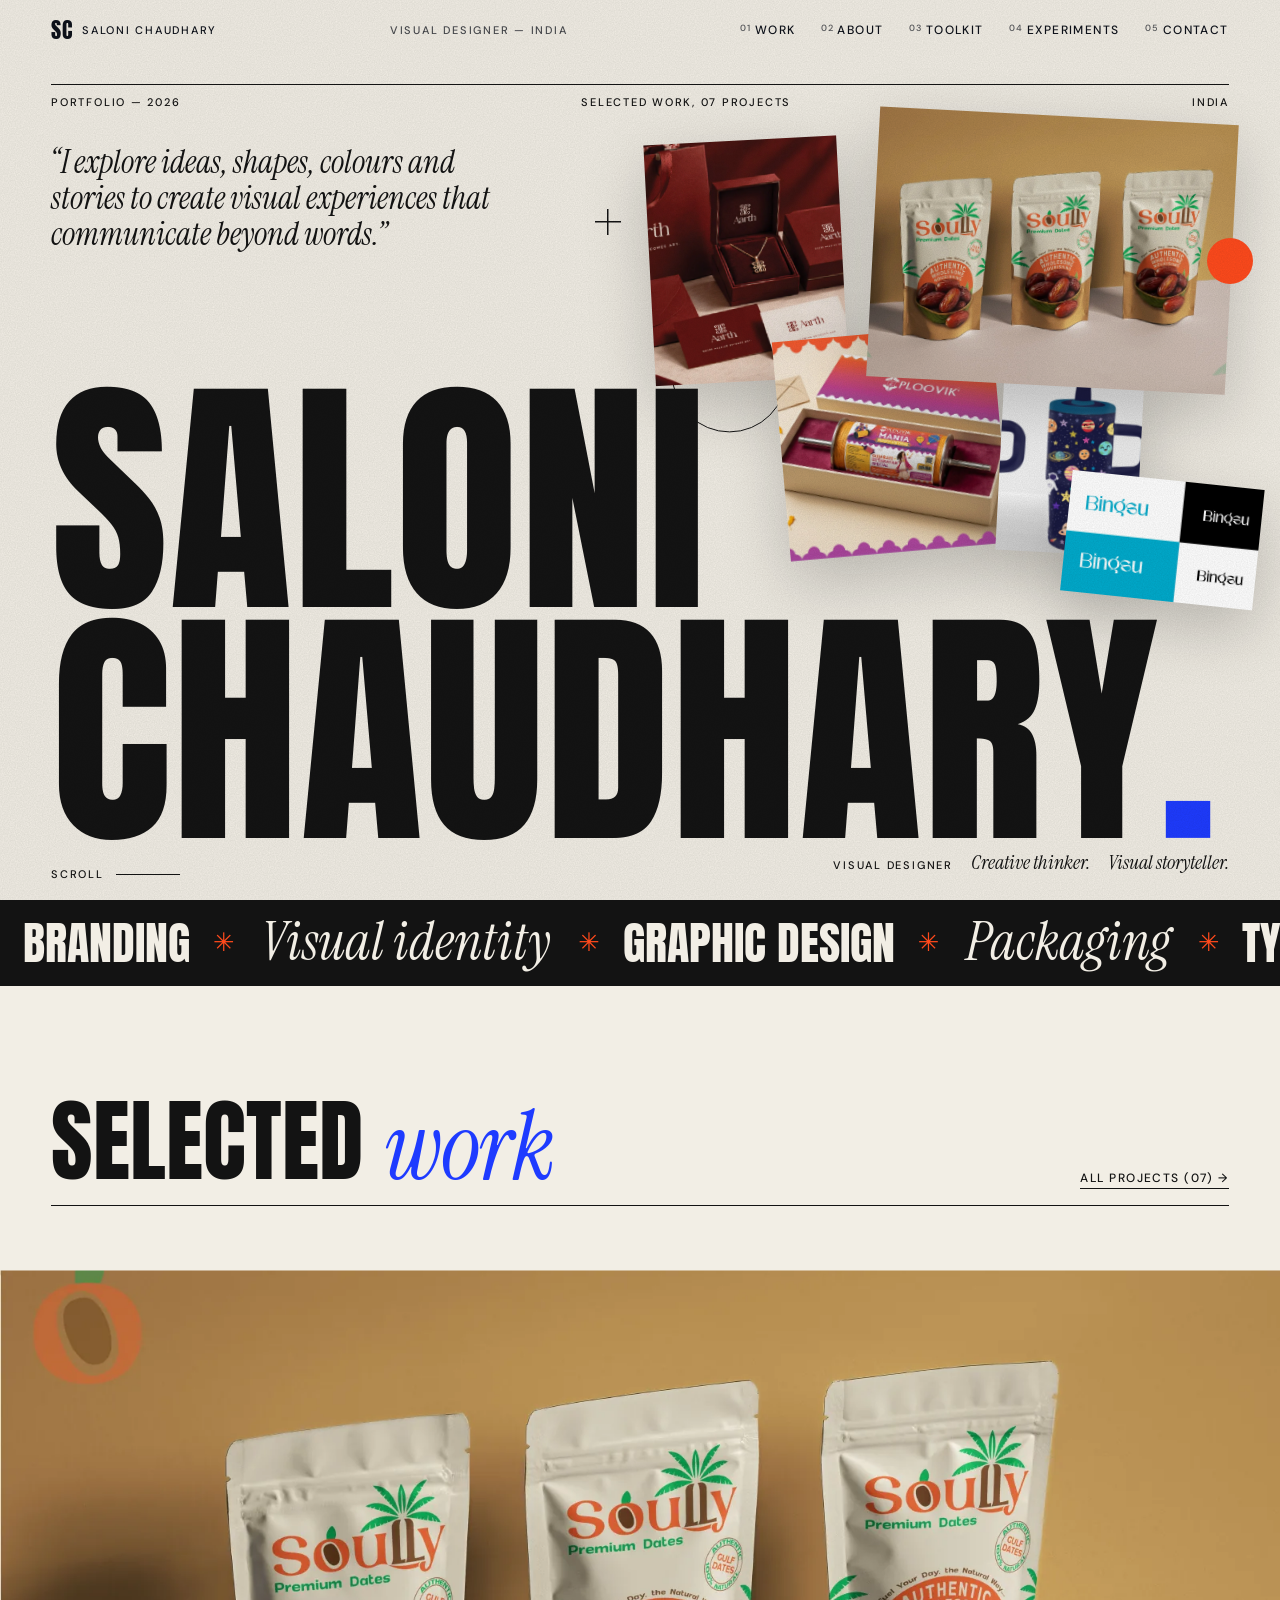
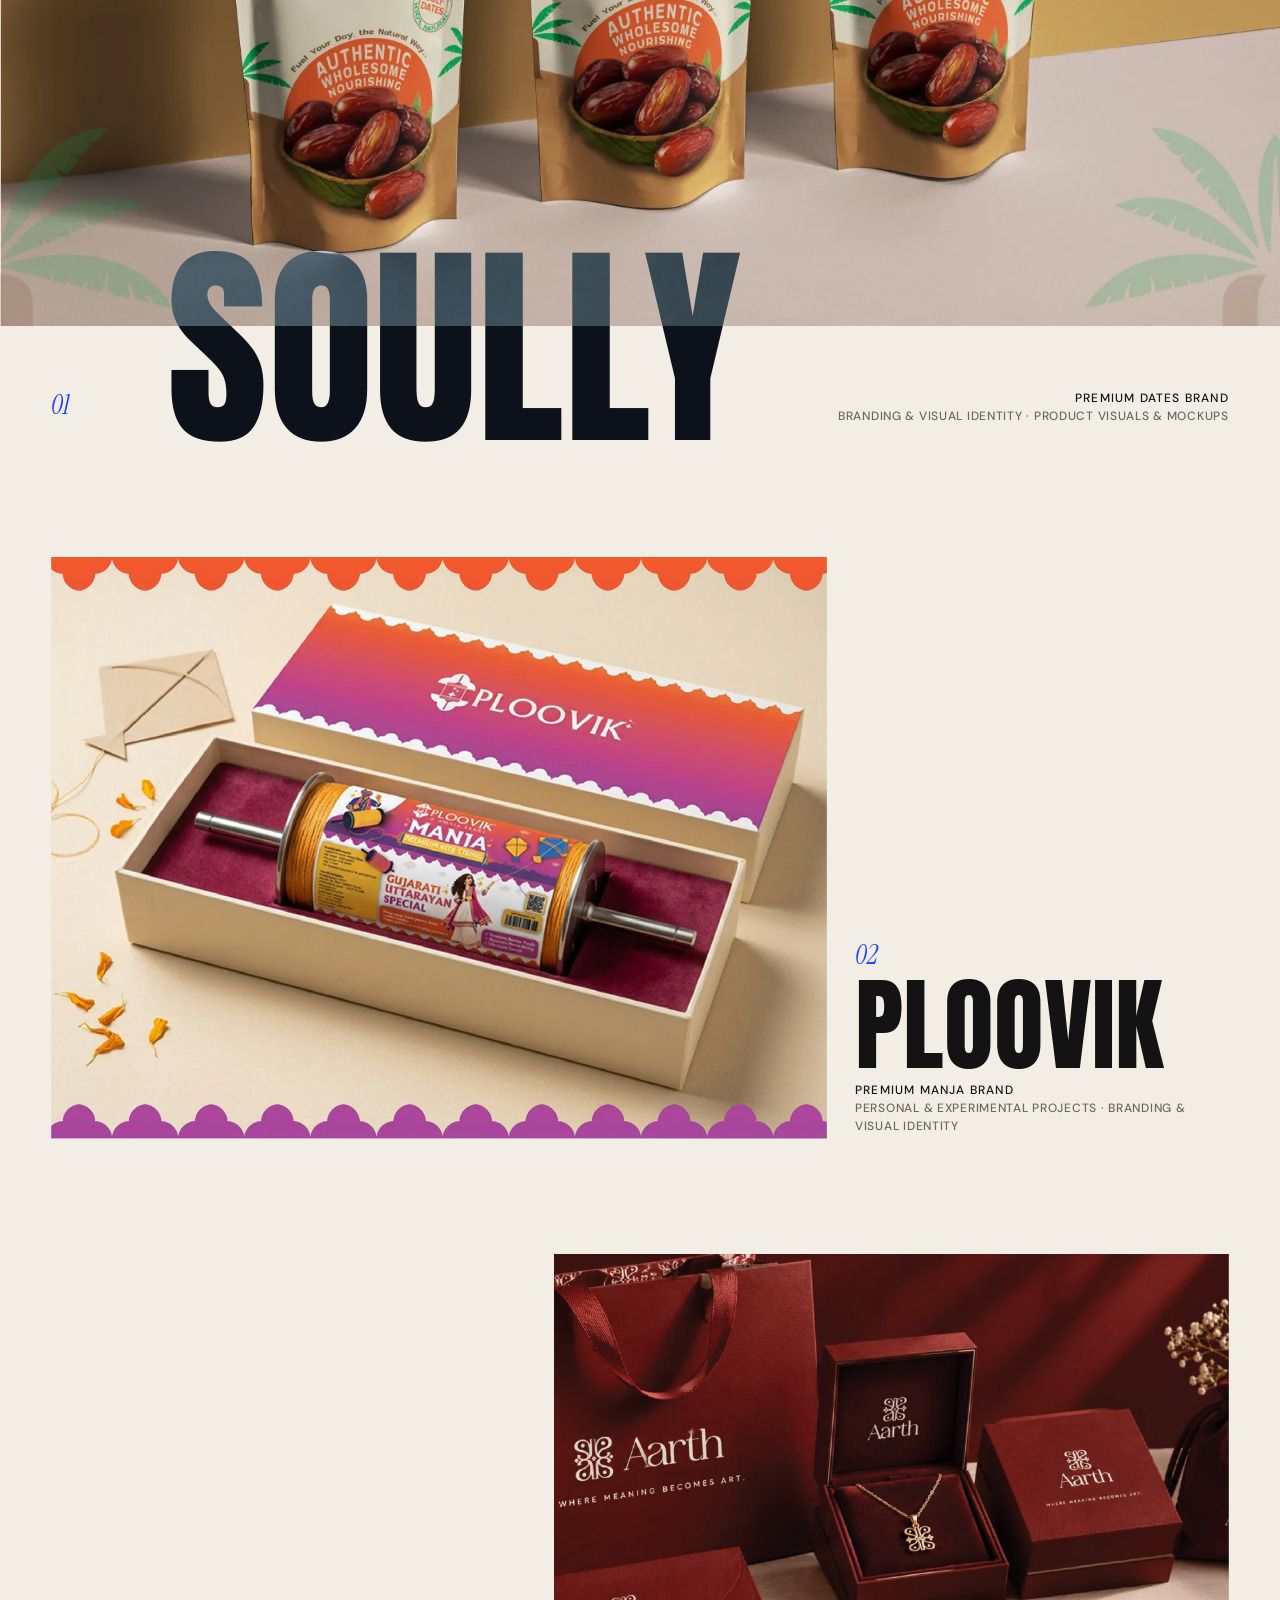
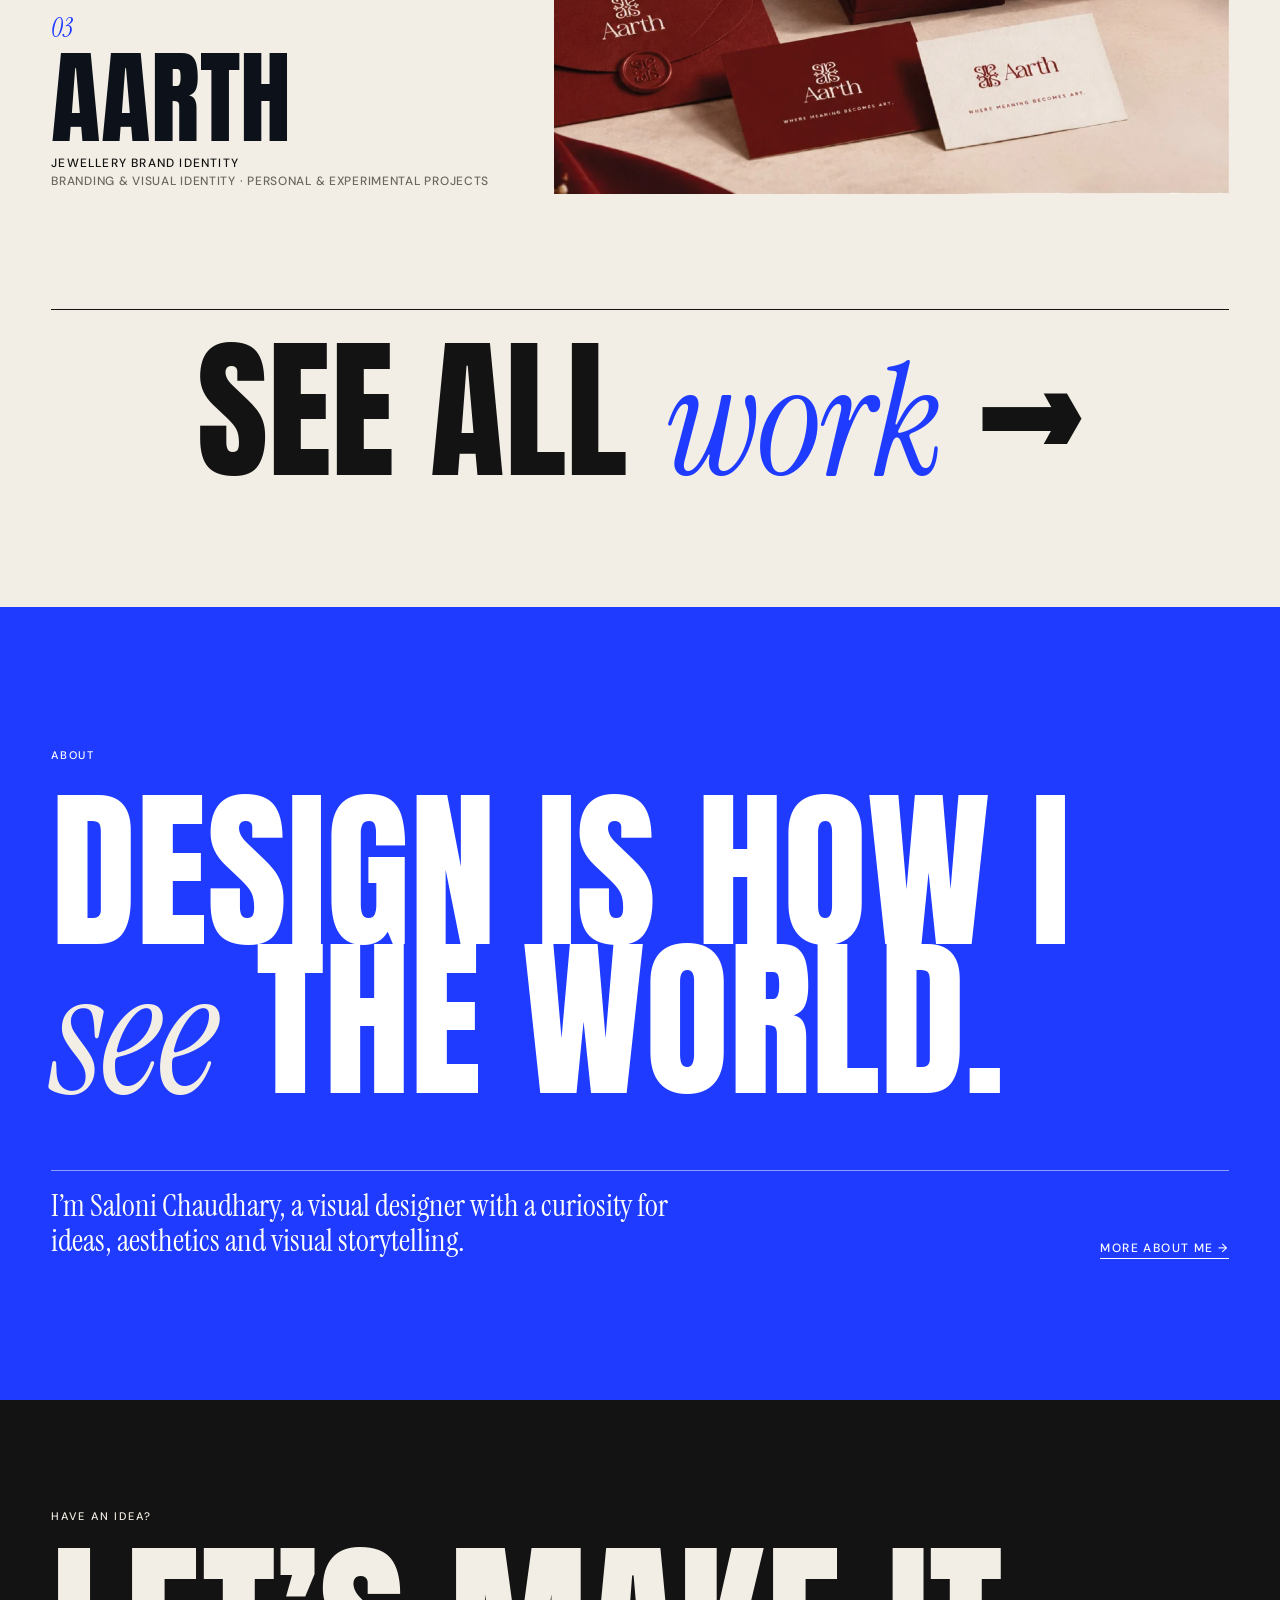
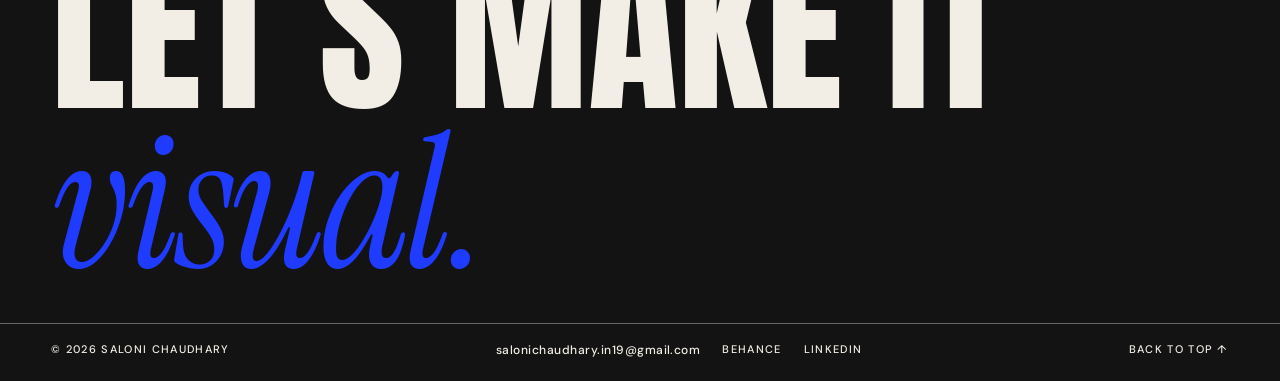
==== index.html @ 908a3602 "Publish Saloni Chaudhary portfolio site Co-Authored-By: Claude Fable 5.2 <noreply@anthropic.com>" ====
<!doctype html>
<html lang="en">
<head>
<meta charset="utf-8">
<meta name="viewport" content="width=device-width, initial-scale=1">
<title>Saloni Chaudhary — Visual Designer</title>
<meta name="description" content="Portfolio of Saloni Chaudhary, a visual designer in India working across branding, graphic design, packaging, typography and digital design.">
<meta property="og:title" content="Saloni Chaudhary — Visual Designer">
<meta property="og:description" content="Portfolio of Saloni Chaudhary, a visual designer in India working across branding, graphic design, packaging, typography and digital design.">
<meta property="og:type" content="website">
<meta property="og:image" content="https://nirav0044.github.io/saloni-portfolio/img/soully-pouches.webp">
<link rel="canonical" href="https://nirav0044.github.io/saloni-portfolio/">
<meta property="og:url" content="https://nirav0044.github.io/saloni-portfolio/">
<meta name="theme-color" content="#F2EEE5">
<link rel="icon" href="favicon.svg" type="image/svg+xml">
<link rel="preconnect" href="https://fonts.googleapis.com">
<link rel="preconnect" href="https://fonts.gstatic.com" crossorigin>
<link rel="stylesheet" href="https://fonts.googleapis.com/css2?family=Anton&family=DM+Sans:opsz,wght@9..40,400;9..40,500;9..40,700&family=Instrument+Serif:ital@0;1&display=swap" media="print" onload="this.media='all'">
<noscript><link rel="stylesheet" href="https://fonts.googleapis.com/css2?family=Anton&family=DM+Sans:opsz,wght@9..40,400;9..40,500;9..40,700&family=Instrument+Serif:ital@0;1&display=swap"></noscript>
<link rel="stylesheet" href="site.css">
<script>document.documentElement.className="js";setTimeout(function(){document.documentElement.classList.add("ready")},3500)</script>
<script type="application/ld+json">{"@context": "https://schema.org", "@type": "Person", "name": "Saloni Chaudhary", "jobTitle": "Visual Designer", "address": {"@type": "PostalAddress", "addressCountry": "IN"}, "sameAs": ["https://www.behance.net/salonichaudhary5", "https://www.linkedin.com/in/saloni-chaudhary-16333b251/"]}</script>
</head>
<body class="p-home">
<a class="skip" href="#main">Skip to content</a>
<header class="head">
  <a class="brand" href="index.html" aria-label="Saloni Chaudhary, home"><b>SC</b><span>Saloni Chaudhary</span></a>
  <span class="head-mid">Visual Designer — India</span>
  <nav class="nav" aria-label="Primary"><a href="work/index.html"><sup>01</sup>Work</a><a href="about/index.html"><sup>02</sup>About</a><a href="toolkit/index.html"><sup>03</sup>Toolkit</a><a href="experiments/index.html"><sup>04</sup>Experiments</a><a href="contact/index.html"><sup>05</sup>Contact</a></nav>
  <button class="menu-btn" type="button" aria-expanded="false" aria-controls="menu"><span>Menu</span><i></i></button>
</header>
<div class="menu" id="menu" hidden>
  <nav aria-label="Menu"><a href="work/index.html"><sup>01</sup>Work</a><a href="about/index.html"><sup>02</sup>About</a><a href="toolkit/index.html"><sup>03</sup>Toolkit</a><a href="experiments/index.html"><sup>04</sup>Experiments</a><a href="contact/index.html"><sup>05</sup>Contact</a></nav>
  <p class="menu-foot">salonichaudhary.in19@gmail.com<br><a href="https://www.behance.net/salonichaudhary5" target="_blank" rel="noopener">Behance</a><a href="https://www.linkedin.com/in/saloni-chaudhary-16333b251/" target="_blank" rel="noopener">LinkedIn</a></p>
</div>
<main id="main">

<section class="hero">
  <div class="hero-meta" data-reveal><span>Portfolio — 2026</span><span>Selected work, 07 projects</span><span>India</span></div>
  <p class="hero-quote" data-reveal>“I explore ideas, shapes, colours and stories to create visual experiences that communicate beyond words.”</p>
  <div class="collage" aria-label="Selected projects"><a class="cg c1" href="work/soully/index.html" data-speed="0.10" data-cursor="View" aria-label="Soully project"><img src="img/soully-pouches.webp" width="1600" height="900" alt="Three Soully stand-up pouches of premium dates" fetchpriority="high" decoding="async"></a><a class="cg c2" href="work/ploovik/index.html" data-speed="-0.06" data-cursor="View" aria-label="Ploovik project"><img src="img/ploovik-box.webp" width="1800" height="990" alt="Ploovik manja spool in a gift box" loading="lazy" decoding="async"></a><a class="cg c3" href="work/aarth/index.html" data-speed="0.16" data-cursor="View" aria-label="Aarth project"><img src="img/aarth-packaging.webp" width="1440" height="810" alt="Aarth packaging: bag, boxes, pouch and cards in maroon" loading="lazy" decoding="async"></a><a class="cg c4" href="work/bingsu/index.html" data-speed="-0.12" data-cursor="View" aria-label="Bingsu project"><img src="img/bingsu-logos.webp" width="1600" height="900" alt="Bingsu logo on white, black and blue" loading="lazy" decoding="async"></a><a class="cg c5" href="work/universe/index.html" data-speed="0.07" data-cursor="View" aria-label="Universe project"><img src="img/universe-tumblers.webp" width="1600" height="900" alt="Two Universe kids&#x27; tumblers with the space pattern" loading="lazy" decoding="async"></a>
    <span class="shape s-ring" data-speed="0.2"></span><span class="shape s-dot" data-speed="-0.25"></span><span class="shape s-plus" data-speed="0.12"></span>
  </div>
  <div class="hero-name">
    <h1 class="hero-title" data-fit="1"><span class="ln"><span>Saloni</span></span><span class="ln"><span>Chaudhary<i>.</i></span></span></h1>
    <p class="hero-roles"><b>Visual Designer</b><span>Creative thinker.</span><span>Visual storyteller.</span></p>
  </div>
  <a class="scroll-ind" href="#work"><span>Scroll</span><i></i></a>
</section>
<div class="marquee" aria-hidden="true"><div><span>Branding</span><i>✳</i><span>Visual identity</span><i>✳</i><span>Graphic design</span><i>✳</i><span>Packaging</span><i>✳</i><span>Typography</span><i>✳</i><span>Digital design</span><i>✳</i><span>Print</span><i>✳</i><span>Product visuals</span><i>✳</i><span>Photography</span><i>✳</i><span>Branding</span><i>✳</i><span>Visual identity</span><i>✳</i><span>Graphic design</span><i>✳</i><span>Packaging</span><i>✳</i><span>Typography</span><i>✳</i><span>Digital design</span><i>✳</i><span>Print</span><i>✳</i><span>Product visuals</span><i>✳</i><span>Photography</span><i>✳</i></div></div>
<section class="sec" id="work">
  <header class="sec-head" data-reveal><h2>Selected <em>work</em></h2><a class="more" href="work/index.html">All projects (07) →</a></header>
  <div class="pj-list"><a class="pj pj-full" href="work/soully/index.html" data-cats="branding product" data-reveal data-cursor="View"><span class="pj-img"><span class="pj-clip"><img src="img/soully-pouches.webp" width="1600" height="900" alt="Three Soully stand-up pouches of premium dates" loading="lazy" decoding="async"></span></span><span class="pj-txt"><span class="pj-n">01</span><span class="pj-t">Soully</span><span class="pj-k">Premium dates brand<br><i>Branding &amp; Visual Identity · Product Visuals &amp; Mockups</i></span></span></a><a class="pj pj-split-right" href="work/ploovik/index.html" data-cats="personal branding" data-reveal data-cursor="View"><span class="pj-img"><span class="pj-clip"><img src="img/ploovik-box.webp" width="1800" height="990" alt="Ploovik manja spool in a gift box" loading="lazy" decoding="async"></span></span><span class="pj-txt"><span class="pj-n">02</span><span class="pj-t">Ploovik</span><span class="pj-k">Premium manja brand<br><i>Personal &amp; Experimental Projects · Branding &amp; Visual Identity</i></span></span></a><a class="pj pj-split-left" href="work/aarth/index.html" data-cats="branding personal" data-reveal data-cursor="View"><span class="pj-img"><span class="pj-clip"><img src="img/aarth-packaging.webp" width="1440" height="810" alt="Aarth packaging: bag, boxes, pouch and cards in maroon" loading="lazy" decoding="async"></span></span><span class="pj-txt"><span class="pj-n">03</span><span class="pj-t">Aarth</span><span class="pj-k">Jewellery brand identity<br><i>Branding &amp; Visual Identity · Personal &amp; Experimental Projects</i></span></span></a></div>
  <a class="bigl" href="work/index.html" data-reveal data-cursor="Open"><span>See all</span> <em>work</em> <span>→</span></a>
</section>
<section class="state">
  <p class="k" data-reveal>About</p>
  <h2 data-reveal>Design is how I <em>see</em> the world.</h2>
  <div class="state-row" data-reveal>
    <p>I’m Saloni Chaudhary, a visual designer with a curiosity for ideas, aesthetics and visual storytelling.</p>
    <a class="more" href="about/index.html">More about me →</a>
  </div>
</section>

</main>
<footer class="foot">
  <a class="foot-cta" href="contact/index.html" data-cursor="Say hello"><span class="k">Have an idea?</span><span class="big">Let’s make it <em>visual.</em></span></a>
  <div class="foot-row">
    <span>© 2026 Saloni Chaudhary</span>
    <span class="foot-links"><a href="mailto:salonichaudhary.in19@gmail.com">salonichaudhary.in19@gmail.com</a><a href="https://www.behance.net/salonichaudhary5" target="_blank" rel="noopener">Behance</a><a href="https://www.linkedin.com/in/saloni-chaudhary-16333b251/" target="_blank" rel="noopener">LinkedIn</a></span>
    <a class="foot-top" href="#main">Back to top ↑</a>
  </div>
</footer>
<button class="totop" type="button" aria-label="Back to top"><svg viewBox="0 0 48 48" aria-hidden="true"><circle cx="24" cy="24" r="22"/><circle class="p" cx="24" cy="24" r="22" pathLength="100"/><path d="M24 31V17m-6 6 6-6 6 6"/></svg></button>
<div class="cursor" aria-hidden="true"><span></span></div>
<div class="pt" aria-hidden="true"></div>
<script src="site.js" defer></script>
</body>
</html>
---- site.css ----
/* Saloni Chaudhary — portfolio. Cream, ink, electric blue; one orange spark. */
:root{
  --cream:#F2EEE5; --ink:#131313; --blue:#1E3BFF; --orange:#FF4A1C; --grey:#6B6860; --line:rgba(19,19,19,.18);
  --m:clamp(18px,4vw,60px); --gap:clamp(14px,2.2vw,34px);
  --display:"Anton",Impact,Haettenschweiler,"Arial Narrow Bold",sans-serif;
  --serif:"Instrument Serif","Times New Roman",Times,serif;
  --sans:"DM Sans",system-ui,-apple-system,"Segoe UI",Arial,sans-serif;
  --ease:cubic-bezier(.2,.7,.1,1);
}
*,*::before,*::after{box-sizing:border-box}
html{scroll-behavior:smooth;-webkit-text-size-adjust:100%}
body{margin:0;background:var(--cream);color:var(--ink);font:400 16px/1.55 var(--sans);-webkit-font-smoothing:antialiased;overflow-x:hidden}
body::before{content:"";position:fixed;inset:0;z-index:90;pointer-events:none;opacity:.16;mix-blend-mode:multiply;
  background-image:url("data:image/svg+xml;utf8,<svg xmlns='http://www.w3.org/2000/svg' width='220' height='220'><filter id='n'><feTurbulence type='fractalNoise' baseFrequency='.85' numOctaves='2' stitchTiles='stitch'/><feColorMatrix values='0 0 0 0 0 0 0 0 0 0 0 0 0 0 0 0 0 0 .6 0'/></filter><rect width='100%' height='100%' filter='url(%23n)'/></svg>")}
img{display:block;max-width:100%;height:auto}
a{color:inherit;text-decoration:none}
figure,h1,h2,h3,p,ul,ol,dl,dd,blockquote{margin:0}
ul,ol{padding:0;list-style:none}
button,input,textarea{font:inherit;color:inherit}
em{font-family:var(--serif);font-style:italic;font-weight:400;text-transform:none;letter-spacing:-.015em}
sup{font:500 11px/1 var(--sans);letter-spacing:.08em;vertical-align:top}
:focus-visible{outline:2px solid var(--blue);outline-offset:4px}
::selection{background:var(--blue);color:#fff}
.k{font:500 11px/1.3 var(--sans);letter-spacing:.16em;text-transform:uppercase}
.k a{border-bottom:1px solid currentColor}
.skip{position:absolute;left:-999px;top:8px;z-index:200;background:var(--ink);color:var(--cream);padding:10px 14px}
.skip:focus{left:8px}
.more{font:500 12px/1 var(--sans);letter-spacing:.12em;text-transform:uppercase;white-space:nowrap;background:linear-gradient(currentColor,currentColor) 0 100%/100% 1px no-repeat;padding-bottom:5px;transition:background-size .5s var(--ease)}
a.more:hover{background-size:0 1px;background-position:100% 100%}

/* ---------- motion primitives ---------- */
.ln{display:block;overflow:hidden;padding:.07em .03em .13em;margin:-.07em -.03em -.13em}
.ln>span{display:block}
.js .ln>span{transform:translateY(112%);transition:transform 1.1s var(--ease)}
.js.ready .ln>span{transform:none}
.js.ready .ln:nth-child(2)>span{transition-delay:.09s}
.js.ready .ln:nth-child(3)>span{transition-delay:.18s}
.js [data-reveal]{opacity:0;transform:translateY(26px);transition:opacity .9s var(--ease),transform .9s var(--ease)}
.js [data-reveal].in{opacity:1;transform:none}
.clip,.pj-clip{display:block;overflow:hidden}
.js [data-reveal] .clip,.js [data-reveal] .pj-clip,.js [data-reveal].clip{clip-path:inset(0 0 100% 0);transition:clip-path 1.2s var(--ease)}
.js [data-reveal].in .clip,.js [data-reveal].in .pj-clip,.js [data-reveal].in.clip{clip-path:inset(0)}
.js [data-reveal] .clip img,.js [data-reveal] .pj-clip img{transform:scale(1.14);transition:transform 1.6s var(--ease)}
.js [data-reveal].in .clip img,.js [data-reveal].in .pj-clip img{transform:none}
.pt{position:fixed;inset:0;z-index:120;background:var(--ink);pointer-events:none;transform:translateY(-101%)}
.js .pt{transform:none;transition:transform .75s var(--ease)}
.js.ready .pt{transform:translateY(-101%)}
.js.leaving .pt{transform:none}

/* ---------- header ---------- */
.head{position:fixed;inset:0 0 auto 0;z-index:80;display:flex;align-items:center;justify-content:space-between;gap:20px;padding:18px var(--m);color:#fff;mix-blend-mode:difference}
.brand{display:flex;align-items:center;gap:10px;font:500 11px/1 var(--sans);letter-spacing:.16em;text-transform:uppercase}
.brand b{font:400 22px/1 var(--display);letter-spacing:.02em}
.head-mid{font:500 11px/1 var(--sans);letter-spacing:.16em;text-transform:uppercase;opacity:.75}
.nav{display:flex;gap:clamp(14px,2vw,30px)}
.nav a{font:500 12px/1 var(--sans);letter-spacing:.12em;text-transform:uppercase;padding:6px 0;background:linear-gradient(currentColor,currentColor) 0 100%/0 1px no-repeat;transition:background-size .45s var(--ease)}
.nav a:hover,.nav a[aria-current]{background-size:100% 1px}
.nav sup{font-size:9px;margin-right:4px;opacity:.7}
.menu-btn{display:none;align-items:center;gap:10px;background:none;border:0;padding:8px 0;cursor:pointer;font:500 12px/1 var(--sans);letter-spacing:.14em;text-transform:uppercase}
.menu-btn i{width:22px;height:9px;border-top:1.5px solid;border-bottom:1.5px solid;transition:height .3s var(--ease)}
.menu-btn[aria-expanded=true] i{height:1.5px;border-bottom:0}
.menu{position:fixed;inset:0;z-index:70;background:var(--ink);color:var(--cream);padding:104px var(--m) 32px;display:flex;flex-direction:column;justify-content:space-between;clip-path:inset(0 0 100% 0);transition:clip-path .6s var(--ease)}
.menu[hidden]{display:none}
.menu.open{clip-path:inset(0)}
.menu nav{display:flex;flex-direction:column}
.menu nav a{font:400 clamp(46px,15vw,104px)/1 var(--display);text-transform:uppercase;border-bottom:1px solid rgba(242,238,229,.18);padding:.08em 0;display:flex;gap:14px;align-items:flex-start}
.menu nav a[aria-current]{color:var(--blue)}
.menu-foot{font-size:14px;line-height:1.9;color:#B9B5AB}
.menu-foot a{margin-right:16px;border-bottom:1px solid}

/* ---------- home hero ---------- */
.hero{position:relative;min-height:100svh;padding:84px var(--m) 62px;display:flex;flex-direction:column}
.hero-meta{display:flex;justify-content:space-between;gap:16px;border-top:1px solid var(--ink);padding-top:10px;font:500 11px/1.3 var(--sans);letter-spacing:.16em;text-transform:uppercase}
.hero-quote{position:relative;z-index:5;font:italic 400 clamp(23px,2.5vw,40px)/1.12 var(--serif);max-width:14.5em;margin:clamp(22px,4vh,56px) 0 auto}
.collage{position:absolute;top:9%;right:0;width:52%;height:56%}
.cg{position:absolute;display:block;overflow:hidden;box-shadow:0 22px 60px rgba(0,0,0,.2);will-change:transform}
.cg img{width:100%;height:100%;object-fit:cover;transition:transform 1.2s var(--ease)}
.cg:hover img{transform:scale(1.06)}
.c1{width:54%;aspect-ratio:4/3;top:3%;right:7%;rotate:3deg;z-index:4}
.c2{width:33%;aspect-ratio:1;top:50%;right:42%;rotate:-5deg;z-index:2}
.c3{width:29%;aspect-ratio:4/5;top:6%;right:66%;rotate:-3deg;z-index:1}
.c4{width:29%;aspect-ratio:16/10;top:77%;right:3%;rotate:6deg;z-index:5}
.c5{width:21%;aspect-ratio:3/4;top:57%;right:21%;rotate:3deg;z-index:3}
.shape{position:absolute;pointer-events:none}
.s-ring{width:clamp(70px,9vw,150px);aspect-ratio:1;border:1.5px solid var(--ink);border-radius:50%;top:44%;right:74%}
.s-dot{width:clamp(30px,3.6vw,60px);aspect-ratio:1;background:var(--orange);border-radius:50%;top:40%;right:4%;z-index:6}
.s-plus{width:26px;height:26px;top:20%;right:99%;background:linear-gradient(var(--ink),var(--ink)) 50% 0/1.5px 100% no-repeat,linear-gradient(var(--ink),var(--ink)) 0 50%/100% 1.5px no-repeat}
.hero-name{position:relative;z-index:3}
.hero-title{font:400 19vw/.84 var(--display);text-transform:uppercase;letter-spacing:.004em;white-space:nowrap}
.hero-title i{font-style:normal;color:var(--blue)}
.hero-roles{position:absolute;right:0;top:calc(100% + 14px);display:flex;align-items:baseline;gap:18px;font:italic 400 clamp(18px,1.6vw,24px)/1 var(--serif);white-space:nowrap}
.hero-roles b{font:500 11px/1 var(--sans);letter-spacing:.16em;text-transform:uppercase}
.scroll-ind{position:absolute;left:var(--m);bottom:20px;display:flex;align-items:center;gap:12px;font:500 11px/1 var(--sans);letter-spacing:.16em;text-transform:uppercase}
.scroll-ind i{width:64px;height:1px;background:var(--line);position:relative;overflow:hidden}
.scroll-ind i::after{content:"";position:absolute;inset:0;background:var(--ink);animation:slide 2.2s var(--ease) infinite}
@keyframes slide{0%{transform:translateX(-100%)}60%,100%{transform:translateX(100%)}}

.marquee{background:var(--ink);color:var(--cream);overflow:hidden;white-space:nowrap;padding:16px 0}
.marquee>div{display:inline-flex;align-items:center;animation:mq 38s linear infinite}
.marquee span{font:400 clamp(26px,3.6vw,54px)/1 var(--display);text-transform:uppercase;padding:0 .5em}
.marquee span:nth-child(4n+3){font-family:var(--serif);font-style:italic;text-transform:none;font-size:clamp(30px,4.2vw,62px)}
.marquee i{font-style:normal;color:var(--orange);font-size:clamp(16px,2vw,28px)}
@keyframes mq{to{transform:translateX(-50%)}}

/* ---------- sections ---------- */
.sec{padding:clamp(64px,9vw,140px) var(--m)}
.sec-head{display:flex;align-items:flex-end;justify-content:space-between;gap:20px;border-bottom:1px solid var(--ink);padding-bottom:16px;margin-bottom:clamp(30px,5vw,76px)}
.sec-head h2{font:400 clamp(40px,7vw,116px)/.9 var(--display);text-transform:uppercase}
.sec-head h2 em{color:var(--blue);font-size:1.06em}
.dark{background:var(--ink);color:var(--cream)}
.dark .sec-head{border-color:rgba(242,238,229,.3)}
.ph{padding:clamp(120px,15vw,210px) var(--m) clamp(20px,3vw,44px)}
.ph-t{font:400 17vw/.86 var(--display);text-transform:uppercase;margin-top:.14em;white-space:nowrap}
.ph-t em{color:var(--blue);font-size:1.05em;line-height:.8}

/* ---------- project tiles ---------- */
.pj-list{display:flex;flex-direction:column;gap:clamp(56px,9vw,150px)}
.pj{display:grid;grid-template-columns:repeat(12,1fr);column-gap:var(--gap);align-items:end;position:relative}
.pj.is-hidden{display:none}
.pj-img{display:block}
.pj-img img{width:100%;height:100%;object-fit:cover}
.pj-clip{height:100%}
.pj-img,.pj-clip img{transition:transform 1.2s var(--ease)}
.pj:hover .pj-clip img{transform:scale(1.045)}
.pj-txt{display:flex;flex-direction:column;gap:12px}
.pj-n{font:italic 400 clamp(20px,2vw,30px)/1 var(--serif);color:var(--blue)}
.pj-t{font:400 clamp(52px,8vw,132px)/.86 var(--display);text-transform:uppercase}
.pj-k{font:500 12px/1.5 var(--sans);letter-spacing:.1em;text-transform:uppercase}
.pj-k i{font-style:normal;color:var(--grey);letter-spacing:.06em}
.pj-full .pj-img{grid-column:1/-1;aspect-ratio:16/8.2;margin:0 calc(var(--m)*-1)}
.pj-full .pj-txt{grid-column:1/-1;flex-direction:row;align-items:flex-end;justify-content:space-between;gap:var(--gap);margin-top:-.33em;font-size:clamp(80px,17vw,300px)}
.pj-full .pj-t{font-size:1em;color:#fff;mix-blend-mode:difference;position:relative;z-index:2}
.pj-full .pj-n{order:-1;align-self:flex-end;padding-bottom:.9em;font-size:clamp(20px,2vw,30px)}
.pj-full .pj-k{text-align:right;padding-bottom:1.4em;font-size:12px}
.pj-split-right .pj-img{grid-column:1/9;aspect-ratio:4/3}
.pj-split-right .pj-txt{grid-column:9/-1;padding-bottom:4px}
.pj-split-left .pj-img{grid-column:6/-1;grid-row:1;aspect-ratio:5/4}
.pj-split-left .pj-txt{grid-column:1/6;grid-row:1;padding-bottom:4px}
.pj-split-left .pj-t,.pj-split-right .pj-t{margin-right:-.5em;position:relative;z-index:2}
.pj-split-left .pj-t{margin-right:-1.1em;color:#fff;mix-blend-mode:difference}
.pj-type{grid-template-columns:auto 1fr auto;align-items:center;border-top:1px solid var(--ink);border-bottom:1px solid var(--ink);padding:clamp(14px,2vw,30px) 0;transition:padding .6s var(--ease)}
.pj-type .pj-t{font-size:clamp(88px,21vw,360px);transition:color .4s,transform .7s var(--ease)}
.pj-type:hover .pj-t{color:var(--blue);transform:translateX(.06em)}
.pj-type .pj-k{text-align:right}
.pj-type .pj-thumb{display:none}
.preview{position:fixed;left:0;top:0;z-index:60;width:min(30vw,460px);aspect-ratio:16/10;pointer-events:none;overflow:hidden;opacity:0;scale:.8;rotate:-4deg;transition:opacity .35s,scale .5s var(--ease);box-shadow:0 30px 70px rgba(0,0,0,.3)}
.preview.on{opacity:1;scale:1}
.preview img{width:100%;height:100%;object-fit:cover}
.bigl{display:flex;align-items:baseline;justify-content:center;gap:.25em;margin-top:clamp(56px,9vw,140px);font:400 clamp(52px,12vw,210px)/.9 var(--display);text-transform:uppercase;border-top:1px solid var(--ink);padding-top:.2em}
.bigl em{color:var(--blue)}
.bigl span:last-child{transition:transform .6s var(--ease)}
.bigl:hover span:last-child{transform:translateX(.2em)}
.state{background:var(--blue);color:#fff;padding:clamp(72px,11vw,170px) var(--m)}
.state h2{font:400 clamp(58px,13.5vw,250px)/.86 var(--display);text-transform:uppercase;margin:.2em 0 .35em}
.state h2 em{color:var(--cream)}
.state-row{display:flex;justify-content:space-between;align-items:flex-end;gap:24px;flex-wrap:wrap;border-top:1px solid rgba(255,255,255,.5);padding-top:18px}
.state-row p{font:400 clamp(22px,2.4vw,36px)/1.15 var(--serif);max-width:22em}

/* ---------- work index ---------- */
.chips{display:flex;flex-wrap:wrap;gap:8px;margin-top:clamp(24px,3vw,44px)}
.chip{font:500 11.5px/1 var(--sans);letter-spacing:.09em;text-transform:uppercase;border:1px solid var(--ink);border-radius:999px;padding:10px 15px;background:none;cursor:pointer;transition:background .3s,color .3s}
.chip sup{font-size:9px;margin-left:4px}
button.chip:hover,.chip.on{background:var(--ink);color:var(--cream)}
.chip.off{border-style:dashed;border-color:var(--grey);color:var(--grey);cursor:default}
.none{font:italic 400 28px var(--serif);color:var(--grey)}

/* ---------- case study ---------- */
.cs-head{background:var(--pbg);color:var(--pfg);padding:clamp(120px,14vw,200px) var(--m) clamp(30px,4.5vw,64px)}
.cs-t{font:400 24vw/.86 var(--display);text-transform:uppercase;margin:.12em 0 .22em;white-space:nowrap}
.cs-intro{display:grid;grid-template-columns:7fr 5fr;gap:clamp(24px,5vw,90px);align-items:end;border-top:1px solid currentColor;padding-top:20px}
.lead{font:400 clamp(24px,2.9vw,46px)/1.12 var(--serif);letter-spacing:-.01em}
.cs-intro dl div{display:grid;grid-template-columns:90px 1fr;gap:12px;padding:9px 0;border-bottom:1px solid color-mix(in srgb,currentColor 35%,transparent);font-size:14px}
.cs-intro dt{font:500 11px/1.6 var(--sans);letter-spacing:.14em;text-transform:uppercase;opacity:.8}
.b{margin:clamp(44px,7vw,116px) 0}
.b>.k{margin:0 var(--m) 14px;padding-top:12px;border-top:1px solid var(--ink)}
.b img{width:100%}
.b-wide{padding:0 var(--m)}
.b-wide>.k,.b-duo>.k,.b-grid>.k,.b-pal>.k,.b-fonts>.k,.b-points>.k,.b-text>.k{margin-left:0;margin-right:0}
.b-logo{background:#fff;padding:clamp(48px,8vw,120px) var(--m);display:grid;place-items:center;margin-top:0}
.b-logo img{width:auto;max-height:min(62vh,640px)}
.b-duo{display:grid;grid-template-columns:1fr 1fr;gap:var(--gap);padding:0 var(--m);align-items:start}
.b-duo>.k{grid-column:1/-1}
.b-duo.off figure:nth-of-type(2){margin-top:clamp(40px,9vw,140px)}
.b-grid{padding:0 var(--m)}
.b-grid .note{font:400 clamp(20px,2.2vw,32px)/1.15 var(--serif);max-width:24em;margin-bottom:24px}
.b-grid .cells{display:grid;gap:var(--gap);grid-template-columns:repeat(3,1fr)}
.b-grid.g2 .cells{grid-template-columns:repeat(2,1fr)}
.b-grid figure{background:#fff;border:1px solid var(--line);position:relative}
.b-grid figcaption{position:absolute;left:10px;top:8px;font:italic 400 15px var(--serif);color:var(--grey)}
.b-text{padding:0 var(--m);display:grid;grid-template-columns:repeat(12,1fr);column-gap:var(--gap)}
.b-text>.k{grid-column:1/-1}
.b-text h2{grid-column:1/-1;font:400 clamp(44px,8vw,136px)/.9 var(--display);text-transform:uppercase;margin-bottom:.35em}
.b-text .cols{grid-column:5/-1;columns:2;column-gap:var(--gap);font-size:clamp(16px,1.25vw,19px)}
.b-text .cols p{break-inside:avoid;margin-bottom:1em}
.b-points{padding:0 var(--m)}
.b-points h2{font:400 clamp(44px,8vw,136px)/.9 var(--display);text-transform:uppercase;margin-bottom:.4em}
.b-points ol{display:grid;grid-template-columns:repeat(3,1fr);gap:var(--gap)}
.b-points ol>li{border-top:1px solid var(--ink);padding-top:14px}
.b-points .n{font:italic 400 clamp(54px,6vw,96px)/.9 var(--serif);color:var(--pac);display:block}
.b-points h3{font:500 12px/1.3 var(--sans);letter-spacing:.16em;text-transform:uppercase;margin:14px 0 10px}
.b-points li>p{font:400 clamp(20px,1.8vw,27px)/1.18 var(--serif);margin-bottom:14px}
.b-points ul li{font-size:14.5px;padding:6px 0 6px 16px;border-top:1px solid var(--line);position:relative}
.b-points ul li::before{content:"";position:absolute;left:0;top:14px;width:6px;height:6px;border-radius:50%;background:var(--pac)}
.b-pal{padding:0 var(--m)}
.b-pal ul{display:flex}
.b-pal li{flex:1;height:clamp(150px,24vw,360px);background:var(--c);display:flex;flex-direction:column;justify-content:flex-end;padding:14px;outline:1px solid var(--line);outline-offset:-1px;transition:flex .6s var(--ease)}
.b-pal li:hover{flex:1.6}
.b-pal b,.b-pal span{font:500 12px/1.5 var(--sans);letter-spacing:.1em;text-transform:uppercase}
.b-fonts{padding:0 var(--m)}
.b-fonts ul li{display:flex;justify-content:space-between;align-items:baseline;gap:20px;border-bottom:1px solid var(--line);padding:.12em 0}
.b-fonts b{font:400 clamp(40px,8vw,128px)/1.05 var(--serif);letter-spacing:-.02em}
.b-fonts li span{font-size:14px;color:var(--grey);text-align:right}
.b-fonts figure{margin-top:var(--gap)}
.b-quote{padding:0 var(--m);text-align:center;font:italic 400 clamp(40px,7.5vw,128px)/1 var(--serif);letter-spacing:-.02em;color:var(--pac)}
.next{display:block;position:relative;overflow:hidden;background:var(--ink);color:var(--cream);padding:clamp(64px,9vw,130px) var(--m);margin-top:clamp(60px,9vw,140px)}
.next-t{display:block;font:400 clamp(84px,21vw,360px)/.86 var(--display);text-transform:uppercase;margin:.1em 0;position:relative;z-index:2;transition:transform .8s var(--ease)}
.next:hover .next-t{transform:translateX(.05em)}
.next-k{font:italic 400 clamp(20px,2.2vw,32px) var(--serif);position:relative;z-index:2}
.next-img{position:absolute;right:8%;top:50%;width:min(34vw,520px);aspect-ratio:4/3;translate:0 -50%;rotate:5deg;overflow:hidden;opacity:.55;transition:opacity .5s,rotate .8s var(--ease),scale .8s var(--ease)}
.next-img img{width:100%;height:100%;object-fit:cover}
.next:hover .next-img{opacity:1;rotate:-2deg;scale:1.05}

/* ---------- about ---------- */
.ab{display:grid;grid-template-columns:repeat(12,1fr);column-gap:var(--gap);padding:clamp(24px,4vw,60px) var(--m) 0;align-items:start}
.portrait{grid-column:1/6}
.ph-frame{aspect-ratio:4/5;background:var(--ink);color:var(--cream);display:flex;flex-direction:column;align-items:center;justify-content:center;gap:6px;position:relative;overflow:hidden}
.ph-frame::before{content:"";position:absolute;inset:14px;border:1px dashed rgba(242,238,229,.45)}
.ph-frame::after{content:"";position:absolute;width:46%;aspect-ratio:1;border-radius:50%;background:var(--blue);right:-12%;bottom:-8%}
.ph-frame span{font:400 clamp(40px,6vw,92px)/1 var(--display);text-transform:uppercase;position:relative;z-index:1}
.ph-frame i{font:italic 400 18px var(--serif);position:relative;z-index:1}
.portrait figcaption{font:500 11px/1.4 var(--sans);letter-spacing:.14em;text-transform:uppercase;margin-top:12px}
.ab-text{grid-column:7/-1;display:flex;flex-direction:column;gap:1.1em;font-size:clamp(16px,1.3vw,19px);padding-top:clamp(0px,6vw,90px)}
.ab-text .pull{font:italic 400 clamp(28px,3.6vw,58px)/1.05 var(--serif);color:var(--blue);margin-top:.4em;letter-spacing:-.015em}
.timeline{display:grid;grid-template-columns:repeat(3,1fr);gap:var(--gap)}
.timeline li{border-top:1px solid var(--ink);padding-top:16px;position:relative;display:flex;flex-direction:column;gap:8px}
.timeline li::before{content:"";position:absolute;left:0;top:-6px;width:11px;height:11px;border-radius:50%;background:var(--blue)}
.timeline li:last-child::before{background:var(--orange)}
.timeline .when{font:500 11px/1.3 var(--sans);letter-spacing:.16em;text-transform:uppercase}
.timeline b{font:400 clamp(30px,3.6vw,58px)/.95 var(--display);text-transform:uppercase}
.timeline li>span:last-child{font:italic 400 clamp(18px,1.7vw,26px)/1.2 var(--serif);color:var(--grey)}
.ex-row{display:grid;grid-template-columns:repeat(12,1fr);column-gap:var(--gap);align-items:start}
.ex-row a:nth-child(1){grid-column:1/6}
.ex-row a:nth-child(2){grid-column:6/10;margin-top:clamp(40px,9vw,150px)}
.ex-row a:nth-child(3){grid-column:10/-1;margin-top:clamp(12px,3vw,50px)}
.ex-row img{width:100%;aspect-ratio:4/5;object-fit:cover}
.ex-row a:nth-child(2) img{aspect-ratio:1}
.tags{display:flex;flex-wrap:wrap;gap:10px}
.tags li{border:1px solid currentColor;border-radius:999px;padding:.32em .9em;font:italic 400 clamp(20px,2.6vw,40px)/1.1 var(--serif);transition:background .3s,color .3s}
.tags li:hover{background:var(--ink);color:var(--cream)}

/* ---------- toolkit ---------- */
.skills{display:flex;flex-wrap:wrap;align-items:baseline;gap:.06em .42em;font:400 clamp(44px,8.6vw,156px)/.98 var(--display);text-transform:uppercase}
.skills li{transition:color .3s;cursor:default}
.skills li:nth-child(3n+2){font-family:var(--serif);font-style:italic;text-transform:none;letter-spacing:-.02em;color:var(--blue)}
.skills li:nth-child(4n){color:transparent;-webkit-text-stroke:1.5px var(--ink)}
.skills li:hover{color:var(--orange);-webkit-text-stroke:0}
.skills sup{color:var(--ink);-webkit-text-stroke:0;margin-right:6px;font-style:normal}
.soft{display:grid;grid-template-columns:repeat(5,1fr);border-left:1px solid rgba(242,238,229,.3)}
.soft li{border-right:1px solid rgba(242,238,229,.3);padding:18px 18px 22px;min-height:clamp(240px,30vw,440px);display:flex;flex-direction:column;justify-content:space-between;position:relative;transition:background .4s,color .4s}
.soft li:hover{background:var(--blue)}
.soft .mono{font:400 clamp(64px,9vw,160px)/.9 var(--display)}
.soft b{font:400 clamp(22px,2.2vw,34px)/1.05 var(--serif)}
.soft i{position:absolute;right:16px;top:16px;font:italic 400 18px var(--serif);opacity:.7}

/* ---------- experiments ---------- */
.pl{display:grid;grid-template-columns:repeat(12,1fr);column-gap:var(--gap);align-items:start;padding-top:clamp(24px,4vw,60px)}
.pl-txt{grid-column:1/5;position:sticky;top:96px;display:flex;flex-direction:column;gap:20px;align-items:flex-start}
.pl-txt h2{font:400 clamp(52px,7vw,120px)/.86 var(--display);text-transform:uppercase}
.pl-txt .lead{font-size:clamp(20px,1.9vw,30px)}
.pl-txt .tags li{font-size:clamp(15px,1.3vw,20px)}
.mosaic{grid-column:5/-1;display:grid;grid-template-columns:repeat(6,1fr);gap:var(--gap)}
.mosaic img{width:100%;height:100%;object-fit:cover}
.mosaic>span,.mosaic .clip{display:block;height:100%}
.m1{grid-column:1/-1;aspect-ratio:16/9}
.m2{grid-column:1/4;aspect-ratio:1}
.m3{grid-column:4/-1;aspect-ratio:1;margin-top:clamp(20px,5vw,80px)}
.m4{grid-column:1/5;aspect-ratio:16/10}
.m5{grid-column:5/-1;aspect-ratio:4/5;margin-top:calc(clamp(20px,5vw,80px)*-1)}
.plates{display:grid;grid-template-columns:repeat(3,1fr);gap:var(--gap)}
.plates li{aspect-ratio:4/3;border:1px dashed var(--ink);padding:16px;display:flex;flex-direction:column;justify-content:space-between;background:repeating-linear-gradient(135deg,transparent 0 14px,rgba(19,19,19,.045) 14px 15px);transition:background-color .4s,color .4s}
.plates li:hover{background-color:var(--ink);color:var(--cream)}
.plates b{font:400 clamp(26px,3vw,48px)/.95 var(--display);text-transform:uppercase}
.plates i{font:italic 400 18px var(--serif);opacity:.75}

/* ---------- contact ---------- */
.ct{display:grid;grid-template-columns:repeat(12,1fr);column-gap:var(--gap);padding:clamp(24px,4vw,60px) var(--m) clamp(64px,9vw,130px);align-items:start}
.ct-list{grid-column:1/7}
.ct-list div{border-top:1px solid var(--ink);padding:14px 0 18px;display:grid;grid-template-columns:110px 1fr;align-items:baseline;gap:12px}
.ct-list dt{font:500 11px/1 var(--sans);letter-spacing:.16em;text-transform:uppercase}
.ct-list dd{font:400 clamp(22px,2.9vw,46px)/1.05 var(--serif);letter-spacing:-.01em;overflow-wrap:anywhere}
.ct-list a{background:linear-gradient(var(--blue),var(--blue)) 0 100%/0 2px no-repeat;transition:background-size .5s var(--ease),color .3s}
.ct-list a:hover{background-size:100% 2px;color:var(--blue)}
.ct-form{grid-column:8/-1;background:var(--ink);color:var(--cream);padding:clamp(20px,2.6vw,38px);display:flex;flex-direction:column;gap:20px}
.ct-form label{display:flex;flex-direction:column;gap:6px}
.ct-form label span{font:500 11px/1 var(--sans);letter-spacing:.16em;text-transform:uppercase;color:#B9B5AB}
.ct-form input,.ct-form textarea{background:none;border:0;border-bottom:1px solid rgba(242,238,229,.4);padding:8px 0;font:400 22px/1.3 var(--serif);border-radius:0;resize:vertical}
.ct-form input:focus,.ct-form textarea:focus{outline:0;border-color:var(--cream);box-shadow:0 1px 0 var(--cream)}
.ct-form button{align-self:flex-start;background:var(--blue);color:#fff;border:0;border-radius:999px;padding:14px 22px;font:500 12px/1 var(--sans);letter-spacing:.14em;text-transform:uppercase;cursor:pointer;transition:background .3s,transform .4s var(--ease)}
.ct-form button:hover{background:var(--orange);transform:translateX(4px)}
.form-note{font-size:13px;color:#B9B5AB;min-height:1.4em}
.thanks{padding:0 var(--m) clamp(64px,9vw,130px);font:400 clamp(40px,8.6vw,160px)/.9 var(--display);text-transform:uppercase}
.thanks em{color:var(--blue)}

/* ---------- footer ---------- */
.foot{background:var(--blue);color:#fff}
.p-home .foot{background:var(--ink);color:var(--cream)}
.foot-cta{display:block;padding:clamp(56px,8vw,120px) var(--m) clamp(24px,3vw,40px)}
.foot-cta .big{display:block;font:400 clamp(60px,14.5vw,270px)/.86 var(--display);text-transform:uppercase;margin-top:.12em;transition:transform .8s var(--ease)}
.foot-cta .big em{color:var(--cream)}
.p-home .foot-cta .big em{color:var(--blue)}
.foot-cta:hover .big{transform:translateX(.04em)}
.foot-row{display:flex;justify-content:space-between;gap:16px 28px;flex-wrap:wrap;padding:18px var(--m) 22px;border-top:1px solid rgba(255,255,255,.35);font:500 11px/1.4 var(--sans);letter-spacing:.12em;text-transform:uppercase}
.foot-links{display:flex;gap:22px;flex-wrap:wrap}
.foot-links a:first-child{text-transform:none;letter-spacing:.04em;font-size:12px}
.foot-row a:hover{text-decoration:underline;text-underline-offset:4px}
.totop{position:fixed;right:max(14px,calc(var(--m) - 12px));bottom:18px;z-index:60;width:50px;height:50px;border-radius:50%;border:0;background:var(--cream);color:var(--ink);cursor:pointer;opacity:0;transform:translateY(14px);pointer-events:none;transition:opacity .4s,transform .5s var(--ease);box-shadow:0 6px 24px rgba(0,0,0,.14)}
.totop.show{opacity:1;transform:none;pointer-events:auto}
.totop svg{width:100%;height:100%;fill:none;stroke:currentColor;stroke-width:1.2}
.totop circle{stroke:var(--line)}
.totop .p{stroke:var(--blue);stroke-width:2;stroke-dasharray:100;stroke-dashoffset:calc(100 - var(--p,0));transform:rotate(-90deg);transform-origin:50% 50%}
.totop:hover{background:var(--blue);color:#fff}

/* ---------- cursor ---------- */
.cursor{position:fixed;left:0;top:0;z-index:110;pointer-events:none;display:none}
.cursor span{display:grid;place-items:center;width:14px;height:14px;margin:-7px 0 0 -7px;border-radius:50%;background:#fff;mix-blend-mode:difference;font:500 11px/1 var(--sans);letter-spacing:.1em;text-transform:uppercase;color:transparent;transition:width .35s var(--ease),height .35s var(--ease),margin .35s var(--ease),background .25s}
@media (hover:hover) and (pointer:fine){
  .js .cursor{display:block;mix-blend-mode:difference}
  .cursor.link span{width:46px;height:46px;margin:-23px 0 0 -23px}
  .cursor.label{mix-blend-mode:normal}
  .cursor.label span{width:92px;height:92px;margin:-46px 0 0 -46px;background:var(--blue);color:#fff;mix-blend-mode:normal}
}

@media (max-width:1250px){.hero-meta span:nth-child(2){display:none}}
/* ---------- small screens ---------- */
@media (max-width:860px){
  .nav,.head-mid{display:none}
  .menu-btn{display:flex}
  .hero{padding-top:76px;padding-bottom:58px}
  .hero-meta span:nth-child(2){display:none}
  .hero-quote{margin-bottom:0;max-width:none}
  .collage{position:relative;top:auto;right:auto;width:100%;height:auto;aspect-ratio:1/.86;margin:26px 0 30px}
  .c1{width:58%;top:4%;right:2%}.c2{width:44%;top:46%;right:52%}.c3{width:38%;top:2%;right:58%}.c4{width:38%;top:66%;right:4%}.c5{width:30%;top:50%;right:20%}
  .s-ring{right:70%;top:34%}.s-dot{top:40%;right:1%}.s-plus{top:92%;right:92%}
  .scroll-ind{display:none}
  .hero-name{margin-top:auto}
  .hero-roles{position:static;flex-wrap:wrap;gap:4px 14px;margin-top:12px;white-space:normal}
  .hero-roles b{width:100%;margin:0 0 2px}
  .pj-full .pj-img{aspect-ratio:4/3.3}
  .pj-full .pj-txt{flex-wrap:wrap;margin-top:-.3em;font-size:clamp(72px,24vw,200px)}
  .pj-full .pj-n{display:none}
  .pj-full .pj-k{width:100%;text-align:left;padding:10px 0 0}
  .pj-split-right .pj-img,.pj-split-left .pj-img{grid-column:1/-1;grid-row:auto}
  .pj-split-right .pj-txt,.pj-split-left .pj-txt{grid-column:1/-1;grid-row:auto;margin-top:14px}
  .pj-split-left .pj-t,.pj-split-right .pj-t{margin-right:0;color:inherit;mix-blend-mode:normal}
  .pj-split-left .pj-img{margin-left:14%}
  .pj-split-right .pj-img{margin-right:14%}
  .pj-type{grid-template-columns:1fr;row-gap:10px}
  .pj-type .pj-k{text-align:left}
  .pj-type .pj-thumb{display:block;aspect-ratio:16/9;overflow:hidden}
  .pj-type .pj-thumb img{width:100%;height:100%;object-fit:cover}
  .cs-intro{grid-template-columns:1fr}
  .b-duo{grid-template-columns:1fr}
  .b-duo.off figure:nth-of-type(2){margin-top:0;margin-left:14%}
  .b-grid .cells,.b-grid.g2 .cells{grid-template-columns:repeat(2,1fr)}
  .b-text .cols{grid-column:1/-1;columns:1}
  .b-points ol{grid-template-columns:1fr}
  .b-pal ul{flex-wrap:wrap}
  .b-pal li{flex:1 1 50%;height:34vw}
  .b-fonts ul li{flex-direction:column;gap:2px;padding:.3em 0}
  .b-fonts li span{text-align:left}
  .next-img{width:54vw;right:-6%;top:22%;opacity:.4}
  .portrait{grid-column:1/-1;margin-right:18%}
  .ab-text{grid-column:1/-1;padding-top:32px}
  .timeline{grid-template-columns:1fr;gap:34px}
  .ex-row a:nth-child(1){grid-column:1/9}.ex-row a:nth-child(2){grid-column:5/-1;margin-top:-18%}.ex-row a:nth-child(3){grid-column:1/7;margin-top:var(--gap)}
  .soft{grid-template-columns:repeat(2,1fr);border-top:1px solid rgba(242,238,229,.3)}
  .soft li{border-bottom:1px solid rgba(242,238,229,.3);min-height:44vw}
  .pl-txt{grid-column:1/-1;position:static;margin-bottom:32px}
  .mosaic{grid-column:1/-1}
  .plates{grid-template-columns:repeat(2,1fr)}
  .ct-list,.ct-form{grid-column:1/-1}
  .ct-form{margin-top:36px}
  .ct-list div{grid-template-columns:1fr;gap:8px}
  .state-row{align-items:flex-start;flex-direction:column}
  .sec-head{align-items:flex-start;flex-direction:column}
}
@media (prefers-reduced-motion:reduce){
  html{scroll-behavior:auto}
  *,*::before,*::after{animation:none!important;transition:none!important}
  .js .ln>span,.js [data-reveal]{transform:none;opacity:1}
  .js [data-reveal] .clip,.js [data-reveal] .pj-clip{clip-path:none}
  .js [data-reveal] .clip img,.js [data-reveal] .pj-clip img{transform:none}
  .js .pt{display:none}
}
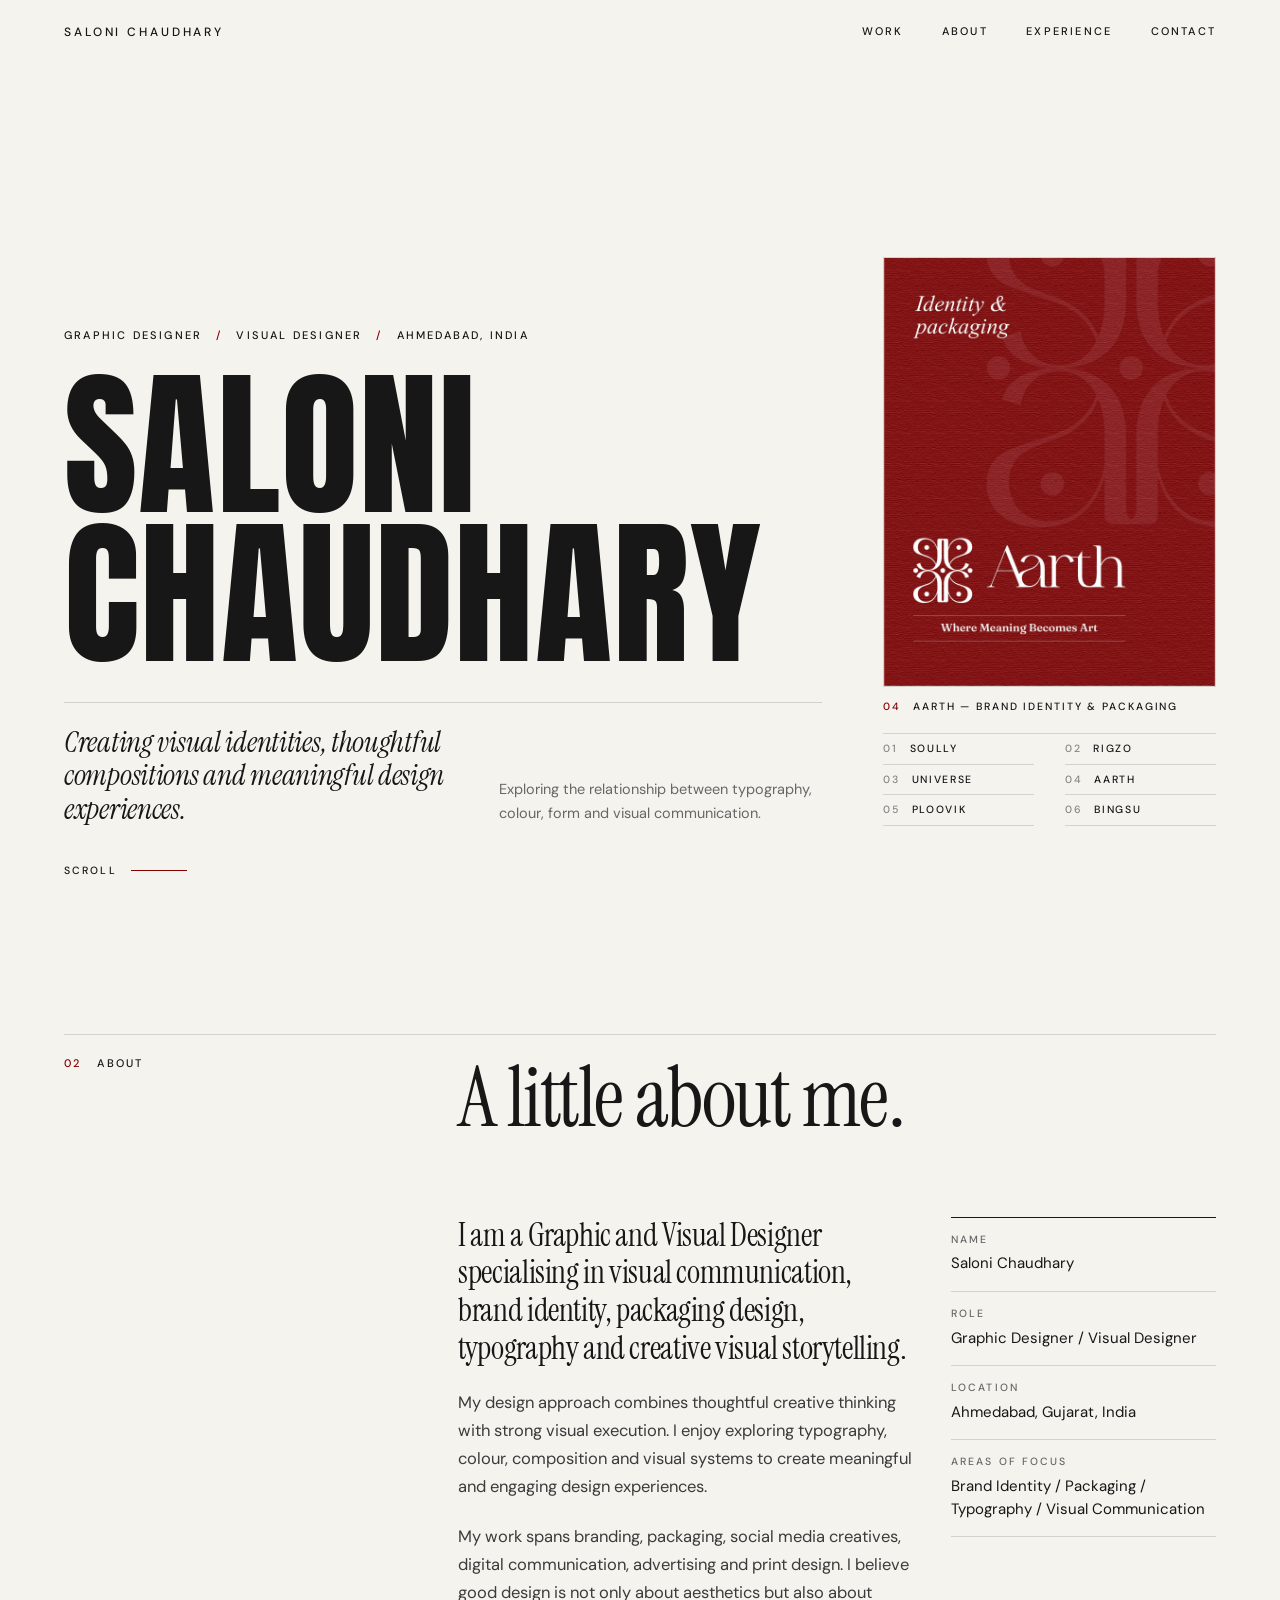
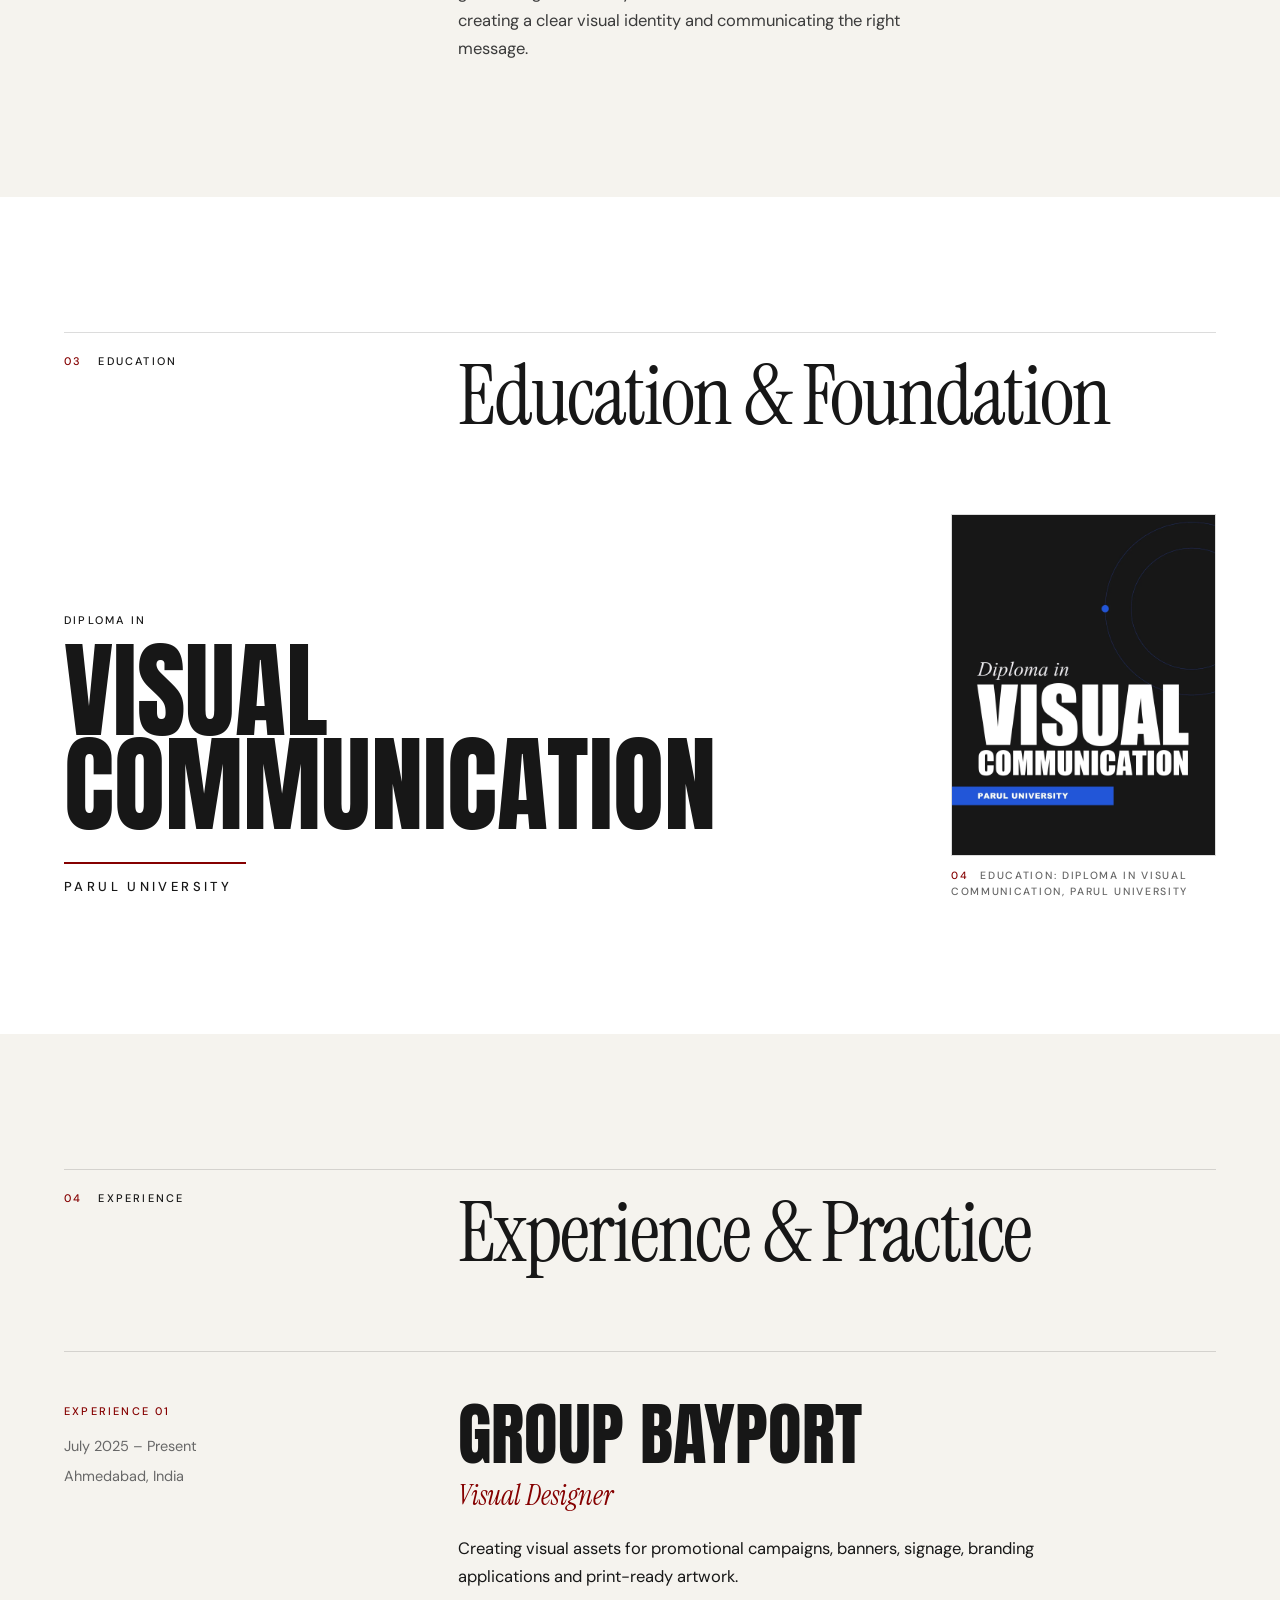
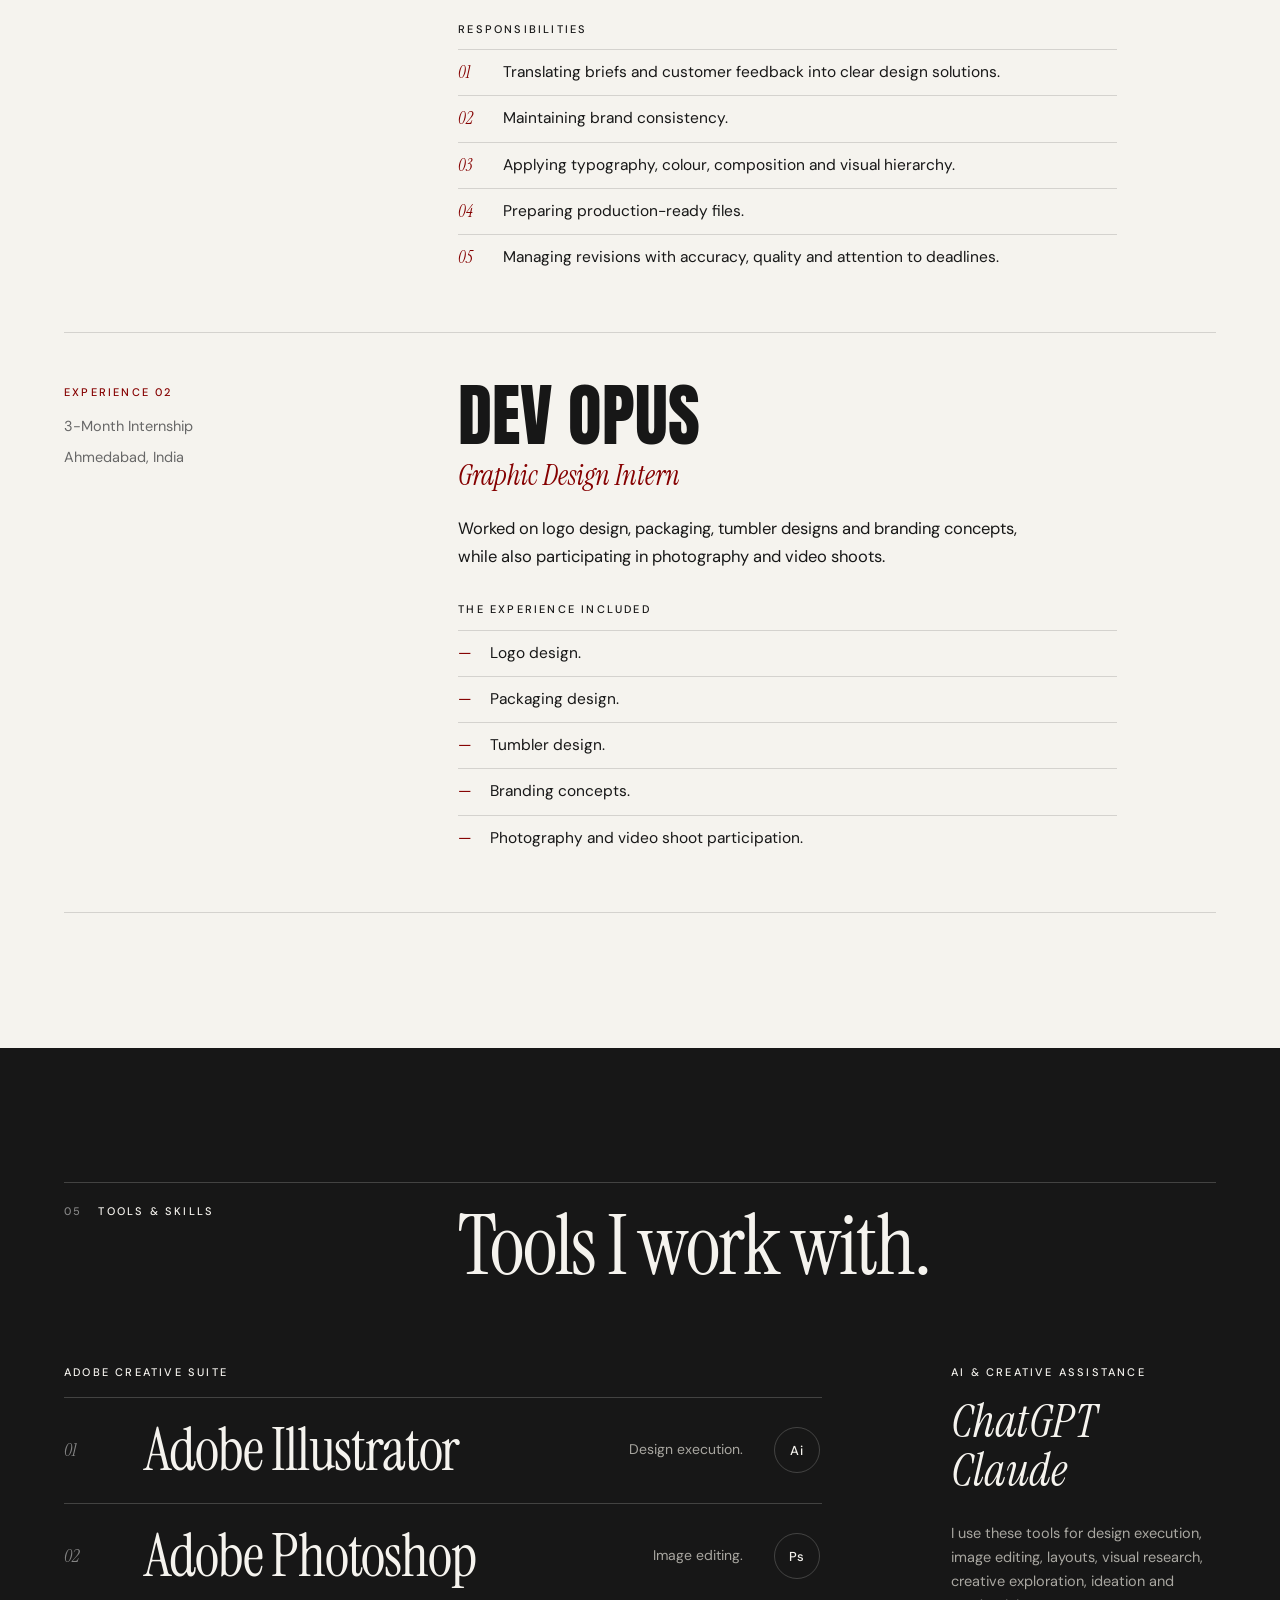
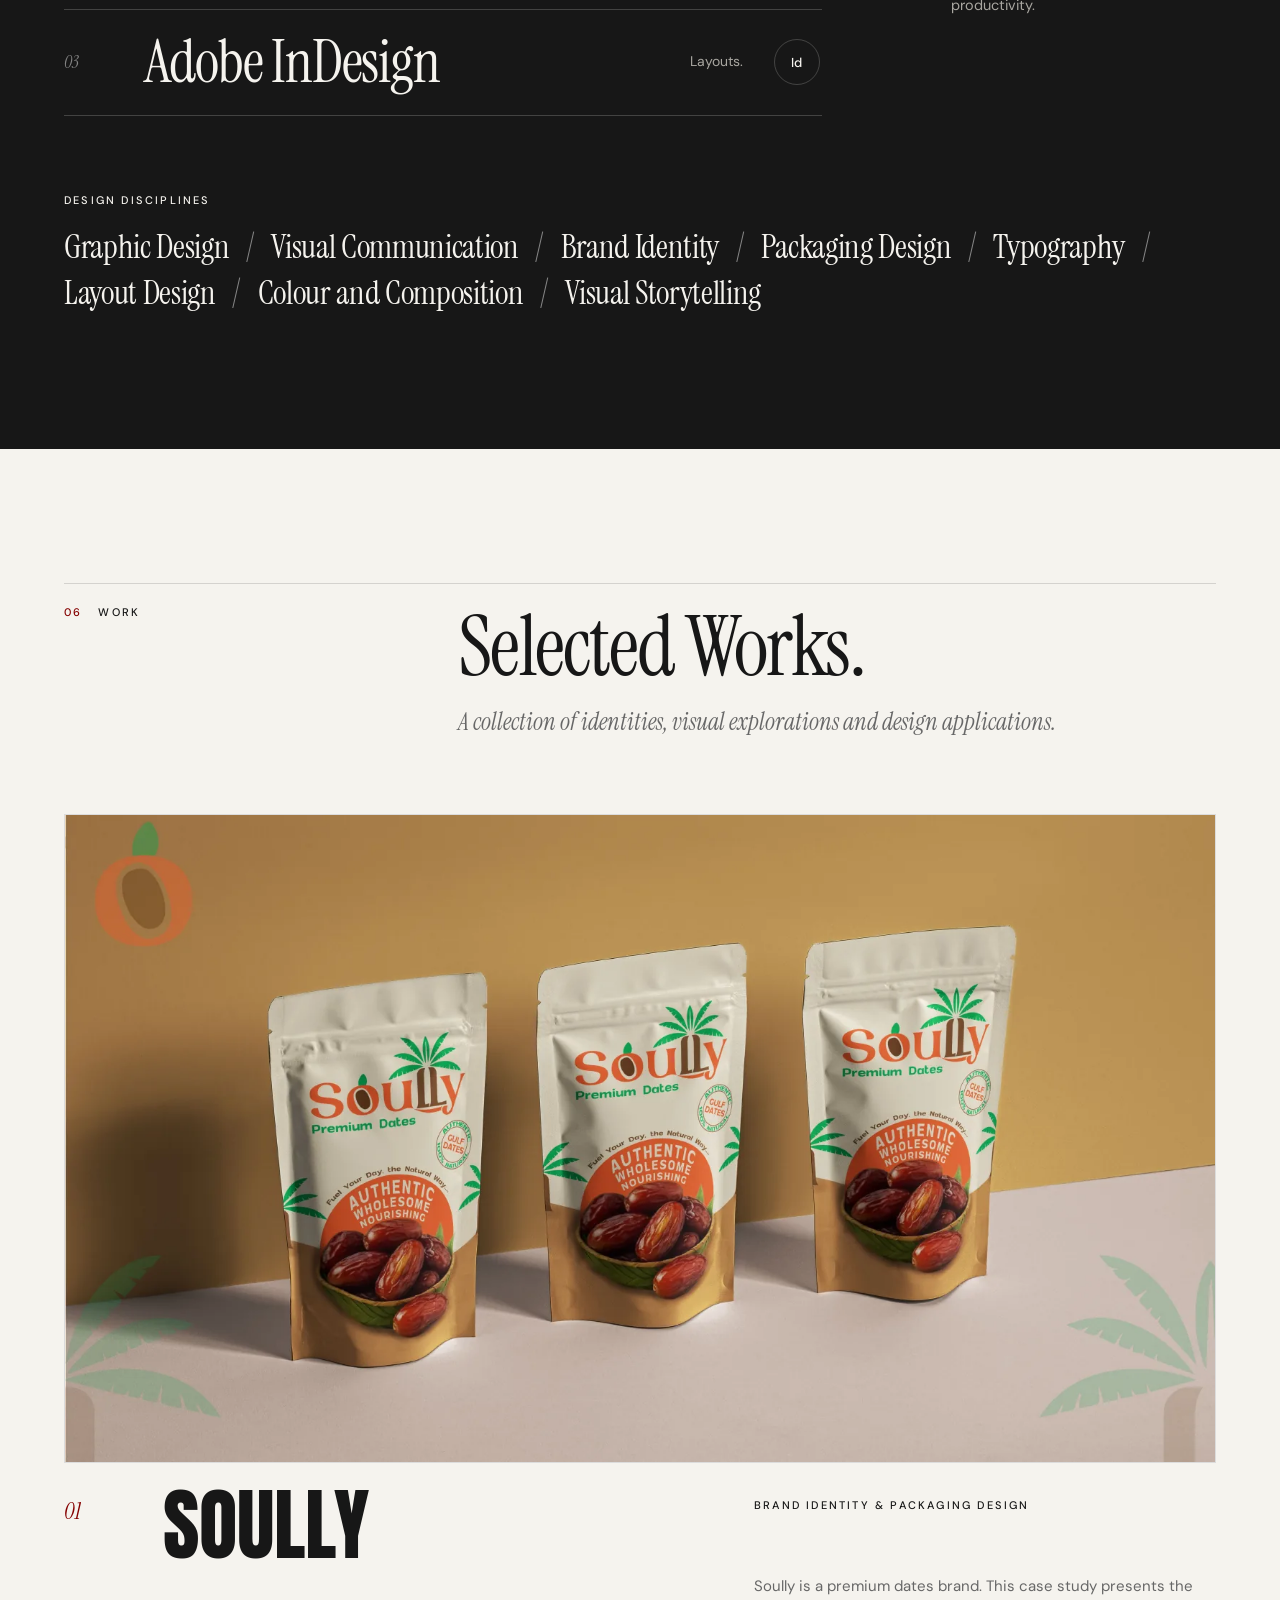
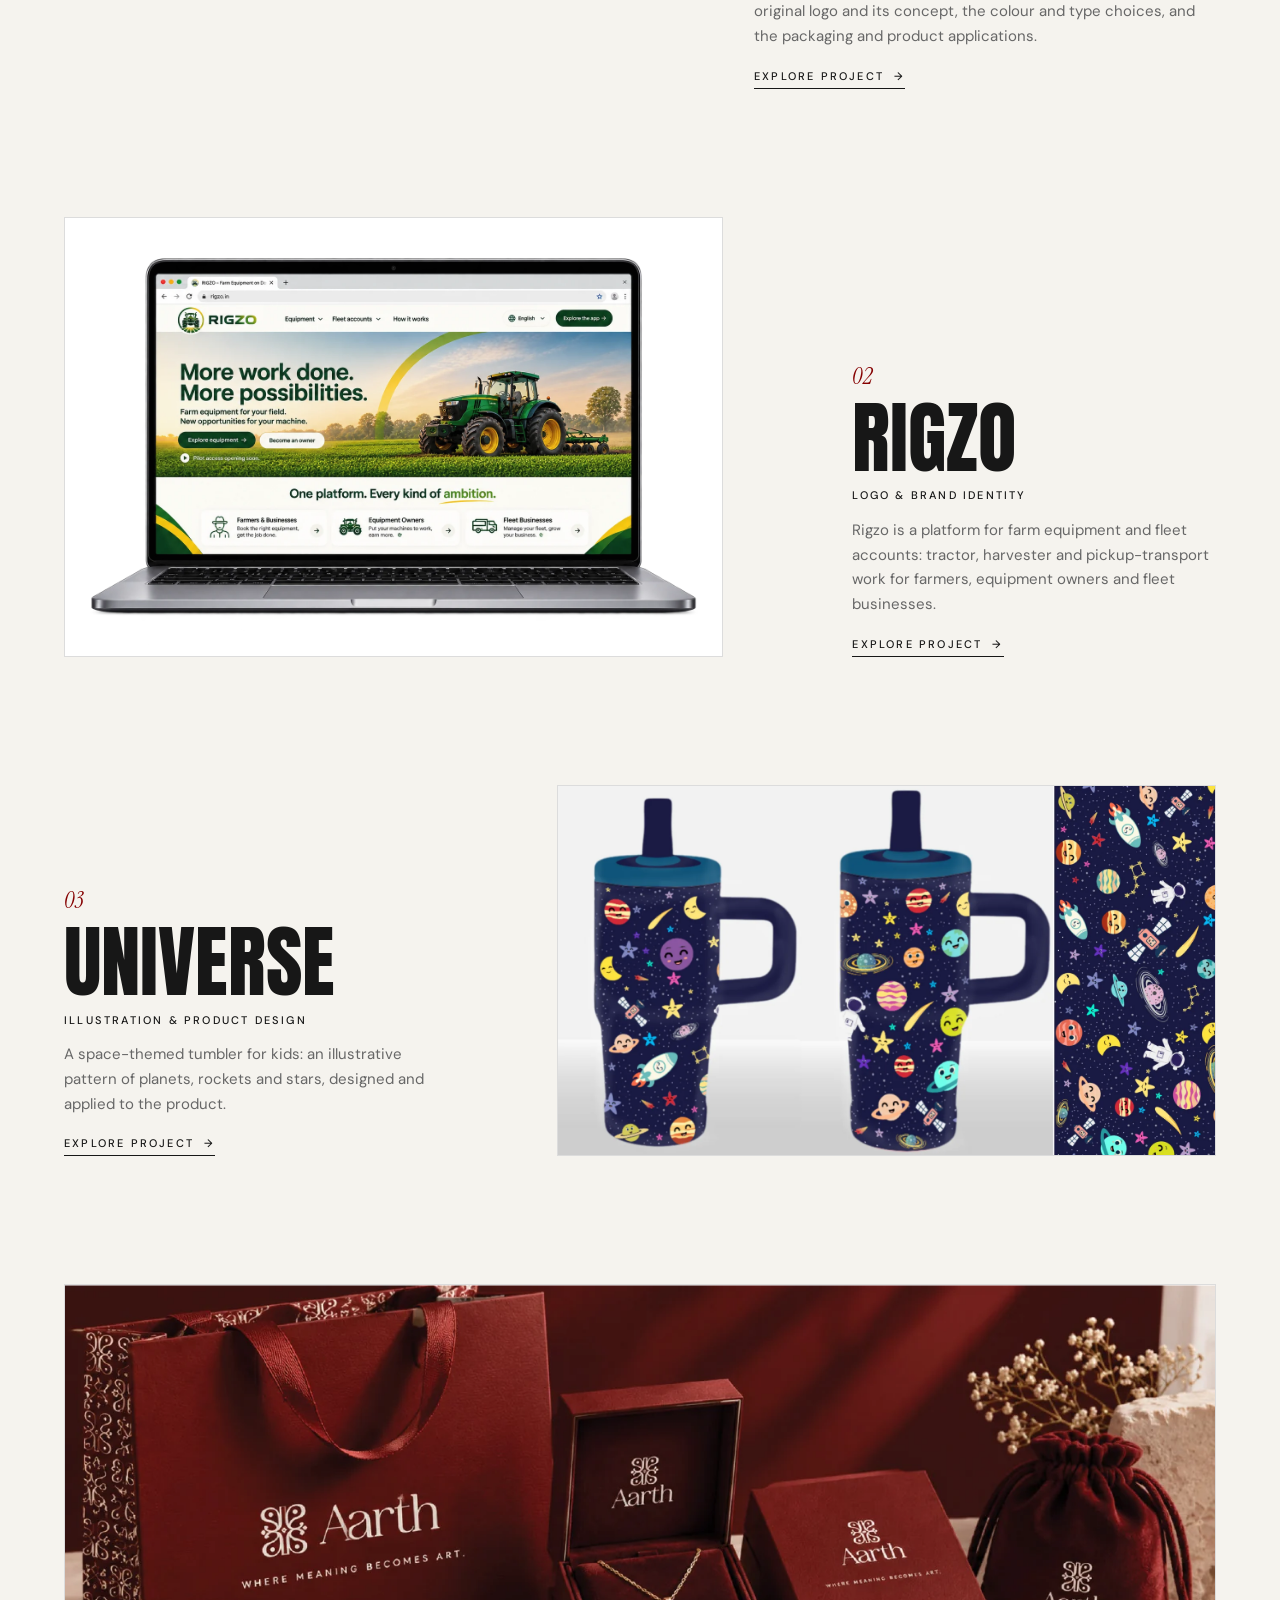
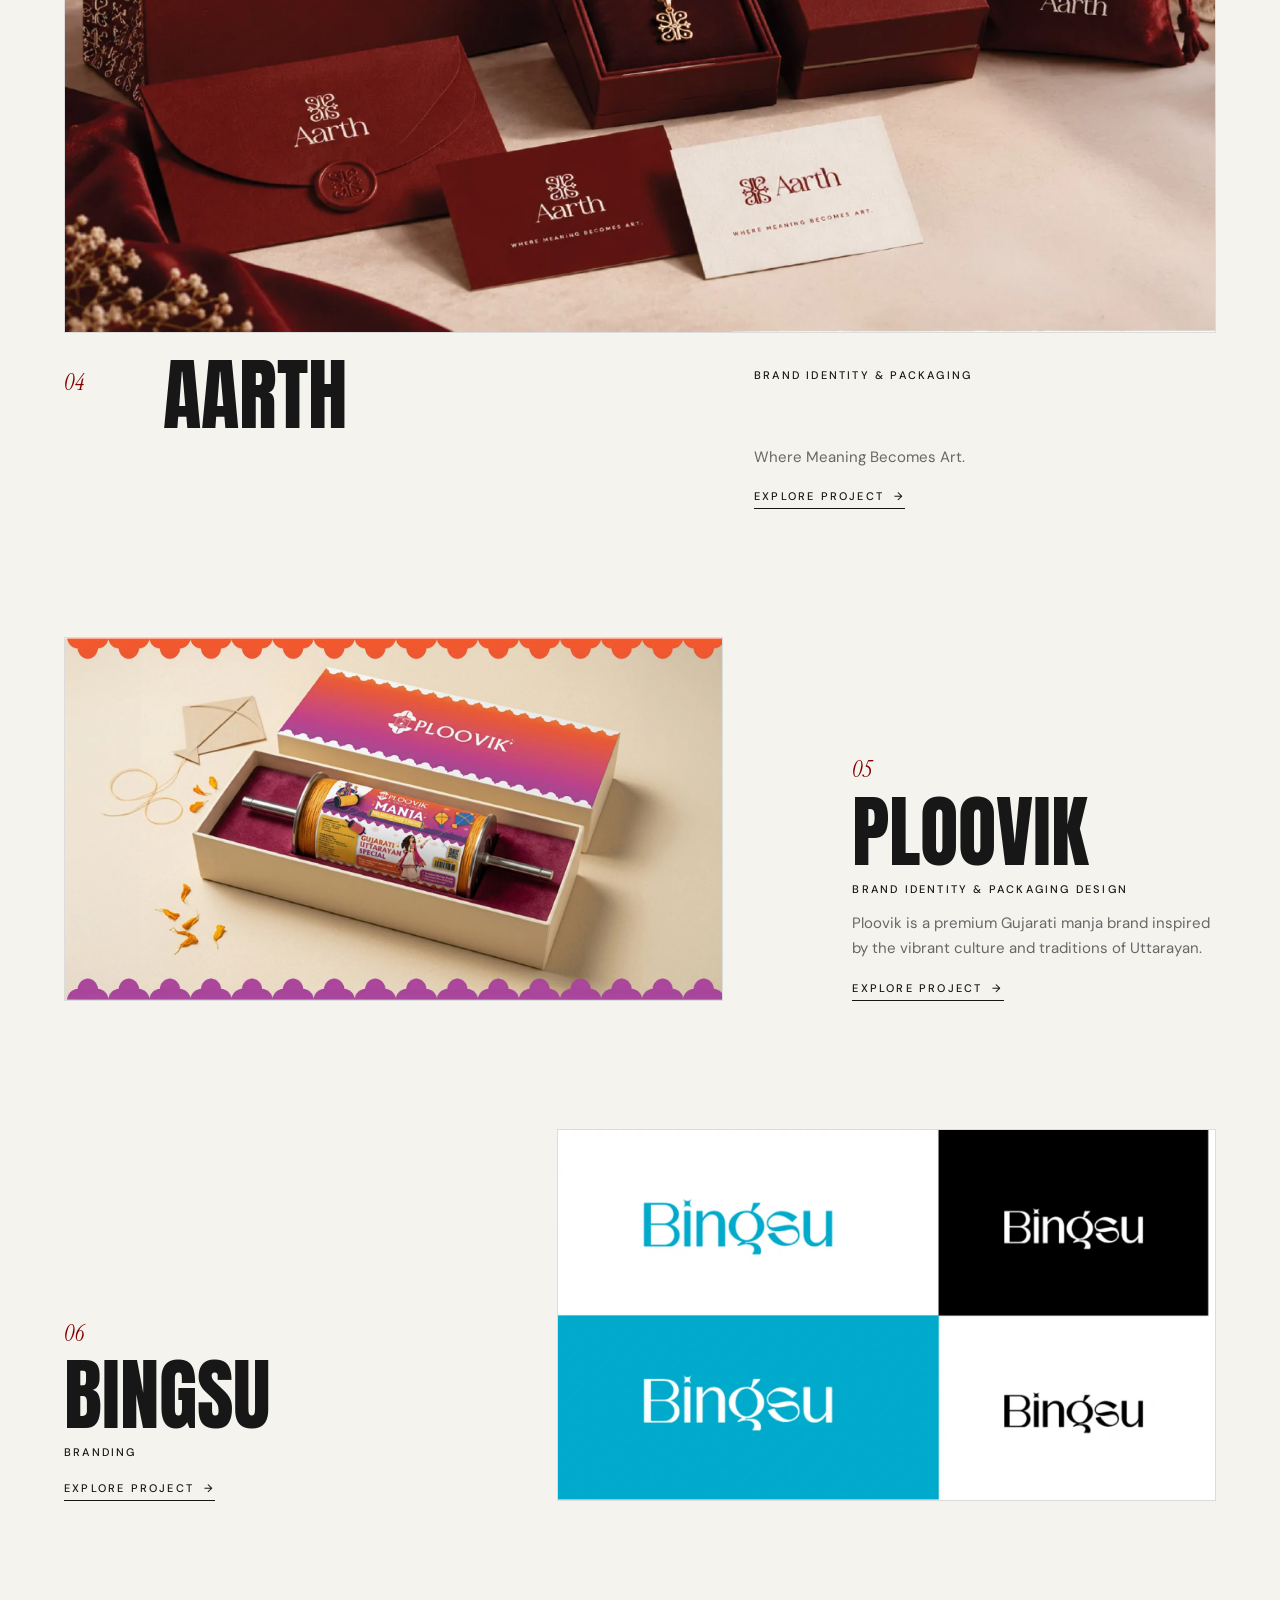
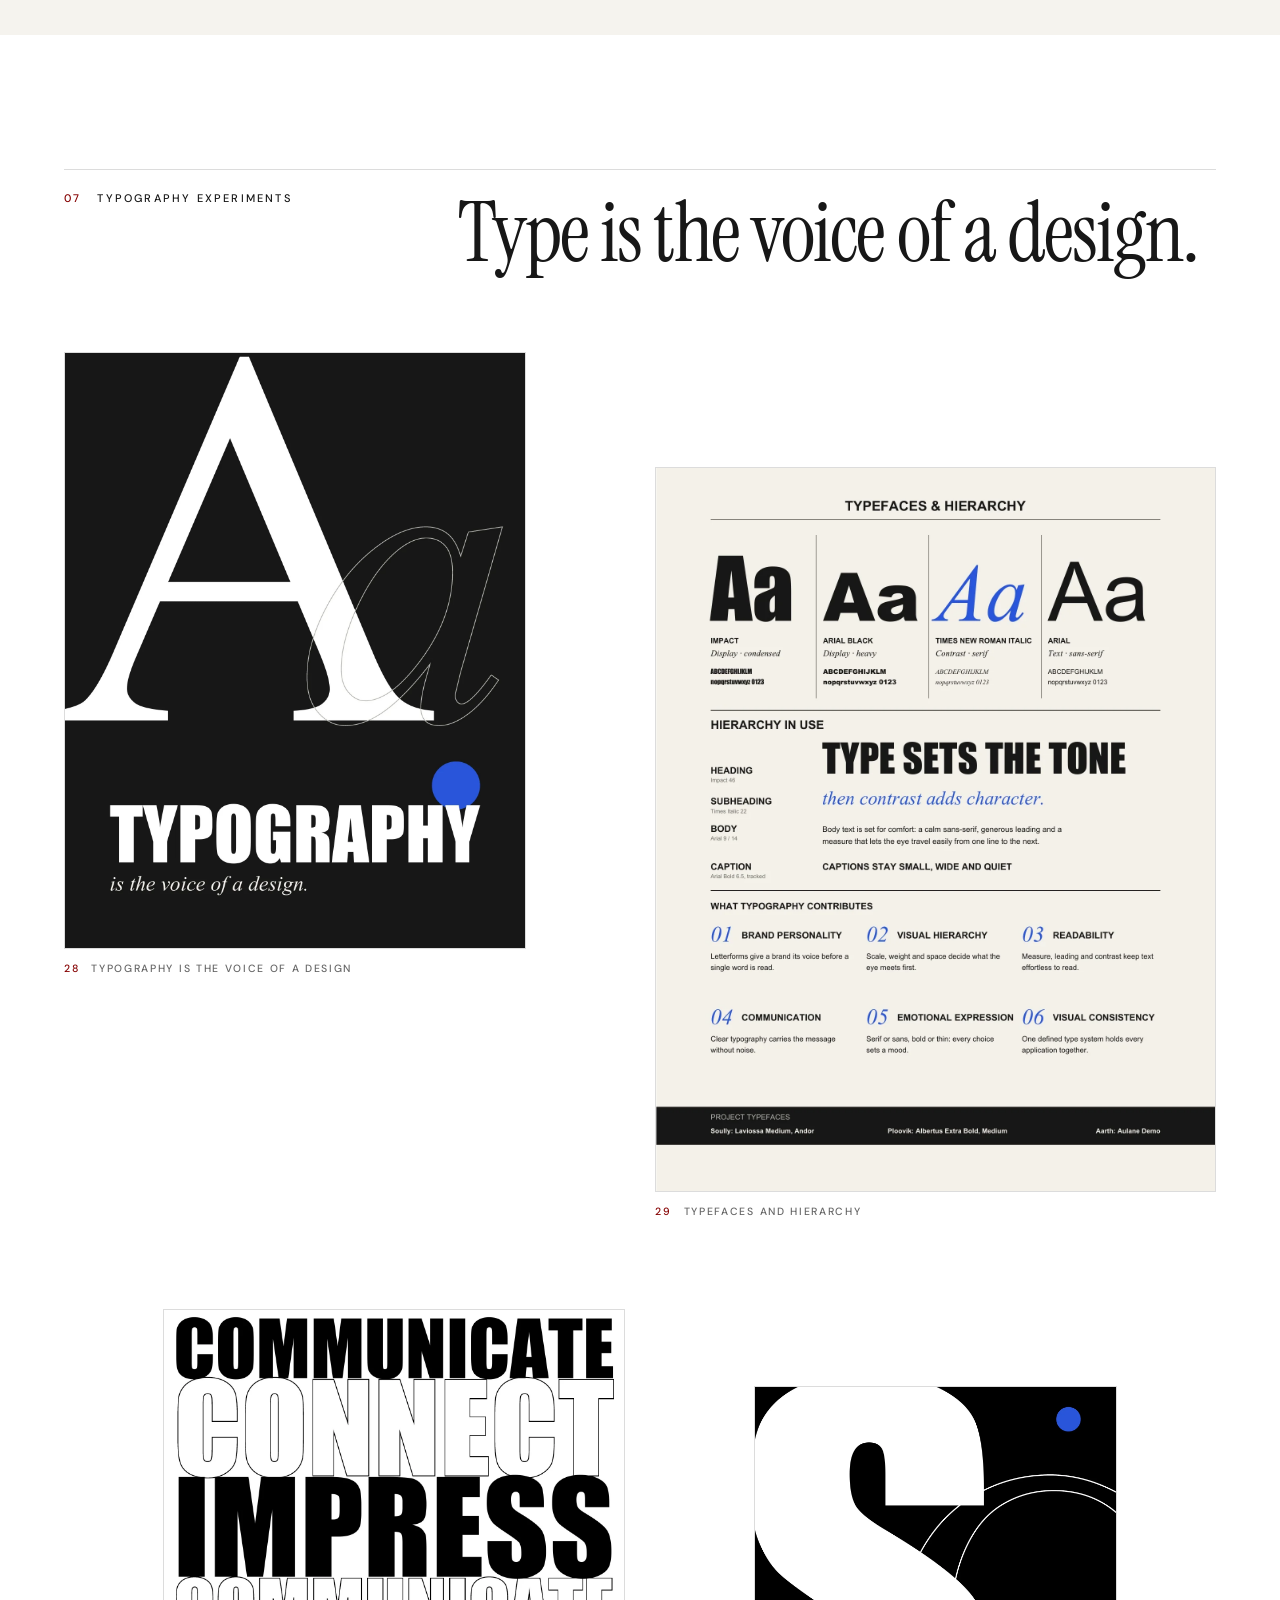
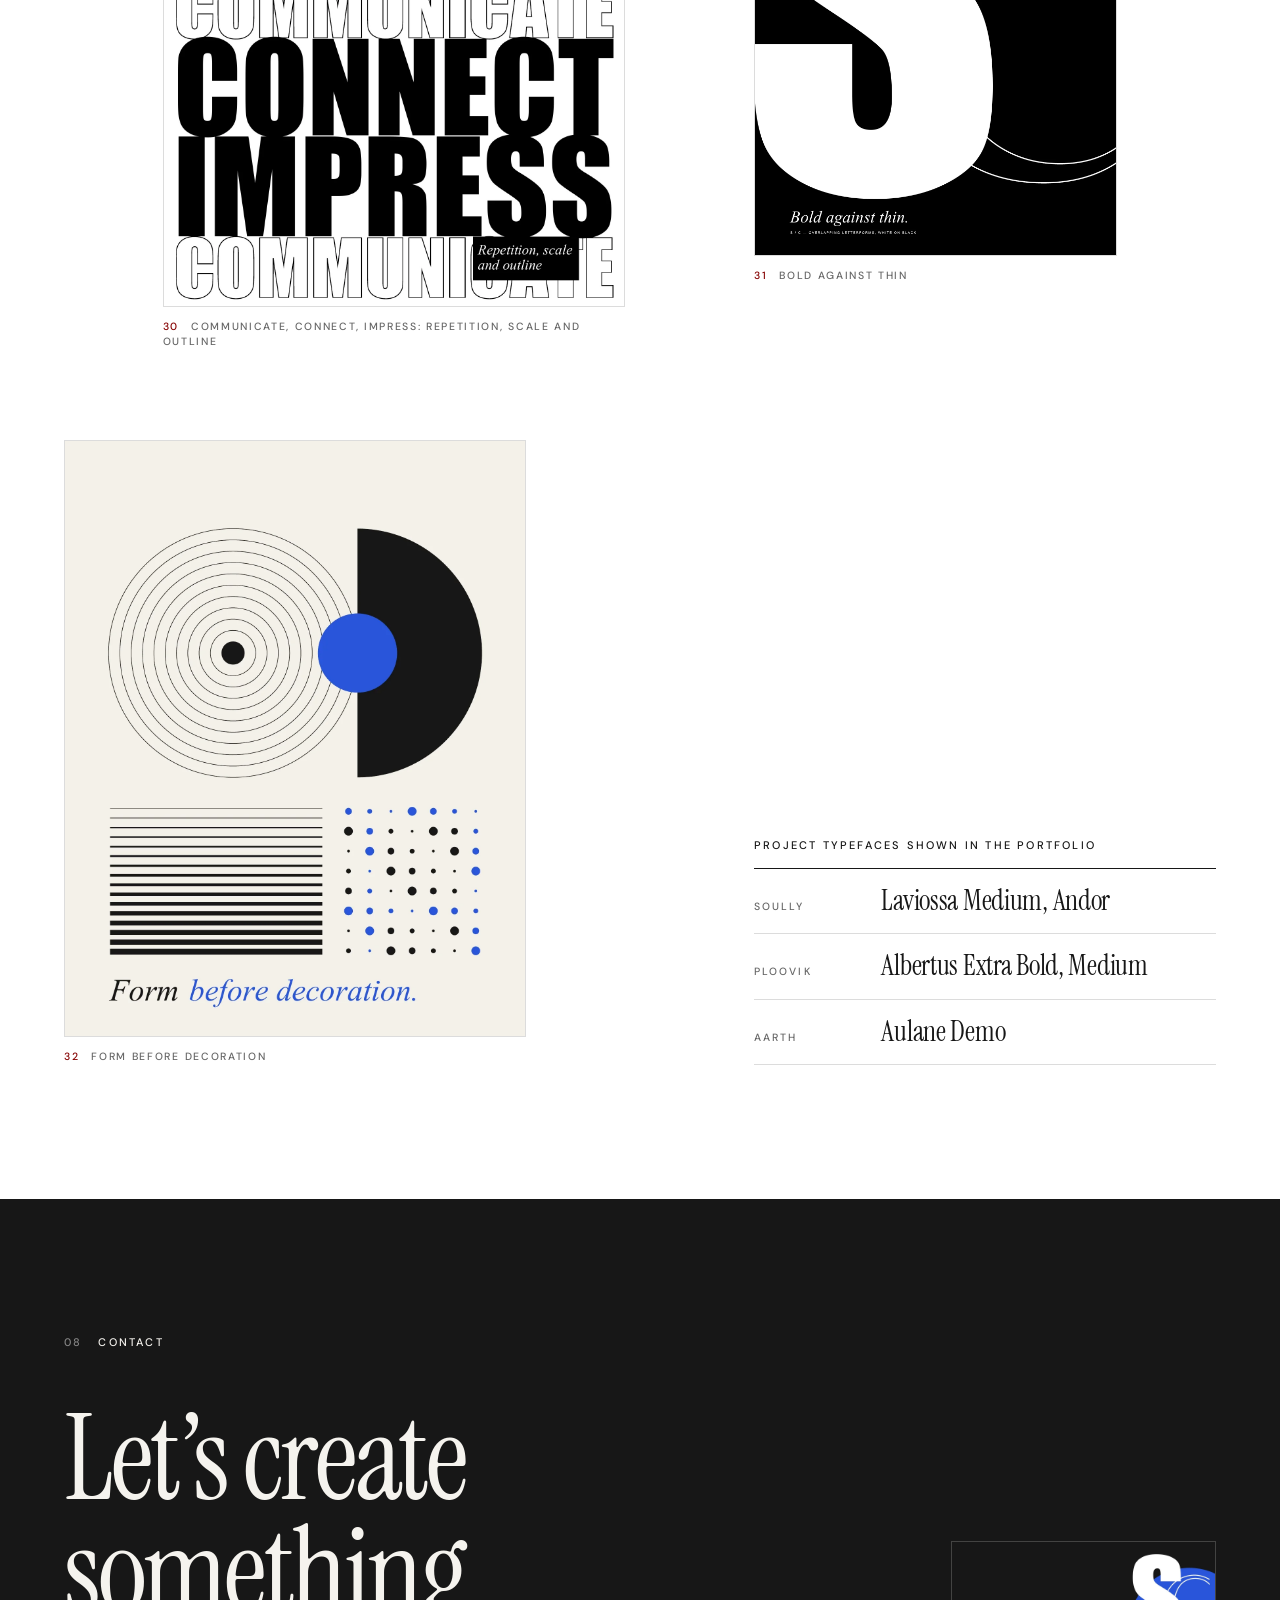
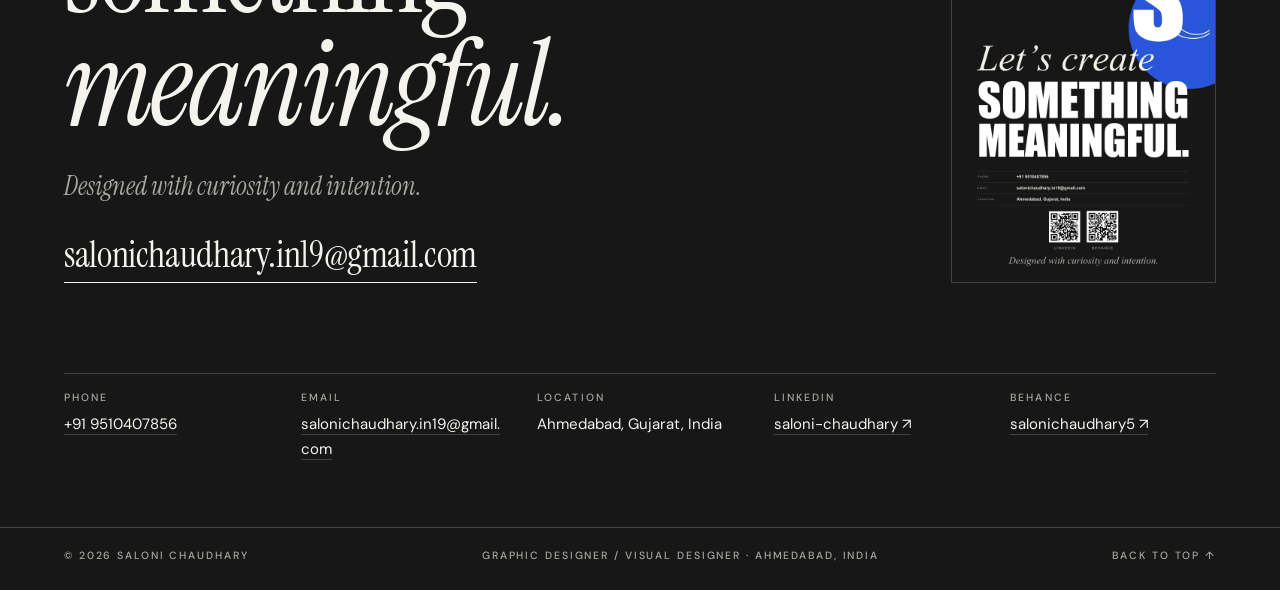
==== commit 64be0718: "Redesign around the 33-page portfolio: new home page and six case studies Co-Authored-By: Claude Fab" ====
--- a/index.html
+++ b/index.html
@@ -3,76 +3,175 @@
 <head>
 <meta charset="utf-8">
 <meta name="viewport" content="width=device-width, initial-scale=1">
-<title>Saloni Chaudhary — Visual Designer</title>
-<meta name="description" content="Portfolio of Saloni Chaudhary, a visual designer in India working across branding, graphic design, packaging, typography and digital design.">
-<meta property="og:title" content="Saloni Chaudhary — Visual Designer">
-<meta property="og:description" content="Portfolio of Saloni Chaudhary, a visual designer in India working across branding, graphic design, packaging, typography and digital design.">
+<title>Saloni Chaudhary — Graphic Designer / Visual Designer</title>
+<meta name="description" content="Portfolio of Saloni Chaudhary, a graphic and visual designer in Ahmedabad, India, working across brand identity, packaging, typography and visual communication.">
+<meta property="og:title" content="Saloni Chaudhary — Graphic Designer / Visual Designer">
+<meta property="og:description" content="Portfolio of Saloni Chaudhary, a graphic and visual designer in Ahmedabad, India, working across brand identity, packaging, typography and visual communication.">
 <meta property="og:type" content="website">
-<meta property="og:image" content="https://nirav0044.github.io/saloni-portfolio/img/soully-pouches.webp">
+<meta property="og:image" content="https://nirav0044.github.io/saloni-portfolio/img/aarth-packaging.webp">
 <link rel="canonical" href="https://nirav0044.github.io/saloni-portfolio/">
 <meta property="og:url" content="https://nirav0044.github.io/saloni-portfolio/">
-<meta name="theme-color" content="#F2EEE5">
+<meta name="theme-color" content="#F5F3EE">
 <link rel="icon" href="favicon.svg" type="image/svg+xml">
 <link rel="preconnect" href="https://fonts.googleapis.com">
 <link rel="preconnect" href="https://fonts.gstatic.com" crossorigin>
-<link rel="stylesheet" href="https://fonts.googleapis.com/css2?family=Anton&family=DM+Sans:opsz,wght@9..40,400;9..40,500;9..40,700&family=Instrument+Serif:ital@0;1&display=swap" media="print" onload="this.media='all'">
-<noscript><link rel="stylesheet" href="https://fonts.googleapis.com/css2?family=Anton&family=DM+Sans:opsz,wght@9..40,400;9..40,500;9..40,700&family=Instrument+Serif:ital@0;1&display=swap"></noscript>
+<link rel="stylesheet" href="https://fonts.googleapis.com/css2?family=Anton&family=DM+Sans:opsz,wght@9..40,400;9..40,500&family=Instrument+Serif:ital@0;1&display=swap" media="print" onload="this.media='all'">
+<noscript><link rel="stylesheet" href="https://fonts.googleapis.com/css2?family=Anton&family=DM+Sans:opsz,wght@9..40,400;9..40,500&family=Instrument+Serif:ital@0;1&display=swap"></noscript>
 <link rel="stylesheet" href="site.css">
-<script>document.documentElement.className="js";setTimeout(function(){document.documentElement.classList.add("ready")},3500)</script>
-<script type="application/ld+json">{"@context": "https://schema.org", "@type": "Person", "name": "Saloni Chaudhary", "jobTitle": "Visual Designer", "address": {"@type": "PostalAddress", "addressCountry": "IN"}, "sameAs": ["https://www.behance.net/salonichaudhary5", "https://www.linkedin.com/in/saloni-chaudhary-16333b251/"]}</script>
+<script>document.documentElement.className="js";setTimeout(function(){document.documentElement.classList.add("ready")},2500)</script>
+<script type="application/ld+json">{"@context": "https://schema.org", "@type": "Person", "name": "Saloni Chaudhary", "jobTitle": "Graphic Designer / Visual Designer", "email": "mailto:salonichaudhary.in19@gmail.com", "address": {"@type": "PostalAddress", "addressLocality": "Ahmedabad", "addressRegion": "Gujarat", "addressCountry": "IN"}, "sameAs": ["https://www.behance.net/salonichaudhary5", "https://www.linkedin.com/in/saloni-chaudhary-16333b251/"]}</script>
 </head>
 <body class="p-home">
 <a class="skip" href="#main">Skip to content</a>
 <header class="head">
-  <a class="brand" href="index.html" aria-label="Saloni Chaudhary, home"><b>SC</b><span>Saloni Chaudhary</span></a>
-  <span class="head-mid">Visual Designer — India</span>
-  <nav class="nav" aria-label="Primary"><a href="work/index.html"><sup>01</sup>Work</a><a href="about/index.html"><sup>02</sup>About</a><a href="toolkit/index.html"><sup>03</sup>Toolkit</a><a href="experiments/index.html"><sup>04</sup>Experiments</a><a href="contact/index.html"><sup>05</sup>Contact</a></nav>
+  <a class="brand" href="index.html" aria-label="Saloni Chaudhary, home">Saloni Chaudhary</a>
+  <nav class="nav" aria-label="Primary"><a href="index.html#work" data-nav="work">Work</a><a href="index.html#about" data-nav="about">About</a><a href="index.html#experience" data-nav="experience">Experience</a><a href="index.html#contact" data-nav="contact">Contact</a></nav>
   <button class="menu-btn" type="button" aria-expanded="false" aria-controls="menu"><span>Menu</span><i></i></button>
 </header>
 <div class="menu" id="menu" hidden>
-  <nav aria-label="Menu"><a href="work/index.html"><sup>01</sup>Work</a><a href="about/index.html"><sup>02</sup>About</a><a href="toolkit/index.html"><sup>03</sup>Toolkit</a><a href="experiments/index.html"><sup>04</sup>Experiments</a><a href="contact/index.html"><sup>05</sup>Contact</a></nav>
-  <p class="menu-foot">salonichaudhary.in19@gmail.com<br><a href="https://www.behance.net/salonichaudhary5" target="_blank" rel="noopener">Behance</a><a href="https://www.linkedin.com/in/saloni-chaudhary-16333b251/" target="_blank" rel="noopener">LinkedIn</a></p>
+  <nav aria-label="Menu"><a href="index.html#work" data-nav="work">Work</a><a href="index.html#about" data-nav="about">About</a><a href="index.html#experience" data-nav="experience">Experience</a><a href="index.html#contact" data-nav="contact">Contact</a></nav>
+  <p class="menu-foot"><a href="mailto:salonichaudhary.in19@gmail.com">salonichaudhary.in19@gmail.com</a></p>
 </div>
 <main id="main">
 
 <section class="hero">
-  <div class="hero-meta" data-reveal><span>Portfolio — 2026</span><span>Selected work, 07 projects</span><span>India</span></div>
-  <p class="hero-quote" data-reveal>“I explore ideas, shapes, colours and stories to create visual experiences that communicate beyond words.”</p>
-  <div class="collage" aria-label="Selected projects"><a class="cg c1" href="work/soully/index.html" data-speed="0.10" data-cursor="View" aria-label="Soully project"><img src="img/soully-pouches.webp" width="1600" height="900" alt="Three Soully stand-up pouches of premium dates" fetchpriority="high" decoding="async"></a><a class="cg c2" href="work/ploovik/index.html" data-speed="-0.06" data-cursor="View" aria-label="Ploovik project"><img src="img/ploovik-box.webp" width="1800" height="990" alt="Ploovik manja spool in a gift box" loading="lazy" decoding="async"></a><a class="cg c3" href="work/aarth/index.html" data-speed="0.16" data-cursor="View" aria-label="Aarth project"><img src="img/aarth-packaging.webp" width="1440" height="810" alt="Aarth packaging: bag, boxes, pouch and cards in maroon" loading="lazy" decoding="async"></a><a class="cg c4" href="work/bingsu/index.html" data-speed="-0.12" data-cursor="View" aria-label="Bingsu project"><img src="img/bingsu-logos.webp" width="1600" height="900" alt="Bingsu logo on white, black and blue" loading="lazy" decoding="async"></a><a class="cg c5" href="work/universe/index.html" data-speed="0.07" data-cursor="View" aria-label="Universe project"><img src="img/universe-tumblers.webp" width="1600" height="900" alt="Two Universe kids&#x27; tumblers with the space pattern" loading="lazy" decoding="async"></a>
-    <span class="shape s-ring" data-speed="0.2"></span><span class="shape s-dot" data-speed="-0.25"></span><span class="shape s-plus" data-speed="0.12"></span>
+  <div class="hero-main">
+    <p class="k hero-k" data-reveal><span>Graphic Designer</span><span>Visual Designer</span><span>Ahmedabad, India</span></p>
+    <h1 class="hero-title"><span class="ln"><span>Saloni</span></span><span class="ln"><span>Chaudhary</span></span></h1>
+    <div class="hero-copy">
+      <p class="hero-intro" data-reveal>Creating visual identities, thoughtful compositions and meaningful design experiences.</p>
+      <p class="hero-sub" data-reveal>Exploring the relationship between typography, colour, form and visual communication.</p>
+    </div>
   </div>
-  <div class="hero-name">
-    <h1 class="hero-title" data-fit="1"><span class="ln"><span>Saloni</span></span><span class="ln"><span>Chaudhary<i>.</i></span></span></h1>
-    <p class="hero-roles"><b>Visual Designer</b><span>Creative thinker.</span><span>Visual storyteller.</span></p>
+  <aside class="hero-side">
+    <a class="hero-art" href="work/aarth/index.html" data-cursor data-reveal aria-label="Aarth project"><span class="clip"><img src="img/plate-17.webp" width="1400" height="1812" alt="Portfolio page: Aarth identity and packaging" fetchpriority="high" decoding="async"></span></a>
+    <p class="cap" data-reveal><b>04</b>Aarth — Brand Identity &amp; Packaging</p>
+    <ol class="hero-index" data-reveal aria-label="Project index"><li><a href="work/soully/index.html"><b>01</b>Soully</a></li><li><a href="work/rigzo/index.html"><b>02</b>Rigzo</a></li><li><a href="work/universe/index.html"><b>03</b>Universe</a></li><li><a href="work/aarth/index.html"><b>04</b>Aarth</a></li><li><a href="work/ploovik/index.html"><b>05</b>Ploovik</a></li><li><a href="work/bingsu/index.html"><b>06</b>Bingsu</a></li></ol>
+  </aside>
+  <a class="scroll-ind" href="#about"><span>Scroll</span><i></i></a>
+</section>
+
+<section class="sec" id="about">
+  <header class="sh"><p class="k" data-reveal><b>02</b>About</p><h2 class="h2" data-reveal>A little about me.</h2></header>
+  <div class="two">
+    <div class="about-txt">
+      <p class="lead" data-reveal>I am a Graphic and Visual Designer specialising in visual communication, brand identity, packaging design, typography and creative visual storytelling.</p>
+      <p data-reveal>My design approach combines thoughtful creative thinking with strong visual execution. I enjoy exploring typography, colour, composition and visual systems to create meaningful and engaging design experiences.</p>
+      <p data-reveal>My work spans branding, packaging, social media creatives, digital communication, advertising and print design. I believe good design is not only about aesthetics but also about creating a clear visual identity and communicating the right message.</p>
+    </div>
+    <dl class="panel" data-reveal>
+      <div><dt>Name</dt><dd>Saloni Chaudhary</dd></div>
+      <div><dt>Role</dt><dd>Graphic Designer / Visual Designer</dd></div>
+      <div><dt>Location</dt><dd>Ahmedabad, Gujarat, India</dd></div>
+      <div><dt>Areas of focus</dt><dd>Brand Identity / Packaging / Typography / Visual Communication</dd></div>
+    </dl>
   </div>
-  <a class="scroll-ind" href="#work"><span>Scroll</span><i></i></a>
 </section>
-<div class="marquee" aria-hidden="true"><div><span>Branding</span><i>✳</i><span>Visual identity</span><i>✳</i><span>Graphic design</span><i>✳</i><span>Packaging</span><i>✳</i><span>Typography</span><i>✳</i><span>Digital design</span><i>✳</i><span>Print</span><i>✳</i><span>Product visuals</span><i>✳</i><span>Photography</span><i>✳</i><span>Branding</span><i>✳</i><span>Visual identity</span><i>✳</i><span>Graphic design</span><i>✳</i><span>Packaging</span><i>✳</i><span>Typography</span><i>✳</i><span>Digital design</span><i>✳</i><span>Print</span><i>✳</i><span>Product visuals</span><i>✳</i><span>Photography</span><i>✳</i></div></div>
+
+<section class="sec white" id="education">
+  <header class="sh"><p class="k" data-reveal><b>03</b>Education</p><h2 class="h2" data-reveal>Education &amp; Foundation</h2></header>
+  <div class="edu">
+    <div class="edu-txt">
+      <p class="k" data-reveal>Diploma in</p>
+      <p class="edu-big" data-reveal>Visual<br>Communication</p>
+      <p class="edu-uni" data-reveal>Parul University</p>
+    </div>
+    <figure class="plate" data-reveal><a href="img/plate-04.webp" data-zoom aria-label="Enlarge: Education: Diploma in Visual Communication, Parul University"><span class="clip"><img src="img/plate-04.webp" width="1400" height="1812" alt="Portfolio page: Education: Diploma in Visual Communication, Parul University" loading="lazy" decoding="async"></span></a><figcaption><b>04</b>Education: Diploma in Visual Communication, Parul University</figcaption></figure>
+  </div>
+</section>
+
+<section class="sec" id="experience">
+  <header class="sh"><p class="k" data-reveal><b>04</b>Experience</p><h2 class="h2" data-reveal>Experience &amp; Practice</h2></header>
+  <ol class="xp">
+    <li data-reveal>
+      <div class="xp-meta"><b>Experience 01</b><span>July 2025 – Present</span><span>Ahmedabad, India</span></div>
+      <div class="xp-body">
+        <h3>Group Bayport</h3>
+        <p class="xp-role">Visual Designer</p>
+        <p class="xp-desc">Creating visual assets for promotional campaigns, banners, signage, branding applications and print-ready artwork.</p>
+        <p class="k">Responsibilities</p>
+        <ol class="xp-list num"><li><b>01</b>Translating briefs and customer feedback into clear design solutions.</li><li><b>02</b>Maintaining brand consistency.</li><li><b>03</b>Applying typography, colour, composition and visual hierarchy.</li><li><b>04</b>Preparing production-ready files.</li><li><b>05</b>Managing revisions with accuracy, quality and attention to deadlines.</li></ol>
+      </div>
+    </li>
+    <li data-reveal>
+      <div class="xp-meta"><b>Experience 02</b><span>3-Month Internship</span><span>Ahmedabad, India</span></div>
+      <div class="xp-body">
+        <h3>Dev Opus</h3>
+        <p class="xp-role">Graphic Design Intern</p>
+        <p class="xp-desc">Worked on logo design, packaging, tumbler designs and branding concepts, while also participating in photography and video shoots.</p>
+        <p class="k">The experience included</p>
+        <ul class="xp-list"><li>Logo design.</li><li>Packaging design.</li><li>Tumbler design.</li><li>Branding concepts.</li><li>Photography and video shoot participation.</li></ul>
+      </div>
+    </li>
+  </ol>
+</section>
+
+<section class="sec dark" id="tools">
+  <header class="sh"><p class="k" data-reveal><b>05</b>Tools &amp; skills</p><h2 class="h2" data-reveal>Tools I work with.</h2></header>
+  <div class="tools">
+    <div>
+      <p class="k" data-reveal>Adobe Creative Suite</p>
+      <ol class="tl"><li data-reveal><b>01</b><span class="tn">Adobe Illustrator</span><span class="tu">Design execution.</span><i>Ai</i></li><li data-reveal><b>02</b><span class="tn">Adobe Photoshop</span><span class="tu">Image editing.</span><i>Ps</i></li><li data-reveal><b>03</b><span class="tn">Adobe InDesign</span><span class="tu">Layouts.</span><i>Id</i></li></ol>
+    </div>
+    <div class="tools-side">
+      <p class="k" data-reveal>AI &amp; creative assistance</p>
+      <p class="ai" data-reveal>ChatGPT<br>Claude</p>
+      <p class="tools-note" data-reveal>I use these tools for design execution, image editing, layouts, visual research, creative exploration, ideation and productivity.</p>
+    </div>
+  </div>
+  <p class="k disc-k" data-reveal>Design disciplines</p>
+  <ul class="disc" data-reveal><li>Graphic Design</li><li>Visual Communication</li><li>Brand Identity</li><li>Packaging Design</li><li>Typography</li><li>Layout Design</li><li>Colour and Composition</li><li>Visual Storytelling</li></ul>
+</section>
+
 <section class="sec" id="work">
-  <header class="sec-head" data-reveal><h2>Selected <em>work</em></h2><a class="more" href="work/index.html">All projects (07) →</a></header>
-  <div class="pj-list"><a class="pj pj-full" href="work/soully/index.html" data-cats="branding product" data-reveal data-cursor="View"><span class="pj-img"><span class="pj-clip"><img src="img/soully-pouches.webp" width="1600" height="900" alt="Three Soully stand-up pouches of premium dates" loading="lazy" decoding="async"></span></span><span class="pj-txt"><span class="pj-n">01</span><span class="pj-t">Soully</span><span class="pj-k">Premium dates brand<br><i>Branding &amp; Visual Identity · Product Visuals &amp; Mockups</i></span></span></a><a class="pj pj-split-right" href="work/ploovik/index.html" data-cats="personal branding" data-reveal data-cursor="View"><span class="pj-img"><span class="pj-clip"><img src="img/ploovik-box.webp" width="1800" height="990" alt="Ploovik manja spool in a gift box" loading="lazy" decoding="async"></span></span><span class="pj-txt"><span class="pj-n">02</span><span class="pj-t">Ploovik</span><span class="pj-k">Premium manja brand<br><i>Personal &amp; Experimental Projects · Branding &amp; Visual Identity</i></span></span></a><a class="pj pj-split-left" href="work/aarth/index.html" data-cats="branding personal" data-reveal data-cursor="View"><span class="pj-img"><span class="pj-clip"><img src="img/aarth-packaging.webp" width="1440" height="810" alt="Aarth packaging: bag, boxes, pouch and cards in maroon" loading="lazy" decoding="async"></span></span><span class="pj-txt"><span class="pj-n">03</span><span class="pj-t">Aarth</span><span class="pj-k">Jewellery brand identity<br><i>Branding &amp; Visual Identity · Personal &amp; Experimental Projects</i></span></span></a></div>
-  <a class="bigl" href="work/index.html" data-reveal data-cursor="Open"><span>See all</span> <em>work</em> <span>→</span></a>
+  <header class="sh"><p class="k" data-reveal><b>06</b>Work</p><h2 class="h2" data-reveal>Selected Works.</h2><p class="sub" data-reveal>A collection of identities, visual explorations and design applications.</p></header>
+  <div class="pj-list"><article class="pj pj-full" data-reveal><a class="pj-img" href="work/soully/index.html" data-cursor aria-label="Soully project"><span class="pj-clip"><img src="img/soully-pouches.webp" width="1600" height="900" alt="Three Soully stand-up pouches of premium dates" loading="lazy" decoding="async"></span></a><div class="pj-txt"><span class="pj-n">01</span><h3 class="pj-t"><a href="work/soully/index.html">Soully</a></h3><span class="pj-k">Brand Identity &amp; Packaging Design</span><span class="pj-i">Soully is a premium dates brand. This case study presents the original logo and its concept, the colour and type choices, and the packaging and product applications.</span><a class="more" href="work/soully/index.html">Explore project</a></div></article><article class="pj pj-split-right" data-reveal><a class="pj-img" href="work/rigzo/index.html" data-cursor aria-label="Rigzo project"><span class="pj-clip"><img src="img/rigzo-laptop.webp" width="1536" height="1024" alt="Rigzo website on a laptop" loading="lazy" decoding="async"></span></a><div class="pj-txt"><span class="pj-n">02</span><h3 class="pj-t"><a href="work/rigzo/index.html">Rigzo</a></h3><span class="pj-k">Logo &amp; Brand Identity</span><span class="pj-i">Rigzo is a platform for farm equipment and fleet accounts: tractor, harvester and pickup-transport work for farmers, equipment owners and fleet businesses.</span><a class="more" href="work/rigzo/index.html">Explore project</a></div></article><article class="pj pj-split-left" data-reveal><a class="pj-img" href="work/universe/index.html" data-cursor aria-label="Universe project"><span class="pj-clip"><img src="img/universe-tumblers.webp" width="1600" height="900" alt="Two Universe kids&#x27; tumblers with the space pattern" loading="lazy" decoding="async"></span></a><div class="pj-txt"><span class="pj-n">03</span><h3 class="pj-t"><a href="work/universe/index.html">Universe</a></h3><span class="pj-k">Illustration &amp; Product Design</span><span class="pj-i">A space-themed tumbler for kids: an illustrative pattern of planets, rockets and stars, designed and applied to the product.</span><a class="more" href="work/universe/index.html">Explore project</a></div></article><article class="pj pj-full" data-reveal><a class="pj-img" href="work/aarth/index.html" data-cursor aria-label="Aarth project"><span class="pj-clip"><img src="img/aarth-packaging.webp" width="1440" height="810" alt="Aarth packaging: bag, boxes, pouch and cards in burgundy" loading="lazy" decoding="async"></span></a><div class="pj-txt"><span class="pj-n">04</span><h3 class="pj-t"><a href="work/aarth/index.html">Aarth</a></h3><span class="pj-k">Brand Identity &amp; Packaging</span><span class="pj-i">Where Meaning Becomes Art.</span><a class="more" href="work/aarth/index.html">Explore project</a></div></article><article class="pj pj-split-right" data-reveal><a class="pj-img" href="work/ploovik/index.html" data-cursor aria-label="Ploovik project"><span class="pj-clip"><img src="img/ploovik-box.webp" width="1800" height="990" alt="Ploovik manja spool in a gift box" loading="lazy" decoding="async"></span></a><div class="pj-txt"><span class="pj-n">05</span><h3 class="pj-t"><a href="work/ploovik/index.html">Ploovik</a></h3><span class="pj-k">Brand Identity &amp; Packaging Design</span><span class="pj-i">Ploovik is a premium Gujarati manja brand inspired by the vibrant culture and traditions of Uttarayan.</span><a class="more" href="work/ploovik/index.html">Explore project</a></div></article><article class="pj pj-split-left" data-reveal><a class="pj-img" href="work/bingsu/index.html" data-cursor aria-label="Bingsu project"><span class="pj-clip"><img src="img/bingsu-logos.webp" width="1600" height="900" alt="Bingsu logo on white, black and blue" loading="lazy" decoding="async"></span></a><div class="pj-txt"><span class="pj-n">06</span><h3 class="pj-t"><a href="work/bingsu/index.html">Bingsu</a></h3><span class="pj-k">Branding</span><a class="more" href="work/bingsu/index.html">Explore project</a></div></article></div>
 </section>
-<section class="state">
-  <p class="k" data-reveal>About</p>
-  <h2 data-reveal>Design is how I <em>see</em> the world.</h2>
-  <div class="state-row" data-reveal>
-    <p>I’m Saloni Chaudhary, a visual designer with a curiosity for ideas, aesthetics and visual storytelling.</p>
-    <a class="more" href="about/index.html">More about me →</a>
+
+<section class="sec white" id="typography">
+  <header class="sh"><p class="k" data-reveal><b>07</b>Typography experiments</p><h2 class="h2" data-reveal>Type is the voice of a design.</h2></header>
+  <div class="tg">
+    <div class="tg-a"><figure class="plate" data-reveal><a href="img/plate-28.webp" data-zoom aria-label="Enlarge: Typography is the voice of a design"><span class="clip"><img src="img/plate-28.webp" width="1400" height="1812" alt="Portfolio page: Typography is the voice of a design" loading="lazy" decoding="async"></span></a><figcaption><b>28</b>Typography is the voice of a design</figcaption></figure></div><div class="tg-b"><figure class="plate" data-reveal><a href="img/plate-29.webp" data-zoom aria-label="Enlarge: Typefaces and hierarchy"><span class="clip"><img src="img/plate-29.webp" width="1400" height="1812" alt="Portfolio page: Typefaces and hierarchy" loading="lazy" decoding="async"></span></a><figcaption><b>29</b>Typefaces and hierarchy</figcaption></figure></div>
+    <div class="tg-c"><figure class="plate" data-reveal><a href="img/plate-30.webp" data-zoom aria-label="Enlarge: Communicate, connect, impress: repetition, scale and outline"><span class="clip"><img src="img/plate-30.webp" width="1400" height="1812" alt="Portfolio page: Communicate, connect, impress: repetition, scale and outline" loading="lazy" decoding="async"></span></a><figcaption><b>30</b>Communicate, connect, impress: repetition, scale and outline</figcaption></figure></div><div class="tg-d"><figure class="plate" data-reveal><a href="img/plate-31.webp" data-zoom aria-label="Enlarge: Bold against thin"><span class="clip"><img src="img/plate-31.webp" width="1400" height="1812" alt="Portfolio page: Bold against thin" loading="lazy" decoding="async"></span></a><figcaption><b>31</b>Bold against thin</figcaption></figure></div>
+    <div class="tg-e"><figure class="plate" data-reveal><a href="img/plate-32.webp" data-zoom aria-label="Enlarge: Form before decoration"><span class="clip"><img src="img/plate-32.webp" width="1400" height="1812" alt="Portfolio page: Form before decoration" loading="lazy" decoding="async"></span></a><figcaption><b>32</b>Form before decoration</figcaption></figure></div>
+    <div class="tg-f" data-reveal>
+      <p class="k">Project typefaces shown in the portfolio</p>
+      <dl class="faces">
+        <div><dt>Soully</dt><dd>Laviossa Medium, Andor</dd></div>
+        <div><dt>Ploovik</dt><dd>Albertus Extra Bold, Medium</dd></div>
+        <div><dt>Aarth</dt><dd>Aulane Demo</dd></div>
+      </dl>
+    </div>
   </div>
+</section>
+
+<section class="sec dark contact" id="contact">
+  <p class="k" data-reveal><b>08</b>Contact</p>
+  <div class="ct">
+    <div class="ct-main">
+      <h2 class="ct-h" data-reveal>Let’s create something <em>meaningful.</em></h2>
+      <p class="ct-sub" data-reveal>Designed with curiosity and intention.</p>
+      <a class="ct-mail" href="mailto:salonichaudhary.in19@gmail.com" data-reveal>salonichaudhary.in19@gmail.com</a>
+    </div>
+    <div class="ct-plate"><figure class="plate" data-reveal><a href="img/plate-33.webp" data-zoom aria-label="Enlarge: Let&#x27;s create something meaningful"><span class="clip"><img src="img/plate-33.webp" width="1400" height="1812" alt="Portfolio page: Let&#x27;s create something meaningful" loading="lazy" decoding="async"></span></a></figure></div>
+  </div>
+  <dl class="ct-list" data-reveal>
+    <div><dt>Phone</dt><dd><a href="tel:+919510407856">+91 9510407856</a></dd></div>
+    <div><dt>Email</dt><dd><a href="mailto:salonichaudhary.in19@gmail.com">salonichaudhary.in19@gmail.com</a></dd></div>
+    <div><dt>Location</dt><dd>Ahmedabad, Gujarat, India</dd></div>
+    <div><dt>LinkedIn</dt><dd><a href="https://www.linkedin.com/in/saloni-chaudhary-16333b251/" target="_blank" rel="noopener">saloni-chaudhary ↗</a></dd></div>
+    <div><dt>Behance</dt><dd><a href="https://www.behance.net/salonichaudhary5" target="_blank" rel="noopener">salonichaudhary5 ↗</a></dd></div>
+  </dl>
 </section>
 
 </main>
 <footer class="foot">
-  <a class="foot-cta" href="contact/index.html" data-cursor="Say hello"><span class="k">Have an idea?</span><span class="big">Let’s make it <em>visual.</em></span></a>
-  <div class="foot-row">
-    <span>© 2026 Saloni Chaudhary</span>
-    <span class="foot-links"><a href="mailto:salonichaudhary.in19@gmail.com">salonichaudhary.in19@gmail.com</a><a href="https://www.behance.net/salonichaudhary5" target="_blank" rel="noopener">Behance</a><a href="https://www.linkedin.com/in/saloni-chaudhary-16333b251/" target="_blank" rel="noopener">LinkedIn</a></span>
-    <a class="foot-top" href="#main">Back to top ↑</a>
-  </div>
+  <span>© 2026 Saloni Chaudhary</span>
+  <span>Graphic Designer / Visual Designer · Ahmedabad, India</span>
+  <a href="#main">Back to top ↑</a>
 </footer>
-<button class="totop" type="button" aria-label="Back to top"><svg viewBox="0 0 48 48" aria-hidden="true"><circle cx="24" cy="24" r="22"/><circle class="p" cx="24" cy="24" r="22" pathLength="100"/><path d="M24 31V17m-6 6 6-6 6 6"/></svg></button>
-<div class="cursor" aria-hidden="true"><span></span></div>
+<div class="zoom" hidden role="dialog" aria-modal="true" aria-label="Enlarged artwork"><button type="button" aria-label="Close">Close ×</button><img alt=""></div>
+<div class="cursor" aria-hidden="true"></div>
 <div class="pt" aria-hidden="true"></div>
 <script src="site.js" defer></script>
 </body>
--- a/site.css
+++ b/site.css
@@ -1,388 +1,364 @@
-/* Saloni Chaudhary — portfolio. Cream, ink, electric blue; one orange spark. */
+/* Saloni Chaudhary — portfolio. Ivory, white, charcoal; burgundy used sparingly. */
 :root{
-  --cream:#F2EEE5; --ink:#131313; --blue:#1E3BFF; --orange:#FF4A1C; --grey:#6B6860; --line:rgba(19,19,19,.18);
-  --m:clamp(18px,4vw,60px); --gap:clamp(14px,2.2vw,34px);
+  --ivory:#F5F3EE; --white:#FFFFFF; --ink:#171717; --grey:#858585; --grey-t:#676767; --bur:#850000;
+  --line:rgba(23,23,23,.15); --m:clamp(20px,5vw,84px); --gap:clamp(16px,2.4vw,40px);
   --display:"Anton",Impact,Haettenschweiler,"Arial Narrow Bold",sans-serif;
   --serif:"Instrument Serif","Times New Roman",Times,serif;
   --sans:"DM Sans",system-ui,-apple-system,"Segoe UI",Arial,sans-serif;
-  --ease:cubic-bezier(.2,.7,.1,1);
+  --ease:cubic-bezier(.22,.61,.36,1);
 }
 *,*::before,*::after{box-sizing:border-box}
-html{scroll-behavior:smooth;-webkit-text-size-adjust:100%}
-body{margin:0;background:var(--cream);color:var(--ink);font:400 16px/1.55 var(--sans);-webkit-font-smoothing:antialiased;overflow-x:hidden}
-body::before{content:"";position:fixed;inset:0;z-index:90;pointer-events:none;opacity:.16;mix-blend-mode:multiply;
-  background-image:url("data:image/svg+xml;utf8,<svg xmlns='http://www.w3.org/2000/svg' width='220' height='220'><filter id='n'><feTurbulence type='fractalNoise' baseFrequency='.85' numOctaves='2' stitchTiles='stitch'/><feColorMatrix values='0 0 0 0 0 0 0 0 0 0 0 0 0 0 0 0 0 0 .6 0'/></filter><rect width='100%' height='100%' filter='url(%23n)'/></svg>")}
+html{scroll-behavior:smooth;scroll-padding-top:64px;-webkit-text-size-adjust:100%}
+body{margin:0;background:var(--ivory);color:var(--ink);font:400 16.5px/1.7 var(--sans);-webkit-font-smoothing:antialiased;overflow-x:hidden}
 img{display:block;max-width:100%;height:auto}
 a{color:inherit;text-decoration:none}
 figure,h1,h2,h3,p,ul,ol,dl,dd,blockquote{margin:0}
 ul,ol{padding:0;list-style:none}
-button,input,textarea{font:inherit;color:inherit}
-em{font-family:var(--serif);font-style:italic;font-weight:400;text-transform:none;letter-spacing:-.015em}
-sup{font:500 11px/1 var(--sans);letter-spacing:.08em;vertical-align:top}
-:focus-visible{outline:2px solid var(--blue);outline-offset:4px}
-::selection{background:var(--blue);color:#fff}
-.k{font:500 11px/1.3 var(--sans);letter-spacing:.16em;text-transform:uppercase}
-.k a{border-bottom:1px solid currentColor}
-.skip{position:absolute;left:-999px;top:8px;z-index:200;background:var(--ink);color:var(--cream);padding:10px 14px}
+button{font:inherit;color:inherit}
+em{font-style:italic}
+:focus-visible{outline:2px solid var(--bur);outline-offset:4px}
+.dark :focus-visible{outline-color:var(--ivory)}
+::selection{background:var(--bur);color:#fff}
+.k{font:500 11px/1.5 var(--sans);letter-spacing:.2em;text-transform:uppercase}
+.k b{color:var(--bur);font-weight:500;margin-right:16px}
+.dark .k b{color:var(--grey)}
+.skip{position:absolute;left:-999px;top:8px;z-index:200;background:var(--ink);color:var(--ivory);padding:10px 14px}
 .skip:focus{left:8px}
-.more{font:500 12px/1 var(--sans);letter-spacing:.12em;text-transform:uppercase;white-space:nowrap;background:linear-gradient(currentColor,currentColor) 0 100%/100% 1px no-repeat;padding-bottom:5px;transition:background-size .5s var(--ease)}
-a.more:hover{background-size:0 1px;background-position:100% 100%}
-
-/* ---------- motion primitives ---------- */
-.ln{display:block;overflow:hidden;padding:.07em .03em .13em;margin:-.07em -.03em -.13em}
+.more{display:inline-flex;align-items:center;gap:10px;font:500 11px/1 var(--sans);letter-spacing:.2em;text-transform:uppercase;padding-bottom:7px;background:linear-gradient(currentColor,currentColor) 0 100%/100% 1px no-repeat;transition:color .3s,background-size .5s var(--ease)}
+.more::after{content:"→";transition:transform .4s var(--ease)}
+.more:hover{color:var(--bur)}
+.more:hover::after{transform:translateX(5px)}
+
+/* ---------- motion ---------- */
+.ln{display:block;overflow:hidden;padding:.08em .02em .06em;margin:-.08em -.02em -.06em}
 .ln>span{display:block}
-.js .ln>span{transform:translateY(112%);transition:transform 1.1s var(--ease)}
+.js .ln>span{transform:translateY(108%);transition:transform 1.1s var(--ease)}
 .js.ready .ln>span{transform:none}
-.js.ready .ln:nth-child(2)>span{transition-delay:.09s}
-.js.ready .ln:nth-child(3)>span{transition-delay:.18s}
-.js [data-reveal]{opacity:0;transform:translateY(26px);transition:opacity .9s var(--ease),transform .9s var(--ease)}
+.js.ready .ln:nth-child(2)>span{transition-delay:.1s}
+.js [data-reveal]{opacity:0;transform:translateY(18px);transition:opacity 1s var(--ease),transform 1s var(--ease)}
 .js [data-reveal].in{opacity:1;transform:none}
 .clip,.pj-clip{display:block;overflow:hidden}
-.js [data-reveal] .clip,.js [data-reveal] .pj-clip,.js [data-reveal].clip{clip-path:inset(0 0 100% 0);transition:clip-path 1.2s var(--ease)}
-.js [data-reveal].in .clip,.js [data-reveal].in .pj-clip,.js [data-reveal].in.clip{clip-path:inset(0)}
-.js [data-reveal] .clip img,.js [data-reveal] .pj-clip img{transform:scale(1.14);transition:transform 1.6s var(--ease)}
+.js [data-reveal] .clip,.js [data-reveal] .pj-clip{clip-path:inset(0 0 100% 0);transition:clip-path 1.3s var(--ease)}
+.js [data-reveal].in .clip,.js [data-reveal].in .pj-clip{clip-path:inset(0)}
+.clip img,.pj-clip img{transition:transform 1.4s var(--ease)}
+.js [data-reveal] .clip img,.js [data-reveal] .pj-clip img{transform:scale(1.06)}
 .js [data-reveal].in .clip img,.js [data-reveal].in .pj-clip img{transform:none}
-.pt{position:fixed;inset:0;z-index:120;background:var(--ink);pointer-events:none;transform:translateY(-101%)}
-.js .pt{transform:none;transition:transform .75s var(--ease)}
-.js.ready .pt{transform:translateY(-101%)}
-.js.leaving .pt{transform:none}
+.pt{position:fixed;inset:0;z-index:120;background:var(--ivory);pointer-events:none;opacity:0}
+.js .pt{opacity:1;transition:opacity .55s var(--ease)}
+.js.ready .pt{opacity:0}
+.js.leaving .pt{opacity:1;transition-duration:.28s}
 
 /* ---------- header ---------- */
-.head{position:fixed;inset:0 0 auto 0;z-index:80;display:flex;align-items:center;justify-content:space-between;gap:20px;padding:18px var(--m);color:#fff;mix-blend-mode:difference}
-.brand{display:flex;align-items:center;gap:10px;font:500 11px/1 var(--sans);letter-spacing:.16em;text-transform:uppercase}
-.brand b{font:400 22px/1 var(--display);letter-spacing:.02em}
-.head-mid{font:500 11px/1 var(--sans);letter-spacing:.16em;text-transform:uppercase;opacity:.75}
-.nav{display:flex;gap:clamp(14px,2vw,30px)}
-.nav a{font:500 12px/1 var(--sans);letter-spacing:.12em;text-transform:uppercase;padding:6px 0;background:linear-gradient(currentColor,currentColor) 0 100%/0 1px no-repeat;transition:background-size .45s var(--ease)}
-.nav a:hover,.nav a[aria-current]{background-size:100% 1px}
-.nav sup{font-size:9px;margin-right:4px;opacity:.7}
-.menu-btn{display:none;align-items:center;gap:10px;background:none;border:0;padding:8px 0;cursor:pointer;font:500 12px/1 var(--sans);letter-spacing:.14em;text-transform:uppercase}
-.menu-btn i{width:22px;height:9px;border-top:1.5px solid;border-bottom:1.5px solid;transition:height .3s var(--ease)}
-.menu-btn[aria-expanded=true] i{height:1.5px;border-bottom:0}
-.menu{position:fixed;inset:0;z-index:70;background:var(--ink);color:var(--cream);padding:104px var(--m) 32px;display:flex;flex-direction:column;justify-content:space-between;clip-path:inset(0 0 100% 0);transition:clip-path .6s var(--ease)}
+.head{position:fixed;inset:0 0 auto 0;z-index:80;height:64px;display:flex;align-items:center;justify-content:space-between;padding:0 var(--m);background:var(--ivory);border-bottom:1px solid transparent;transition:border-color .4s}
+.head.scrolled{border-color:var(--line)}
+.brand{font:500 12px/1 var(--sans);letter-spacing:.24em;text-transform:uppercase}
+.nav{display:flex;gap:clamp(22px,3vw,46px)}
+.nav a{position:relative;font:500 11px/1 var(--sans);letter-spacing:.2em;text-transform:uppercase;padding:8px 0;transition:color .3s}
+.nav a::after{content:"";position:absolute;left:0;right:0;bottom:0;height:1px;background:var(--bur);transform:scaleX(0);transform-origin:left;transition:transform .45s var(--ease)}
+.nav a:hover,.nav a.on{color:var(--bur)}
+.nav a:hover::after,.nav a.on::after{transform:scaleX(1)}
+.menu-btn{display:none;align-items:center;gap:12px;background:none;border:0;padding:10px 0;cursor:pointer;font:500 11px/1 var(--sans);letter-spacing:.2em;text-transform:uppercase}
+.menu-btn i{width:22px;height:8px;border-top:1px solid;border-bottom:1px solid;transition:height .3s var(--ease)}
+.menu-btn[aria-expanded=true] i{height:1px;border-bottom:0}
+.menu{position:fixed;inset:64px 0 0 0;z-index:70;background:var(--ivory);padding:28px var(--m) 32px;display:flex;flex-direction:column;justify-content:space-between;opacity:0;transform:translateY(-8px);transition:opacity .4s var(--ease),transform .4s var(--ease)}
 .menu[hidden]{display:none}
-.menu.open{clip-path:inset(0)}
+.menu.open{opacity:1;transform:none}
 .menu nav{display:flex;flex-direction:column}
-.menu nav a{font:400 clamp(46px,15vw,104px)/1 var(--display);text-transform:uppercase;border-bottom:1px solid rgba(242,238,229,.18);padding:.08em 0;display:flex;gap:14px;align-items:flex-start}
-.menu nav a[aria-current]{color:var(--blue)}
-.menu-foot{font-size:14px;line-height:1.9;color:#B9B5AB}
-.menu-foot a{margin-right:16px;border-bottom:1px solid}
-
-/* ---------- home hero ---------- */
-.hero{position:relative;min-height:100svh;padding:84px var(--m) 62px;display:flex;flex-direction:column}
-.hero-meta{display:flex;justify-content:space-between;gap:16px;border-top:1px solid var(--ink);padding-top:10px;font:500 11px/1.3 var(--sans);letter-spacing:.16em;text-transform:uppercase}
-.hero-quote{position:relative;z-index:5;font:italic 400 clamp(23px,2.5vw,40px)/1.12 var(--serif);max-width:14.5em;margin:clamp(22px,4vh,56px) 0 auto}
-.collage{position:absolute;top:9%;right:0;width:52%;height:56%}
-.cg{position:absolute;display:block;overflow:hidden;box-shadow:0 22px 60px rgba(0,0,0,.2);will-change:transform}
-.cg img{width:100%;height:100%;object-fit:cover;transition:transform 1.2s var(--ease)}
-.cg:hover img{transform:scale(1.06)}
-.c1{width:54%;aspect-ratio:4/3;top:3%;right:7%;rotate:3deg;z-index:4}
-.c2{width:33%;aspect-ratio:1;top:50%;right:42%;rotate:-5deg;z-index:2}
-.c3{width:29%;aspect-ratio:4/5;top:6%;right:66%;rotate:-3deg;z-index:1}
-.c4{width:29%;aspect-ratio:16/10;top:77%;right:3%;rotate:6deg;z-index:5}
-.c5{width:21%;aspect-ratio:3/4;top:57%;right:21%;rotate:3deg;z-index:3}
-.shape{position:absolute;pointer-events:none}
-.s-ring{width:clamp(70px,9vw,150px);aspect-ratio:1;border:1.5px solid var(--ink);border-radius:50%;top:44%;right:74%}
-.s-dot{width:clamp(30px,3.6vw,60px);aspect-ratio:1;background:var(--orange);border-radius:50%;top:40%;right:4%;z-index:6}
-.s-plus{width:26px;height:26px;top:20%;right:99%;background:linear-gradient(var(--ink),var(--ink)) 50% 0/1.5px 100% no-repeat,linear-gradient(var(--ink),var(--ink)) 0 50%/100% 1.5px no-repeat}
-.hero-name{position:relative;z-index:3}
-.hero-title{font:400 19vw/.84 var(--display);text-transform:uppercase;letter-spacing:.004em;white-space:nowrap}
-.hero-title i{font-style:normal;color:var(--blue)}
-.hero-roles{position:absolute;right:0;top:calc(100% + 14px);display:flex;align-items:baseline;gap:18px;font:italic 400 clamp(18px,1.6vw,24px)/1 var(--serif);white-space:nowrap}
-.hero-roles b{font:500 11px/1 var(--sans);letter-spacing:.16em;text-transform:uppercase}
-.scroll-ind{position:absolute;left:var(--m);bottom:20px;display:flex;align-items:center;gap:12px;font:500 11px/1 var(--sans);letter-spacing:.16em;text-transform:uppercase}
-.scroll-ind i{width:64px;height:1px;background:var(--line);position:relative;overflow:hidden}
-.scroll-ind i::after{content:"";position:absolute;inset:0;background:var(--ink);animation:slide 2.2s var(--ease) infinite}
+.menu nav a{font:400 clamp(44px,13vw,84px)/1.12 var(--serif);letter-spacing:-.02em;border-bottom:1px solid var(--line);padding:.14em 0}
+.menu-foot{font-size:14px;color:var(--grey-t)}
+
+/* ---------- hero ---------- */
+.hero{position:relative;min-height:100svh;padding:clamp(96px,12vh,140px) var(--m) 74px;display:grid;grid-template-columns:repeat(12,1fr);column-gap:var(--gap);align-items:end}
+.hero-main{grid-column:1/9;min-width:0}
+.hero-k{display:flex;flex-wrap:wrap;gap:6px 0;margin-bottom:clamp(18px,2.4vw,34px)}
+.hero-k span:not(:last-child)::after{content:"/";margin:0 14px;color:var(--bur)}
+.hero-title{font:400 12.4vw/.88 var(--display);text-transform:uppercase;letter-spacing:.008em;white-space:nowrap}
+.hero-copy{display:grid;grid-template-columns:1.25fr 1fr;gap:var(--gap);align-items:end;margin-top:clamp(22px,3vw,44px);padding-top:clamp(16px,1.8vw,26px);border-top:1px solid var(--line)}
+.hero-intro{font:italic 400 clamp(22px,2.25vw,34px)/1.16 var(--serif);letter-spacing:-.01em;max-width:21em}
+.hero-sub{font-size:14.5px;line-height:1.65;color:var(--grey-t);max-width:30em}
+.hero-side{grid-column:9/-1;min-width:0;padding-left:clamp(0px,2.4vw,40px)}
+.hero-art{display:block;border:1px solid var(--line)}
+.hero-art img{width:100%}
+.hero-art:hover img{transform:scale(1.03)}
+.cap{font:500 10.5px/1.5 var(--sans);letter-spacing:.18em;text-transform:uppercase;margin-top:12px}
+.cap b{color:var(--bur);font-weight:500;margin-right:12px}
+.hero-index{display:grid;grid-template-columns:1fr 1fr;gap:0 var(--gap);margin-top:18px;border-top:1px solid var(--line)}
+.hero-index a{display:flex;gap:12px;padding:7px 0;border-bottom:1px solid var(--line);font:500 10.5px/1.5 var(--sans);letter-spacing:.16em;text-transform:uppercase;transition:color .3s,padding .4s var(--ease)}
+.hero-index b{color:var(--grey);font-weight:500}
+.hero-index a:hover{color:var(--bur);padding-left:6px}
+.scroll-ind{position:absolute;left:var(--m);bottom:24px;display:flex;align-items:center;gap:14px;font:500 10.5px/1 var(--sans);letter-spacing:.2em;text-transform:uppercase}
+.scroll-ind i{width:56px;height:1px;background:var(--line);position:relative;overflow:hidden}
+.scroll-ind i::after{content:"";position:absolute;inset:0;background:var(--bur);animation:slide 2.6s var(--ease) infinite}
 @keyframes slide{0%{transform:translateX(-100%)}60%,100%{transform:translateX(100%)}}
 
-.marquee{background:var(--ink);color:var(--cream);overflow:hidden;white-space:nowrap;padding:16px 0}
-.marquee>div{display:inline-flex;align-items:center;animation:mq 38s linear infinite}
-.marquee span{font:400 clamp(26px,3.6vw,54px)/1 var(--display);text-transform:uppercase;padding:0 .5em}
-.marquee span:nth-child(4n+3){font-family:var(--serif);font-style:italic;text-transform:none;font-size:clamp(30px,4.2vw,62px)}
-.marquee i{font-style:normal;color:var(--orange);font-size:clamp(16px,2vw,28px)}
-@keyframes mq{to{transform:translateX(-50%)}}
-
 /* ---------- sections ---------- */
-.sec{padding:clamp(64px,9vw,140px) var(--m)}
-.sec-head{display:flex;align-items:flex-end;justify-content:space-between;gap:20px;border-bottom:1px solid var(--ink);padding-bottom:16px;margin-bottom:clamp(30px,5vw,76px)}
-.sec-head h2{font:400 clamp(40px,7vw,116px)/.9 var(--display);text-transform:uppercase}
-.sec-head h2 em{color:var(--blue);font-size:1.06em}
-.dark{background:var(--ink);color:var(--cream)}
-.dark .sec-head{border-color:rgba(242,238,229,.3)}
-.ph{padding:clamp(120px,15vw,210px) var(--m) clamp(20px,3vw,44px)}
-.ph-t{font:400 17vw/.86 var(--display);text-transform:uppercase;margin-top:.14em;white-space:nowrap}
-.ph-t em{color:var(--blue);font-size:1.05em;line-height:.8}
-
-/* ---------- project tiles ---------- */
-.pj-list{display:flex;flex-direction:column;gap:clamp(56px,9vw,150px)}
-.pj{display:grid;grid-template-columns:repeat(12,1fr);column-gap:var(--gap);align-items:end;position:relative}
-.pj.is-hidden{display:none}
-.pj-img{display:block}
-.pj-img img{width:100%;height:100%;object-fit:cover}
-.pj-clip{height:100%}
-.pj-img,.pj-clip img{transition:transform 1.2s var(--ease)}
-.pj:hover .pj-clip img{transform:scale(1.045)}
-.pj-txt{display:flex;flex-direction:column;gap:12px}
-.pj-n{font:italic 400 clamp(20px,2vw,30px)/1 var(--serif);color:var(--blue)}
-.pj-t{font:400 clamp(52px,8vw,132px)/.86 var(--display);text-transform:uppercase}
-.pj-k{font:500 12px/1.5 var(--sans);letter-spacing:.1em;text-transform:uppercase}
-.pj-k i{font-style:normal;color:var(--grey);letter-spacing:.06em}
-.pj-full .pj-img{grid-column:1/-1;aspect-ratio:16/8.2;margin:0 calc(var(--m)*-1)}
-.pj-full .pj-txt{grid-column:1/-1;flex-direction:row;align-items:flex-end;justify-content:space-between;gap:var(--gap);margin-top:-.33em;font-size:clamp(80px,17vw,300px)}
-.pj-full .pj-t{font-size:1em;color:#fff;mix-blend-mode:difference;position:relative;z-index:2}
-.pj-full .pj-n{order:-1;align-self:flex-end;padding-bottom:.9em;font-size:clamp(20px,2vw,30px)}
-.pj-full .pj-k{text-align:right;padding-bottom:1.4em;font-size:12px}
-.pj-split-right .pj-img{grid-column:1/9;aspect-ratio:4/3}
-.pj-split-right .pj-txt{grid-column:9/-1;padding-bottom:4px}
-.pj-split-left .pj-img{grid-column:6/-1;grid-row:1;aspect-ratio:5/4}
-.pj-split-left .pj-txt{grid-column:1/6;grid-row:1;padding-bottom:4px}
-.pj-split-left .pj-t,.pj-split-right .pj-t{margin-right:-.5em;position:relative;z-index:2}
-.pj-split-left .pj-t{margin-right:-1.1em;color:#fff;mix-blend-mode:difference}
-.pj-type{grid-template-columns:auto 1fr auto;align-items:center;border-top:1px solid var(--ink);border-bottom:1px solid var(--ink);padding:clamp(14px,2vw,30px) 0;transition:padding .6s var(--ease)}
-.pj-type .pj-t{font-size:clamp(88px,21vw,360px);transition:color .4s,transform .7s var(--ease)}
-.pj-type:hover .pj-t{color:var(--blue);transform:translateX(.06em)}
-.pj-type .pj-k{text-align:right}
-.pj-type .pj-thumb{display:none}
-.preview{position:fixed;left:0;top:0;z-index:60;width:min(30vw,460px);aspect-ratio:16/10;pointer-events:none;overflow:hidden;opacity:0;scale:.8;rotate:-4deg;transition:opacity .35s,scale .5s var(--ease);box-shadow:0 30px 70px rgba(0,0,0,.3)}
-.preview.on{opacity:1;scale:1}
-.preview img{width:100%;height:100%;object-fit:cover}
-.bigl{display:flex;align-items:baseline;justify-content:center;gap:.25em;margin-top:clamp(56px,9vw,140px);font:400 clamp(52px,12vw,210px)/.9 var(--display);text-transform:uppercase;border-top:1px solid var(--ink);padding-top:.2em}
-.bigl em{color:var(--blue)}
-.bigl span:last-child{transition:transform .6s var(--ease)}
-.bigl:hover span:last-child{transform:translateX(.2em)}
-.state{background:var(--blue);color:#fff;padding:clamp(72px,11vw,170px) var(--m)}
-.state h2{font:400 clamp(58px,13.5vw,250px)/.86 var(--display);text-transform:uppercase;margin:.2em 0 .35em}
-.state h2 em{color:var(--cream)}
-.state-row{display:flex;justify-content:space-between;align-items:flex-end;gap:24px;flex-wrap:wrap;border-top:1px solid rgba(255,255,255,.5);padding-top:18px}
-.state-row p{font:400 clamp(22px,2.4vw,36px)/1.15 var(--serif);max-width:22em}
-
-/* ---------- work index ---------- */
-.chips{display:flex;flex-wrap:wrap;gap:8px;margin-top:clamp(24px,3vw,44px)}
-.chip{font:500 11.5px/1 var(--sans);letter-spacing:.09em;text-transform:uppercase;border:1px solid var(--ink);border-radius:999px;padding:10px 15px;background:none;cursor:pointer;transition:background .3s,color .3s}
-.chip sup{font-size:9px;margin-left:4px}
-button.chip:hover,.chip.on{background:var(--ink);color:var(--cream)}
-.chip.off{border-style:dashed;border-color:var(--grey);color:var(--grey);cursor:default}
-.none{font:italic 400 28px var(--serif);color:var(--grey)}
+.sec{padding:clamp(84px,10.5vw,176px) var(--m)}
+.white{background:var(--white)}
+.dark{background:var(--ink);color:var(--ivory);--line:rgba(245,243,238,.2);--grey-t:#A9A7A1}
+.sh{display:grid;grid-template-columns:repeat(12,1fr);column-gap:var(--gap);border-top:1px solid var(--line);padding-top:20px;margin-bottom:clamp(40px,6vw,100px)}
+.sh .k{grid-column:1/5}
+.h2{grid-column:5/-1;font:400 clamp(46px,6.6vw,116px)/1 var(--serif);letter-spacing:-.022em}
+.sub{grid-column:5/-1;font:italic 400 clamp(20px,1.9vw,28px)/1.25 var(--serif);color:var(--grey-t);margin-top:18px;max-width:28em}
+.lead{font:400 clamp(24px,2.5vw,38px)/1.18 var(--serif);letter-spacing:-.012em}
+.two,.edu,.tools,.ct{display:grid;grid-template-columns:repeat(12,1fr);column-gap:var(--gap);align-items:start}
+.about-txt{grid-column:5/10;display:flex;flex-direction:column;gap:1.3em}
+.about-txt p:not(.lead){color:#3B3B3B;max-width:34em}
+.panel{grid-column:10/-1;border-top:1px solid var(--ink)}
+.panel div{padding:14px 0 16px;border-bottom:1px solid var(--line)}
+dt{font:500 10.5px/1.5 var(--sans);letter-spacing:.2em;text-transform:uppercase;color:var(--grey-t)}
+.panel dd{font-size:15px;line-height:1.5;margin-top:5px}
+
+.edu{align-items:end}
+.edu-txt{grid-column:1/9}
+.edu-big{font:400 clamp(46px,8.2vw,148px)/.9 var(--display);text-transform:uppercase;margin:.14em 0 .28em}
+.edu-uni{display:inline-block;font:500 13px/1 var(--sans);letter-spacing:.26em;text-transform:uppercase;padding-top:16px;border-top:2px solid var(--bur);min-width:14em}
+.edu .plate{grid-column:10/-1}
+
+.plate a{display:block;border:1px solid var(--line);cursor:zoom-in}
+.plate img{width:100%}
+.plate a:hover img{transform:scale(1.025)}
+.plate figcaption{font:500 10.5px/1.5 var(--sans);letter-spacing:.16em;text-transform:uppercase;margin-top:12px;color:var(--grey-t)}
+.plate figcaption b{color:var(--bur);font-weight:500;margin-right:12px}
+
+.xp>li{display:grid;grid-template-columns:repeat(12,1fr);column-gap:var(--gap);border-top:1px solid var(--line);padding:clamp(30px,4vw,60px) 0}
+.xp>li:last-child{border-bottom:1px solid var(--line)}
+.xp-meta{grid-column:1/5;display:flex;flex-direction:column;gap:6px;font-size:14.5px;color:var(--grey-t)}
+.xp-meta b{font:500 11px/1.5 var(--sans);letter-spacing:.2em;text-transform:uppercase;color:var(--bur);margin-bottom:8px}
+.xp-body{grid-column:5/12}
+.xp-body h3{font:400 clamp(42px,5.4vw,92px)/.92 var(--display);text-transform:uppercase}
+.xp-role{font:italic 400 clamp(22px,2.2vw,32px)/1.2 var(--serif);color:var(--bur);margin:12px 0 22px}
+.xp-desc{max-width:36em;margin-bottom:30px}
+.xp-list{margin-top:12px;max-width:44em}
+.xp-list li{display:flex;gap:18px;padding:11px 0;border-top:1px solid var(--line);font-size:15.5px;line-height:1.5}
+.xp-list b{font:italic 400 17px/1.3 var(--serif);color:var(--bur);min-width:1.6em}
+ul.xp-list li::before{content:"—";color:var(--bur)}
+
+.tools>div:first-child{grid-column:1/9}
+.tl{margin-top:16px;border-top:1px solid var(--line)}
+.tl li{display:grid;grid-template-columns:3em 1fr auto 48px;align-items:center;gap:var(--gap);padding:clamp(14px,1.8vw,26px) 0;border-bottom:1px solid var(--line)}
+.tl b{font:italic 400 18px var(--serif);color:var(--grey)}
+.tn{font:400 clamp(32px,4.6vw,76px)/1 var(--serif);letter-spacing:-.02em}
+.tu{font-size:14px;color:var(--grey-t);text-align:right}
+.tl i{display:grid;place-items:center;width:46px;height:46px;border:1px solid var(--line);border-radius:50%;font:500 13px/1 var(--sans);font-style:normal;letter-spacing:.04em}
+.tools-side{grid-column:10/-1}
+.ai{font:italic 400 clamp(32px,3.6vw,56px)/1.08 var(--serif);margin:16px 0 26px}
+.tools-note{font-size:14.5px;line-height:1.65;color:var(--grey-t)}
+.disc-k{margin-top:clamp(48px,6vw,96px)}
+.disc{display:flex;flex-wrap:wrap;gap:.1em 0;margin-top:16px;font:400 clamp(22px,2.6vw,40px)/1.3 var(--serif);letter-spacing:-.01em}
+.disc li:not(:last-child)::after{content:"/";margin:0 .5em;color:var(--grey)}
+
+/* ---------- project gallery ---------- */
+.pj-list{display:flex;flex-direction:column;gap:clamp(72px,10vw,170px)}
+.pj{display:grid;grid-template-columns:repeat(12,1fr);column-gap:var(--gap);align-items:end}
+.pj-img{display:block;border:1px solid var(--line);background:var(--white)}
+.pj-img img{width:100%}
+.pj:hover .pj-clip img{transform:scale(1.03)}
+.pj-txt{display:flex;flex-direction:column;align-items:flex-start;gap:14px}
+.pj-n{font:italic 400 clamp(20px,1.8vw,26px)/1 var(--serif);color:var(--bur)}
+.pj-t{font:400 clamp(46px,6.2vw,108px)/.9 var(--display);text-transform:uppercase}
+.pj-t a{transition:color .35s}
+.pj:hover .pj-t a{color:var(--bur)}
+.pj-k{font:500 11px/1.5 var(--sans);letter-spacing:.2em;text-transform:uppercase}
+.pj-i{font-size:15px;line-height:1.65;color:var(--grey-t);max-width:34em}
+.pj .more{margin-top:8px}
+.pj-full .pj-img{grid-column:1/-1}
+.pj-full .pj-txt{grid-column:1/-1;display:grid;grid-template-columns:repeat(12,1fr);column-gap:var(--gap);align-items:start;margin-top:26px}
+.pj-full .pj-n{grid-column:1/2;padding-top:.5em}
+.pj-full .pj-t{grid-column:2/8}
+.pj-full .pj-k{grid-column:8/-1;padding-top:.7em}
+.pj-full .pj-i{grid-column:8/-1}
+.pj-full .more{grid-column:8/-1;justify-self:start}
+.pj-split-right .pj-img{grid-column:1/8}
+.pj-split-right .pj-txt{grid-column:9/-1}
+.pj-split-left .pj-img{grid-column:6/-1;grid-row:1}
+.pj-split-left .pj-txt{grid-column:1/5;grid-row:1}
+
+/* ---------- typography gallery ---------- */
+.tg{display:grid;grid-template-columns:repeat(12,1fr);column-gap:var(--gap);row-gap:clamp(48px,7vw,120px);align-items:start}
+.tg-a{grid-column:1/6}
+.tg-b{grid-column:7/-1;margin-top:clamp(40px,9vw,150px)}
+.tg-c{grid-column:2/7}
+.tg-d{grid-column:8/12;margin-top:clamp(30px,6vw,100px)}
+.tg-e{grid-column:1/6}
+.tg-f{grid-column:8/-1;align-self:end}
+.faces{margin-top:14px;border-top:1px solid var(--ink)}
+.faces div{display:grid;grid-template-columns:7em 1fr;gap:12px;align-items:baseline;padding:16px 0;border-bottom:1px solid var(--line)}
+.faces dd{font:400 clamp(22px,2.2vw,32px)/1.15 var(--serif);letter-spacing:-.01em}
+
+/* ---------- contact ---------- */
+.contact{padding-bottom:clamp(40px,5vw,72px)}
+.ct{margin-top:clamp(28px,4vw,60px);align-items:end}
+.ct-main{grid-column:1/9}
+.ct-h{font:400 clamp(54px,9.4vw,170px)/.94 var(--serif);letter-spacing:-.028em}
+.ct-sub{font:italic 400 clamp(20px,2vw,30px)/1.2 var(--serif);color:var(--grey-t);margin:clamp(20px,2.4vw,36px) 0}
+.ct-mail{display:inline-block;font:400 clamp(22px,2.9vw,46px)/1.2 var(--serif);letter-spacing:-.01em;background:linear-gradient(currentColor,currentColor) 0 100%/100% 1px no-repeat;padding-bottom:6px;transition:background-size .5s var(--ease);overflow-wrap:anywhere}
+.ct-mail:hover{background-size:0 1px;background-position:100% 100%}
+.ct-plate{grid-column:10/-1}
+.ct-list{display:grid;grid-template-columns:repeat(5,1fr);column-gap:var(--gap);margin-top:clamp(48px,7vw,110px);border-top:1px solid var(--line)}
+.ct-list div{padding-top:16px}
+.ct-list dd{font-size:15px;margin-top:6px;overflow-wrap:anywhere}
+.ct-list a{border-bottom:1px solid var(--line);transition:border-color .3s}
+.ct-list a:hover{border-color:currentColor}
+.foot{background:var(--ink);color:#A9A7A1;display:flex;justify-content:space-between;gap:12px 28px;flex-wrap:wrap;padding:20px var(--m) 26px;border-top:1px solid rgba(245,243,238,.2);font:500 10.5px/1.5 var(--sans);letter-spacing:.18em;text-transform:uppercase}
+.foot a:hover{color:var(--ivory)}
 
 /* ---------- case study ---------- */
-.cs-head{background:var(--pbg);color:var(--pfg);padding:clamp(120px,14vw,200px) var(--m) clamp(30px,4.5vw,64px)}
-.cs-t{font:400 24vw/.86 var(--display);text-transform:uppercase;margin:.12em 0 .22em;white-space:nowrap}
-.cs-intro{display:grid;grid-template-columns:7fr 5fr;gap:clamp(24px,5vw,90px);align-items:end;border-top:1px solid currentColor;padding-top:20px}
-.lead{font:400 clamp(24px,2.9vw,46px)/1.12 var(--serif);letter-spacing:-.01em}
-.cs-intro dl div{display:grid;grid-template-columns:90px 1fr;gap:12px;padding:9px 0;border-bottom:1px solid color-mix(in srgb,currentColor 35%,transparent);font-size:14px}
-.cs-intro dt{font:500 11px/1.6 var(--sans);letter-spacing:.14em;text-transform:uppercase;opacity:.8}
-.b{margin:clamp(44px,7vw,116px) 0}
-.b>.k{margin:0 var(--m) 14px;padding-top:12px;border-top:1px solid var(--ink)}
+.cs-head{padding:clamp(120px,13vw,190px) var(--m) clamp(36px,5vw,72px)}
+.cs-head .k{display:flex;justify-content:space-between;border-top:1px solid var(--line);padding-top:18px}
+.cs-head .k a{background:linear-gradient(currentColor,currentColor) 0 100%/0 1px no-repeat;transition:background-size .45s var(--ease)}
+.cs-head .k a::before{content:"← "}
+.cs-head .k a:hover{background-size:100% 1px}
+.cs-head .k b{margin:0}
+.cs-t{font:400 17vw/.88 var(--display);text-transform:uppercase;margin:.16em 0 .22em;white-space:nowrap}
+.cs-intro{display:grid;grid-template-columns:repeat(12,1fr);column-gap:var(--gap);align-items:start}
+.cs-intro>div{grid-column:1/8}
+.cs-intro .lead{font-size:clamp(26px,3vw,46px)}
+.p-case .cs-intro .lead:only-child{max-width:20em}
+.cs-intro dl{grid-column:9/-1;border-top:1px solid var(--ink)}
+.cs-intro dl div{padding:12px 0 14px;border-bottom:1px solid var(--line)}
+.cs-intro dd{font-size:14.5px;line-height:1.5;margin-top:4px}
+.dots dd{display:flex;gap:8px;margin-top:8px}
+.dots i{width:18px;height:18px;border-radius:50%;border:1px solid var(--line)}
+.b{margin:clamp(52px,7.5vw,128px) 0;padding:0 var(--m)}
+.b>.k{padding-top:16px;border-top:1px solid var(--line);margin-bottom:clamp(18px,2.2vw,32px)}
 .b img{width:100%}
-.b-wide{padding:0 var(--m)}
-.b-wide>.k,.b-duo>.k,.b-grid>.k,.b-pal>.k,.b-fonts>.k,.b-points>.k,.b-text>.k{margin-left:0;margin-right:0}
-.b-logo{background:#fff;padding:clamp(48px,8vw,120px) var(--m);display:grid;place-items:center;margin-top:0}
-.b-logo img{width:auto;max-height:min(62vh,640px)}
-.b-duo{display:grid;grid-template-columns:1fr 1fr;gap:var(--gap);padding:0 var(--m);align-items:start}
-.b-duo>.k{grid-column:1/-1}
-.b-duo.off figure:nth-of-type(2){margin-top:clamp(40px,9vw,140px)}
-.b-grid{padding:0 var(--m)}
-.b-grid .note{font:400 clamp(20px,2.2vw,32px)/1.15 var(--serif);max-width:24em;margin-bottom:24px}
-.b-grid .cells{display:grid;gap:var(--gap);grid-template-columns:repeat(3,1fr)}
-.b-grid.g2 .cells{grid-template-columns:repeat(2,1fr)}
-.b-grid figure{background:#fff;border:1px solid var(--line);position:relative}
-.b-grid figcaption{position:absolute;left:10px;top:8px;font:italic 400 15px var(--serif);color:var(--grey)}
-.b-text{padding:0 var(--m);display:grid;grid-template-columns:repeat(12,1fr);column-gap:var(--gap)}
+.b figure{border:1px solid var(--line);background:var(--white)}
+.b-logo{background:var(--white);margin-left:var(--m);margin-right:var(--m);padding:clamp(48px,8vw,120px) var(--m);display:grid;place-items:center;border:1px solid var(--line)}
+.b-logo img{width:auto;max-height:min(56vh,560px)}
+.b-duo{display:grid;grid-template-columns:1fr 1fr;gap:var(--gap);align-items:start}
+.b-duo>.k{grid-column:1/-1;margin-bottom:0}
+.b-duo.off figure:nth-of-type(2){margin-top:clamp(40px,8vw,130px)}
+.b-grid .cells{display:grid;gap:var(--gap);grid-template-columns:repeat(4,1fr);align-items:start}
+.b-plates .cells{display:grid;gap:var(--gap) var(--gap);grid-template-columns:repeat(5,1fr);align-items:start}
+.b-plates.n6 .cells{grid-template-columns:repeat(3,1fr)}
+.b-plates.n2 .cells{grid-template-columns:repeat(2,1fr);max-width:1040px}
+.b-plates.big .cells{grid-template-columns:1fr;max-width:760px;margin:0 auto}
+.b-plates figure{border:0}
+.b-text{display:grid;grid-template-columns:repeat(12,1fr);column-gap:var(--gap)}
 .b-text>.k{grid-column:1/-1}
-.b-text h2{grid-column:1/-1;font:400 clamp(44px,8vw,136px)/.9 var(--display);text-transform:uppercase;margin-bottom:.35em}
-.b-text .cols{grid-column:5/-1;columns:2;column-gap:var(--gap);font-size:clamp(16px,1.25vw,19px)}
-.b-text .cols p{break-inside:avoid;margin-bottom:1em}
-.b-points{padding:0 var(--m)}
-.b-points h2{font:400 clamp(44px,8vw,136px)/.9 var(--display);text-transform:uppercase;margin-bottom:.4em}
+.b-text h2,.b-points h2{font:400 clamp(40px,5.6vw,96px)/1 var(--serif);letter-spacing:-.022em}
+.b-text h2{grid-column:1/-1;margin-bottom:.5em;max-width:14em}
+.b-text .cols{grid-column:5/-1;columns:2;column-gap:var(--gap)}
+.b-text .cols p{break-inside:avoid;margin-bottom:1.1em;color:#3B3B3B}
+.b-points h2{margin-bottom:.6em}
 .b-points ol{display:grid;grid-template-columns:repeat(3,1fr);gap:var(--gap)}
-.b-points ol>li{border-top:1px solid var(--ink);padding-top:14px}
-.b-points .n{font:italic 400 clamp(54px,6vw,96px)/.9 var(--serif);color:var(--pac);display:block}
-.b-points h3{font:500 12px/1.3 var(--sans);letter-spacing:.16em;text-transform:uppercase;margin:14px 0 10px}
-.b-points li>p{font:400 clamp(20px,1.8vw,27px)/1.18 var(--serif);margin-bottom:14px}
-.b-points ul li{font-size:14.5px;padding:6px 0 6px 16px;border-top:1px solid var(--line);position:relative}
-.b-points ul li::before{content:"";position:absolute;left:0;top:14px;width:6px;height:6px;border-radius:50%;background:var(--pac)}
-.b-pal{padding:0 var(--m)}
+.b-points ol>li{border-top:1px solid var(--ink);padding-top:16px}
+.b-points .n{font:italic 400 clamp(26px,2.4vw,36px)/1 var(--serif);color:var(--bur);display:block}
+.b-points h3{font:500 11px/1.5 var(--sans);letter-spacing:.2em;text-transform:uppercase;margin:18px 0 12px}
+.b-points li>p{font:400 clamp(21px,1.9vw,28px)/1.18 var(--serif);letter-spacing:-.01em;margin-bottom:18px}
+.b-points ul li{font-size:14.5px;line-height:1.5;padding:9px 0;border-top:1px solid var(--line);color:#3B3B3B}
 .b-pal ul{display:flex}
-.b-pal li{flex:1;height:clamp(150px,24vw,360px);background:var(--c);display:flex;flex-direction:column;justify-content:flex-end;padding:14px;outline:1px solid var(--line);outline-offset:-1px;transition:flex .6s var(--ease)}
-.b-pal li:hover{flex:1.6}
-.b-pal b,.b-pal span{font:500 12px/1.5 var(--sans);letter-spacing:.1em;text-transform:uppercase}
-.b-fonts{padding:0 var(--m)}
-.b-fonts ul li{display:flex;justify-content:space-between;align-items:baseline;gap:20px;border-bottom:1px solid var(--line);padding:.12em 0}
-.b-fonts b{font:400 clamp(40px,8vw,128px)/1.05 var(--serif);letter-spacing:-.02em}
-.b-fonts li span{font-size:14px;color:var(--grey);text-align:right}
+.b-pal li{flex:1;height:clamp(150px,21vw,320px);background:var(--c);display:flex;flex-direction:column;justify-content:flex-end;gap:2px;padding:16px;outline:1px solid var(--line);outline-offset:-1px;transition:flex .7s var(--ease)}
+.b-pal li:hover{flex:1.35}
+.b-pal b,.b-pal span{font:500 10.5px/1.6 var(--sans);letter-spacing:.16em;text-transform:uppercase}
+.b-fonts ul{border-top:1px solid var(--line)}
+.b-fonts ul:first-child{border-top:1px solid var(--line)}
+.b-fonts ul li{display:flex;justify-content:space-between;align-items:baseline;gap:20px;border-bottom:1px solid var(--line);padding:.16em 0}
+.b-fonts b{font:400 clamp(38px,6.4vw,108px)/1.08 var(--serif);letter-spacing:-.02em}
+.b-fonts li span{font-size:14px;color:var(--grey-t)}
 .b-fonts figure{margin-top:var(--gap)}
-.b-quote{padding:0 var(--m);text-align:center;font:italic 400 clamp(40px,7.5vw,128px)/1 var(--serif);letter-spacing:-.02em;color:var(--pac)}
-.next{display:block;position:relative;overflow:hidden;background:var(--ink);color:var(--cream);padding:clamp(64px,9vw,130px) var(--m);margin-top:clamp(60px,9vw,140px)}
-.next-t{display:block;font:400 clamp(84px,21vw,360px)/.86 var(--display);text-transform:uppercase;margin:.1em 0;position:relative;z-index:2;transition:transform .8s var(--ease)}
-.next:hover .next-t{transform:translateX(.05em)}
-.next-k{font:italic 400 clamp(20px,2.2vw,32px) var(--serif);position:relative;z-index:2}
-.next-img{position:absolute;right:8%;top:50%;width:min(34vw,520px);aspect-ratio:4/3;translate:0 -50%;rotate:5deg;overflow:hidden;opacity:.55;transition:opacity .5s,rotate .8s var(--ease),scale .8s var(--ease)}
-.next-img img{width:100%;height:100%;object-fit:cover}
-.next:hover .next-img{opacity:1;rotate:-2deg;scale:1.05}
-
-/* ---------- about ---------- */
-.ab{display:grid;grid-template-columns:repeat(12,1fr);column-gap:var(--gap);padding:clamp(24px,4vw,60px) var(--m) 0;align-items:start}
-.portrait{grid-column:1/6}
-.ph-frame{aspect-ratio:4/5;background:var(--ink);color:var(--cream);display:flex;flex-direction:column;align-items:center;justify-content:center;gap:6px;position:relative;overflow:hidden}
-.ph-frame::before{content:"";position:absolute;inset:14px;border:1px dashed rgba(242,238,229,.45)}
-.ph-frame::after{content:"";position:absolute;width:46%;aspect-ratio:1;border-radius:50%;background:var(--blue);right:-12%;bottom:-8%}
-.ph-frame span{font:400 clamp(40px,6vw,92px)/1 var(--display);text-transform:uppercase;position:relative;z-index:1}
-.ph-frame i{font:italic 400 18px var(--serif);position:relative;z-index:1}
-.portrait figcaption{font:500 11px/1.4 var(--sans);letter-spacing:.14em;text-transform:uppercase;margin-top:12px}
-.ab-text{grid-column:7/-1;display:flex;flex-direction:column;gap:1.1em;font-size:clamp(16px,1.3vw,19px);padding-top:clamp(0px,6vw,90px)}
-.ab-text .pull{font:italic 400 clamp(28px,3.6vw,58px)/1.05 var(--serif);color:var(--blue);margin-top:.4em;letter-spacing:-.015em}
-.timeline{display:grid;grid-template-columns:repeat(3,1fr);gap:var(--gap)}
-.timeline li{border-top:1px solid var(--ink);padding-top:16px;position:relative;display:flex;flex-direction:column;gap:8px}
-.timeline li::before{content:"";position:absolute;left:0;top:-6px;width:11px;height:11px;border-radius:50%;background:var(--blue)}
-.timeline li:last-child::before{background:var(--orange)}
-.timeline .when{font:500 11px/1.3 var(--sans);letter-spacing:.16em;text-transform:uppercase}
-.timeline b{font:400 clamp(30px,3.6vw,58px)/.95 var(--display);text-transform:uppercase}
-.timeline li>span:last-child{font:italic 400 clamp(18px,1.7vw,26px)/1.2 var(--serif);color:var(--grey)}
-.ex-row{display:grid;grid-template-columns:repeat(12,1fr);column-gap:var(--gap);align-items:start}
-.ex-row a:nth-child(1){grid-column:1/6}
-.ex-row a:nth-child(2){grid-column:6/10;margin-top:clamp(40px,9vw,150px)}
-.ex-row a:nth-child(3){grid-column:10/-1;margin-top:clamp(12px,3vw,50px)}
-.ex-row img{width:100%;aspect-ratio:4/5;object-fit:cover}
-.ex-row a:nth-child(2) img{aspect-ratio:1}
-.tags{display:flex;flex-wrap:wrap;gap:10px}
-.tags li{border:1px solid currentColor;border-radius:999px;padding:.32em .9em;font:italic 400 clamp(20px,2.6vw,40px)/1.1 var(--serif);transition:background .3s,color .3s}
-.tags li:hover{background:var(--ink);color:var(--cream)}
-
-/* ---------- toolkit ---------- */
-.skills{display:flex;flex-wrap:wrap;align-items:baseline;gap:.06em .42em;font:400 clamp(44px,8.6vw,156px)/.98 var(--display);text-transform:uppercase}
-.skills li{transition:color .3s;cursor:default}
-.skills li:nth-child(3n+2){font-family:var(--serif);font-style:italic;text-transform:none;letter-spacing:-.02em;color:var(--blue)}
-.skills li:nth-child(4n){color:transparent;-webkit-text-stroke:1.5px var(--ink)}
-.skills li:hover{color:var(--orange);-webkit-text-stroke:0}
-.skills sup{color:var(--ink);-webkit-text-stroke:0;margin-right:6px;font-style:normal}
-.soft{display:grid;grid-template-columns:repeat(5,1fr);border-left:1px solid rgba(242,238,229,.3)}
-.soft li{border-right:1px solid rgba(242,238,229,.3);padding:18px 18px 22px;min-height:clamp(240px,30vw,440px);display:flex;flex-direction:column;justify-content:space-between;position:relative;transition:background .4s,color .4s}
-.soft li:hover{background:var(--blue)}
-.soft .mono{font:400 clamp(64px,9vw,160px)/.9 var(--display)}
-.soft b{font:400 clamp(22px,2.2vw,34px)/1.05 var(--serif)}
-.soft i{position:absolute;right:16px;top:16px;font:italic 400 18px var(--serif);opacity:.7}
-
-/* ---------- experiments ---------- */
-.pl{display:grid;grid-template-columns:repeat(12,1fr);column-gap:var(--gap);align-items:start;padding-top:clamp(24px,4vw,60px)}
-.pl-txt{grid-column:1/5;position:sticky;top:96px;display:flex;flex-direction:column;gap:20px;align-items:flex-start}
-.pl-txt h2{font:400 clamp(52px,7vw,120px)/.86 var(--display);text-transform:uppercase}
-.pl-txt .lead{font-size:clamp(20px,1.9vw,30px)}
-.pl-txt .tags li{font-size:clamp(15px,1.3vw,20px)}
-.mosaic{grid-column:5/-1;display:grid;grid-template-columns:repeat(6,1fr);gap:var(--gap)}
-.mosaic img{width:100%;height:100%;object-fit:cover}
-.mosaic>span,.mosaic .clip{display:block;height:100%}
-.m1{grid-column:1/-1;aspect-ratio:16/9}
-.m2{grid-column:1/4;aspect-ratio:1}
-.m3{grid-column:4/-1;aspect-ratio:1;margin-top:clamp(20px,5vw,80px)}
-.m4{grid-column:1/5;aspect-ratio:16/10}
-.m5{grid-column:5/-1;aspect-ratio:4/5;margin-top:calc(clamp(20px,5vw,80px)*-1)}
-.plates{display:grid;grid-template-columns:repeat(3,1fr);gap:var(--gap)}
-.plates li{aspect-ratio:4/3;border:1px dashed var(--ink);padding:16px;display:flex;flex-direction:column;justify-content:space-between;background:repeating-linear-gradient(135deg,transparent 0 14px,rgba(19,19,19,.045) 14px 15px);transition:background-color .4s,color .4s}
-.plates li:hover{background-color:var(--ink);color:var(--cream)}
-.plates b{font:400 clamp(26px,3vw,48px)/.95 var(--display);text-transform:uppercase}
-.plates i{font:italic 400 18px var(--serif);opacity:.75}
-
-/* ---------- contact ---------- */
-.ct{display:grid;grid-template-columns:repeat(12,1fr);column-gap:var(--gap);padding:clamp(24px,4vw,60px) var(--m) clamp(64px,9vw,130px);align-items:start}
-.ct-list{grid-column:1/7}
-.ct-list div{border-top:1px solid var(--ink);padding:14px 0 18px;display:grid;grid-template-columns:110px 1fr;align-items:baseline;gap:12px}
-.ct-list dt{font:500 11px/1 var(--sans);letter-spacing:.16em;text-transform:uppercase}
-.ct-list dd{font:400 clamp(22px,2.9vw,46px)/1.05 var(--serif);letter-spacing:-.01em;overflow-wrap:anywhere}
-.ct-list a{background:linear-gradient(var(--blue),var(--blue)) 0 100%/0 2px no-repeat;transition:background-size .5s var(--ease),color .3s}
-.ct-list a:hover{background-size:100% 2px;color:var(--blue)}
-.ct-form{grid-column:8/-1;background:var(--ink);color:var(--cream);padding:clamp(20px,2.6vw,38px);display:flex;flex-direction:column;gap:20px}
-.ct-form label{display:flex;flex-direction:column;gap:6px}
-.ct-form label span{font:500 11px/1 var(--sans);letter-spacing:.16em;text-transform:uppercase;color:#B9B5AB}
-.ct-form input,.ct-form textarea{background:none;border:0;border-bottom:1px solid rgba(242,238,229,.4);padding:8px 0;font:400 22px/1.3 var(--serif);border-radius:0;resize:vertical}
-.ct-form input:focus,.ct-form textarea:focus{outline:0;border-color:var(--cream);box-shadow:0 1px 0 var(--cream)}
-.ct-form button{align-self:flex-start;background:var(--blue);color:#fff;border:0;border-radius:999px;padding:14px 22px;font:500 12px/1 var(--sans);letter-spacing:.14em;text-transform:uppercase;cursor:pointer;transition:background .3s,transform .4s var(--ease)}
-.ct-form button:hover{background:var(--orange);transform:translateX(4px)}
-.form-note{font-size:13px;color:#B9B5AB;min-height:1.4em}
-.thanks{padding:0 var(--m) clamp(64px,9vw,130px);font:400 clamp(40px,8.6vw,160px)/.9 var(--display);text-transform:uppercase}
-.thanks em{color:var(--blue)}
-
-/* ---------- footer ---------- */
-.foot{background:var(--blue);color:#fff}
-.p-home .foot{background:var(--ink);color:var(--cream)}
-.foot-cta{display:block;padding:clamp(56px,8vw,120px) var(--m) clamp(24px,3vw,40px)}
-.foot-cta .big{display:block;font:400 clamp(60px,14.5vw,270px)/.86 var(--display);text-transform:uppercase;margin-top:.12em;transition:transform .8s var(--ease)}
-.foot-cta .big em{color:var(--cream)}
-.p-home .foot-cta .big em{color:var(--blue)}
-.foot-cta:hover .big{transform:translateX(.04em)}
-.foot-row{display:flex;justify-content:space-between;gap:16px 28px;flex-wrap:wrap;padding:18px var(--m) 22px;border-top:1px solid rgba(255,255,255,.35);font:500 11px/1.4 var(--sans);letter-spacing:.12em;text-transform:uppercase}
-.foot-links{display:flex;gap:22px;flex-wrap:wrap}
-.foot-links a:first-child{text-transform:none;letter-spacing:.04em;font-size:12px}
-.foot-row a:hover{text-decoration:underline;text-underline-offset:4px}
-.totop{position:fixed;right:max(14px,calc(var(--m) - 12px));bottom:18px;z-index:60;width:50px;height:50px;border-radius:50%;border:0;background:var(--cream);color:var(--ink);cursor:pointer;opacity:0;transform:translateY(14px);pointer-events:none;transition:opacity .4s,transform .5s var(--ease);box-shadow:0 6px 24px rgba(0,0,0,.14)}
-.totop.show{opacity:1;transform:none;pointer-events:auto}
-.totop svg{width:100%;height:100%;fill:none;stroke:currentColor;stroke-width:1.2}
-.totop circle{stroke:var(--line)}
-.totop .p{stroke:var(--blue);stroke-width:2;stroke-dasharray:100;stroke-dashoffset:calc(100 - var(--p,0));transform:rotate(-90deg);transform-origin:50% 50%}
-.totop:hover{background:var(--blue);color:#fff}
+.b-facts{display:grid;grid-template-columns:repeat(4,1fr);column-gap:var(--gap);margin-top:calc(clamp(52px,7.5vw,128px)*-.55)}
+.b-facts div{border-top:1px solid var(--ink);padding-top:14px}
+.b-facts dd{font:400 clamp(19px,1.7vw,25px)/1.2 var(--serif);margin-top:8px}
+.b-words p:not(.k){display:flex;flex-wrap:wrap;align-items:baseline;gap:0 .32em;font:400 clamp(58px,11.4vw,200px)/.92 var(--display);text-transform:uppercase}
+.b-words span:not(:last-child)::after{content:"/";font:400 .8em/1 var(--sans);color:var(--bur);margin-left:.32em}
+.b-quote blockquote{font:italic 400 clamp(38px,6.2vw,108px)/1.02 var(--serif);letter-spacing:-.022em;max-width:13em}
+.pn{display:grid;grid-template-columns:1fr auto 1fr;align-items:end;gap:var(--gap);margin:clamp(72px,10vw,160px) var(--m) 0;padding:clamp(28px,4vw,56px) 0 clamp(56px,7vw,110px);border-top:1px solid var(--ink)}
+.pn a{display:flex;flex-direction:column;gap:12px;transition:color .35s}
+.pn-next{text-align:right;align-items:flex-end}
+.pn-t{font:400 clamp(40px,6vw,104px)/.9 var(--display);text-transform:uppercase}
+.pn-all{font:500 11px/1 var(--sans);letter-spacing:.2em;text-transform:uppercase;padding-bottom:10px;border-bottom:1px solid var(--line)}
+.pn a:hover{color:var(--bur)}
+
+/* ---------- enlarge ---------- */
+.zoom{position:fixed;inset:0;z-index:150;background:rgba(23,23,23,.96);display:grid;place-items:center;padding:56px 20px 20px;opacity:0;transition:opacity .35s var(--ease);cursor:zoom-out}
+.zoom[hidden]{display:none}
+.zoom.open{opacity:1}
+.zoom img{max-width:100%;max-height:calc(100vh - 76px);width:auto;height:auto;object-fit:contain}
+.zoom button{position:absolute;top:14px;right:var(--m);background:none;border:0;color:var(--ivory);font:500 11px/1 var(--sans);letter-spacing:.2em;text-transform:uppercase;padding:10px 0;cursor:pointer}
 
 /* ---------- cursor ---------- */
-.cursor{position:fixed;left:0;top:0;z-index:110;pointer-events:none;display:none}
-.cursor span{display:grid;place-items:center;width:14px;height:14px;margin:-7px 0 0 -7px;border-radius:50%;background:#fff;mix-blend-mode:difference;font:500 11px/1 var(--sans);letter-spacing:.1em;text-transform:uppercase;color:transparent;transition:width .35s var(--ease),height .35s var(--ease),margin .35s var(--ease),background .25s}
+.cursor{position:fixed;left:0;top:0;z-index:110;width:8px;height:8px;margin:-4px 0 0 -4px;border-radius:50%;background:var(--bur);pointer-events:none;display:none;transition:width .35s var(--ease),height .35s var(--ease),margin .35s var(--ease),background .3s,border-color .3s;border:1px solid transparent}
 @media (hover:hover) and (pointer:fine){
-  .js .cursor{display:block;mix-blend-mode:difference}
-  .cursor.link span{width:46px;height:46px;margin:-23px 0 0 -23px}
-  .cursor.label{mix-blend-mode:normal}
-  .cursor.label span{width:92px;height:92px;margin:-46px 0 0 -46px;background:var(--blue);color:#fff;mix-blend-mode:normal}
-}
-
-@media (max-width:1250px){.hero-meta span:nth-child(2){display:none}}
-/* ---------- small screens ---------- */
-@media (max-width:860px){
-  .nav,.head-mid{display:none}
+  .js .cursor{display:block}
+  .cursor.big{width:54px;height:54px;margin:-27px 0 0 -27px;background:transparent;border-color:var(--bur)}
+}
+
+/* ---------- tablet ---------- */
+@media (max-width:1080px){
+  .hero-main{grid-column:1/8}
+  .hero-side{grid-column:9/-1}
+  .hero-copy{grid-template-columns:1fr}
+  .about-txt{grid-column:5/-1}
+  .panel{grid-column:5/-1;margin-top:40px}
+  .edu-txt{grid-column:1/8}
+  .edu .plate{grid-column:9/-1}
+  .tools>div:first-child{grid-column:1/-1}
+  .tools-side{grid-column:1/-1;margin-top:48px;display:grid;grid-template-columns:repeat(2,1fr);gap:0 var(--gap)}
+  .tools-side .k{grid-column:1/-1}
+  .ai{margin:12px 0 0}
+  .tools-note{align-self:end}
+  .pj-split-right .pj-img{grid-column:1/8}.pj-split-right .pj-txt{grid-column:8/-1}
+  .pj-split-left .pj-img{grid-column:6/-1}.pj-split-left .pj-txt{grid-column:1/6}
+  .ct-main{grid-column:1/9}.ct-plate{grid-column:9/-1}
+  .ct-list{grid-template-columns:repeat(3,1fr);row-gap:28px}
+  .b-plates .cells{grid-template-columns:repeat(3,1fr)}
+  .cs-intro>div{grid-column:1/-1}
+  .cs-intro dl{grid-column:1/-1;margin-top:36px;display:grid;grid-template-columns:repeat(2,1fr);column-gap:var(--gap)}
+}
+
+/* ---------- mobile ---------- */
+@media (max-width:720px){
+  body{font-size:16px}
+  .nav{display:none}
   .menu-btn{display:flex}
-  .hero{padding-top:76px;padding-bottom:58px}
-  .hero-meta span:nth-child(2){display:none}
-  .hero-quote{margin-bottom:0;max-width:none}
-  .collage{position:relative;top:auto;right:auto;width:100%;height:auto;aspect-ratio:1/.86;margin:26px 0 30px}
-  .c1{width:58%;top:4%;right:2%}.c2{width:44%;top:46%;right:52%}.c3{width:38%;top:2%;right:58%}.c4{width:38%;top:66%;right:4%}.c5{width:30%;top:50%;right:20%}
-  .s-ring{right:70%;top:34%}.s-dot{top:40%;right:1%}.s-plus{top:92%;right:92%}
+  .hero{display:block;min-height:0;padding-top:104px;padding-bottom:56px}
+  .hero-title{font-size:19.5vw}
+  .hero-k span{width:auto}
+  .hero-side{margin-top:44px}
+  .hero-art{width:72%}
   .scroll-ind{display:none}
-  .hero-name{margin-top:auto}
-  .hero-roles{position:static;flex-wrap:wrap;gap:4px 14px;margin-top:12px;white-space:normal}
-  .hero-roles b{width:100%;margin:0 0 2px}
-  .pj-full .pj-img{aspect-ratio:4/3.3}
-  .pj-full .pj-txt{flex-wrap:wrap;margin-top:-.3em;font-size:clamp(72px,24vw,200px)}
-  .pj-full .pj-n{display:none}
-  .pj-full .pj-k{width:100%;text-align:left;padding:10px 0 0}
-  .pj-split-right .pj-img,.pj-split-left .pj-img{grid-column:1/-1;grid-row:auto}
-  .pj-split-right .pj-txt,.pj-split-left .pj-txt{grid-column:1/-1;grid-row:auto;margin-top:14px}
-  .pj-split-left .pj-t,.pj-split-right .pj-t{margin-right:0;color:inherit;mix-blend-mode:normal}
-  .pj-split-left .pj-img{margin-left:14%}
-  .pj-split-right .pj-img{margin-right:14%}
-  .pj-type{grid-template-columns:1fr;row-gap:10px}
-  .pj-type .pj-k{text-align:left}
-  .pj-type .pj-thumb{display:block;aspect-ratio:16/9;overflow:hidden}
-  .pj-type .pj-thumb img{width:100%;height:100%;object-fit:cover}
-  .cs-intro{grid-template-columns:1fr}
+  .sh{display:block}
+  .h2{margin-top:22px;font-size:clamp(44px,13vw,72px)}
+  .sub{margin-top:14px}
+  .two,.edu,.tools,.ct{display:block}
+  .panel{margin-top:36px}
+  .edu-big{font-size:13.2vw}
+  .edu .plate{width:70%;margin-top:40px}
+  .xp>li{display:block}
+  .xp-meta{margin-bottom:22px}
+  .tl li{grid-template-columns:2em 1fr 42px;row-gap:2px}
+  .tu{grid-column:2/3;grid-row:2;text-align:left}
+  .tl i{grid-column:3;grid-row:1/3;width:40px;height:40px}
+  .tools-side{display:block}
+  .ai{margin:12px 0 18px}
+  .pj{display:block}
+  .pj-txt,.pj-full .pj-txt{display:flex;margin-top:20px}
+  .pj-full .pj-n,.pj-full .pj-k{padding-top:0}
+  .pj-split-left .pj-img{margin-left:12%}
+  .pj-split-right .pj-img{margin-right:12%}
+  .tg{display:flex;flex-direction:column;row-gap:40px}
+  .tg>div{margin-top:0}
+  .tg-b,.tg-d{margin-left:16%}
+  .tg-c,.tg-e{margin-right:16%}
+  .ct-plate{width:62%;margin-top:44px}
+  .ct-list{grid-template-columns:1fr 1fr;row-gap:24px}
+  .foot{flex-direction:column}
+  .cs-t{font-size:22vw}
+  .cs-intro dl{grid-template-columns:1fr}
   .b-duo{grid-template-columns:1fr}
-  .b-duo.off figure:nth-of-type(2){margin-top:0;margin-left:14%}
-  .b-grid .cells,.b-grid.g2 .cells{grid-template-columns:repeat(2,1fr)}
+  .b-duo.off figure:nth-of-type(2){margin-top:0;margin-left:12%}
+  .b-grid .cells{grid-template-columns:repeat(2,1fr)}
+  .b-plates .cells,.b-plates.n6 .cells,.b-plates.n2 .cells{grid-template-columns:repeat(2,1fr)}
   .b-text .cols{grid-column:1/-1;columns:1}
   .b-points ol{grid-template-columns:1fr}
   .b-pal ul{flex-wrap:wrap}
-  .b-pal li{flex:1 1 50%;height:34vw}
+  .b-pal li{flex:1 1 50%;height:36vw}
   .b-fonts ul li{flex-direction:column;gap:2px;padding:.3em 0}
-  .b-fonts li span{text-align:left}
-  .next-img{width:54vw;right:-6%;top:22%;opacity:.4}
-  .portrait{grid-column:1/-1;margin-right:18%}
-  .ab-text{grid-column:1/-1;padding-top:32px}
-  .timeline{grid-template-columns:1fr;gap:34px}
-  .ex-row a:nth-child(1){grid-column:1/9}.ex-row a:nth-child(2){grid-column:5/-1;margin-top:-18%}.ex-row a:nth-child(3){grid-column:1/7;margin-top:var(--gap)}
-  .soft{grid-template-columns:repeat(2,1fr);border-top:1px solid rgba(242,238,229,.3)}
-  .soft li{border-bottom:1px solid rgba(242,238,229,.3);min-height:44vw}
-  .pl-txt{grid-column:1/-1;position:static;margin-bottom:32px}
-  .mosaic{grid-column:1/-1}
-  .plates{grid-template-columns:repeat(2,1fr)}
-  .ct-list,.ct-form{grid-column:1/-1}
-  .ct-form{margin-top:36px}
-  .ct-list div{grid-template-columns:1fr;gap:8px}
-  .state-row{align-items:flex-start;flex-direction:column}
-  .sec-head{align-items:flex-start;flex-direction:column}
+  .b-facts{grid-template-columns:1fr 1fr;row-gap:24px}
+  .b-logo{padding:48px 24px}
+  .pn{grid-template-columns:1fr 1fr}
+  .pn-all{grid-column:1/-1;grid-row:2;justify-self:center}
 }
 @media (prefers-reduced-motion:reduce){
   html{scroll-behavior:auto}
@@ -390,5 +366,5 @@
   .js .ln>span,.js [data-reveal]{transform:none;opacity:1}
   .js [data-reveal] .clip,.js [data-reveal] .pj-clip{clip-path:none}
   .js [data-reveal] .clip img,.js [data-reveal] .pj-clip img{transform:none}
-  .js .pt{display:none}
-}
+  .js .pt,.cursor{display:none!important}
+}
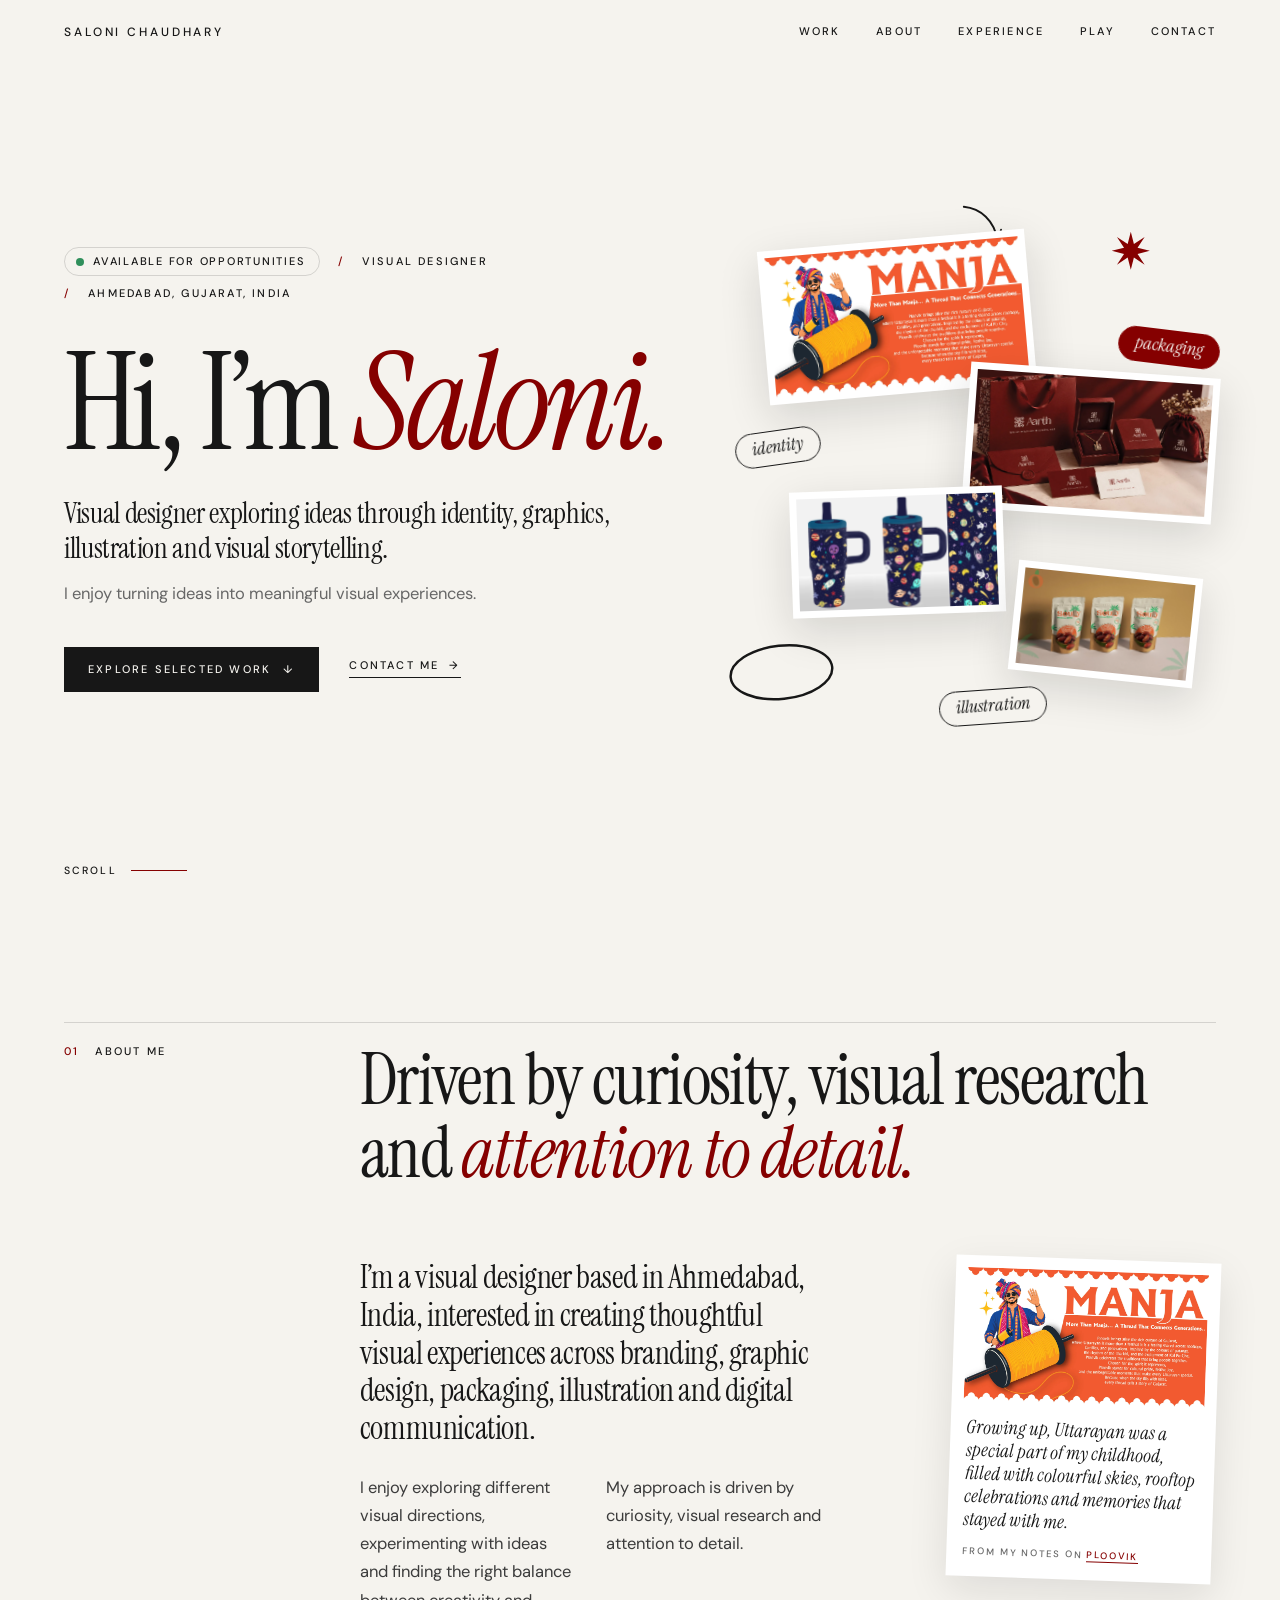
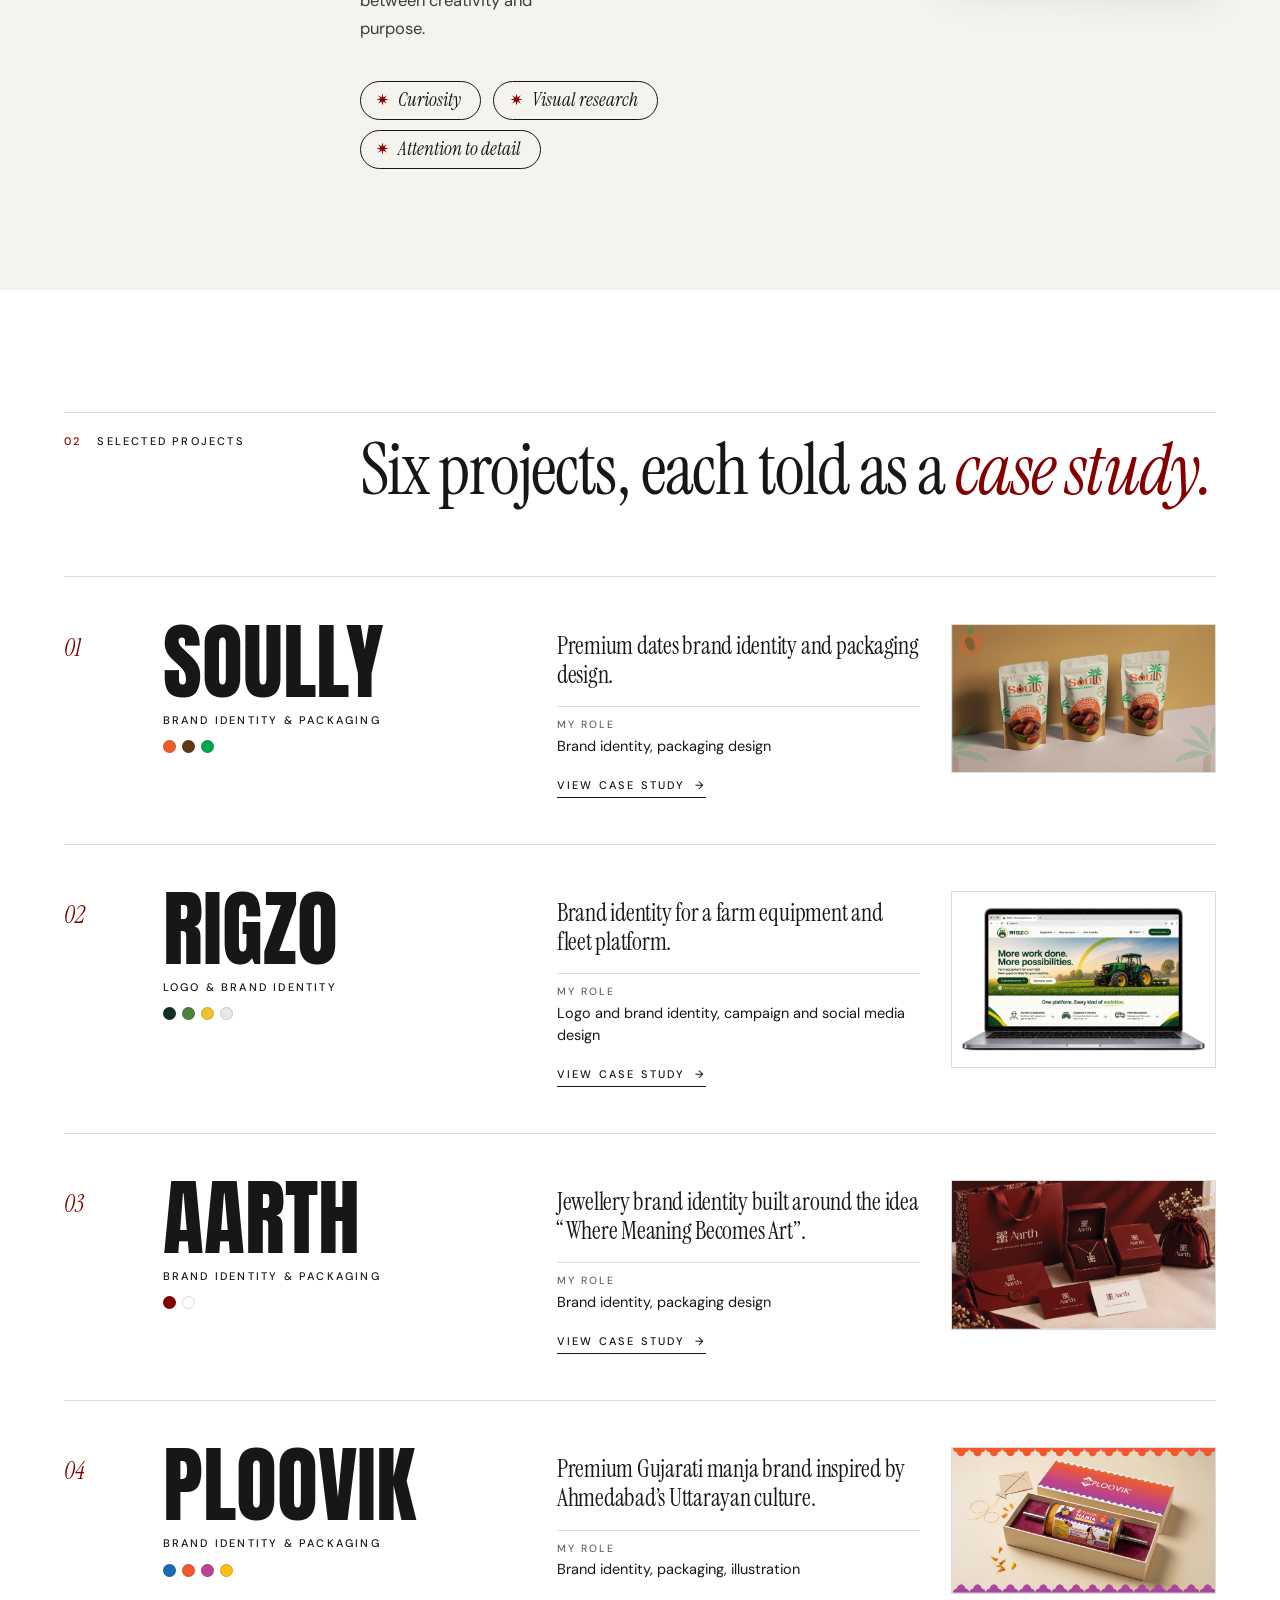
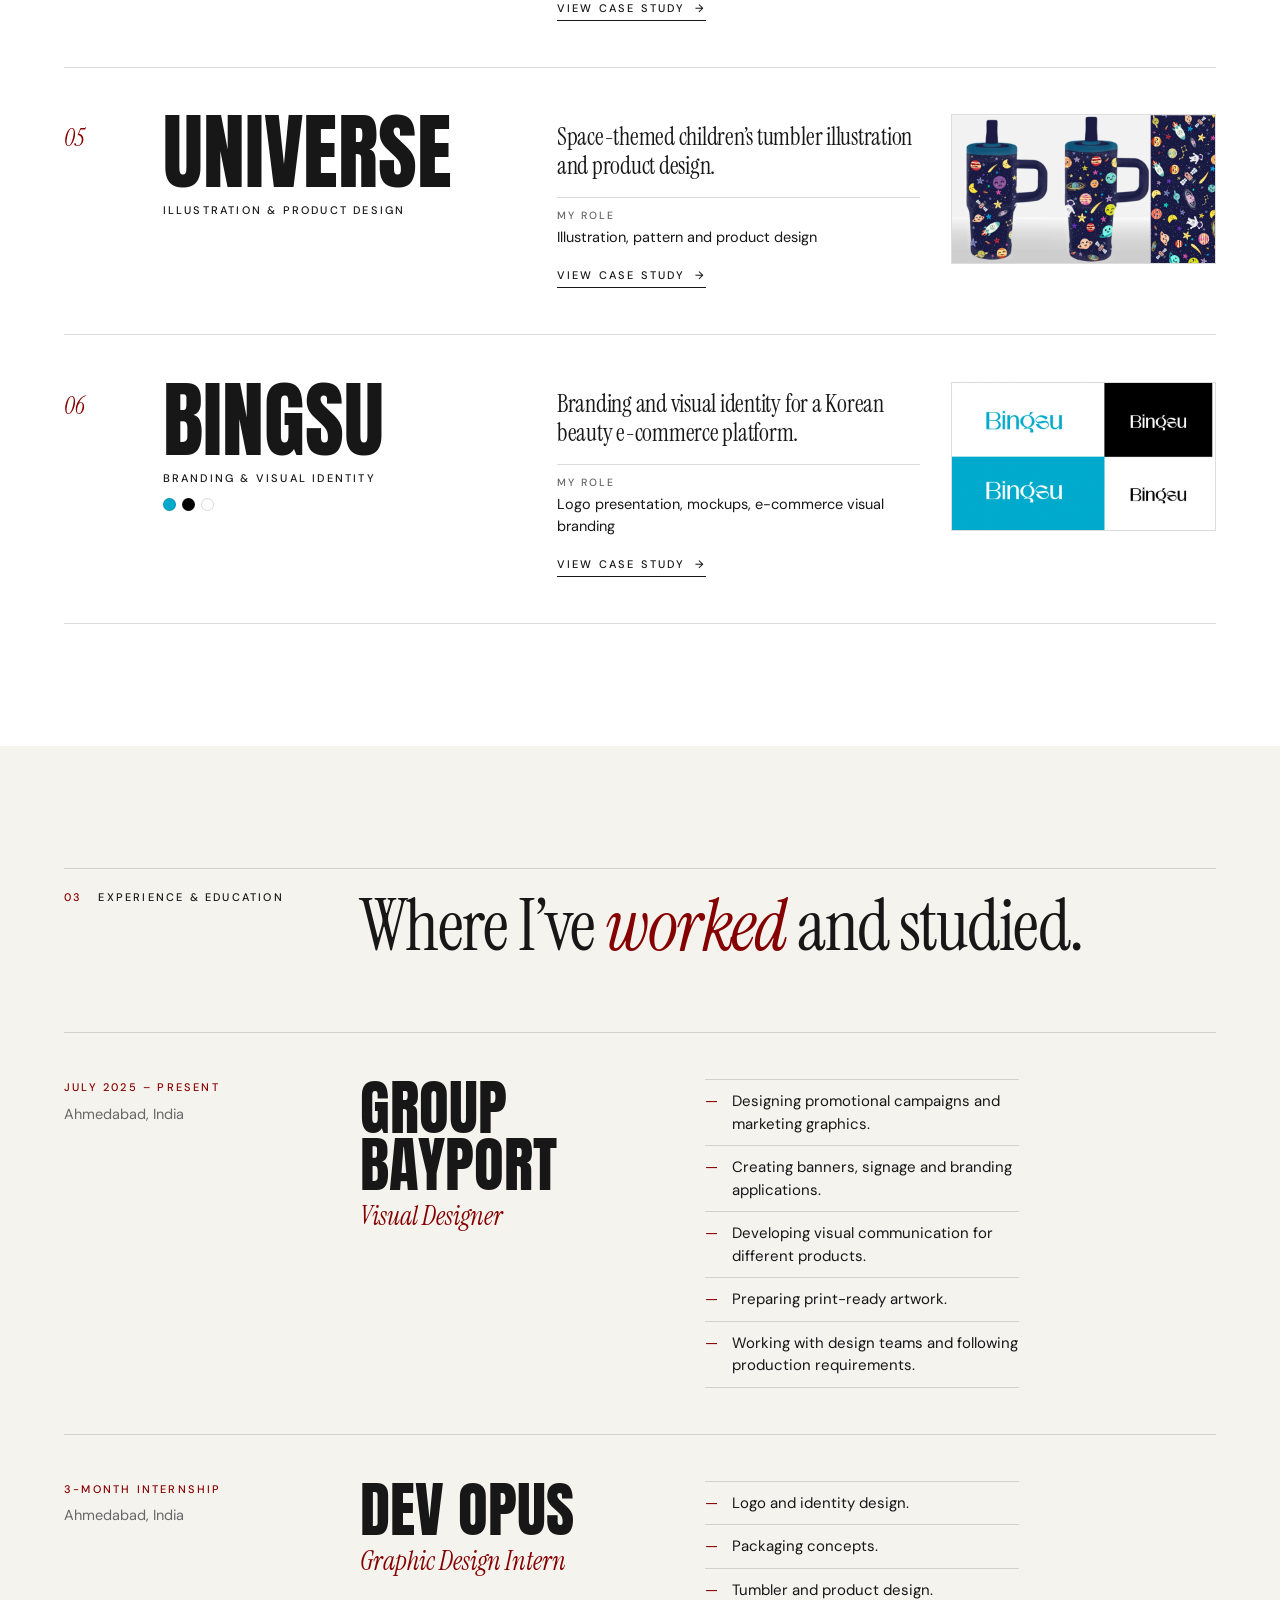
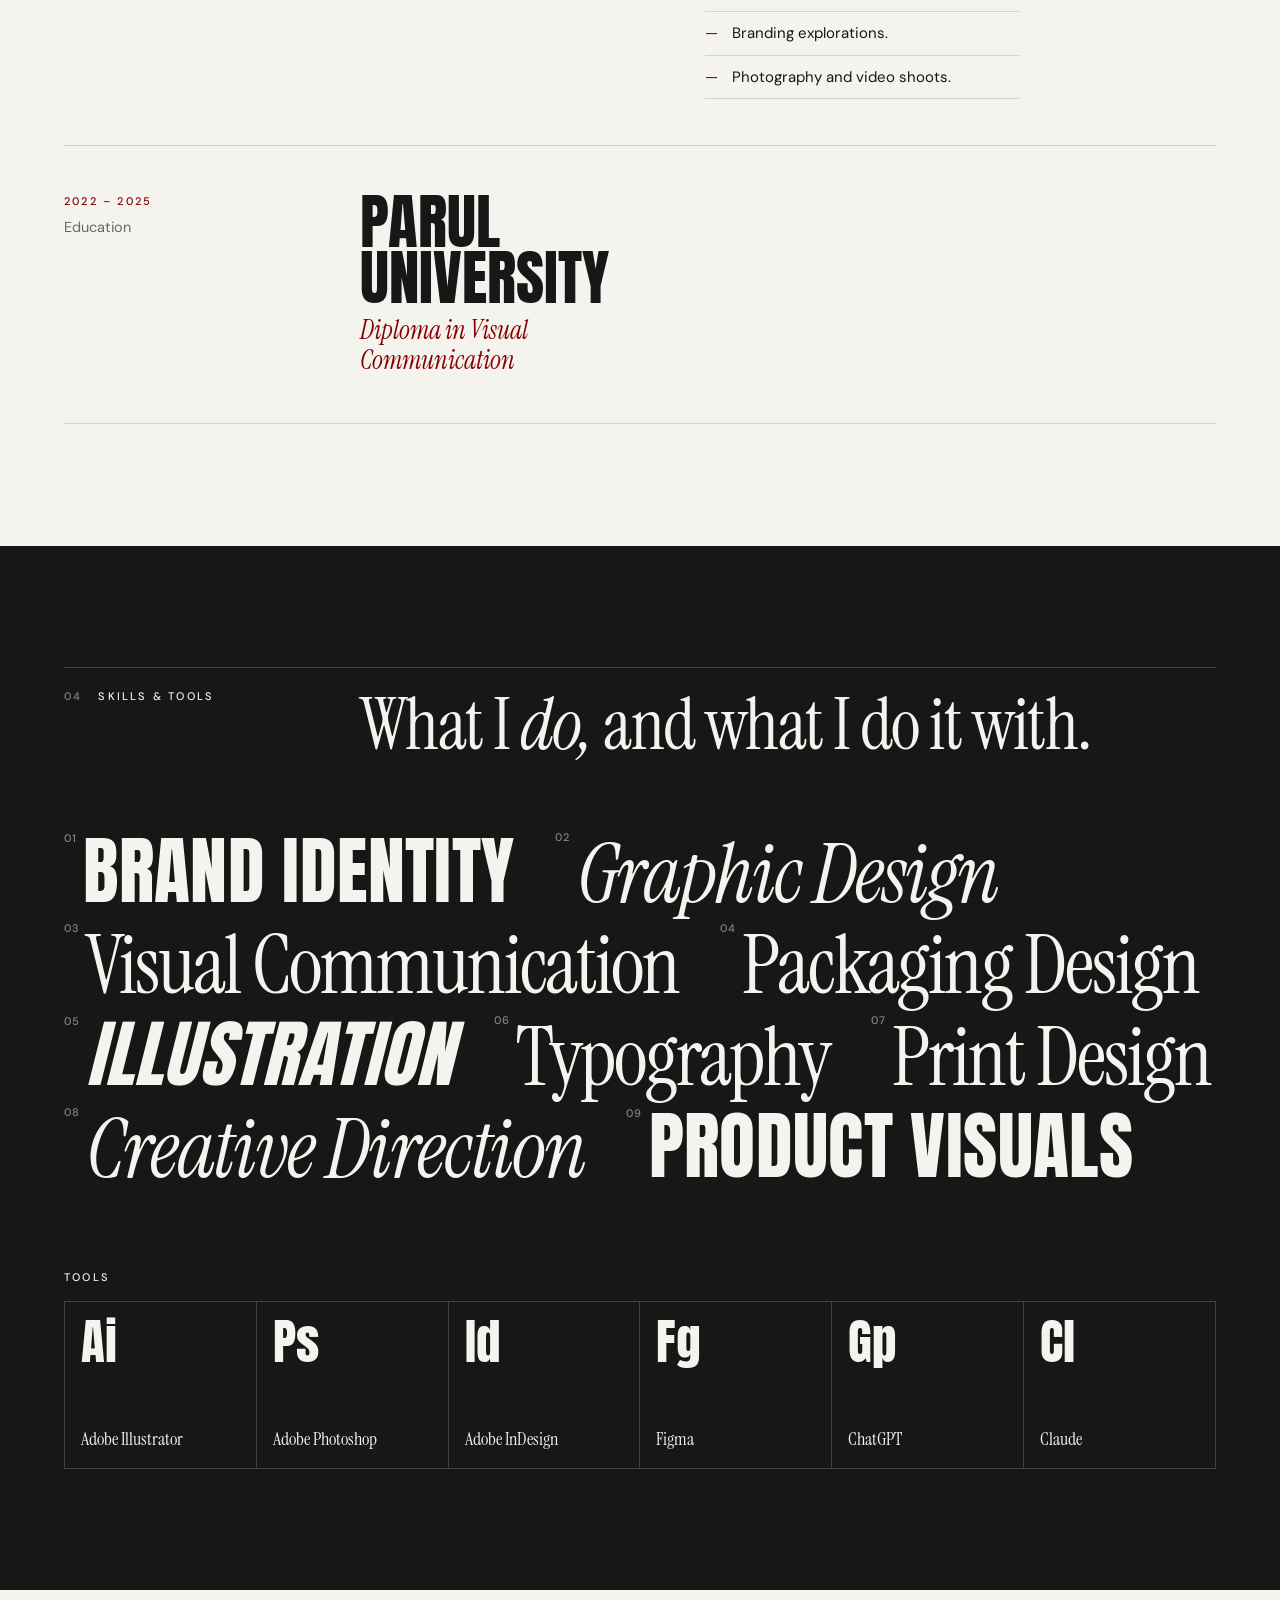
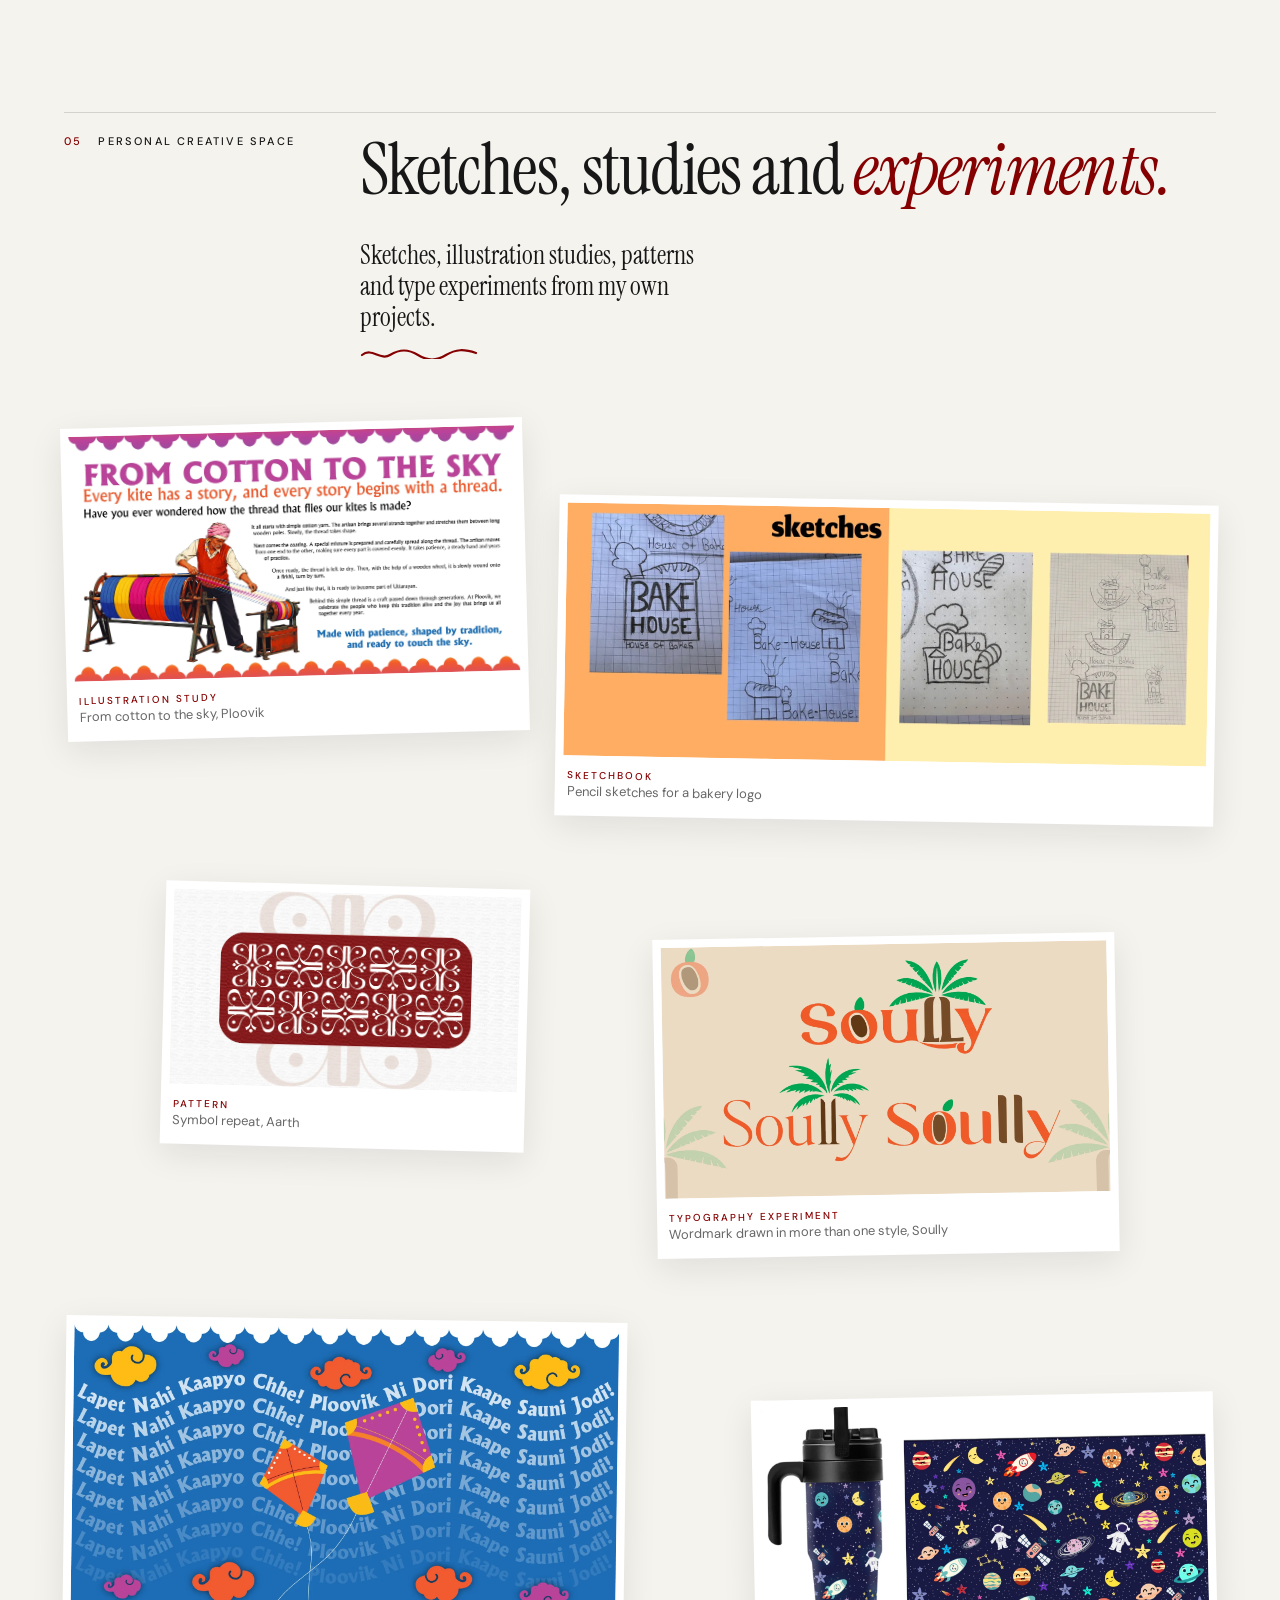
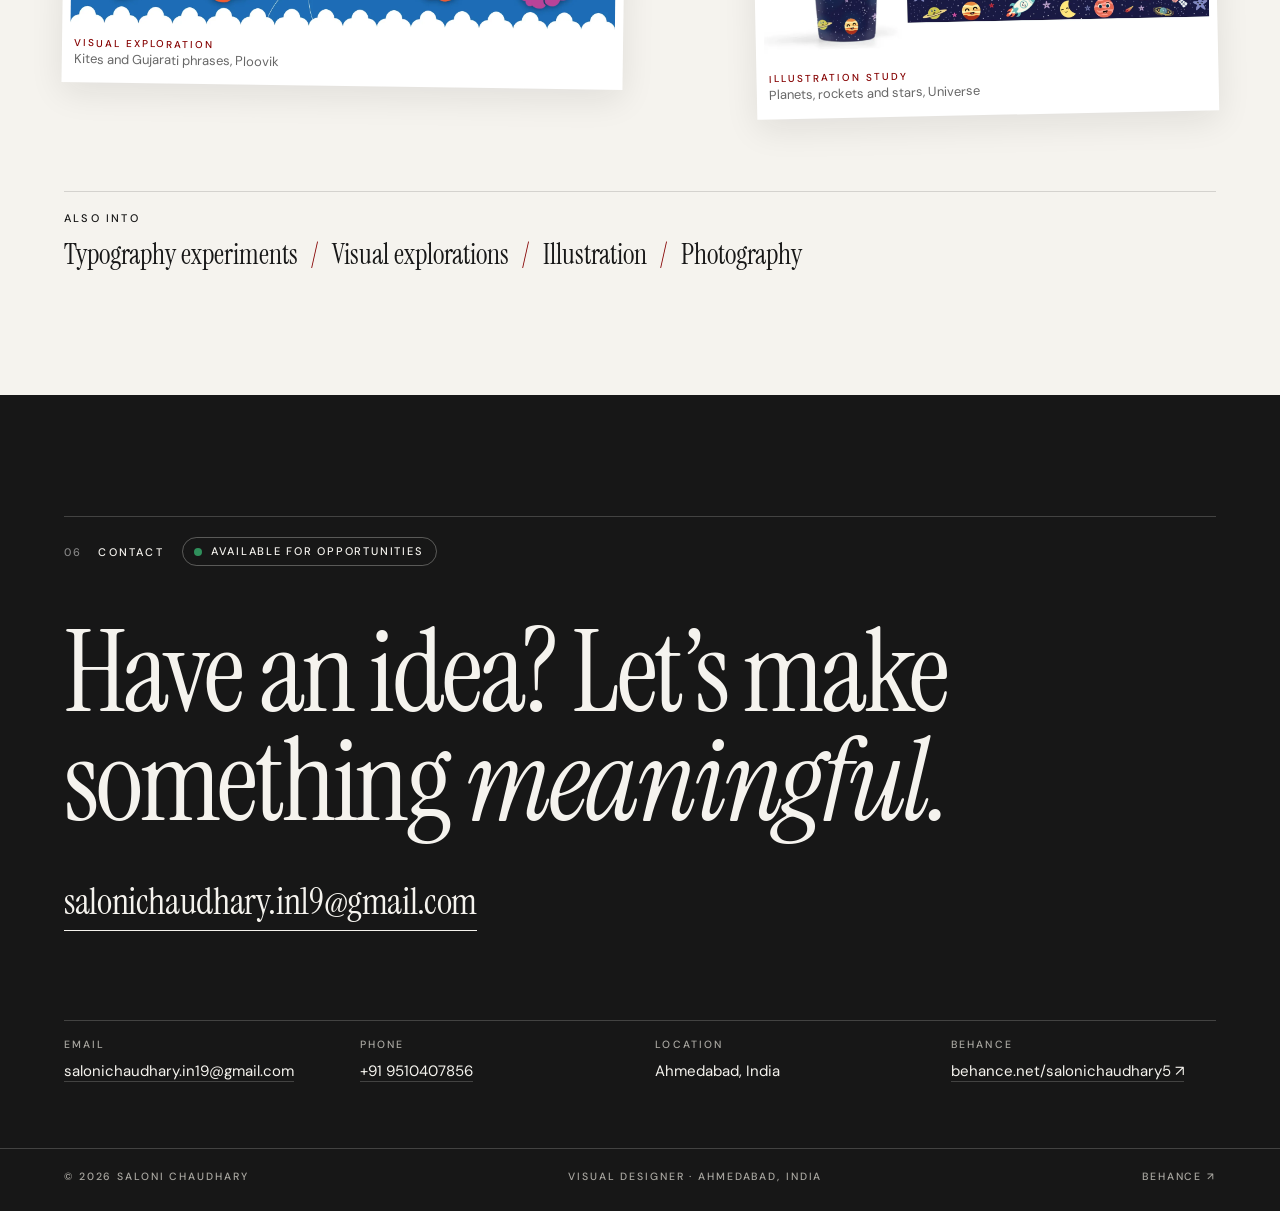
==== commit de92764f: "Personal portfolio: first-person home page and six case studies Co-Authored-By: Claude Fable 5.2 <no" ====
--- a/index.html
+++ b/index.html
@@ -3,12 +3,13 @@
 <head>
 <meta charset="utf-8">
 <meta name="viewport" content="width=device-width, initial-scale=1">
-<title>Saloni Chaudhary — Graphic Designer / Visual Designer</title>
-<meta name="description" content="Portfolio of Saloni Chaudhary, a graphic and visual designer in Ahmedabad, India, working across brand identity, packaging, typography and visual communication.">
-<meta property="og:title" content="Saloni Chaudhary — Graphic Designer / Visual Designer">
-<meta property="og:description" content="Portfolio of Saloni Chaudhary, a graphic and visual designer in Ahmedabad, India, working across brand identity, packaging, typography and visual communication.">
+<title>Saloni Chaudhary — Visual Designer, Ahmedabad</title>
+<meta name="description" content="Saloni Chaudhary is a visual designer in Ahmedabad, India, exploring ideas through identity, graphics, illustration and visual storytelling.">
+<meta property="og:title" content="Saloni Chaudhary — Visual Designer, Ahmedabad">
+<meta property="og:description" content="Saloni Chaudhary is a visual designer in Ahmedabad, India, exploring ideas through identity, graphics, illustration and visual storytelling.">
 <meta property="og:type" content="website">
-<meta property="og:image" content="https://nirav0044.github.io/saloni-portfolio/img/aarth-packaging.webp">
+<meta property="og:image" content="https://nirav0044.github.io/saloni-portfolio/img/ploovik-box.webp">
+<meta name="twitter:card" content="summary_large_image">
 <link rel="canonical" href="https://nirav0044.github.io/saloni-portfolio/">
 <meta property="og:url" content="https://nirav0044.github.io/saloni-portfolio/">
 <meta name="theme-color" content="#F5F3EE">
@@ -19,158 +20,112 @@
 <noscript><link rel="stylesheet" href="https://fonts.googleapis.com/css2?family=Anton&family=DM+Sans:opsz,wght@9..40,400;9..40,500&family=Instrument+Serif:ital@0;1&display=swap"></noscript>
 <link rel="stylesheet" href="site.css">
 <script>document.documentElement.className="js";setTimeout(function(){document.documentElement.classList.add("ready")},2500)</script>
-<script type="application/ld+json">{"@context": "https://schema.org", "@type": "Person", "name": "Saloni Chaudhary", "jobTitle": "Graphic Designer / Visual Designer", "email": "mailto:salonichaudhary.in19@gmail.com", "address": {"@type": "PostalAddress", "addressLocality": "Ahmedabad", "addressRegion": "Gujarat", "addressCountry": "IN"}, "sameAs": ["https://www.behance.net/salonichaudhary5", "https://www.linkedin.com/in/saloni-chaudhary-16333b251/"]}</script>
+<script type="application/ld+json">{"@context": "https://schema.org", "@type": "Person", "name": "Saloni Chaudhary", "jobTitle": "Visual Designer", "email": "mailto:salonichaudhary.in19@gmail.com", "address": {"@type": "PostalAddress", "addressLocality": "Ahmedabad", "addressRegion": "Gujarat", "addressCountry": "IN"}, "sameAs": ["https://www.behance.net/salonichaudhary5"]}</script>
 </head>
 <body class="p-home">
 <a class="skip" href="#main">Skip to content</a>
 <header class="head">
   <a class="brand" href="index.html" aria-label="Saloni Chaudhary, home">Saloni Chaudhary</a>
-  <nav class="nav" aria-label="Primary"><a href="index.html#work" data-nav="work">Work</a><a href="index.html#about" data-nav="about">About</a><a href="index.html#experience" data-nav="experience">Experience</a><a href="index.html#contact" data-nav="contact">Contact</a></nav>
+  <nav class="nav" aria-label="Primary"><a href="index.html#work" data-nav="work">Work</a><a href="index.html#about" data-nav="about">About</a><a href="index.html#experience" data-nav="experience">Experience</a><a href="index.html#play" data-nav="play">Play</a><a href="index.html#contact" data-nav="contact">Contact</a></nav>
   <button class="menu-btn" type="button" aria-expanded="false" aria-controls="menu"><span>Menu</span><i></i></button>
 </header>
 <div class="menu" id="menu" hidden>
-  <nav aria-label="Menu"><a href="index.html#work" data-nav="work">Work</a><a href="index.html#about" data-nav="about">About</a><a href="index.html#experience" data-nav="experience">Experience</a><a href="index.html#contact" data-nav="contact">Contact</a></nav>
-  <p class="menu-foot"><a href="mailto:salonichaudhary.in19@gmail.com">salonichaudhary.in19@gmail.com</a></p>
+  <nav aria-label="Menu"><a href="index.html#work" data-nav="work">Work</a><a href="index.html#about" data-nav="about">About</a><a href="index.html#experience" data-nav="experience">Experience</a><a href="index.html#play" data-nav="play">Play</a><a href="index.html#contact" data-nav="contact">Contact</a></nav>
+  <p class="menu-foot"><span class="avail "><i></i>Available for opportunities</span><a href="mailto:salonichaudhary.in19@gmail.com">salonichaudhary.in19@gmail.com</a></p>
 </div>
 <main id="main">
 
 <section class="hero">
   <div class="hero-main">
-    <p class="k hero-k" data-reveal><span>Graphic Designer</span><span>Visual Designer</span><span>Ahmedabad, India</span></p>
-    <h1 class="hero-title"><span class="ln"><span>Saloni</span></span><span class="ln"><span>Chaudhary</span></span></h1>
-    <div class="hero-copy">
-      <p class="hero-intro" data-reveal>Creating visual identities, thoughtful compositions and meaningful design experiences.</p>
-      <p class="hero-sub" data-reveal>Exploring the relationship between typography, colour, form and visual communication.</p>
-    </div>
+    <p class="hero-meta" data-reveal><span class="avail "><i></i>Available for opportunities</span><span>Visual Designer</span><span>Ahmedabad, Gujarat, India</span></p>
+    <h1 class="hero-title"><span class="ln"><span>Hi, I’m <em>Saloni.</em></span></span></h1>
+    <p class="hero-lead" data-reveal>Visual designer exploring ideas through identity, graphics, illustration and visual storytelling.</p>
+    <p class="hero-sub" data-reveal>I enjoy turning ideas into meaningful visual experiences.</p>
+    <p class="hero-cta" data-reveal><a class="btn" href="#work">Explore selected work</a><a class="more" href="#contact">Contact me</a></p>
   </div>
-  <aside class="hero-side">
-    <a class="hero-art" href="work/aarth/index.html" data-cursor data-reveal aria-label="Aarth project"><span class="clip"><img src="img/plate-17.webp" width="1400" height="1812" alt="Portfolio page: Aarth identity and packaging" fetchpriority="high" decoding="async"></span></a>
-    <p class="cap" data-reveal><b>04</b>Aarth — Brand Identity &amp; Packaging</p>
-    <ol class="hero-index" data-reveal aria-label="Project index"><li><a href="work/soully/index.html"><b>01</b>Soully</a></li><li><a href="work/rigzo/index.html"><b>02</b>Rigzo</a></li><li><a href="work/universe/index.html"><b>03</b>Universe</a></li><li><a href="work/aarth/index.html"><b>04</b>Aarth</a></li><li><a href="work/ploovik/index.html"><b>05</b>Ploovik</a></li><li><a href="work/bingsu/index.html"><b>06</b>Bingsu</a></li></ol>
-  </aside>
+  <div class="pin" aria-label="A few pieces from my projects">
+    <a class="pr pr1" href="work/ploovik/index.html" data-depth="14" data-cursor aria-label="Ploovik project"><img src="img/ploovik-character.webp" width="1800" height="990" alt="" fetchpriority="high" decoding="async"></a><a class="pr pr2" href="work/aarth/index.html" data-depth="-10" data-cursor aria-label="Aarth project"><img src="img/aarth-packaging.webp" width="1440" height="810" alt="" loading="lazy" decoding="async"></a><a class="pr pr3" href="work/universe/index.html" data-depth="8" data-cursor aria-label="Universe project"><img src="img/universe-tumblers.webp" width="1600" height="900" alt="" loading="lazy" decoding="async"></a><a class="pr pr4" href="work/soully/index.html" data-depth="-16" data-cursor aria-label="Soully project"><img src="img/soully-pouches.webp" width="1600" height="900" alt="" loading="lazy" decoding="async"></a>
+    <span class="tag t1" data-depth="20">identity</span><span class="tag t2" data-depth="-14">packaging</span><span class="tag t3" data-depth="10">illustration</span>
+    <span class="deco d1" data-depth="26"><svg class="sym star" viewBox="0 0 48 48" aria-hidden="true"><path d="M24 2l3.6 14.2L40 8l-8.2 12.4L46 24l-14.2 3.6L40 40l-12.4-8.2L24 46l-3.6-14.2L8 40l8.2-12.4L2 24l14.2-3.6L8 8l12.4 8.2z"/></svg></span><span class="deco d2" data-depth="-20"><svg class="sym arrow" viewBox="0 0 60 60" aria-hidden="true"><path d="M8 8c20 2 36 16 40 40M48 48l-13-5M48 48l4-13"/></svg></span><span class="deco d3" data-depth="12"><svg class="sym ring" viewBox="0 0 100 60" aria-hidden="true"><ellipse cx="50" cy="30" rx="46" ry="24" transform="rotate(-6 50 30)"/></svg></span>
+  </div>
   <a class="scroll-ind" href="#about"><span>Scroll</span><i></i></a>
 </section>
 
 <section class="sec" id="about">
-  <header class="sh"><p class="k" data-reveal><b>02</b>About</p><h2 class="h2" data-reveal>A little about me.</h2></header>
-  <div class="two">
-    <div class="about-txt">
-      <p class="lead" data-reveal>I am a Graphic and Visual Designer specialising in visual communication, brand identity, packaging design, typography and creative visual storytelling.</p>
-      <p data-reveal>My design approach combines thoughtful creative thinking with strong visual execution. I enjoy exploring typography, colour, composition and visual systems to create meaningful and engaging design experiences.</p>
-      <p data-reveal>My work spans branding, packaging, social media creatives, digital communication, advertising and print design. I believe good design is not only about aesthetics but also about creating a clear visual identity and communicating the right message.</p>
+  <header class="sh"><p class="k" data-reveal><b>01</b>About me</p><h2 class="h2" data-reveal>Driven by curiosity, visual research and <em>attention to detail.</em></h2></header>
+  <div class="about">
+    <div class="about-main">
+      <p class="lead" data-reveal>I’m a visual designer based in Ahmedabad, India, interested in creating thoughtful visual experiences across branding, graphic design, packaging, illustration and digital communication.</p>
+      <div class="about-cols">
+        <p data-reveal>I enjoy exploring different visual directions, experimenting with ideas and finding the right balance between creativity and purpose.</p>
+        <p data-reveal>My approach is driven by curiosity, visual research and attention to detail.</p>
+      </div>
+      <ul class="approach" data-reveal><li><svg class="sym star" viewBox="0 0 48 48" aria-hidden="true"><path d="M24 2l3.6 14.2L40 8l-8.2 12.4L46 24l-14.2 3.6L40 40l-12.4-8.2L24 46l-3.6-14.2L8 40l8.2-12.4L2 24l14.2-3.6L8 8l12.4 8.2z"/></svg>Curiosity</li><li><svg class="sym star" viewBox="0 0 48 48" aria-hidden="true"><path d="M24 2l3.6 14.2L40 8l-8.2 12.4L46 24l-14.2 3.6L40 40l-12.4-8.2L24 46l-3.6-14.2L8 40l8.2-12.4L2 24l14.2-3.6L8 8l12.4 8.2z"/></svg>Visual research</li><li><svg class="sym star" viewBox="0 0 48 48" aria-hidden="true"><path d="M24 2l3.6 14.2L40 8l-8.2 12.4L46 24l-14.2 3.6L40 40l-12.4-8.2L24 46l-3.6-14.2L8 40l8.2-12.4L2 24l14.2-3.6L8 8l12.4 8.2z"/></svg>Attention to detail</li></ul>
     </div>
-    <dl class="panel" data-reveal>
-      <div><dt>Name</dt><dd>Saloni Chaudhary</dd></div>
-      <div><dt>Role</dt><dd>Graphic Designer / Visual Designer</dd></div>
-      <div><dt>Location</dt><dd>Ahmedabad, Gujarat, India</dd></div>
-      <div><dt>Areas of focus</dt><dd>Brand Identity / Packaging / Typography / Visual Communication</dd></div>
-    </dl>
+    <aside class="note" data-reveal>
+      <span class="clip"><img src="img/ploovik-character.webp" width="1800" height="990" alt="Ploovik brand character holding a spool of manja" loading="lazy" decoding="async"></span>
+      <blockquote>Growing up, Uttarayan was a special part of my childhood, filled with colourful skies, rooftop celebrations and memories that stayed with me.</blockquote>
+      <p class="k">From my notes on <a href="work/ploovik/index.html">Ploovik</a></p>
+    </aside>
   </div>
 </section>
 
-<section class="sec white" id="education">
-  <header class="sh"><p class="k" data-reveal><b>03</b>Education</p><h2 class="h2" data-reveal>Education &amp; Foundation</h2></header>
-  <div class="edu">
-    <div class="edu-txt">
-      <p class="k" data-reveal>Diploma in</p>
-      <p class="edu-big" data-reveal>Visual<br>Communication</p>
-      <p class="edu-uni" data-reveal>Parul University</p>
-    </div>
-    <figure class="plate" data-reveal><a href="img/plate-04.webp" data-zoom aria-label="Enlarge: Education: Diploma in Visual Communication, Parul University"><span class="clip"><img src="img/plate-04.webp" width="1400" height="1812" alt="Portfolio page: Education: Diploma in Visual Communication, Parul University" loading="lazy" decoding="async"></span></a><figcaption><b>04</b>Education: Diploma in Visual Communication, Parul University</figcaption></figure>
-  </div>
+<section class="sec white" id="work">
+  <header class="sh"><p class="k" data-reveal><b>02</b>Selected projects</p><h2 class="h2" data-reveal>Six projects, each told as a <em>case study.</em></h2></header>
+  <div class="pe-list"><article class="pe" data-reveal><span class="pe-n">01</span><div class="pe-head"><h3 class="pe-t"><a href="work/soully/index.html">Soully</a></h3><p class="pe-k">Brand Identity &amp; Packaging</p><p class="dotrow"><i style="background:#F05A28"></i><i style="background:#603813"></i><i style="background:#00A551"></i></p></div><div class="pe-body"><p class="pe-d">Premium dates brand identity and packaging design.</p><dl><div><dt>My role</dt><dd>Brand identity, packaging design</dd></div></dl><a class="more" href="work/soully/index.html">View case study</a></div><a class="pe-img" href="work/soully/index.html" data-cursor tabindex="-1" aria-hidden="true"><span class="clip"><img src="img/soully-pouches.webp" width="1600" height="900" alt="" loading="lazy" decoding="async"></span></a></article><article class="pe" data-reveal><span class="pe-n">02</span><div class="pe-head"><h3 class="pe-t"><a href="work/rigzo/index.html">Rigzo</a></h3><p class="pe-k">Logo &amp; Brand Identity</p><p class="dotrow"><i style="background:#0F2F25"></i><i style="background:#4F813B"></i><i style="background:#EEC329"></i><i style="background:#EBE9E5"></i></p></div><div class="pe-body"><p class="pe-d">Brand identity for a farm equipment and fleet platform.</p><dl><div><dt>My role</dt><dd>Logo and brand identity, campaign and social media design</dd></div></dl><a class="more" href="work/rigzo/index.html">View case study</a></div><a class="pe-img" href="work/rigzo/index.html" data-cursor tabindex="-1" aria-hidden="true"><span class="clip"><img src="img/rigzo-laptop.webp" width="1536" height="1024" alt="" loading="lazy" decoding="async"></span></a></article><article class="pe" data-reveal><span class="pe-n">03</span><div class="pe-head"><h3 class="pe-t"><a href="work/aarth/index.html">Aarth</a></h3><p class="pe-k">Brand Identity &amp; Packaging</p><p class="dotrow"><i style="background:#850000"></i><i style="background:#FFFFFF"></i></p></div><div class="pe-body"><p class="pe-d">Jewellery brand identity built around the idea “Where Meaning Becomes Art”.</p><dl><div><dt>My role</dt><dd>Brand identity, packaging design</dd></div></dl><a class="more" href="work/aarth/index.html">View case study</a></div><a class="pe-img" href="work/aarth/index.html" data-cursor tabindex="-1" aria-hidden="true"><span class="clip"><img src="img/aarth-packaging.webp" width="1440" height="810" alt="" loading="lazy" decoding="async"></span></a></article><article class="pe" data-reveal><span class="pe-n">04</span><div class="pe-head"><h3 class="pe-t"><a href="work/ploovik/index.html">Ploovik</a></h3><p class="pe-k">Brand Identity &amp; Packaging</p><p class="dotrow"><i style="background:#1C6CB5"></i><i style="background:#F1582D"></i><i style="background:#BA4298"></i><i style="background:#FDBC16"></i></p></div><div class="pe-body"><p class="pe-d">Premium Gujarati manja brand inspired by Ahmedabad’s Uttarayan culture.</p><dl><div><dt>My role</dt><dd>Brand identity, packaging, illustration</dd></div></dl><a class="more" href="work/ploovik/index.html">View case study</a></div><a class="pe-img" href="work/ploovik/index.html" data-cursor tabindex="-1" aria-hidden="true"><span class="clip"><img src="img/ploovik-box.webp" width="1800" height="990" alt="" loading="lazy" decoding="async"></span></a></article><article class="pe" data-reveal><span class="pe-n">05</span><div class="pe-head"><h3 class="pe-t"><a href="work/universe/index.html">Universe</a></h3><p class="pe-k">Illustration &amp; Product Design</p><p class="dotrow"></p></div><div class="pe-body"><p class="pe-d">Space-themed children’s tumbler illustration and product design.</p><dl><div><dt>My role</dt><dd>Illustration, pattern and product design</dd></div></dl><a class="more" href="work/universe/index.html">View case study</a></div><a class="pe-img" href="work/universe/index.html" data-cursor tabindex="-1" aria-hidden="true"><span class="clip"><img src="img/universe-tumblers.webp" width="1600" height="900" alt="" loading="lazy" decoding="async"></span></a></article><article class="pe" data-reveal><span class="pe-n">06</span><div class="pe-head"><h3 class="pe-t"><a href="work/bingsu/index.html">Bingsu</a></h3><p class="pe-k">Branding &amp; Visual Identity</p><p class="dotrow"><i style="background:#00AACC"></i><i style="background:#000000"></i><i style="background:#FFFFFF"></i></p></div><div class="pe-body"><p class="pe-d">Branding and visual identity for a Korean beauty e-commerce platform.</p><dl><div><dt>My role</dt><dd>Logo presentation, mockups, e-commerce visual branding</dd></div></dl><a class="more" href="work/bingsu/index.html">View case study</a></div><a class="pe-img" href="work/bingsu/index.html" data-cursor tabindex="-1" aria-hidden="true"><span class="clip"><img src="img/bingsu-logos.webp" width="1600" height="900" alt="" loading="lazy" decoding="async"></span></a></article></div>
 </section>
 
 <section class="sec" id="experience">
-  <header class="sh"><p class="k" data-reveal><b>04</b>Experience</p><h2 class="h2" data-reveal>Experience &amp; Practice</h2></header>
+  <header class="sh"><p class="k" data-reveal><b>03</b>Experience &amp; education</p><h2 class="h2" data-reveal>Where I’ve <em>worked</em> and studied.</h2></header>
   <ol class="xp">
     <li data-reveal>
-      <div class="xp-meta"><b>Experience 01</b><span>July 2025 – Present</span><span>Ahmedabad, India</span></div>
-      <div class="xp-body">
-        <h3>Group Bayport</h3>
-        <p class="xp-role">Visual Designer</p>
-        <p class="xp-desc">Creating visual assets for promotional campaigns, banners, signage, branding applications and print-ready artwork.</p>
-        <p class="k">Responsibilities</p>
-        <ol class="xp-list num"><li><b>01</b>Translating briefs and customer feedback into clear design solutions.</li><li><b>02</b>Maintaining brand consistency.</li><li><b>03</b>Applying typography, colour, composition and visual hierarchy.</li><li><b>04</b>Preparing production-ready files.</li><li><b>05</b>Managing revisions with accuracy, quality and attention to deadlines.</li></ol>
-      </div>
+      <div class="xp-meta"><b>July 2025 – Present</b><span>Ahmedabad, India</span></div>
+      <div class="xp-body"><h3>Group Bayport</h3><p class="xp-role">Visual Designer</p><ul class="xp-list"><li>Designing promotional campaigns and marketing graphics.</li><li>Creating banners, signage and branding applications.</li><li>Developing visual communication for different products.</li><li>Preparing print-ready artwork.</li><li>Working with design teams and following production requirements.</li></ul></div>
     </li>
     <li data-reveal>
-      <div class="xp-meta"><b>Experience 02</b><span>3-Month Internship</span><span>Ahmedabad, India</span></div>
-      <div class="xp-body">
-        <h3>Dev Opus</h3>
-        <p class="xp-role">Graphic Design Intern</p>
-        <p class="xp-desc">Worked on logo design, packaging, tumbler designs and branding concepts, while also participating in photography and video shoots.</p>
-        <p class="k">The experience included</p>
-        <ul class="xp-list"><li>Logo design.</li><li>Packaging design.</li><li>Tumbler design.</li><li>Branding concepts.</li><li>Photography and video shoot participation.</li></ul>
-      </div>
+      <div class="xp-meta"><b>3-month internship</b><span>Ahmedabad, India</span></div>
+      <div class="xp-body"><h3>Dev Opus</h3><p class="xp-role">Graphic Design Intern</p><ul class="xp-list"><li>Logo and identity design.</li><li>Packaging concepts.</li><li>Tumbler and product design.</li><li>Branding explorations.</li><li>Photography and video shoots.</li></ul></div>
+    </li>
+    <li class="xp-edu" data-reveal>
+      <div class="xp-meta"><b>2022 – 2025</b><span>Education</span></div>
+      <div class="xp-body"><h3>Parul University</h3><p class="xp-role">Diploma in Visual Communication</p></div>
     </li>
   </ol>
 </section>
 
-<section class="sec dark" id="tools">
-  <header class="sh"><p class="k" data-reveal><b>05</b>Tools &amp; skills</p><h2 class="h2" data-reveal>Tools I work with.</h2></header>
-  <div class="tools">
-    <div>
-      <p class="k" data-reveal>Adobe Creative Suite</p>
-      <ol class="tl"><li data-reveal><b>01</b><span class="tn">Adobe Illustrator</span><span class="tu">Design execution.</span><i>Ai</i></li><li data-reveal><b>02</b><span class="tn">Adobe Photoshop</span><span class="tu">Image editing.</span><i>Ps</i></li><li data-reveal><b>03</b><span class="tn">Adobe InDesign</span><span class="tu">Layouts.</span><i>Id</i></li></ol>
-    </div>
-    <div class="tools-side">
-      <p class="k" data-reveal>AI &amp; creative assistance</p>
-      <p class="ai" data-reveal>ChatGPT<br>Claude</p>
-      <p class="tools-note" data-reveal>I use these tools for design execution, image editing, layouts, visual research, creative exploration, ideation and productivity.</p>
-    </div>
-  </div>
-  <p class="k disc-k" data-reveal>Design disciplines</p>
-  <ul class="disc" data-reveal><li>Graphic Design</li><li>Visual Communication</li><li>Brand Identity</li><li>Packaging Design</li><li>Typography</li><li>Layout Design</li><li>Colour and Composition</li><li>Visual Storytelling</li></ul>
+<section class="sec dark" id="skills">
+  <header class="sh"><p class="k" data-reveal><b>04</b>Skills &amp; tools</p><h2 class="h2" data-reveal>What I <em>do,</em> and what I do it with.</h2></header>
+  <ul class="areas"><li data-reveal><sup>01</sup>Brand Identity</li><li data-reveal><sup>02</sup>Graphic Design</li><li data-reveal><sup>03</sup>Visual Communication</li><li data-reveal><sup>04</sup>Packaging Design</li><li data-reveal><sup>05</sup>Illustration</li><li data-reveal><sup>06</sup>Typography</li><li data-reveal><sup>07</sup>Print Design</li><li data-reveal><sup>08</sup>Creative Direction</li><li data-reveal><sup>09</sup>Product Visuals</li></ul>
+  <p class="k tools-k" data-reveal>Tools</p>
+  <ul class="tools"><li data-reveal><span class="mono">Ai</span><b>Adobe Illustrator</b></li><li data-reveal><span class="mono">Ps</span><b>Adobe Photoshop</b></li><li data-reveal><span class="mono">Id</span><b>Adobe InDesign</b></li><li data-reveal><span class="mono">Fg</span><b>Figma</b></li><li data-reveal><span class="mono">Gp</span><b>ChatGPT</b></li><li data-reveal><span class="mono">Cl</span><b>Claude</b></li></ul>
 </section>
 
-<section class="sec" id="work">
-  <header class="sh"><p class="k" data-reveal><b>06</b>Work</p><h2 class="h2" data-reveal>Selected Works.</h2><p class="sub" data-reveal>A collection of identities, visual explorations and design applications.</p></header>
-  <div class="pj-list"><article class="pj pj-full" data-reveal><a class="pj-img" href="work/soully/index.html" data-cursor aria-label="Soully project"><span class="pj-clip"><img src="img/soully-pouches.webp" width="1600" height="900" alt="Three Soully stand-up pouches of premium dates" loading="lazy" decoding="async"></span></a><div class="pj-txt"><span class="pj-n">01</span><h3 class="pj-t"><a href="work/soully/index.html">Soully</a></h3><span class="pj-k">Brand Identity &amp; Packaging Design</span><span class="pj-i">Soully is a premium dates brand. This case study presents the original logo and its concept, the colour and type choices, and the packaging and product applications.</span><a class="more" href="work/soully/index.html">Explore project</a></div></article><article class="pj pj-split-right" data-reveal><a class="pj-img" href="work/rigzo/index.html" data-cursor aria-label="Rigzo project"><span class="pj-clip"><img src="img/rigzo-laptop.webp" width="1536" height="1024" alt="Rigzo website on a laptop" loading="lazy" decoding="async"></span></a><div class="pj-txt"><span class="pj-n">02</span><h3 class="pj-t"><a href="work/rigzo/index.html">Rigzo</a></h3><span class="pj-k">Logo &amp; Brand Identity</span><span class="pj-i">Rigzo is a platform for farm equipment and fleet accounts: tractor, harvester and pickup-transport work for farmers, equipment owners and fleet businesses.</span><a class="more" href="work/rigzo/index.html">Explore project</a></div></article><article class="pj pj-split-left" data-reveal><a class="pj-img" href="work/universe/index.html" data-cursor aria-label="Universe project"><span class="pj-clip"><img src="img/universe-tumblers.webp" width="1600" height="900" alt="Two Universe kids&#x27; tumblers with the space pattern" loading="lazy" decoding="async"></span></a><div class="pj-txt"><span class="pj-n">03</span><h3 class="pj-t"><a href="work/universe/index.html">Universe</a></h3><span class="pj-k">Illustration &amp; Product Design</span><span class="pj-i">A space-themed tumbler for kids: an illustrative pattern of planets, rockets and stars, designed and applied to the product.</span><a class="more" href="work/universe/index.html">Explore project</a></div></article><article class="pj pj-full" data-reveal><a class="pj-img" href="work/aarth/index.html" data-cursor aria-label="Aarth project"><span class="pj-clip"><img src="img/aarth-packaging.webp" width="1440" height="810" alt="Aarth packaging: bag, boxes, pouch and cards in burgundy" loading="lazy" decoding="async"></span></a><div class="pj-txt"><span class="pj-n">04</span><h3 class="pj-t"><a href="work/aarth/index.html">Aarth</a></h3><span class="pj-k">Brand Identity &amp; Packaging</span><span class="pj-i">Where Meaning Becomes Art.</span><a class="more" href="work/aarth/index.html">Explore project</a></div></article><article class="pj pj-split-right" data-reveal><a class="pj-img" href="work/ploovik/index.html" data-cursor aria-label="Ploovik project"><span class="pj-clip"><img src="img/ploovik-box.webp" width="1800" height="990" alt="Ploovik manja spool in a gift box" loading="lazy" decoding="async"></span></a><div class="pj-txt"><span class="pj-n">05</span><h3 class="pj-t"><a href="work/ploovik/index.html">Ploovik</a></h3><span class="pj-k">Brand Identity &amp; Packaging Design</span><span class="pj-i">Ploovik is a premium Gujarati manja brand inspired by the vibrant culture and traditions of Uttarayan.</span><a class="more" href="work/ploovik/index.html">Explore project</a></div></article><article class="pj pj-split-left" data-reveal><a class="pj-img" href="work/bingsu/index.html" data-cursor aria-label="Bingsu project"><span class="pj-clip"><img src="img/bingsu-logos.webp" width="1600" height="900" alt="Bingsu logo on white, black and blue" loading="lazy" decoding="async"></span></a><div class="pj-txt"><span class="pj-n">06</span><h3 class="pj-t"><a href="work/bingsu/index.html">Bingsu</a></h3><span class="pj-k">Branding</span><a class="more" href="work/bingsu/index.html">Explore project</a></div></article></div>
-</section>
-
-<section class="sec white" id="typography">
-  <header class="sh"><p class="k" data-reveal><b>07</b>Typography experiments</p><h2 class="h2" data-reveal>Type is the voice of a design.</h2></header>
-  <div class="tg">
-    <div class="tg-a"><figure class="plate" data-reveal><a href="img/plate-28.webp" data-zoom aria-label="Enlarge: Typography is the voice of a design"><span class="clip"><img src="img/plate-28.webp" width="1400" height="1812" alt="Portfolio page: Typography is the voice of a design" loading="lazy" decoding="async"></span></a><figcaption><b>28</b>Typography is the voice of a design</figcaption></figure></div><div class="tg-b"><figure class="plate" data-reveal><a href="img/plate-29.webp" data-zoom aria-label="Enlarge: Typefaces and hierarchy"><span class="clip"><img src="img/plate-29.webp" width="1400" height="1812" alt="Portfolio page: Typefaces and hierarchy" loading="lazy" decoding="async"></span></a><figcaption><b>29</b>Typefaces and hierarchy</figcaption></figure></div>
-    <div class="tg-c"><figure class="plate" data-reveal><a href="img/plate-30.webp" data-zoom aria-label="Enlarge: Communicate, connect, impress: repetition, scale and outline"><span class="clip"><img src="img/plate-30.webp" width="1400" height="1812" alt="Portfolio page: Communicate, connect, impress: repetition, scale and outline" loading="lazy" decoding="async"></span></a><figcaption><b>30</b>Communicate, connect, impress: repetition, scale and outline</figcaption></figure></div><div class="tg-d"><figure class="plate" data-reveal><a href="img/plate-31.webp" data-zoom aria-label="Enlarge: Bold against thin"><span class="clip"><img src="img/plate-31.webp" width="1400" height="1812" alt="Portfolio page: Bold against thin" loading="lazy" decoding="async"></span></a><figcaption><b>31</b>Bold against thin</figcaption></figure></div>
-    <div class="tg-e"><figure class="plate" data-reveal><a href="img/plate-32.webp" data-zoom aria-label="Enlarge: Form before decoration"><span class="clip"><img src="img/plate-32.webp" width="1400" height="1812" alt="Portfolio page: Form before decoration" loading="lazy" decoding="async"></span></a><figcaption><b>32</b>Form before decoration</figcaption></figure></div>
-    <div class="tg-f" data-reveal>
-      <p class="k">Project typefaces shown in the portfolio</p>
-      <dl class="faces">
-        <div><dt>Soully</dt><dd>Laviossa Medium, Andor</dd></div>
-        <div><dt>Ploovik</dt><dd>Albertus Extra Bold, Medium</dd></div>
-        <div><dt>Aarth</dt><dd>Aulane Demo</dd></div>
-      </dl>
-    </div>
-  </div>
+<section class="sec" id="play">
+  <header class="sh"><p class="k" data-reveal><b>05</b>Personal creative space</p><h2 class="h2" data-reveal>Sketches, studies and <em>experiments.</em></h2></header>
+  <p class="play-intro" data-reveal>Sketches, illustration studies, patterns and type experiments from my own projects. <svg class="sym squig" viewBox="0 0 120 12" preserveAspectRatio="none" aria-hidden="true"><path d="M2 8c10-8 18 6 28 0s18-6 28 0 18 6 28 0 18-6 30-2"/></svg></p>
+  <div class="wall"><figure class="pw pw1" data-reveal><span class="clip"><img src="img/ploovik-cotton.webp" width="1800" height="990" alt="From cotton to the sky: illustration of manja being made" loading="lazy" decoding="async"></span><figcaption><b>Illustration study</b>From cotton to the sky, Ploovik</figcaption></figure><figure class="pw pw2" data-reveal><span class="clip"><img src="img/bake-sketches.webp" width="1600" height="629" alt="Pencil sketches for a bakery logo on grid paper" loading="lazy" decoding="async"></span><figcaption><b>Sketchbook</b>Pencil sketches for a bakery logo</figcaption></figure><figure class="pw pw3" data-reveal><span class="clip"><img src="img/aarth-pattern.webp" width="1440" height="810" alt="Aarth pattern built from the symbol" loading="lazy" decoding="async"></span><figcaption><b>Pattern</b>Symbol repeat, Aarth</figcaption></figure><figure class="pw pw4" data-reveal><span class="clip"><img src="img/soully-type.webp" width="1600" height="900" alt="Type exploration for the Soully wordmark" loading="lazy" decoding="async"></span><figcaption><b>Typography experiment</b>Wordmark drawn in more than one style, Soully</figcaption></figure><figure class="pw pw5" data-reveal><span class="clip"><img src="img/ploovik-pattern.webp" width="1800" height="990" alt="Ploovik pattern of kites and Gujarati phrases on blue" loading="lazy" decoding="async"></span><figcaption><b>Visual exploration</b>Kites and Gujarati phrases, Ploovik</figcaption></figure><figure class="pw pw6" data-reveal><span class="clip"><img src="img/universe-pattern.webp" width="1600" height="900" alt="Universe tumbler in black beside its space pattern of planets, rockets and stars" loading="lazy" decoding="async"></span><figcaption><b>Illustration study</b>Planets, rockets and stars, Universe</figcaption></figure></div>
+  <p class="interests" data-reveal><span class="k">Also into</span> Typography experiments <i>/</i> Visual explorations <i>/</i> Illustration <i>/</i> Photography</p>
 </section>
 
 <section class="sec dark contact" id="contact">
-  <p class="k" data-reveal><b>08</b>Contact</p>
-  <div class="ct">
-    <div class="ct-main">
-      <h2 class="ct-h" data-reveal>Let’s create something <em>meaningful.</em></h2>
-      <p class="ct-sub" data-reveal>Designed with curiosity and intention.</p>
-      <a class="ct-mail" href="mailto:salonichaudhary.in19@gmail.com" data-reveal>salonichaudhary.in19@gmail.com</a>
-    </div>
-    <div class="ct-plate"><figure class="plate" data-reveal><a href="img/plate-33.webp" data-zoom aria-label="Enlarge: Let&#x27;s create something meaningful"><span class="clip"><img src="img/plate-33.webp" width="1400" height="1812" alt="Portfolio page: Let&#x27;s create something meaningful" loading="lazy" decoding="async"></span></a></figure></div>
-  </div>
+  <p class="k" data-reveal><b>06</b>Contact<span class="avail inline"><i></i>Available for opportunities</span></p>
+  <h2 class="ct-h" data-reveal>Have an idea? Let’s make something <em>meaningful.</em></h2>
+  <p class="ct-cta" data-reveal><a class="ct-mail" href="mailto:salonichaudhary.in19@gmail.com">salonichaudhary.in19@gmail.com</a></p>
   <dl class="ct-list" data-reveal>
+    <div><dt>Email</dt><dd><a href="mailto:salonichaudhary.in19@gmail.com">salonichaudhary.in19@gmail.com</a></dd></div>
     <div><dt>Phone</dt><dd><a href="tel:+919510407856">+91 9510407856</a></dd></div>
-    <div><dt>Email</dt><dd><a href="mailto:salonichaudhary.in19@gmail.com">salonichaudhary.in19@gmail.com</a></dd></div>
-    <div><dt>Location</dt><dd>Ahmedabad, Gujarat, India</dd></div>
-    <div><dt>LinkedIn</dt><dd><a href="https://www.linkedin.com/in/saloni-chaudhary-16333b251/" target="_blank" rel="noopener">saloni-chaudhary ↗</a></dd></div>
-    <div><dt>Behance</dt><dd><a href="https://www.behance.net/salonichaudhary5" target="_blank" rel="noopener">salonichaudhary5 ↗</a></dd></div>
+    <div><dt>Location</dt><dd>Ahmedabad, India</dd></div>
+    <div><dt>Behance</dt><dd><a href="https://www.behance.net/salonichaudhary5" target="_blank" rel="noopener">behance.net/salonichaudhary5 ↗</a></dd></div>
   </dl>
 </section>
 
 </main>
 <footer class="foot">
   <span>© 2026 Saloni Chaudhary</span>
-  <span>Graphic Designer / Visual Designer · Ahmedabad, India</span>
-  <a href="#main">Back to top ↑</a>
+  <span>Visual Designer · Ahmedabad, India</span>
+  <a href="https://www.behance.net/salonichaudhary5" target="_blank" rel="noopener">Behance ↗</a>
 </footer>
-<div class="zoom" hidden role="dialog" aria-modal="true" aria-label="Enlarged artwork"><button type="button" aria-label="Close">Close ×</button><img alt=""></div>
+<button class="totop" type="button" aria-label="Back to top"><span>↑</span></button>
 <div class="cursor" aria-hidden="true"></div>
 <div class="pt" aria-hidden="true"></div>
 <script src="site.js" defer></script>
--- a/site.css
+++ b/site.css
@@ -1,6 +1,6 @@
-/* Saloni Chaudhary — portfolio. Ivory, white, charcoal; burgundy used sparingly. */
+/* Saloni Chaudhary — personal portfolio. Ivory, white, charcoal; burgundy accents; project colours stay with their projects. */
 :root{
-  --ivory:#F5F3EE; --white:#FFFFFF; --ink:#171717; --grey:#858585; --grey-t:#676767; --bur:#850000;
+  --ivory:#F5F3EE; --white:#FFFFFF; --ink:#171717; --grey:#858585; --grey-t:#676767; --bur:#850000; --ok:#2F8F5B;
   --line:rgba(23,23,23,.15); --m:clamp(20px,5vw,84px); --gap:clamp(16px,2.4vw,40px);
   --display:"Anton",Impact,Haettenschweiler,"Arial Narrow Bold",sans-serif;
   --serif:"Instrument Serif","Times New Roman",Times,serif;
@@ -24,25 +24,36 @@
 .dark .k b{color:var(--grey)}
 .skip{position:absolute;left:-999px;top:8px;z-index:200;background:var(--ink);color:var(--ivory);padding:10px 14px}
 .skip:focus{left:8px}
-.more{display:inline-flex;align-items:center;gap:10px;font:500 11px/1 var(--sans);letter-spacing:.2em;text-transform:uppercase;padding-bottom:7px;background:linear-gradient(currentColor,currentColor) 0 100%/100% 1px no-repeat;transition:color .3s,background-size .5s var(--ease)}
+.sym{display:inline-block;fill:currentColor}
+.squig,.arrow,.ring{fill:none;stroke:currentColor;stroke-width:2.2;stroke-linecap:round;stroke-linejoin:round}
+.more{display:inline-flex;align-items:center;gap:10px;font:500 11px/1 var(--sans);letter-spacing:.2em;text-transform:uppercase;padding-bottom:7px;background:linear-gradient(currentColor,currentColor) 0 100%/100% 1px no-repeat;transition:color .3s}
 .more::after{content:"→";transition:transform .4s var(--ease)}
 .more:hover{color:var(--bur)}
 .more:hover::after{transform:translateX(5px)}
+.btn{display:inline-flex;align-items:center;gap:12px;background:var(--ink);color:var(--ivory);padding:17px 24px;font:500 11px/1 var(--sans);letter-spacing:.2em;text-transform:uppercase;transition:background .35s}
+.btn::after{content:"↓";transition:transform .4s var(--ease)}
+.btn:hover{background:var(--bur)}
+.btn:hover::after{transform:translateY(4px)}
+.avail{display:inline-flex;align-items:center;gap:9px;font:500 11px/1 var(--sans);letter-spacing:.16em;text-transform:uppercase;border:1px solid var(--line);border-radius:999px;padding:8px 13px 8px 11px}
+.avail i{width:8px;height:8px;border-radius:50%;background:var(--ok);box-shadow:0 0 0 0 rgba(47,143,91,.5);animation:pulse 2.4s infinite}
+.avail.inline{margin-left:18px;border-color:rgba(245,243,238,.3)}
+@keyframes pulse{70%{box-shadow:0 0 0 9px rgba(47,143,91,0)}100%{box-shadow:0 0 0 0 rgba(47,143,91,0)}}
+.dotrow{display:inline-flex;gap:6px;vertical-align:middle}
+.dotrow i{width:13px;height:13px;border-radius:50%;border:1px solid var(--line)}
 
 /* ---------- motion ---------- */
-.ln{display:block;overflow:hidden;padding:.08em .02em .06em;margin:-.08em -.02em -.06em}
+.ln{display:block;overflow:hidden;padding:.1em .04em .16em;margin:-.1em -.04em -.16em}
 .ln>span{display:block}
-.js .ln>span{transform:translateY(108%);transition:transform 1.1s var(--ease)}
+.js .ln>span{transform:translateY(110%);transition:transform 1.1s var(--ease)}
 .js.ready .ln>span{transform:none}
-.js.ready .ln:nth-child(2)>span{transition-delay:.1s}
 .js [data-reveal]{opacity:0;transform:translateY(18px);transition:opacity 1s var(--ease),transform 1s var(--ease)}
 .js [data-reveal].in{opacity:1;transform:none}
-.clip,.pj-clip{display:block;overflow:hidden}
-.js [data-reveal] .clip,.js [data-reveal] .pj-clip{clip-path:inset(0 0 100% 0);transition:clip-path 1.3s var(--ease)}
-.js [data-reveal].in .clip,.js [data-reveal].in .pj-clip{clip-path:inset(0)}
-.clip img,.pj-clip img{transition:transform 1.4s var(--ease)}
-.js [data-reveal] .clip img,.js [data-reveal] .pj-clip img{transform:scale(1.06)}
-.js [data-reveal].in .clip img,.js [data-reveal].in .pj-clip img{transform:none}
+.clip{display:block;overflow:hidden}
+.js [data-reveal] .clip{clip-path:inset(0 0 100% 0);transition:clip-path 1.3s var(--ease)}
+.js [data-reveal].in .clip{clip-path:inset(0)}
+.clip img{transition:transform 1.4s var(--ease)}
+.js [data-reveal] .clip img{transform:scale(1.06)}
+.js [data-reveal].in .clip img{transform:none}
 .pt{position:fixed;inset:0;z-index:120;background:var(--ivory);pointer-events:none;opacity:0}
 .js .pt{opacity:1;transition:opacity .55s var(--ease)}
 .js.ready .pt{opacity:0}
@@ -52,7 +63,7 @@
 .head{position:fixed;inset:0 0 auto 0;z-index:80;height:64px;display:flex;align-items:center;justify-content:space-between;padding:0 var(--m);background:var(--ivory);border-bottom:1px solid transparent;transition:border-color .4s}
 .head.scrolled{border-color:var(--line)}
 .brand{font:500 12px/1 var(--sans);letter-spacing:.24em;text-transform:uppercase}
-.nav{display:flex;gap:clamp(22px,3vw,46px)}
+.nav{display:flex;gap:clamp(20px,2.8vw,42px)}
 .nav a{position:relative;font:500 11px/1 var(--sans);letter-spacing:.2em;text-transform:uppercase;padding:8px 0;transition:color .3s}
 .nav a::after{content:"";position:absolute;left:0;right:0;bottom:0;height:1px;background:var(--bur);transform:scaleX(0);transform-origin:left;transition:transform .45s var(--ease)}
 .nav a:hover,.nav a.on{color:var(--bur)}
@@ -60,187 +71,195 @@
 .menu-btn{display:none;align-items:center;gap:12px;background:none;border:0;padding:10px 0;cursor:pointer;font:500 11px/1 var(--sans);letter-spacing:.2em;text-transform:uppercase}
 .menu-btn i{width:22px;height:8px;border-top:1px solid;border-bottom:1px solid;transition:height .3s var(--ease)}
 .menu-btn[aria-expanded=true] i{height:1px;border-bottom:0}
-.menu{position:fixed;inset:64px 0 0 0;z-index:70;background:var(--ivory);padding:28px var(--m) 32px;display:flex;flex-direction:column;justify-content:space-between;opacity:0;transform:translateY(-8px);transition:opacity .4s var(--ease),transform .4s var(--ease)}
+.menu{position:fixed;inset:64px 0 0 0;z-index:70;background:var(--ivory);padding:24px var(--m) 32px;display:flex;flex-direction:column;justify-content:space-between;opacity:0;transform:translateY(-8px);transition:opacity .4s var(--ease),transform .4s var(--ease)}
 .menu[hidden]{display:none}
 .menu.open{opacity:1;transform:none}
 .menu nav{display:flex;flex-direction:column}
-.menu nav a{font:400 clamp(44px,13vw,84px)/1.12 var(--serif);letter-spacing:-.02em;border-bottom:1px solid var(--line);padding:.14em 0}
-.menu-foot{font-size:14px;color:var(--grey-t)}
+.menu nav a{font:400 clamp(40px,12vw,76px)/1.12 var(--serif);letter-spacing:-.02em;border-bottom:1px solid var(--line);padding:.13em 0}
+.menu-foot{display:flex;flex-direction:column;align-items:flex-start;gap:14px;font-size:14px;color:var(--grey-t)}
 
 /* ---------- hero ---------- */
-.hero{position:relative;min-height:100svh;padding:clamp(96px,12vh,140px) var(--m) 74px;display:grid;grid-template-columns:repeat(12,1fr);column-gap:var(--gap);align-items:end}
-.hero-main{grid-column:1/9;min-width:0}
-.hero-k{display:flex;flex-wrap:wrap;gap:6px 0;margin-bottom:clamp(18px,2.4vw,34px)}
-.hero-k span:not(:last-child)::after{content:"/";margin:0 14px;color:var(--bur)}
-.hero-title{font:400 12.4vw/.88 var(--display);text-transform:uppercase;letter-spacing:.008em;white-space:nowrap}
-.hero-copy{display:grid;grid-template-columns:1.25fr 1fr;gap:var(--gap);align-items:end;margin-top:clamp(22px,3vw,44px);padding-top:clamp(16px,1.8vw,26px);border-top:1px solid var(--line)}
-.hero-intro{font:italic 400 clamp(22px,2.25vw,34px)/1.16 var(--serif);letter-spacing:-.01em;max-width:21em}
-.hero-sub{font-size:14.5px;line-height:1.65;color:var(--grey-t);max-width:30em}
-.hero-side{grid-column:9/-1;min-width:0;padding-left:clamp(0px,2.4vw,40px)}
-.hero-art{display:block;border:1px solid var(--line)}
-.hero-art img{width:100%}
-.hero-art:hover img{transform:scale(1.03)}
-.cap{font:500 10.5px/1.5 var(--sans);letter-spacing:.18em;text-transform:uppercase;margin-top:12px}
-.cap b{color:var(--bur);font-weight:500;margin-right:12px}
-.hero-index{display:grid;grid-template-columns:1fr 1fr;gap:0 var(--gap);margin-top:18px;border-top:1px solid var(--line)}
-.hero-index a{display:flex;gap:12px;padding:7px 0;border-bottom:1px solid var(--line);font:500 10.5px/1.5 var(--sans);letter-spacing:.16em;text-transform:uppercase;transition:color .3s,padding .4s var(--ease)}
-.hero-index b{color:var(--grey);font-weight:500}
-.hero-index a:hover{color:var(--bur);padding-left:6px}
+.hero{position:relative;min-height:100svh;padding:clamp(100px,13vh,150px) var(--m) 78px;display:grid;grid-template-columns:repeat(12,1fr);column-gap:var(--gap);align-items:center}
+.hero-main{grid-column:1/8;min-width:0;position:relative;z-index:2}
+.hero-meta{display:flex;flex-wrap:wrap;align-items:center;gap:10px 18px;font:500 11px/1.4 var(--sans);letter-spacing:.2em;text-transform:uppercase;margin-bottom:clamp(22px,3vw,40px)}
+.hero-meta>span:not(.avail)::before{content:"/";margin-right:18px;color:var(--bur)}
+.hero-title{font:400 clamp(64px,10.6vw,190px)/.94 var(--serif);letter-spacing:-.035em;white-space:nowrap}
+.hero-title em{color:var(--bur)}
+.hero-lead{font:400 clamp(22px,2.3vw,36px)/1.2 var(--serif);letter-spacing:-.012em;max-width:20em;margin-top:clamp(18px,2.2vw,34px)}
+.hero-sub{color:var(--grey-t);max-width:30em;margin-top:14px}
+.hero-cta{display:flex;flex-wrap:wrap;align-items:center;gap:20px 30px;margin-top:clamp(24px,3vw,42px)}
+.pin{grid-column:8/-1;position:relative;aspect-ratio:1/1.08;min-width:0}
+.pr{position:absolute;display:block;background:var(--white);padding:7px;box-shadow:0 14px 40px rgba(23,23,23,.14);transition:box-shadow .5s,scale .6s var(--ease);will-change:transform}
+.pr:hover{scale:1.03;box-shadow:0 22px 60px rgba(23,23,23,.2);z-index:6}
+.pr img{width:100%}
+.pr1{width:58%;left:2%;top:4%;rotate:-5deg;z-index:2}
+.pr2{width:54%;right:0;top:30%;rotate:4deg;z-index:3}
+.pr3{width:46%;left:8%;top:54%;rotate:-2deg;z-index:4}
+.pr4{width:40%;right:4%;top:70%;rotate:6deg;z-index:5}
+.tag{position:absolute;z-index:7;font:italic 400 clamp(15px,1.4vw,20px)/1 var(--serif);background:var(--ivory);border:1px solid var(--ink);border-radius:999px;padding:.4em .9em .46em}
+.t1{left:-4%;top:42%;rotate:-8deg}
+.t2{right:-1%;top:22%;rotate:7deg;background:var(--bur);border-color:var(--bur);color:var(--ivory)}
+.t3{left:40%;top:94%;rotate:-4deg}
+.deco{position:absolute;color:var(--bur);z-index:1}
+.deco svg{width:100%;height:100%}
+.d1{width:9%;right:14%;top:2%;animation:spin 26s linear infinite}
+.d2{width:11%;left:44%;top:-4%;color:var(--ink)}
+.d3{width:24%;left:-6%;top:84%;color:var(--ink)}
+@keyframes spin{to{rotate:360deg}}
 .scroll-ind{position:absolute;left:var(--m);bottom:24px;display:flex;align-items:center;gap:14px;font:500 10.5px/1 var(--sans);letter-spacing:.2em;text-transform:uppercase}
 .scroll-ind i{width:56px;height:1px;background:var(--line);position:relative;overflow:hidden}
 .scroll-ind i::after{content:"";position:absolute;inset:0;background:var(--bur);animation:slide 2.6s var(--ease) infinite}
 @keyframes slide{0%{transform:translateX(-100%)}60%,100%{transform:translateX(100%)}}
 
 /* ---------- sections ---------- */
-.sec{padding:clamp(84px,10.5vw,176px) var(--m)}
+.sec{padding:clamp(76px,9.5vw,160px) var(--m)}
 .white{background:var(--white)}
 .dark{background:var(--ink);color:var(--ivory);--line:rgba(245,243,238,.2);--grey-t:#A9A7A1}
-.sh{display:grid;grid-template-columns:repeat(12,1fr);column-gap:var(--gap);border-top:1px solid var(--line);padding-top:20px;margin-bottom:clamp(40px,6vw,100px)}
-.sh .k{grid-column:1/5}
-.h2{grid-column:5/-1;font:400 clamp(46px,6.6vw,116px)/1 var(--serif);letter-spacing:-.022em}
-.sub{grid-column:5/-1;font:italic 400 clamp(20px,1.9vw,28px)/1.25 var(--serif);color:var(--grey-t);margin-top:18px;max-width:28em}
+.sh{display:grid;grid-template-columns:repeat(12,1fr);column-gap:var(--gap);border-top:1px solid var(--line);padding-top:20px;margin-bottom:clamp(36px,5.5vw,90px)}
+.sh .k{grid-column:1/4}
+.h2{grid-column:4/-1;font:400 clamp(40px,5.6vw,98px)/1.02 var(--serif);letter-spacing:-.022em;max-width:15em}
+.h2 em{color:var(--bur)}
+.dark .h2 em{color:inherit}
 .lead{font:400 clamp(24px,2.5vw,38px)/1.18 var(--serif);letter-spacing:-.012em}
-.two,.edu,.tools,.ct{display:grid;grid-template-columns:repeat(12,1fr);column-gap:var(--gap);align-items:start}
-.about-txt{grid-column:5/10;display:flex;flex-direction:column;gap:1.3em}
-.about-txt p:not(.lead){color:#3B3B3B;max-width:34em}
-.panel{grid-column:10/-1;border-top:1px solid var(--ink)}
-.panel div{padding:14px 0 16px;border-bottom:1px solid var(--line)}
+
+.about{display:grid;grid-template-columns:repeat(12,1fr);column-gap:var(--gap);align-items:start}
+.about-main{grid-column:4/9}
+.about-cols{display:grid;grid-template-columns:1fr 1fr;gap:var(--gap);margin-top:1.6em;color:#3B3B3B}
+.approach{display:flex;flex-wrap:wrap;gap:10px 12px;margin-top:clamp(28px,3vw,44px)}
+.approach li{display:inline-flex;align-items:center;gap:9px;border:1px solid var(--ink);border-radius:999px;padding:.42em 1em .5em .8em;font:italic 400 clamp(17px,1.5vw,22px)/1 var(--serif)}
+.approach .sym{width:13px;height:13px;color:var(--bur)}
+.note{grid-column:10/-1;rotate:2deg;background:var(--white);padding:12px 12px 18px;box-shadow:0 14px 40px rgba(23,23,23,.1)}
+.note img{width:100%}
+.note blockquote{font:italic 400 clamp(17px,1.45vw,21px)/1.25 var(--serif);margin:16px 4px 12px}
+.note .k{margin:0 4px;font-size:9.5px;color:var(--grey-t)}
+.note .k a{color:var(--bur);border-bottom:1px solid}
+
+/* ---------- project entries ---------- */
+.pe{display:grid;grid-template-columns:repeat(12,1fr);column-gap:var(--gap);align-items:start;border-top:1px solid var(--line);padding:clamp(28px,3.6vw,56px) 0;position:relative}
+.pe:last-child{border-bottom:1px solid var(--line)}
+.pe-n{grid-column:1/2;font:italic 400 clamp(20px,1.9vw,28px)/1 var(--serif);color:var(--bur);padding-top:.5em}
+.pe-head{grid-column:2/6;display:flex;flex-direction:column;align-items:flex-start;gap:12px}
+.pe-t{font:400 clamp(52px,6.6vw,116px)/.9 var(--display);text-transform:uppercase}
+.pe-t a{transition:color .35s}
+.pe-t a::after{content:"";position:absolute;inset:0}
+.pe:hover .pe-t a{color:var(--bur)}
+.pe-k{font:500 11px/1.5 var(--sans);letter-spacing:.2em;text-transform:uppercase}
+.pe-body{grid-column:6/10;display:flex;flex-direction:column;align-items:flex-start;gap:16px;padding-top:.5em}
+.pe-d{font:400 clamp(20px,1.9vw,27px)/1.2 var(--serif);letter-spacing:-.01em}
+.pe-body dl{width:100%;border-top:1px solid var(--line);padding-top:10px}
 dt{font:500 10.5px/1.5 var(--sans);letter-spacing:.2em;text-transform:uppercase;color:var(--grey-t)}
-.panel dd{font-size:15px;line-height:1.5;margin-top:5px}
-
-.edu{align-items:end}
-.edu-txt{grid-column:1/9}
-.edu-big{font:400 clamp(46px,8.2vw,148px)/.9 var(--display);text-transform:uppercase;margin:.14em 0 .28em}
-.edu-uni{display:inline-block;font:500 13px/1 var(--sans);letter-spacing:.26em;text-transform:uppercase;padding-top:16px;border-top:2px solid var(--bur);min-width:14em}
-.edu .plate{grid-column:10/-1}
-
-.plate a{display:block;border:1px solid var(--line);cursor:zoom-in}
-.plate img{width:100%}
-.plate a:hover img{transform:scale(1.025)}
-.plate figcaption{font:500 10.5px/1.5 var(--sans);letter-spacing:.16em;text-transform:uppercase;margin-top:12px;color:var(--grey-t)}
-.plate figcaption b{color:var(--bur);font-weight:500;margin-right:12px}
-
-.xp>li{display:grid;grid-template-columns:repeat(12,1fr);column-gap:var(--gap);border-top:1px solid var(--line);padding:clamp(30px,4vw,60px) 0}
+.pe-body dd{font-size:14.5px;line-height:1.5;margin-top:3px}
+.pe .more{position:relative;z-index:2;margin-top:6px}
+.pe-img{grid-column:10/-1;display:block;border:1px solid var(--line);background:var(--white);transition:rotate .6s var(--ease),scale .6s var(--ease)}
+.pe-img img{width:100%}
+.pe:hover .pe-img{rotate:-1.5deg;scale:1.04}
+
+/* ---------- experience ---------- */
+.xp>li{display:grid;grid-template-columns:repeat(12,1fr);column-gap:var(--gap);border-top:1px solid var(--line);padding:clamp(28px,3.6vw,54px) 0}
 .xp>li:last-child{border-bottom:1px solid var(--line)}
-.xp-meta{grid-column:1/5;display:flex;flex-direction:column;gap:6px;font-size:14.5px;color:var(--grey-t)}
-.xp-meta b{font:500 11px/1.5 var(--sans);letter-spacing:.2em;text-transform:uppercase;color:var(--bur);margin-bottom:8px}
-.xp-body{grid-column:5/12}
-.xp-body h3{font:400 clamp(42px,5.4vw,92px)/.92 var(--display);text-transform:uppercase}
-.xp-role{font:italic 400 clamp(22px,2.2vw,32px)/1.2 var(--serif);color:var(--bur);margin:12px 0 22px}
-.xp-desc{max-width:36em;margin-bottom:30px}
-.xp-list{margin-top:12px;max-width:44em}
-.xp-list li{display:flex;gap:18px;padding:11px 0;border-top:1px solid var(--line);font-size:15.5px;line-height:1.5}
-.xp-list b{font:italic 400 17px/1.3 var(--serif);color:var(--bur);min-width:1.6em}
-ul.xp-list li::before{content:"—";color:var(--bur)}
-
-.tools>div:first-child{grid-column:1/9}
-.tl{margin-top:16px;border-top:1px solid var(--line)}
-.tl li{display:grid;grid-template-columns:3em 1fr auto 48px;align-items:center;gap:var(--gap);padding:clamp(14px,1.8vw,26px) 0;border-bottom:1px solid var(--line)}
-.tl b{font:italic 400 18px var(--serif);color:var(--grey)}
-.tn{font:400 clamp(32px,4.6vw,76px)/1 var(--serif);letter-spacing:-.02em}
-.tu{font-size:14px;color:var(--grey-t);text-align:right}
-.tl i{display:grid;place-items:center;width:46px;height:46px;border:1px solid var(--line);border-radius:50%;font:500 13px/1 var(--sans);font-style:normal;letter-spacing:.04em}
-.tools-side{grid-column:10/-1}
-.ai{font:italic 400 clamp(32px,3.6vw,56px)/1.08 var(--serif);margin:16px 0 26px}
-.tools-note{font-size:14.5px;line-height:1.65;color:var(--grey-t)}
-.disc-k{margin-top:clamp(48px,6vw,96px)}
-.disc{display:flex;flex-wrap:wrap;gap:.1em 0;margin-top:16px;font:400 clamp(22px,2.6vw,40px)/1.3 var(--serif);letter-spacing:-.01em}
-.disc li:not(:last-child)::after{content:"/";margin:0 .5em;color:var(--grey)}
-
-/* ---------- project gallery ---------- */
-.pj-list{display:flex;flex-direction:column;gap:clamp(72px,10vw,170px)}
-.pj{display:grid;grid-template-columns:repeat(12,1fr);column-gap:var(--gap);align-items:end}
-.pj-img{display:block;border:1px solid var(--line);background:var(--white)}
-.pj-img img{width:100%}
-.pj:hover .pj-clip img{transform:scale(1.03)}
-.pj-txt{display:flex;flex-direction:column;align-items:flex-start;gap:14px}
-.pj-n{font:italic 400 clamp(20px,1.8vw,26px)/1 var(--serif);color:var(--bur)}
-.pj-t{font:400 clamp(46px,6.2vw,108px)/.9 var(--display);text-transform:uppercase}
-.pj-t a{transition:color .35s}
-.pj:hover .pj-t a{color:var(--bur)}
-.pj-k{font:500 11px/1.5 var(--sans);letter-spacing:.2em;text-transform:uppercase}
-.pj-i{font-size:15px;line-height:1.65;color:var(--grey-t);max-width:34em}
-.pj .more{margin-top:8px}
-.pj-full .pj-img{grid-column:1/-1}
-.pj-full .pj-txt{grid-column:1/-1;display:grid;grid-template-columns:repeat(12,1fr);column-gap:var(--gap);align-items:start;margin-top:26px}
-.pj-full .pj-n{grid-column:1/2;padding-top:.5em}
-.pj-full .pj-t{grid-column:2/8}
-.pj-full .pj-k{grid-column:8/-1;padding-top:.7em}
-.pj-full .pj-i{grid-column:8/-1}
-.pj-full .more{grid-column:8/-1;justify-self:start}
-.pj-split-right .pj-img{grid-column:1/8}
-.pj-split-right .pj-txt{grid-column:9/-1}
-.pj-split-left .pj-img{grid-column:6/-1;grid-row:1}
-.pj-split-left .pj-txt{grid-column:1/5;grid-row:1}
-
-/* ---------- typography gallery ---------- */
-.tg{display:grid;grid-template-columns:repeat(12,1fr);column-gap:var(--gap);row-gap:clamp(48px,7vw,120px);align-items:start}
-.tg-a{grid-column:1/6}
-.tg-b{grid-column:7/-1;margin-top:clamp(40px,9vw,150px)}
-.tg-c{grid-column:2/7}
-.tg-d{grid-column:8/12;margin-top:clamp(30px,6vw,100px)}
-.tg-e{grid-column:1/6}
-.tg-f{grid-column:8/-1;align-self:end}
-.faces{margin-top:14px;border-top:1px solid var(--ink)}
-.faces div{display:grid;grid-template-columns:7em 1fr;gap:12px;align-items:baseline;padding:16px 0;border-bottom:1px solid var(--line)}
-.faces dd{font:400 clamp(22px,2.2vw,32px)/1.15 var(--serif);letter-spacing:-.01em}
+.xp-meta{grid-column:1/4;display:flex;flex-direction:column;gap:6px;font-size:14.5px;color:var(--grey-t)}
+.xp-meta b{font:500 11px/1.5 var(--sans);letter-spacing:.2em;text-transform:uppercase;color:var(--bur)}
+.xp-body{grid-column:4/11;display:grid;grid-template-columns:1fr 1fr;column-gap:var(--gap);align-items:start}
+.xp-body h3{grid-column:1;font:400 clamp(40px,4.8vw,84px)/.92 var(--display);text-transform:uppercase}
+.xp-role{grid-column:1;font:italic 400 clamp(21px,2vw,30px)/1.2 var(--serif);color:var(--bur);margin-top:10px}
+.xp-list{grid-column:2;grid-row:1/4}
+.xp-list li{display:flex;gap:14px;padding:10px 0;border-bottom:1px solid var(--line);font-size:15px;line-height:1.5}
+.xp-list li:first-child{border-top:1px solid var(--line)}
+.xp-list li::before{content:"—";color:var(--bur)}
+
+/* ---------- skills ---------- */
+.areas{display:flex;flex-wrap:wrap;align-items:baseline;gap:.08em .5em;font:400 clamp(38px,6.4vw,112px)/1.04 var(--serif);letter-spacing:-.025em}
+.areas li{transition:color .3s;cursor:default}
+.areas li:nth-child(3n+2){font-style:italic}
+.areas li:nth-child(4n+1){font-family:var(--display);text-transform:uppercase;letter-spacing:.005em;font-size:.9em}
+.areas li:hover{color:#E9B7A8}
+.areas sup{font:500 11px/1 var(--sans);letter-spacing:.1em;color:var(--grey);margin-right:6px;vertical-align:top;font-style:normal}
+.tools-k{margin-top:clamp(48px,6vw,96px)}
+.tools{display:grid;grid-template-columns:repeat(6,1fr);margin-top:16px;border-top:1px solid var(--line);border-left:1px solid var(--line)}
+.tools li{border-right:1px solid var(--line);border-bottom:1px solid var(--line);padding:16px 16px 18px;min-height:clamp(130px,13vw,190px);display:flex;flex-direction:column;justify-content:space-between;transition:background .4s,color .4s}
+.tools li:hover{background:var(--ivory);color:var(--ink)}
+.mono{font:400 clamp(34px,3.8vw,60px)/1 var(--display)}
+.tools b{font:400 clamp(17px,1.4vw,21px)/1.15 var(--serif)}
+
+/* ---------- play ---------- */
+.play-intro{font:400 clamp(20px,2vw,30px)/1.2 var(--serif);max-width:26em;margin:calc(clamp(36px,5.5vw,90px)*-.5) 0 clamp(36px,5vw,72px);padding-left:calc((100% + var(--gap))/12*3)}
+.play-intro .squig{display:block;width:120px;height:12px;color:var(--bur);margin-top:14px}
+.wall{display:grid;grid-template-columns:repeat(12,1fr);column-gap:var(--gap);row-gap:clamp(36px,5vw,80px);align-items:start}
+.pw{background:var(--white);padding:8px 8px 0;box-shadow:0 10px 34px rgba(23,23,23,.09);transition:rotate .6s var(--ease),scale .6s var(--ease)}
+.pw:hover{rotate:0deg!important;scale:1.02}
+.pw img{width:100%}
+.pw figcaption{font-size:13px;line-height:1.45;color:var(--grey-t);padding:12px 4px 14px}
+.pw figcaption b{display:block;font:500 10px/1.5 var(--sans);letter-spacing:.2em;text-transform:uppercase;color:var(--bur)}
+.pw1{grid-column:1/6;rotate:-1.5deg}
+.pw2{grid-column:6/-1;rotate:1deg;margin-top:clamp(30px,6vw,100px)}
+.pw3{grid-column:2/6;rotate:1.5deg}
+.pw4{grid-column:7/12;rotate:-1deg;margin-top:clamp(20px,4vw,60px)}
+.pw5{grid-column:1/7;rotate:.8deg}
+.pw6{grid-column:8/-1;rotate:-1.2deg;margin-top:clamp(30px,6vw,90px)}
+.interests{margin-top:clamp(48px,6vw,96px);padding-top:18px;border-top:1px solid var(--line);font:400 clamp(20px,2.2vw,34px)/1.3 var(--serif)}
+.interests .k{display:block;margin-bottom:10px}
+.interests i{font-style:normal;color:var(--bur);margin:0 .3em}
 
 /* ---------- contact ---------- */
 .contact{padding-bottom:clamp(40px,5vw,72px)}
-.ct{margin-top:clamp(28px,4vw,60px);align-items:end}
-.ct-main{grid-column:1/9}
-.ct-h{font:400 clamp(54px,9.4vw,170px)/.94 var(--serif);letter-spacing:-.028em}
-.ct-sub{font:italic 400 clamp(20px,2vw,30px)/1.2 var(--serif);color:var(--grey-t);margin:clamp(20px,2.4vw,36px) 0}
+.contact>.k{display:flex;align-items:center;flex-wrap:wrap;gap:10px 0;border-top:1px solid var(--line);padding-top:20px}
+.ct-h{font:400 clamp(50px,9vw,164px)/.95 var(--serif);letter-spacing:-.028em;margin:clamp(28px,4vw,60px) 0 clamp(26px,3.4vw,54px);max-width:11em}
 .ct-mail{display:inline-block;font:400 clamp(22px,2.9vw,46px)/1.2 var(--serif);letter-spacing:-.01em;background:linear-gradient(currentColor,currentColor) 0 100%/100% 1px no-repeat;padding-bottom:6px;transition:background-size .5s var(--ease);overflow-wrap:anywhere}
 .ct-mail:hover{background-size:0 1px;background-position:100% 100%}
-.ct-plate{grid-column:10/-1}
-.ct-list{display:grid;grid-template-columns:repeat(5,1fr);column-gap:var(--gap);margin-top:clamp(48px,7vw,110px);border-top:1px solid var(--line)}
+.ct-list{display:grid;grid-template-columns:repeat(4,1fr);column-gap:var(--gap);margin-top:clamp(48px,7vw,110px);border-top:1px solid var(--line)}
 .ct-list div{padding-top:16px}
 .ct-list dd{font-size:15px;margin-top:6px;overflow-wrap:anywhere}
 .ct-list a{border-bottom:1px solid var(--line);transition:border-color .3s}
 .ct-list a:hover{border-color:currentColor}
 .foot{background:var(--ink);color:#A9A7A1;display:flex;justify-content:space-between;gap:12px 28px;flex-wrap:wrap;padding:20px var(--m) 26px;border-top:1px solid rgba(245,243,238,.2);font:500 10.5px/1.5 var(--sans);letter-spacing:.18em;text-transform:uppercase}
 .foot a:hover{color:var(--ivory)}
+.totop{position:fixed;right:max(14px,calc(var(--m) - 20px));bottom:20px;z-index:60;width:46px;height:46px;border-radius:50%;border:1px solid var(--ink);background:var(--ivory);cursor:pointer;opacity:0;transform:translateY(12px);pointer-events:none;transition:opacity .4s,transform .5s var(--ease),background .3s,color .3s}
+.totop.show{opacity:1;transform:none;pointer-events:auto}
+.totop:hover{background:var(--bur);border-color:var(--bur);color:var(--ivory)}
 
 /* ---------- case study ---------- */
 .cs-head{padding:clamp(120px,13vw,190px) var(--m) clamp(36px,5vw,72px)}
-.cs-head .k{display:flex;justify-content:space-between;border-top:1px solid var(--line);padding-top:18px}
-.cs-head .k a{background:linear-gradient(currentColor,currentColor) 0 100%/0 1px no-repeat;transition:background-size .45s var(--ease)}
-.cs-head .k a::before{content:"← "}
-.cs-head .k a:hover{background-size:100% 1px}
-.cs-head .k b{margin:0}
-.cs-t{font:400 17vw/.88 var(--display);text-transform:uppercase;margin:.16em 0 .22em;white-space:nowrap}
+.cs-head>.k{display:flex;justify-content:space-between;border-top:1px solid var(--line);padding-top:18px}
+.cs-head>.k a{background:linear-gradient(currentColor,currentColor) 0 100%/0 1px no-repeat;transition:background-size .45s var(--ease)}
+.cs-head>.k a::before{content:"← "}
+.cs-head>.k a:hover{background-size:100% 1px}
+.cs-head>.k b{margin:0}
+.cs-t{font:400 17vw/.88 var(--display);text-transform:uppercase;margin:.16em 0 .12em;white-space:nowrap}
+.cs-cat{display:flex;align-items:center;gap:16px;font:500 11px/1.5 var(--sans);letter-spacing:.2em;text-transform:uppercase;margin-bottom:clamp(28px,4vw,60px)}
 .cs-intro{display:grid;grid-template-columns:repeat(12,1fr);column-gap:var(--gap);align-items:start}
-.cs-intro>div{grid-column:1/8}
-.cs-intro .lead{font-size:clamp(26px,3vw,46px)}
-.p-case .cs-intro .lead:only-child{max-width:20em}
+.cs-intro .lead{grid-column:1/8;font-size:clamp(24px,2.7vw,42px)}
 .cs-intro dl{grid-column:9/-1;border-top:1px solid var(--ink)}
 .cs-intro dl div{padding:12px 0 14px;border-bottom:1px solid var(--line)}
 .cs-intro dd{font-size:14.5px;line-height:1.5;margin-top:4px}
-.dots dd{display:flex;gap:8px;margin-top:8px}
-.dots i{width:18px;height:18px;border-radius:50%;border:1px solid var(--line)}
 .b{margin:clamp(52px,7.5vw,128px) 0;padding:0 var(--m)}
 .b>.k{padding-top:16px;border-top:1px solid var(--line);margin-bottom:clamp(18px,2.2vw,32px)}
 .b img{width:100%}
 .b figure{border:1px solid var(--line);background:var(--white)}
-.b-logo{background:var(--white);margin-left:var(--m);margin-right:var(--m);padding:clamp(48px,8vw,120px) var(--m);display:grid;place-items:center;border:1px solid var(--line)}
-.b-logo img{width:auto;max-height:min(56vh,560px)}
+.note-l{font:400 clamp(20px,2vw,30px)/1.2 var(--serif);max-width:24em;margin-bottom:clamp(18px,2.2vw,32px)}
+.b-logo{background:var(--white);margin-left:var(--m);margin-right:var(--m);padding:clamp(48px,7vw,110px) var(--m);display:grid;place-items:center;border:1px solid var(--line)}
+.b-logo img{width:auto;max-height:min(52vh,520px)}
 .b-duo{display:grid;grid-template-columns:1fr 1fr;gap:var(--gap);align-items:start}
-.b-duo>.k{grid-column:1/-1;margin-bottom:0}
+.b-duo>.k,.b-duo>.note-l{grid-column:1/-1;margin-bottom:0}
 .b-duo.off figure:nth-of-type(2){margin-top:clamp(40px,8vw,130px)}
 .b-grid .cells{display:grid;gap:var(--gap);grid-template-columns:repeat(4,1fr);align-items:start}
-.b-plates .cells{display:grid;gap:var(--gap) var(--gap);grid-template-columns:repeat(5,1fr);align-items:start}
-.b-plates.n6 .cells{grid-template-columns:repeat(3,1fr)}
-.b-plates.n2 .cells{grid-template-columns:repeat(2,1fr);max-width:1040px}
-.b-plates.big .cells{grid-template-columns:1fr;max-width:760px;margin:0 auto}
-.b-plates figure{border:0}
+.b-grid.g3 .cells{grid-template-columns:repeat(3,1fr)}
+.b-story{display:grid;grid-template-columns:repeat(12,1fr);column-gap:var(--gap);align-items:start}
+.b-story .st-txt{grid-column:1/5;position:sticky;top:96px;border-top:1px solid var(--ink);padding-top:16px}
+.b-story .st-media{grid-column:6/-1;display:flex;flex-direction:column;gap:var(--gap)}
+.b-story.l .st-txt{grid-column:9/-1;grid-row:1}
+.b-story.l .st-media{grid-column:1/8;grid-row:1}
+.st-txt .k{margin-bottom:22px;color:var(--bur)}
+.st-txt h2,.b-text h2,.b-points h2{font:400 clamp(32px,3.6vw,60px)/1.04 var(--serif);letter-spacing:-.02em}
+.st-txt p:not(.k){margin-top:1em;color:#3B3B3B;max-width:30em}
+.words{display:flex;flex-wrap:wrap;align-items:baseline;gap:0 .3em;font:400 clamp(54px,9vw,150px)/.94 var(--display);text-transform:uppercase}
+.words span:not(:last-child)::after{content:"/";font:400 .7em/1 var(--sans);color:var(--bur);margin-left:.3em}
 .b-text{display:grid;grid-template-columns:repeat(12,1fr);column-gap:var(--gap)}
 .b-text>.k{grid-column:1/-1}
-.b-text h2,.b-points h2{font:400 clamp(40px,5.6vw,96px)/1 var(--serif);letter-spacing:-.022em}
-.b-text h2{grid-column:1/-1;margin-bottom:.5em;max-width:14em}
-.b-text .cols{grid-column:5/-1;columns:2;column-gap:var(--gap)}
+.b-text h2{grid-column:1/8;font-size:clamp(36px,4.8vw,84px)}
+.b-text .cols{grid-column:5/-1;columns:2;column-gap:var(--gap);margin-top:clamp(24px,3vw,48px)}
 .b-text .cols p{break-inside:avoid;margin-bottom:1.1em;color:#3B3B3B}
-.b-points h2{margin-bottom:.6em}
+.b-points h2{font-size:clamp(36px,4.8vw,84px);margin-bottom:.5em}
+.pt-lead{font:400 clamp(21px,2vw,30px)/1.2 var(--serif);max-width:26em;margin-bottom:clamp(24px,3vw,48px)}
 .b-points ol{display:grid;grid-template-columns:repeat(3,1fr);gap:var(--gap)}
 .b-points ol>li{border-top:1px solid var(--ink);padding-top:16px}
 .b-points .n{font:italic 400 clamp(26px,2.4vw,36px)/1 var(--serif);color:var(--bur);display:block}
@@ -248,21 +267,15 @@
 .b-points li>p{font:400 clamp(21px,1.9vw,28px)/1.18 var(--serif);letter-spacing:-.01em;margin-bottom:18px}
 .b-points ul li{font-size:14.5px;line-height:1.5;padding:9px 0;border-top:1px solid var(--line);color:#3B3B3B}
 .b-pal ul{display:flex}
-.b-pal li{flex:1;height:clamp(150px,21vw,320px);background:var(--c);display:flex;flex-direction:column;justify-content:flex-end;gap:2px;padding:16px;outline:1px solid var(--line);outline-offset:-1px;transition:flex .7s var(--ease)}
+.b-pal li{flex:1;height:clamp(140px,18vw,270px);background:var(--c);display:flex;flex-direction:column;justify-content:flex-end;gap:2px;padding:16px;outline:1px solid var(--line);outline-offset:-1px;transition:flex .7s var(--ease)}
 .b-pal li:hover{flex:1.35}
 .b-pal b,.b-pal span{font:500 10.5px/1.6 var(--sans);letter-spacing:.16em;text-transform:uppercase}
 .b-fonts ul{border-top:1px solid var(--line)}
-.b-fonts ul:first-child{border-top:1px solid var(--line)}
 .b-fonts ul li{display:flex;justify-content:space-between;align-items:baseline;gap:20px;border-bottom:1px solid var(--line);padding:.16em 0}
-.b-fonts b{font:400 clamp(38px,6.4vw,108px)/1.08 var(--serif);letter-spacing:-.02em}
-.b-fonts li span{font-size:14px;color:var(--grey-t)}
-.b-fonts figure{margin-top:var(--gap)}
-.b-facts{display:grid;grid-template-columns:repeat(4,1fr);column-gap:var(--gap);margin-top:calc(clamp(52px,7.5vw,128px)*-.55)}
-.b-facts div{border-top:1px solid var(--ink);padding-top:14px}
-.b-facts dd{font:400 clamp(19px,1.7vw,25px)/1.2 var(--serif);margin-top:8px}
-.b-words p:not(.k){display:flex;flex-wrap:wrap;align-items:baseline;gap:0 .32em;font:400 clamp(58px,11.4vw,200px)/.92 var(--display);text-transform:uppercase}
-.b-words span:not(:last-child)::after{content:"/";font:400 .8em/1 var(--sans);color:var(--bur);margin-left:.32em}
+.b-fonts b{font:400 clamp(36px,5.6vw,96px)/1.08 var(--serif);letter-spacing:-.02em}
+.b-fonts li span{font-size:14px;color:var(--grey-t);text-align:right}
 .b-quote blockquote{font:italic 400 clamp(38px,6.2vw,108px)/1.02 var(--serif);letter-spacing:-.022em;max-width:13em}
+.b-quote.small blockquote{font-size:clamp(30px,4.2vw,72px);max-width:16em}
 .pn{display:grid;grid-template-columns:1fr auto 1fr;align-items:end;gap:var(--gap);margin:clamp(72px,10vw,160px) var(--m) 0;padding:clamp(28px,4vw,56px) 0 clamp(56px,7vw,110px);border-top:1px solid var(--ink)}
 .pn a{display:flex;flex-direction:column;gap:12px;transition:color .35s}
 .pn-next{text-align:right;align-items:flex-end}
@@ -270,13 +283,6 @@
 .pn-all{font:500 11px/1 var(--sans);letter-spacing:.2em;text-transform:uppercase;padding-bottom:10px;border-bottom:1px solid var(--line)}
 .pn a:hover{color:var(--bur)}
 
-/* ---------- enlarge ---------- */
-.zoom{position:fixed;inset:0;z-index:150;background:rgba(23,23,23,.96);display:grid;place-items:center;padding:56px 20px 20px;opacity:0;transition:opacity .35s var(--ease);cursor:zoom-out}
-.zoom[hidden]{display:none}
-.zoom.open{opacity:1}
-.zoom img{max-width:100%;max-height:calc(100vh - 76px);width:auto;height:auto;object-fit:contain}
-.zoom button{position:absolute;top:14px;right:var(--m);background:none;border:0;color:var(--ivory);font:500 11px/1 var(--sans);letter-spacing:.2em;text-transform:uppercase;padding:10px 0;cursor:pointer}
-
 /* ---------- cursor ---------- */
 .cursor{position:fixed;left:0;top:0;z-index:110;width:8px;height:8px;margin:-4px 0 0 -4px;border-radius:50%;background:var(--bur);pointer-events:none;display:none;transition:width .35s var(--ease),height .35s var(--ease),margin .35s var(--ease),background .3s,border-color .3s;border:1px solid transparent}
 @media (hover:hover) and (pointer:fine){
@@ -287,24 +293,19 @@
 /* ---------- tablet ---------- */
 @media (max-width:1080px){
   .hero-main{grid-column:1/8}
-  .hero-side{grid-column:9/-1}
-  .hero-copy{grid-template-columns:1fr}
-  .about-txt{grid-column:5/-1}
-  .panel{grid-column:5/-1;margin-top:40px}
-  .edu-txt{grid-column:1/8}
-  .edu .plate{grid-column:9/-1}
-  .tools>div:first-child{grid-column:1/-1}
-  .tools-side{grid-column:1/-1;margin-top:48px;display:grid;grid-template-columns:repeat(2,1fr);gap:0 var(--gap)}
-  .tools-side .k{grid-column:1/-1}
-  .ai{margin:12px 0 0}
-  .tools-note{align-self:end}
-  .pj-split-right .pj-img{grid-column:1/8}.pj-split-right .pj-txt{grid-column:8/-1}
-  .pj-split-left .pj-img{grid-column:6/-1}.pj-split-left .pj-txt{grid-column:1/6}
-  .ct-main{grid-column:1/9}.ct-plate{grid-column:9/-1}
-  .ct-list{grid-template-columns:repeat(3,1fr);row-gap:28px}
-  .b-plates .cells{grid-template-columns:repeat(3,1fr)}
-  .cs-intro>div{grid-column:1/-1}
+  .pin{grid-column:8/-1}
+  .about-main{grid-column:1/9}
+  .note{grid-column:9/-1}
+  .pe-head{grid-column:2/7}
+  .pe-body{grid-column:7/-1}
+  .pe-img{display:none}
+  .xp-body{grid-column:4/-1}
+  .tools{grid-template-columns:repeat(3,1fr)}
+  .ct-list{grid-template-columns:repeat(2,1fr);row-gap:28px}
+  .cs-intro .lead{grid-column:1/-1}
   .cs-intro dl{grid-column:1/-1;margin-top:36px;display:grid;grid-template-columns:repeat(2,1fr);column-gap:var(--gap)}
+  .b-story .st-txt{grid-column:1/6}.b-story .st-media{grid-column:6/-1}
+  .b-story.l .st-txt{grid-column:8/-1}.b-story.l .st-media{grid-column:1/8}
 }
 
 /* ---------- mobile ---------- */
@@ -312,51 +313,48 @@
   body{font-size:16px}
   .nav{display:none}
   .menu-btn{display:flex}
-  .hero{display:block;min-height:0;padding-top:104px;padding-bottom:56px}
-  .hero-title{font-size:19.5vw}
-  .hero-k span{width:auto}
-  .hero-side{margin-top:44px}
-  .hero-art{width:72%}
+  .hero{display:block;min-height:0;padding-top:100px;padding-bottom:64px}
+  .hero-title{font-size:19vw}
+  .pin{margin:56px 4% 0;aspect-ratio:1/1.1}
   .scroll-ind{display:none}
   .sh{display:block}
-  .h2{margin-top:22px;font-size:clamp(44px,13vw,72px)}
-  .sub{margin-top:14px}
-  .two,.edu,.tools,.ct{display:block}
-  .panel{margin-top:36px}
-  .edu-big{font-size:13.2vw}
-  .edu .plate{width:70%;margin-top:40px}
+  .h2{margin-top:20px;font-size:clamp(38px,11vw,62px)}
+  .about{display:block}
+  .about-cols{grid-template-columns:1fr;gap:1em}
+  .note{width:74%;margin:48px 0 0 auto}
+  .pe{display:block}
+  .pe-n{display:block;margin-bottom:12px;padding:0}
+  .pe-body{padding-top:18px}
+  .pe-img{display:block;width:70%;margin:26px 0 0 auto;position:relative;z-index:2}
   .xp>li{display:block}
-  .xp-meta{margin-bottom:22px}
-  .tl li{grid-template-columns:2em 1fr 42px;row-gap:2px}
-  .tu{grid-column:2/3;grid-row:2;text-align:left}
-  .tl i{grid-column:3;grid-row:1/3;width:40px;height:40px}
-  .tools-side{display:block}
-  .ai{margin:12px 0 18px}
-  .pj{display:block}
-  .pj-txt,.pj-full .pj-txt{display:flex;margin-top:20px}
-  .pj-full .pj-n,.pj-full .pj-k{padding-top:0}
-  .pj-split-left .pj-img{margin-left:12%}
-  .pj-split-right .pj-img{margin-right:12%}
-  .tg{display:flex;flex-direction:column;row-gap:40px}
-  .tg>div{margin-top:0}
-  .tg-b,.tg-d{margin-left:16%}
-  .tg-c,.tg-e{margin-right:16%}
-  .ct-plate{width:62%;margin-top:44px}
+  .xp-meta{margin-bottom:20px}
+  .xp-body{display:block}
+  .xp-list{margin-top:22px}
+  .areas{font-size:11.6vw}
+  .tools{grid-template-columns:repeat(2,1fr)}
+  .play-intro{padding-left:0;margin-top:0}
+  .wall{display:flex;flex-direction:column;row-gap:36px}
+  .pw{margin-top:0!important}
+  .pw2,.pw4,.pw6{margin-left:10%}
+  .pw1,.pw3,.pw5{margin-right:10%}
+  .avail.inline{margin-left:0}
   .ct-list{grid-template-columns:1fr 1fr;row-gap:24px}
   .foot{flex-direction:column}
   .cs-t{font-size:22vw}
   .cs-intro dl{grid-template-columns:1fr}
   .b-duo{grid-template-columns:1fr}
   .b-duo.off figure:nth-of-type(2){margin-top:0;margin-left:12%}
-  .b-grid .cells{grid-template-columns:repeat(2,1fr)}
-  .b-plates .cells,.b-plates.n6 .cells,.b-plates.n2 .cells{grid-template-columns:repeat(2,1fr)}
-  .b-text .cols{grid-column:1/-1;columns:1}
+  .b-grid .cells,.b-grid.g3 .cells{grid-template-columns:repeat(2,1fr)}
+  .b-story{display:block}
+  .b-story .st-txt{position:static;margin-bottom:26px}
+  .b-text{display:block}
+  .b-text .cols{columns:1}
   .b-points ol{grid-template-columns:1fr}
   .b-pal ul{flex-wrap:wrap}
-  .b-pal li{flex:1 1 50%;height:36vw}
+  .b-pal li{flex:1 1 50%;height:34vw}
   .b-fonts ul li{flex-direction:column;gap:2px;padding:.3em 0}
-  .b-facts{grid-template-columns:1fr 1fr;row-gap:24px}
-  .b-logo{padding:48px 24px}
+  .b-fonts li span{text-align:left}
+  .b-logo{padding:44px 24px}
   .pn{grid-template-columns:1fr 1fr}
   .pn-all{grid-column:1/-1;grid-row:2;justify-self:center}
 }
@@ -364,7 +362,7 @@
   html{scroll-behavior:auto}
   *,*::before,*::after{animation:none!important;transition:none!important}
   .js .ln>span,.js [data-reveal]{transform:none;opacity:1}
-  .js [data-reveal] .clip,.js [data-reveal] .pj-clip{clip-path:none}
-  .js [data-reveal] .clip img,.js [data-reveal] .pj-clip img{transform:none}
+  .js [data-reveal] .clip{clip-path:none}
+  .js [data-reveal] .clip img{transform:none}
   .js .pt,.cursor{display:none!important}
 }
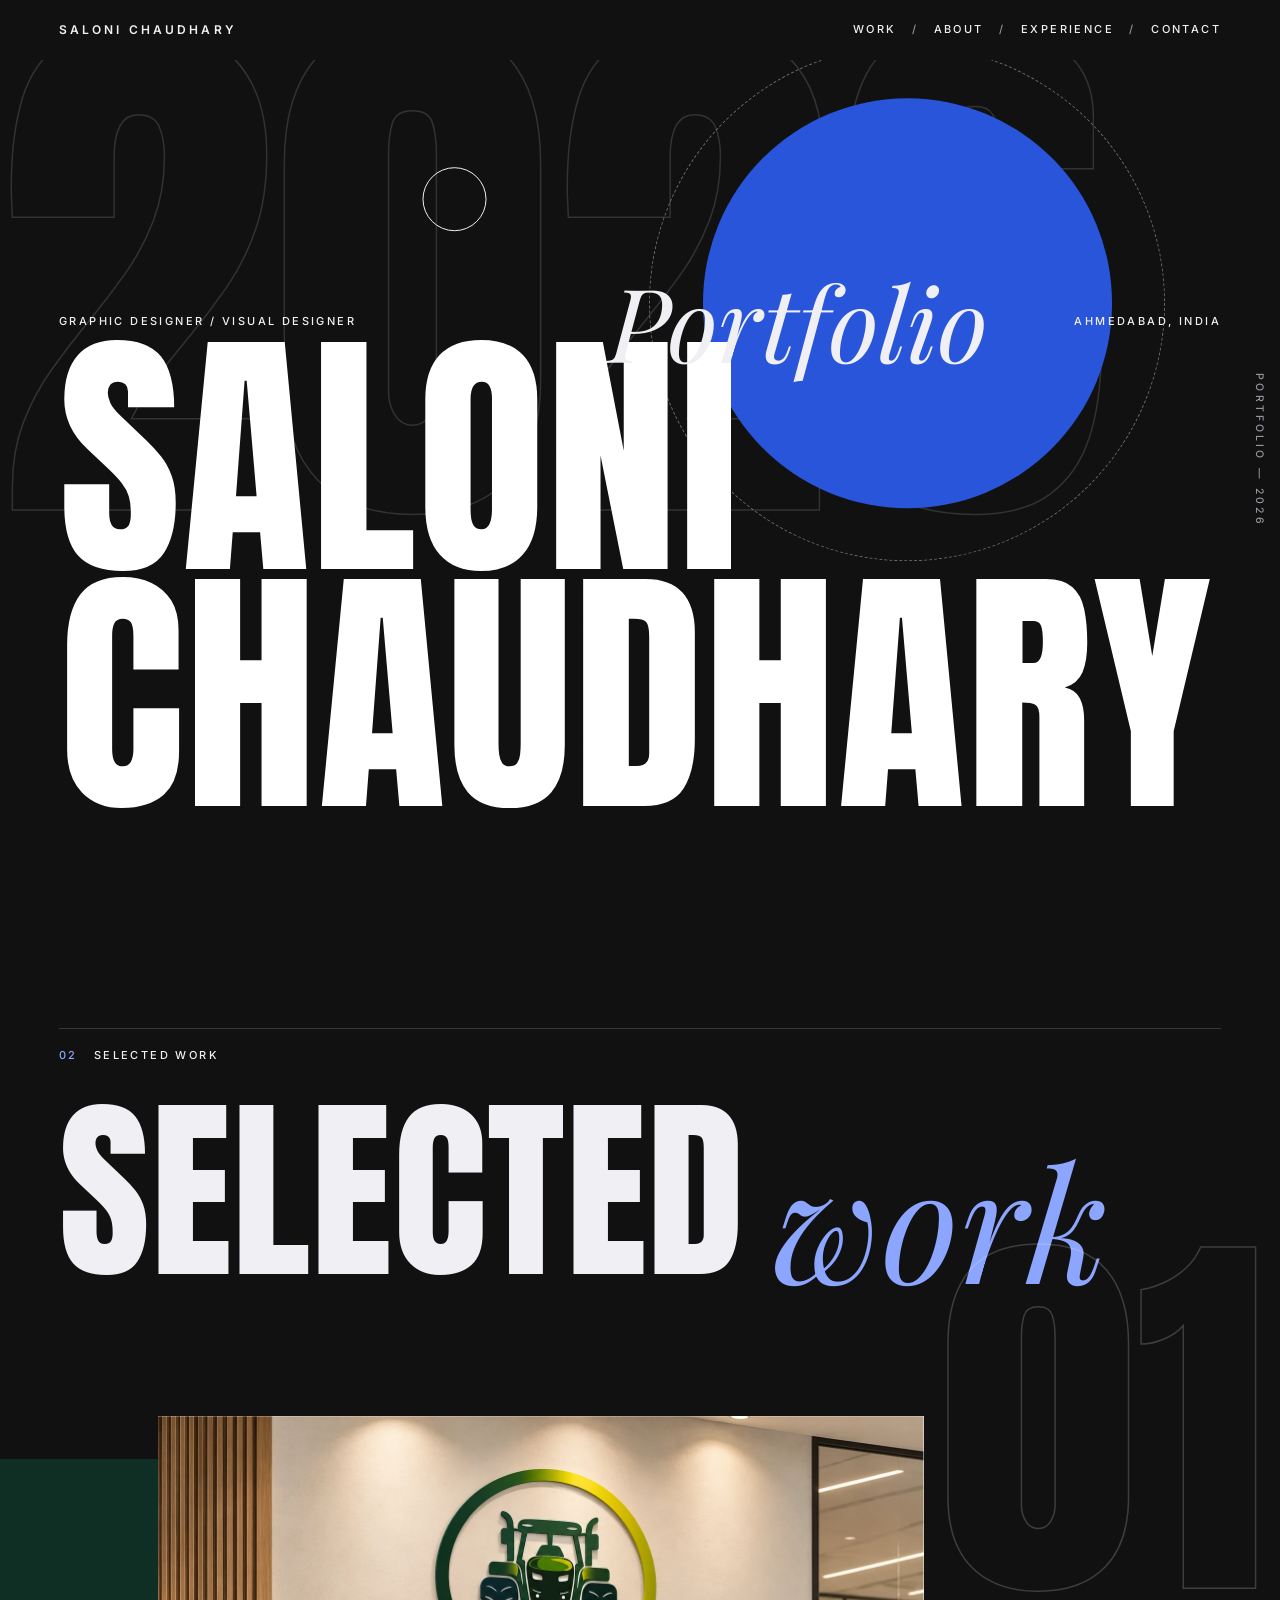
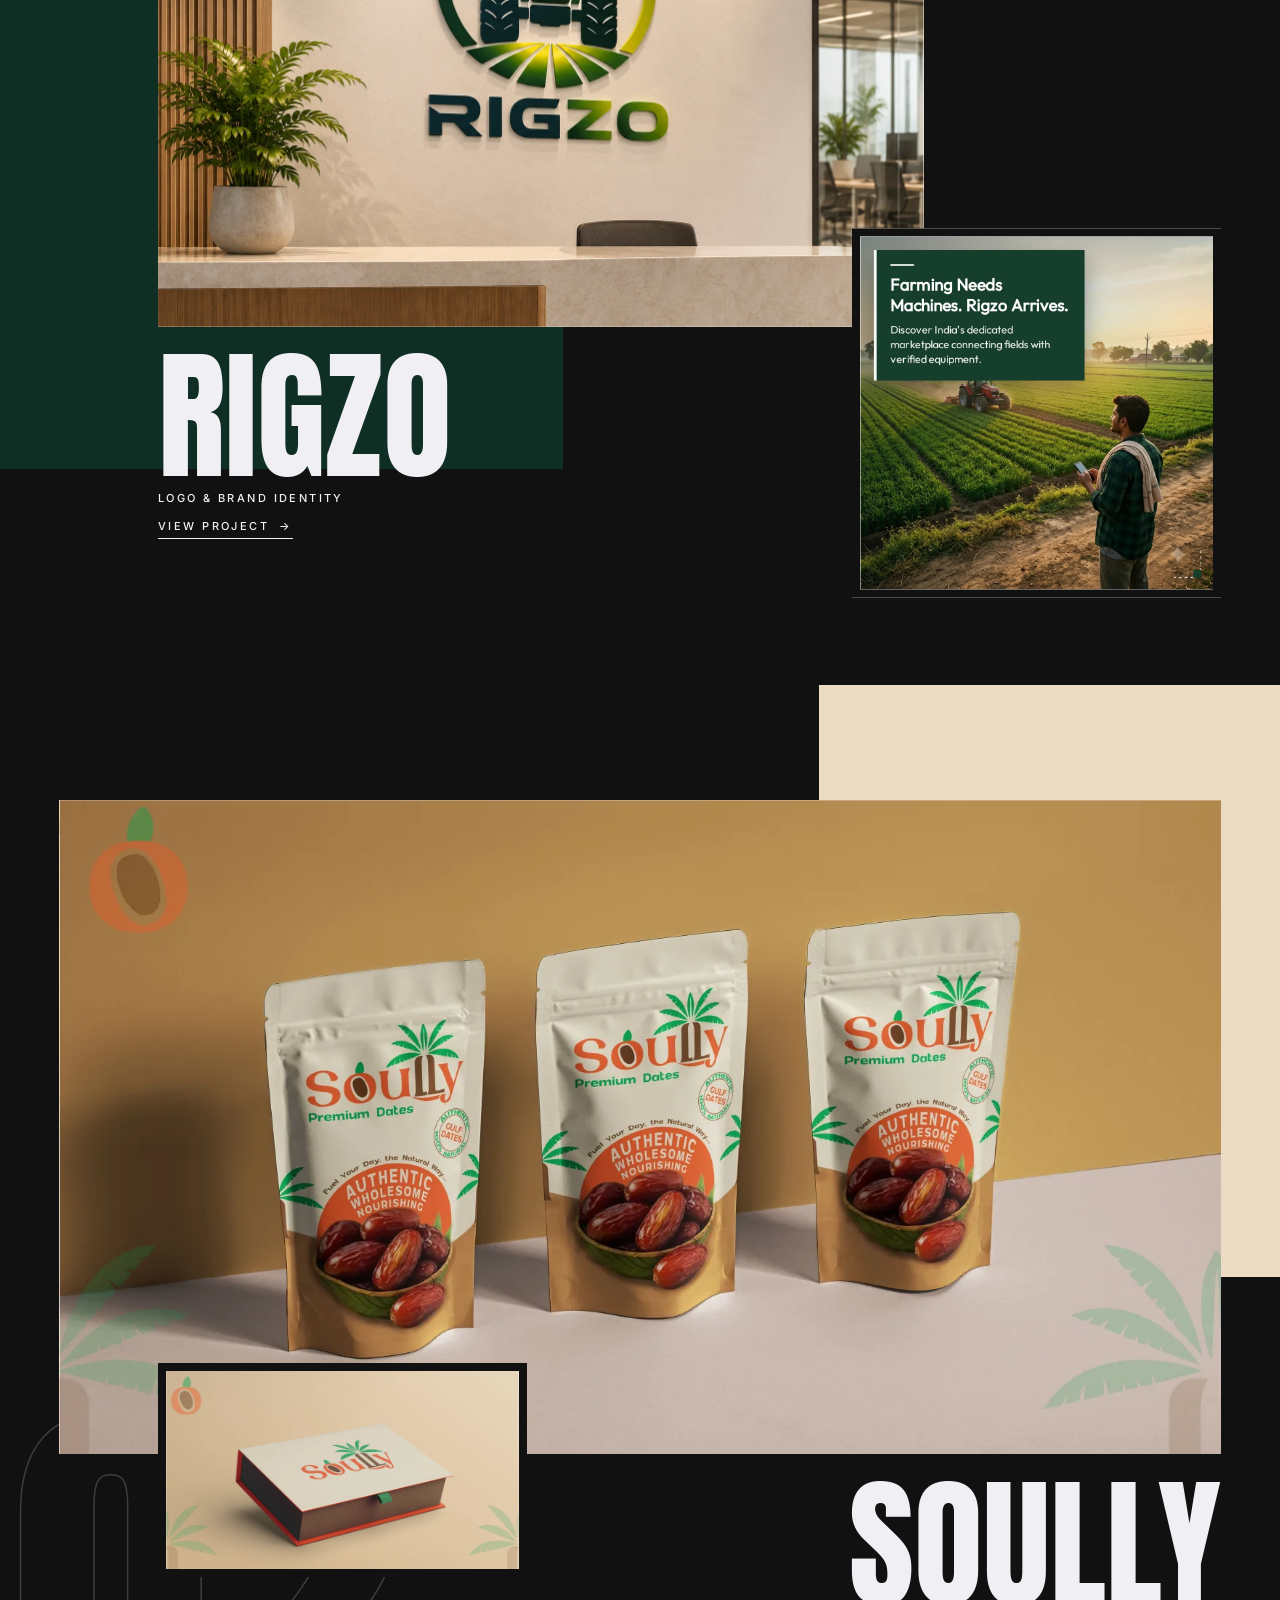
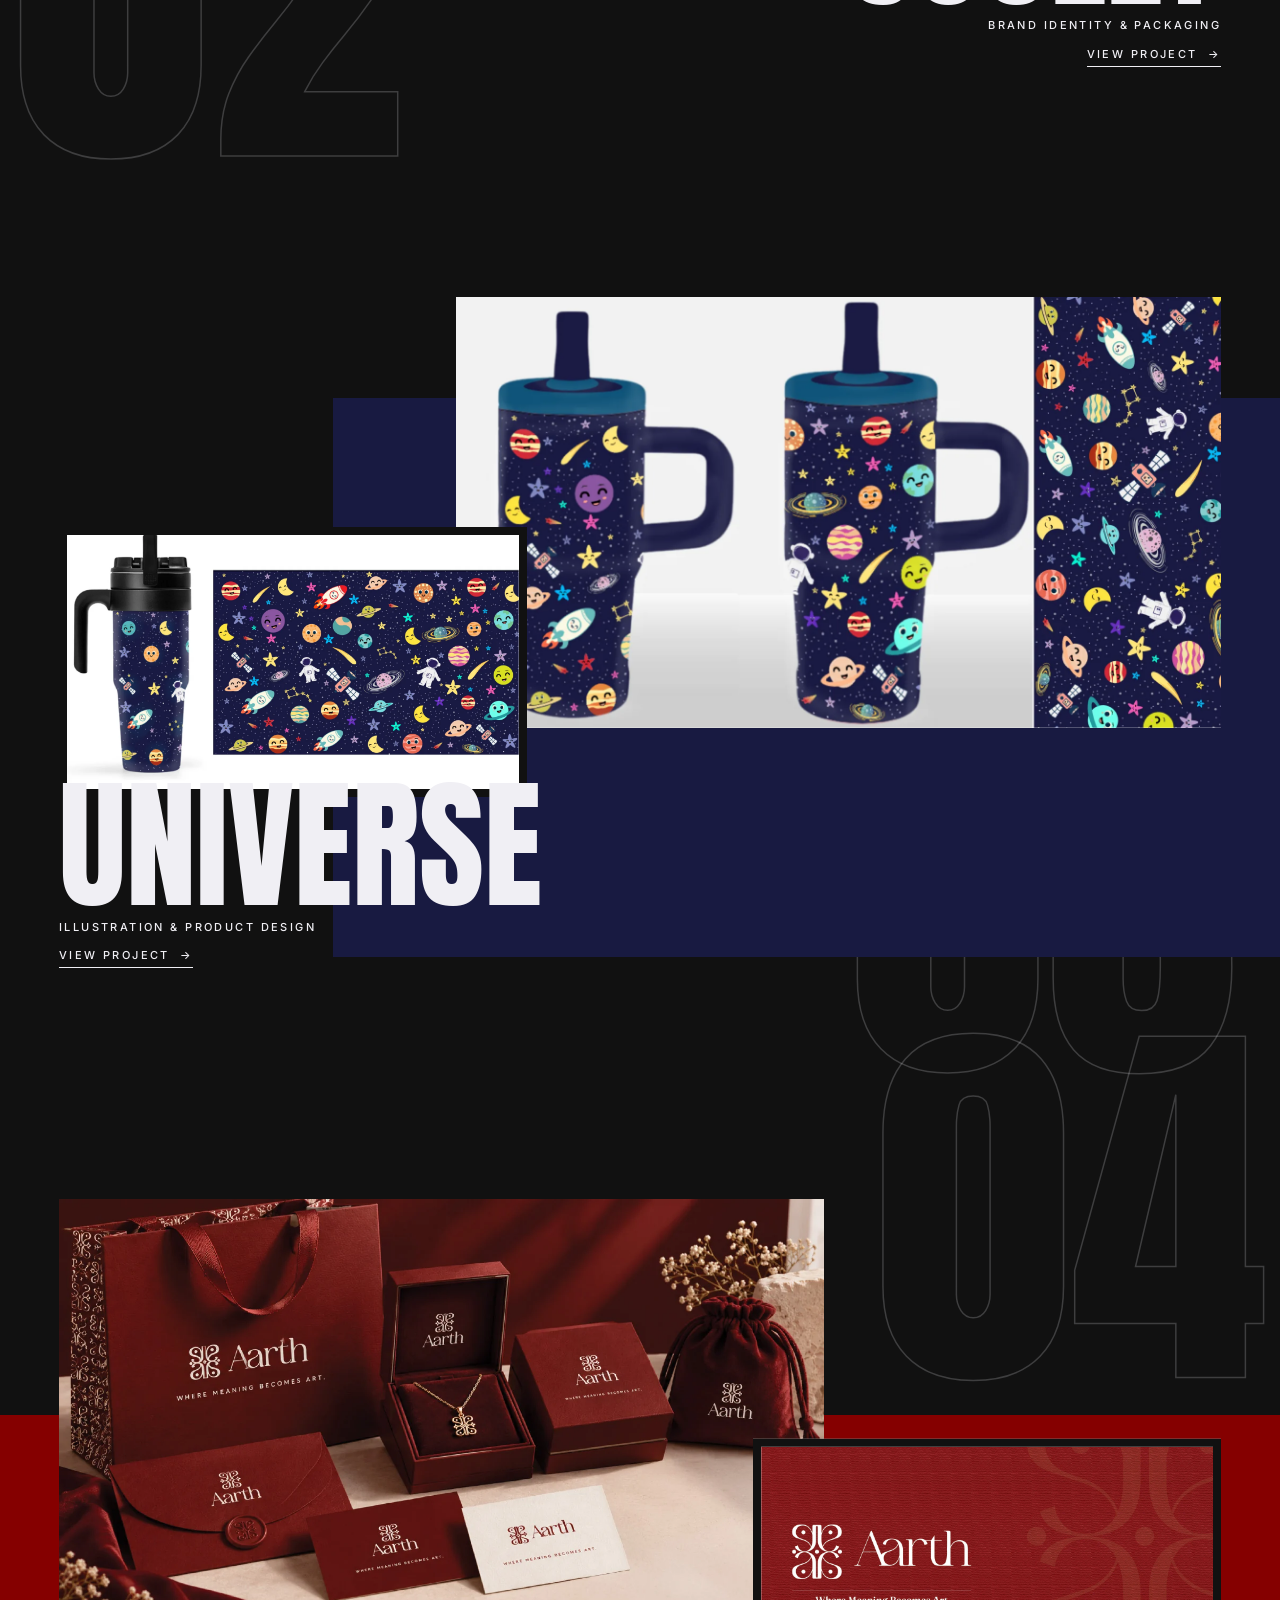
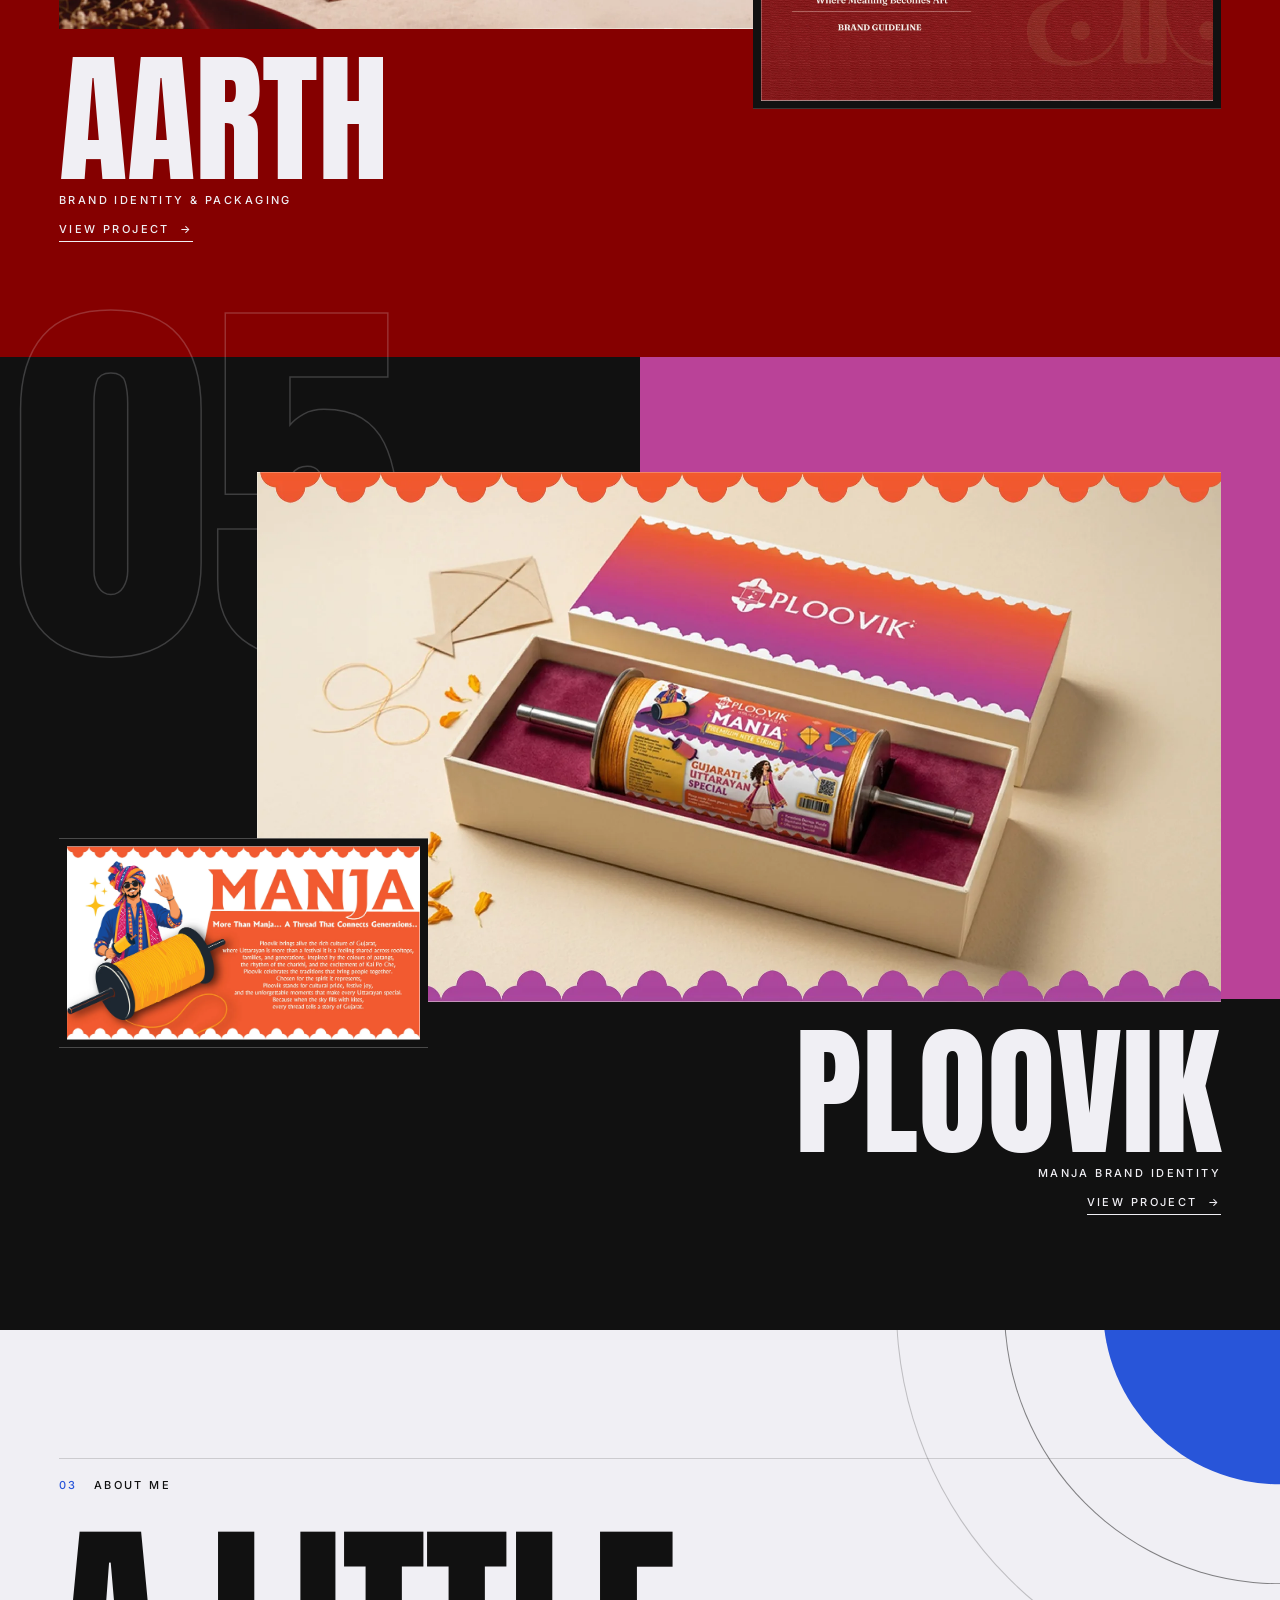
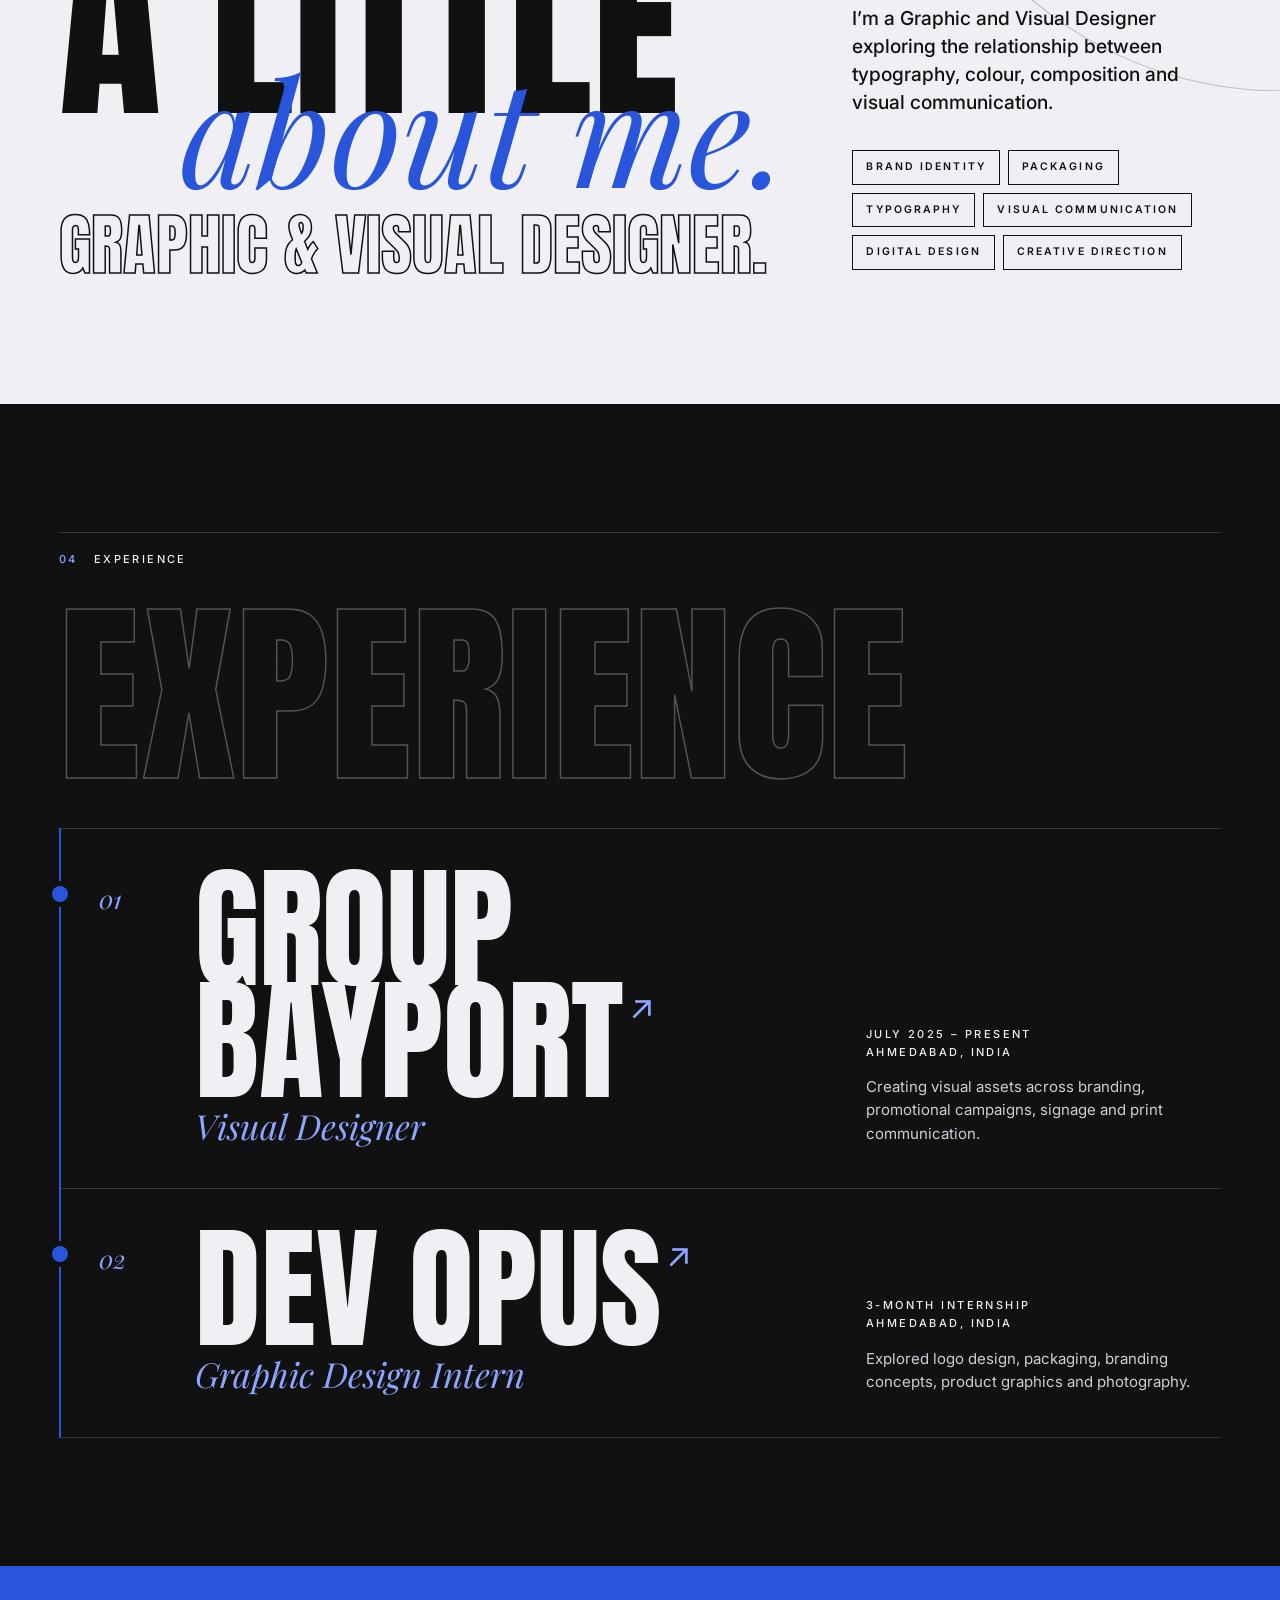
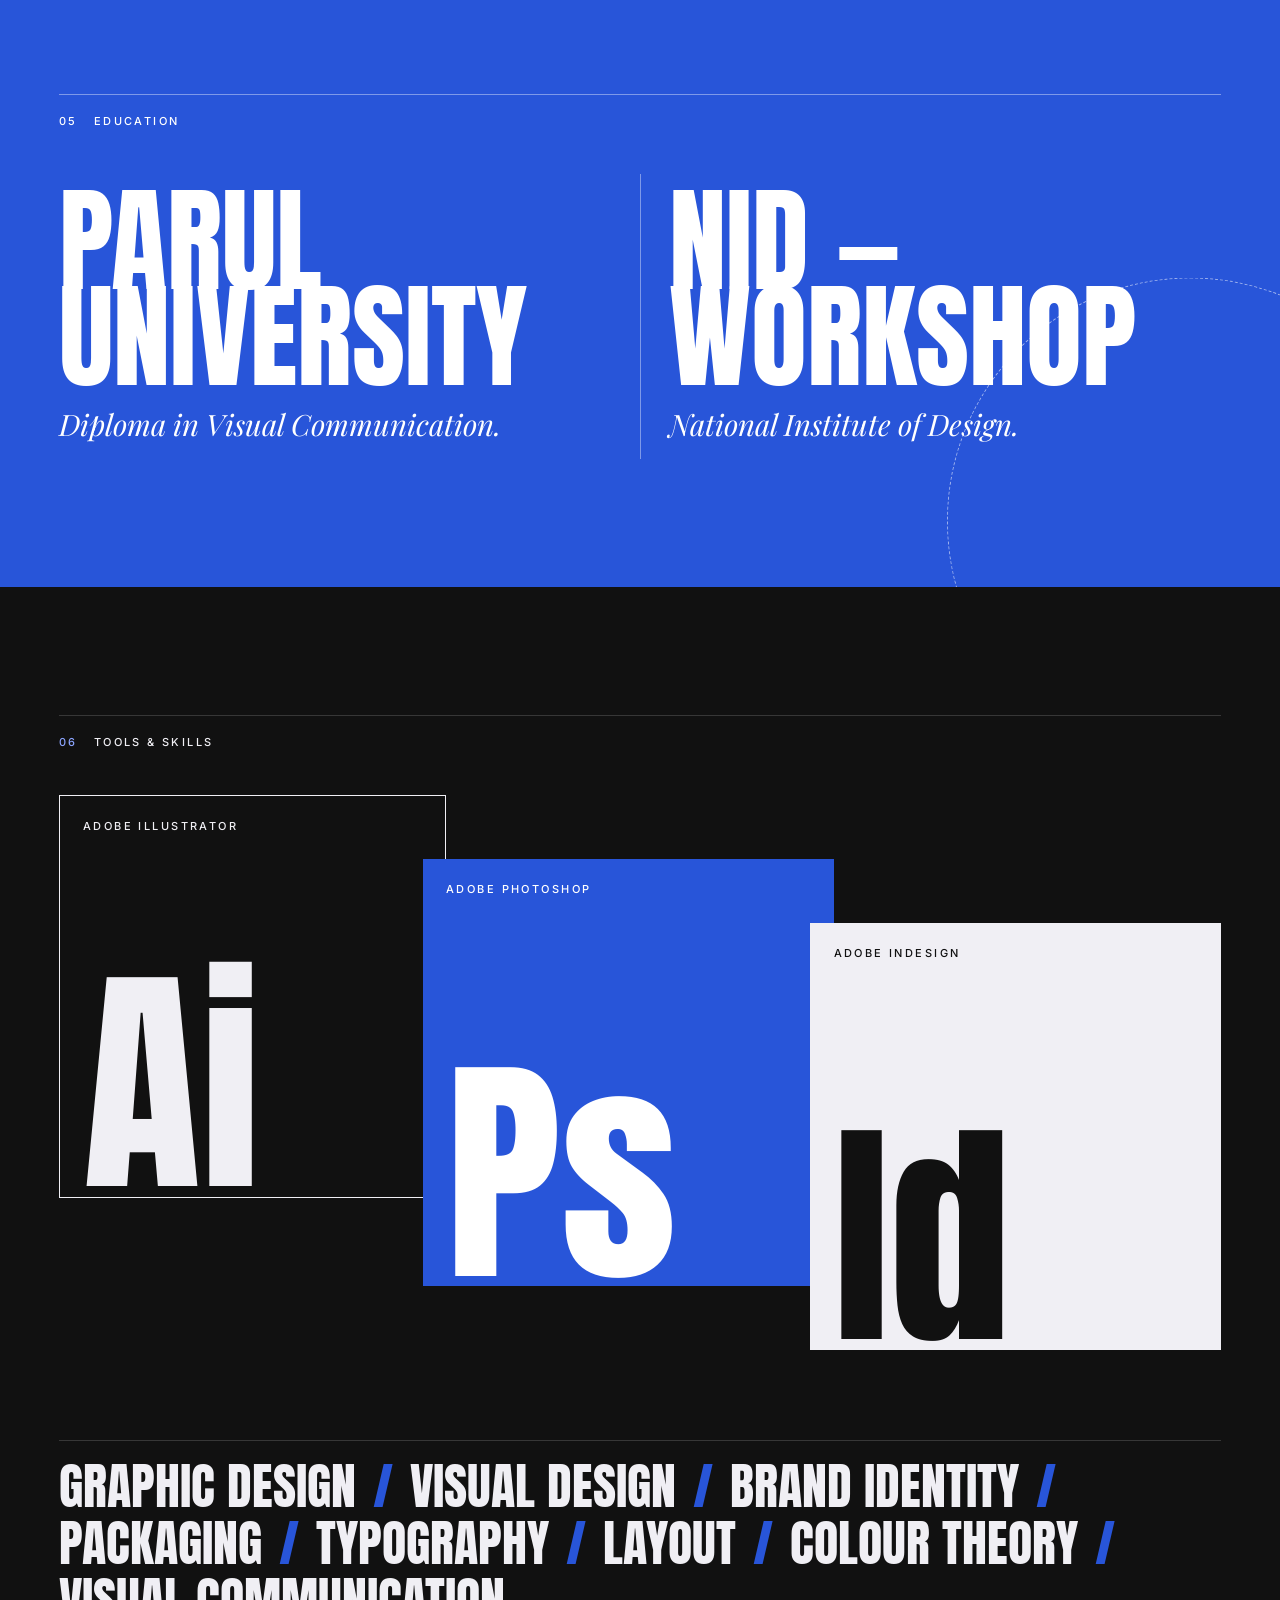
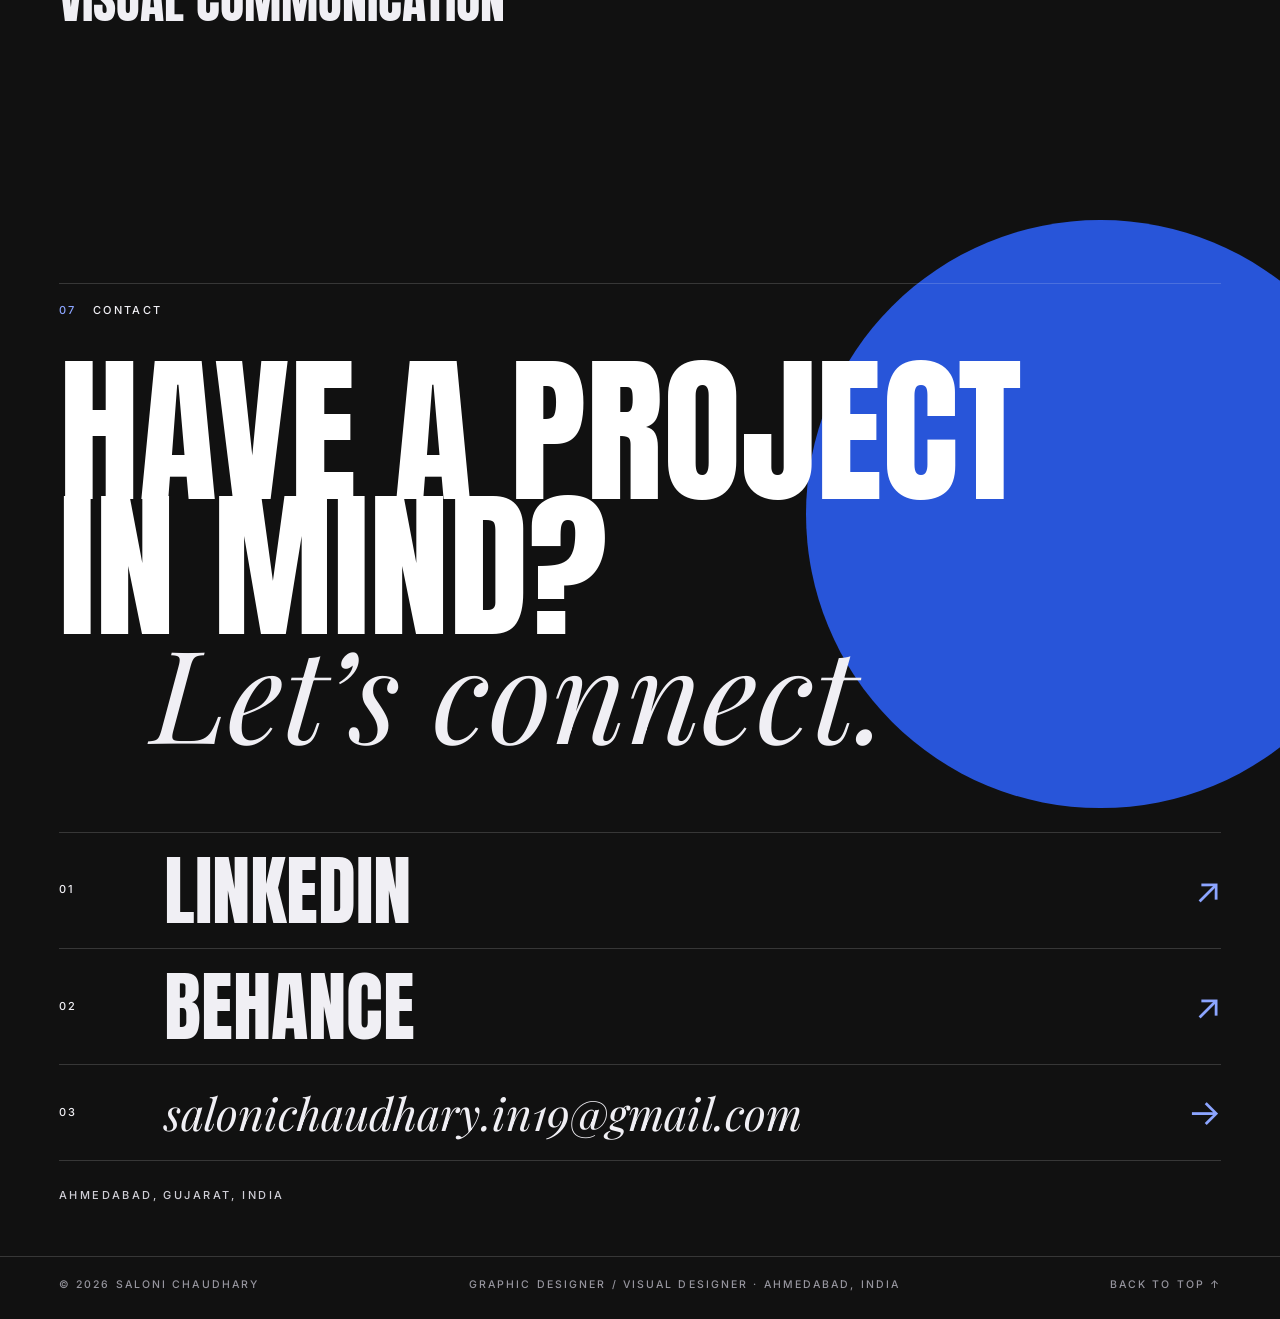
==== commit 685fe5e6: "Dark visual-first redesign: name-led hero, five-project gallery Co-Authored-By: Claude Fable 5.2 <no" ====
--- a/index.html
+++ b/index.html
@@ -3,129 +3,140 @@
 <head>
 <meta charset="utf-8">
 <meta name="viewport" content="width=device-width, initial-scale=1">
-<title>Saloni Chaudhary — Visual Designer, Ahmedabad</title>
-<meta name="description" content="Saloni Chaudhary is a visual designer in Ahmedabad, India, exploring ideas through identity, graphics, illustration and visual storytelling.">
-<meta property="og:title" content="Saloni Chaudhary — Visual Designer, Ahmedabad">
-<meta property="og:description" content="Saloni Chaudhary is a visual designer in Ahmedabad, India, exploring ideas through identity, graphics, illustration and visual storytelling.">
+<title>Saloni Chaudhary — Graphic Designer / Visual Designer</title>
+<meta name="description" content="Portfolio of Saloni Chaudhary, a graphic and visual designer in Ahmedabad, India: brand identity, packaging, typography and visual communication.">
+<meta property="og:title" content="Saloni Chaudhary — Graphic Designer / Visual Designer">
+<meta property="og:description" content="Portfolio of Saloni Chaudhary, a graphic and visual designer in Ahmedabad, India: brand identity, packaging, typography and visual communication.">
 <meta property="og:type" content="website">
 <meta property="og:image" content="https://nirav0044.github.io/saloni-portfolio/img/ploovik-box.webp">
 <meta name="twitter:card" content="summary_large_image">
 <link rel="canonical" href="https://nirav0044.github.io/saloni-portfolio/">
 <meta property="og:url" content="https://nirav0044.github.io/saloni-portfolio/">
-<meta name="theme-color" content="#F5F3EE">
+<meta name="theme-color" content="#111111">
 <link rel="icon" href="favicon.svg" type="image/svg+xml">
 <link rel="preconnect" href="https://fonts.googleapis.com">
 <link rel="preconnect" href="https://fonts.gstatic.com" crossorigin>
-<link rel="stylesheet" href="https://fonts.googleapis.com/css2?family=Anton&family=DM+Sans:opsz,wght@9..40,400;9..40,500&family=Instrument+Serif:ital@0;1&display=swap" media="print" onload="this.media='all'">
-<noscript><link rel="stylesheet" href="https://fonts.googleapis.com/css2?family=Anton&family=DM+Sans:opsz,wght@9..40,400;9..40,500&family=Instrument+Serif:ital@0;1&display=swap"></noscript>
+<link rel="stylesheet" href="https://fonts.googleapis.com/css2?family=Anton&family=Inter:wght@400;500;600&family=Playfair+Display:ital,wght@1,400;1,500&display=swap" media="print" onload="this.media='all'">
+<noscript><link rel="stylesheet" href="https://fonts.googleapis.com/css2?family=Anton&family=Inter:wght@400;500;600&family=Playfair+Display:ital,wght@1,400;1,500&display=swap"></noscript>
 <link rel="stylesheet" href="site.css">
 <script>document.documentElement.className="js";setTimeout(function(){document.documentElement.classList.add("ready")},2500)</script>
-<script type="application/ld+json">{"@context": "https://schema.org", "@type": "Person", "name": "Saloni Chaudhary", "jobTitle": "Visual Designer", "email": "mailto:salonichaudhary.in19@gmail.com", "address": {"@type": "PostalAddress", "addressLocality": "Ahmedabad", "addressRegion": "Gujarat", "addressCountry": "IN"}, "sameAs": ["https://www.behance.net/salonichaudhary5"]}</script>
+<script type="application/ld+json">{"@context": "https://schema.org", "@type": "Person", "name": "Saloni Chaudhary", "jobTitle": "Graphic Designer / Visual Designer", "email": "mailto:salonichaudhary.in19@gmail.com", "address": {"@type": "PostalAddress", "addressLocality": "Ahmedabad", "addressRegion": "Gujarat", "addressCountry": "IN"}, "sameAs": ["https://www.linkedin.com/in/saloni-chaudhary-16333b251/", "https://www.behance.net/salonichaudhary5"]}</script>
 </head>
 <body class="p-home">
 <a class="skip" href="#main">Skip to content</a>
 <header class="head">
   <a class="brand" href="index.html" aria-label="Saloni Chaudhary, home">Saloni Chaudhary</a>
-  <nav class="nav" aria-label="Primary"><a href="index.html#work" data-nav="work">Work</a><a href="index.html#about" data-nav="about">About</a><a href="index.html#experience" data-nav="experience">Experience</a><a href="index.html#play" data-nav="play">Play</a><a href="index.html#contact" data-nav="contact">Contact</a></nav>
+  <nav class="nav" aria-label="Primary"><a href="index.html#work" data-nav="work">Work</a><a href="index.html#about" data-nav="about">About</a><a href="index.html#experience" data-nav="experience">Experience</a><a href="index.html#contact" data-nav="contact">Contact</a></nav>
   <button class="menu-btn" type="button" aria-expanded="false" aria-controls="menu"><span>Menu</span><i></i></button>
 </header>
 <div class="menu" id="menu" hidden>
-  <nav aria-label="Menu"><a href="index.html#work" data-nav="work">Work</a><a href="index.html#about" data-nav="about">About</a><a href="index.html#experience" data-nav="experience">Experience</a><a href="index.html#play" data-nav="play">Play</a><a href="index.html#contact" data-nav="contact">Contact</a></nav>
-  <p class="menu-foot"><span class="avail "><i></i>Available for opportunities</span><a href="mailto:salonichaudhary.in19@gmail.com">salonichaudhary.in19@gmail.com</a></p>
+  <nav aria-label="Menu"><a href="index.html#work" data-nav="work">Work</a><a href="index.html#about" data-nav="about">About</a><a href="index.html#experience" data-nav="experience">Experience</a><a href="index.html#contact" data-nav="contact">Contact</a></nav>
+  <p class="menu-foot"><a href="mailto:salonichaudhary.in19@gmail.com">salonichaudhary.in19@gmail.com</a></p>
 </div>
 <main id="main">
 
-<section class="hero">
+<section class="hero" id="top">
+  <span class="hero-year" aria-hidden="true" data-depth="-14">2026</span>
+  <span class="hero-disc" aria-hidden="true" data-depth="26"><i></i></span>
+  <span class="hero-ring" aria-hidden="true" data-depth="12"></span>
+  <span class="hero-port" aria-hidden="true" data-depth="-20">Portfolio</span>
+  <p class="hero-side" aria-hidden="true">Portfolio — 2026</p>
   <div class="hero-main">
-    <p class="hero-meta" data-reveal><span class="avail "><i></i>Available for opportunities</span><span>Visual Designer</span><span>Ahmedabad, Gujarat, India</span></p>
-    <h1 class="hero-title"><span class="ln"><span>Hi, I’m <em>Saloni.</em></span></span></h1>
-    <p class="hero-lead" data-reveal>Visual designer exploring ideas through identity, graphics, illustration and visual storytelling.</p>
-    <p class="hero-sub" data-reveal>I enjoy turning ideas into meaningful visual experiences.</p>
-    <p class="hero-cta" data-reveal><a class="btn" href="#work">Explore selected work</a><a class="more" href="#contact">Contact me</a></p>
-  </div>
-  <div class="pin" aria-label="A few pieces from my projects">
-    <a class="pr pr1" href="work/ploovik/index.html" data-depth="14" data-cursor aria-label="Ploovik project"><img src="img/ploovik-character.webp" width="1800" height="990" alt="" fetchpriority="high" decoding="async"></a><a class="pr pr2" href="work/aarth/index.html" data-depth="-10" data-cursor aria-label="Aarth project"><img src="img/aarth-packaging.webp" width="1440" height="810" alt="" loading="lazy" decoding="async"></a><a class="pr pr3" href="work/universe/index.html" data-depth="8" data-cursor aria-label="Universe project"><img src="img/universe-tumblers.webp" width="1600" height="900" alt="" loading="lazy" decoding="async"></a><a class="pr pr4" href="work/soully/index.html" data-depth="-16" data-cursor aria-label="Soully project"><img src="img/soully-pouches.webp" width="1600" height="900" alt="" loading="lazy" decoding="async"></a>
-    <span class="tag t1" data-depth="20">identity</span><span class="tag t2" data-depth="-14">packaging</span><span class="tag t3" data-depth="10">illustration</span>
-    <span class="deco d1" data-depth="26"><svg class="sym star" viewBox="0 0 48 48" aria-hidden="true"><path d="M24 2l3.6 14.2L40 8l-8.2 12.4L46 24l-14.2 3.6L40 40l-12.4-8.2L24 46l-3.6-14.2L8 40l8.2-12.4L2 24l14.2-3.6L8 8l12.4 8.2z"/></svg></span><span class="deco d2" data-depth="-20"><svg class="sym arrow" viewBox="0 0 60 60" aria-hidden="true"><path d="M8 8c20 2 36 16 40 40M48 48l-13-5M48 48l4-13"/></svg></span><span class="deco d3" data-depth="12"><svg class="sym ring" viewBox="0 0 100 60" aria-hidden="true"><ellipse cx="50" cy="30" rx="46" ry="24" transform="rotate(-6 50 30)"/></svg></span>
-  </div>
-  <a class="scroll-ind" href="#about"><span>Scroll</span><i></i></a>
-</section>
-
-<section class="sec" id="about">
-  <header class="sh"><p class="k" data-reveal><b>01</b>About me</p><h2 class="h2" data-reveal>Driven by curiosity, visual research and <em>attention to detail.</em></h2></header>
-  <div class="about">
-    <div class="about-main">
-      <p class="lead" data-reveal>I’m a visual designer based in Ahmedabad, India, interested in creating thoughtful visual experiences across branding, graphic design, packaging, illustration and digital communication.</p>
-      <div class="about-cols">
-        <p data-reveal>I enjoy exploring different visual directions, experimenting with ideas and finding the right balance between creativity and purpose.</p>
-        <p data-reveal>My approach is driven by curiosity, visual research and attention to detail.</p>
-      </div>
-      <ul class="approach" data-reveal><li><svg class="sym star" viewBox="0 0 48 48" aria-hidden="true"><path d="M24 2l3.6 14.2L40 8l-8.2 12.4L46 24l-14.2 3.6L40 40l-12.4-8.2L24 46l-3.6-14.2L8 40l8.2-12.4L2 24l14.2-3.6L8 8l12.4 8.2z"/></svg>Curiosity</li><li><svg class="sym star" viewBox="0 0 48 48" aria-hidden="true"><path d="M24 2l3.6 14.2L40 8l-8.2 12.4L46 24l-14.2 3.6L40 40l-12.4-8.2L24 46l-3.6-14.2L8 40l8.2-12.4L2 24l14.2-3.6L8 8l12.4 8.2z"/></svg>Visual research</li><li><svg class="sym star" viewBox="0 0 48 48" aria-hidden="true"><path d="M24 2l3.6 14.2L40 8l-8.2 12.4L46 24l-14.2 3.6L40 40l-12.4-8.2L24 46l-3.6-14.2L8 40l8.2-12.4L2 24l14.2-3.6L8 8l12.4 8.2z"/></svg>Attention to detail</li></ul>
+    <p class="k hero-k" data-reveal><span>Graphic Designer / Visual Designer</span><span>Ahmedabad, India</span></p>
+    <h1 class="hero-title" data-fill><span class="ln"><span>Saloni</span></span><span class="ln"><span>Chaudhary</span></span></h1>
+    <div class="hero-foot" data-reveal>
+      <p class="hero-line">Designing ideas into <em>visual experiences.</em></p>
+      <a class="scroll-ind" href="#work"><span>Selected work</span><i></i></a>
     </div>
-    <aside class="note" data-reveal>
-      <span class="clip"><img src="img/ploovik-character.webp" width="1800" height="990" alt="Ploovik brand character holding a spool of manja" loading="lazy" decoding="async"></span>
-      <blockquote>Growing up, Uttarayan was a special part of my childhood, filled with colourful skies, rooftop celebrations and memories that stayed with me.</blockquote>
-      <p class="k">From my notes on <a href="work/ploovik/index.html">Ploovik</a></p>
-    </aside>
   </div>
 </section>
 
-<section class="sec white" id="work">
-  <header class="sh"><p class="k" data-reveal><b>02</b>Selected projects</p><h2 class="h2" data-reveal>Six projects, each told as a <em>case study.</em></h2></header>
-  <div class="pe-list"><article class="pe" data-reveal><span class="pe-n">01</span><div class="pe-head"><h3 class="pe-t"><a href="work/soully/index.html">Soully</a></h3><p class="pe-k">Brand Identity &amp; Packaging</p><p class="dotrow"><i style="background:#F05A28"></i><i style="background:#603813"></i><i style="background:#00A551"></i></p></div><div class="pe-body"><p class="pe-d">Premium dates brand identity and packaging design.</p><dl><div><dt>My role</dt><dd>Brand identity, packaging design</dd></div></dl><a class="more" href="work/soully/index.html">View case study</a></div><a class="pe-img" href="work/soully/index.html" data-cursor tabindex="-1" aria-hidden="true"><span class="clip"><img src="img/soully-pouches.webp" width="1600" height="900" alt="" loading="lazy" decoding="async"></span></a></article><article class="pe" data-reveal><span class="pe-n">02</span><div class="pe-head"><h3 class="pe-t"><a href="work/rigzo/index.html">Rigzo</a></h3><p class="pe-k">Logo &amp; Brand Identity</p><p class="dotrow"><i style="background:#0F2F25"></i><i style="background:#4F813B"></i><i style="background:#EEC329"></i><i style="background:#EBE9E5"></i></p></div><div class="pe-body"><p class="pe-d">Brand identity for a farm equipment and fleet platform.</p><dl><div><dt>My role</dt><dd>Logo and brand identity, campaign and social media design</dd></div></dl><a class="more" href="work/rigzo/index.html">View case study</a></div><a class="pe-img" href="work/rigzo/index.html" data-cursor tabindex="-1" aria-hidden="true"><span class="clip"><img src="img/rigzo-laptop.webp" width="1536" height="1024" alt="" loading="lazy" decoding="async"></span></a></article><article class="pe" data-reveal><span class="pe-n">03</span><div class="pe-head"><h3 class="pe-t"><a href="work/aarth/index.html">Aarth</a></h3><p class="pe-k">Brand Identity &amp; Packaging</p><p class="dotrow"><i style="background:#850000"></i><i style="background:#FFFFFF"></i></p></div><div class="pe-body"><p class="pe-d">Jewellery brand identity built around the idea “Where Meaning Becomes Art”.</p><dl><div><dt>My role</dt><dd>Brand identity, packaging design</dd></div></dl><a class="more" href="work/aarth/index.html">View case study</a></div><a class="pe-img" href="work/aarth/index.html" data-cursor tabindex="-1" aria-hidden="true"><span class="clip"><img src="img/aarth-packaging.webp" width="1440" height="810" alt="" loading="lazy" decoding="async"></span></a></article><article class="pe" data-reveal><span class="pe-n">04</span><div class="pe-head"><h3 class="pe-t"><a href="work/ploovik/index.html">Ploovik</a></h3><p class="pe-k">Brand Identity &amp; Packaging</p><p class="dotrow"><i style="background:#1C6CB5"></i><i style="background:#F1582D"></i><i style="background:#BA4298"></i><i style="background:#FDBC16"></i></p></div><div class="pe-body"><p class="pe-d">Premium Gujarati manja brand inspired by Ahmedabad’s Uttarayan culture.</p><dl><div><dt>My role</dt><dd>Brand identity, packaging, illustration</dd></div></dl><a class="more" href="work/ploovik/index.html">View case study</a></div><a class="pe-img" href="work/ploovik/index.html" data-cursor tabindex="-1" aria-hidden="true"><span class="clip"><img src="img/ploovik-box.webp" width="1800" height="990" alt="" loading="lazy" decoding="async"></span></a></article><article class="pe" data-reveal><span class="pe-n">05</span><div class="pe-head"><h3 class="pe-t"><a href="work/universe/index.html">Universe</a></h3><p class="pe-k">Illustration &amp; Product Design</p><p class="dotrow"></p></div><div class="pe-body"><p class="pe-d">Space-themed children’s tumbler illustration and product design.</p><dl><div><dt>My role</dt><dd>Illustration, pattern and product design</dd></div></dl><a class="more" href="work/universe/index.html">View case study</a></div><a class="pe-img" href="work/universe/index.html" data-cursor tabindex="-1" aria-hidden="true"><span class="clip"><img src="img/universe-tumblers.webp" width="1600" height="900" alt="" loading="lazy" decoding="async"></span></a></article><article class="pe" data-reveal><span class="pe-n">06</span><div class="pe-head"><h3 class="pe-t"><a href="work/bingsu/index.html">Bingsu</a></h3><p class="pe-k">Branding &amp; Visual Identity</p><p class="dotrow"><i style="background:#00AACC"></i><i style="background:#000000"></i><i style="background:#FFFFFF"></i></p></div><div class="pe-body"><p class="pe-d">Branding and visual identity for a Korean beauty e-commerce platform.</p><dl><div><dt>My role</dt><dd>Logo presentation, mockups, e-commerce visual branding</dd></div></dl><a class="more" href="work/bingsu/index.html">View case study</a></div><a class="pe-img" href="work/bingsu/index.html" data-cursor tabindex="-1" aria-hidden="true"><span class="clip"><img src="img/bingsu-logos.webp" width="1600" height="900" alt="" loading="lazy" decoding="async"></span></a></article></div>
+<section class="work" id="work">
+  <header class="work-head">
+    <p class="k sec-k" data-reveal><b>02</b>Selected work</p>
+    <h2 class="mega" data-reveal>Selected <em>work</em></h2>
+  </header>
+  <article class="pw pw-a" style="--pc:#0F2F25"><span class="pw-num" aria-hidden="true" data-par="0.12">01</span><span class="pw-panel" data-reveal></span><a class="pw-main" href="work/rigzo/index.html" data-cursor="View" data-reveal aria-label="Rigzo, view project"><span class="clip"><img src="img/rigzo-office.webp" width="1536" height="1024" alt="Rigzo logo as a sign on an office wall" loading="lazy" decoding="async"></span></a><a class="pw-sub" href="work/rigzo/index.html" data-reveal data-par="-0.06" tabindex="-1" aria-hidden="true"><span class="clip"><img src="img/rigzo-post-3.webp" width="1080" height="1080" alt="" loading="lazy" decoding="async"></span></a><div class="pw-cap" data-reveal><h3 class="pw-t"><a href="work/rigzo/index.html">Rigzo</a></h3><p class="k">Logo &amp; Brand Identity</p><a class="more" href="work/rigzo/index.html">View project</a></div></article><article class="pw pw-b" style="--pc:#EBDBC2"><span class="pw-num" aria-hidden="true" data-par="0.12">02</span><span class="pw-panel" data-reveal></span><a class="pw-main" href="work/soully/index.html" data-cursor="View" data-reveal aria-label="Soully, view project"><span class="clip"><img src="img/soully-pouches.webp" width="1600" height="900" alt="Three Soully stand-up pouches of premium dates" loading="lazy" decoding="async"></span></a><a class="pw-sub" href="work/soully/index.html" data-reveal data-par="-0.06" tabindex="-1" aria-hidden="true"><span class="clip"><img src="img/soully-box.webp" width="1600" height="900" alt="" loading="lazy" decoding="async"></span></a><div class="pw-cap" data-reveal><h3 class="pw-t"><a href="work/soully/index.html">Soully</a></h3><p class="k">Brand Identity &amp; Packaging</p><a class="more" href="work/soully/index.html">View project</a></div></article><article class="pw pw-c" style="--pc:#181A41"><span class="pw-num" aria-hidden="true" data-par="0.12">03</span><span class="pw-panel" data-reveal></span><a class="pw-main" href="work/universe/index.html" data-cursor="View" data-reveal aria-label="Universe, view project"><span class="clip"><img src="img/universe-tumblers.webp" width="1600" height="900" alt="Two Universe kids&#x27; tumblers with the space pattern" loading="lazy" decoding="async"></span></a><a class="pw-sub" href="work/universe/index.html" data-reveal data-par="-0.06" tabindex="-1" aria-hidden="true"><span class="clip"><img src="img/universe-pattern.webp" width="1600" height="900" alt="" loading="lazy" decoding="async"></span></a><div class="pw-cap" data-reveal><h3 class="pw-t"><a href="work/universe/index.html">Universe</a></h3><p class="k">Illustration &amp; Product Design</p><a class="more" href="work/universe/index.html">View project</a></div></article><article class="pw pw-d" style="--pc:#850000"><span class="pw-num" aria-hidden="true" data-par="0.12">04</span><span class="pw-panel" data-reveal></span><a class="pw-main" href="work/aarth/index.html" data-cursor="View" data-reveal aria-label="Aarth, view project"><span class="clip"><img src="img/aarth-packaging.webp" width="1440" height="810" alt="Aarth packaging: bag, boxes, pouch and cards in burgundy" loading="lazy" decoding="async"></span></a><a class="pw-sub" href="work/aarth/index.html" data-reveal data-par="-0.06" tabindex="-1" aria-hidden="true"><span class="clip"><img src="img/aarth-cover.webp" width="1440" height="810" alt="" loading="lazy" decoding="async"></span></a><div class="pw-cap" data-reveal><h3 class="pw-t"><a href="work/aarth/index.html">Aarth</a></h3><p class="k">Brand Identity &amp; Packaging</p><a class="more" href="work/aarth/index.html">View project</a></div></article><article class="pw pw-e" style="--pc:#BA4298"><span class="pw-num" aria-hidden="true" data-par="0.12">05</span><span class="pw-panel" data-reveal></span><a class="pw-main" href="work/ploovik/index.html" data-cursor="View" data-reveal aria-label="Ploovik, view project"><span class="clip"><img src="img/ploovik-box.webp" width="1800" height="990" alt="Ploovik manja spool in a gift box" loading="lazy" decoding="async"></span></a><a class="pw-sub" href="work/ploovik/index.html" data-reveal data-par="-0.06" tabindex="-1" aria-hidden="true"><span class="clip"><img src="img/ploovik-character.webp" width="1800" height="990" alt="" loading="lazy" decoding="async"></span></a><div class="pw-cap" data-reveal><h3 class="pw-t"><a href="work/ploovik/index.html">Ploovik</a></h3><p class="k">Manja Brand Identity</p><a class="more" href="work/ploovik/index.html">View project</a></div></article>
 </section>
 
-<section class="sec" id="experience">
-  <header class="sh"><p class="k" data-reveal><b>03</b>Experience &amp; education</p><h2 class="h2" data-reveal>Where I’ve <em>worked</em> and studied.</h2></header>
-  <ol class="xp">
+<section class="sec light about" id="about">
+  <p class="k sec-k" data-reveal><b>03</b>About me</p>
+  <div class="about-grid">
+    <h2 class="about-h" data-reveal><span class="a1">A little</span><em>about me.</em><span class="a2">Graphic &amp; Visual Designer.</span></h2>
+    <div class="about-side">
+      <p class="about-p" data-reveal>I’m a Graphic and Visual Designer exploring the relationship between typography, colour, composition and visual communication.</p>
+      <ul class="tags" data-reveal><li>Brand Identity</li><li>Packaging</li><li>Typography</li><li>Visual Communication</li><li>Digital Design</li><li>Creative Direction</li></ul>
+    </div>
+  </div>
+  <span class="about-geo" aria-hidden="true" data-par="0.08"><i></i><i></i><i></i></span>
+</section>
+
+<section class="sec xp" id="experience">
+  <p class="k sec-k" data-reveal><b>04</b>Experience</p>
+  <h2 class="mega out" data-reveal>Experience</h2>
+  <ol class="tl">
     <li data-reveal>
-      <div class="xp-meta"><b>July 2025 – Present</b><span>Ahmedabad, India</span></div>
-      <div class="xp-body"><h3>Group Bayport</h3><p class="xp-role">Visual Designer</p><ul class="xp-list"><li>Designing promotional campaigns and marketing graphics.</li><li>Creating banners, signage and branding applications.</li><li>Developing visual communication for different products.</li><li>Preparing print-ready artwork.</li><li>Working with design teams and following production requirements.</li></ul></div>
+      <span class="tl-n">01</span>
+      <div class="tl-main">
+        <h3><a href="https://groupbayport.com/" target="_blank" rel="noopener">Group Bayport<span>↗</span></a></h3>
+        <p class="tl-role">Visual Designer</p>
+      </div>
+      <div class="tl-meta">
+        <p class="k">July 2025 – Present<br>Ahmedabad, India</p>
+        <p>Creating visual assets across branding, promotional campaigns, signage and print communication.</p>
+      </div>
     </li>
     <li data-reveal>
-      <div class="xp-meta"><b>3-month internship</b><span>Ahmedabad, India</span></div>
-      <div class="xp-body"><h3>Dev Opus</h3><p class="xp-role">Graphic Design Intern</p><ul class="xp-list"><li>Logo and identity design.</li><li>Packaging concepts.</li><li>Tumbler and product design.</li><li>Branding explorations.</li><li>Photography and video shoots.</li></ul></div>
-    </li>
-    <li class="xp-edu" data-reveal>
-      <div class="xp-meta"><b>2022 – 2025</b><span>Education</span></div>
-      <div class="xp-body"><h3>Parul University</h3><p class="xp-role">Diploma in Visual Communication</p></div>
+      <span class="tl-n">02</span>
+      <div class="tl-main">
+        <h3><a href="https://devopus.com/" target="_blank" rel="noopener">Dev Opus<span>↗</span></a></h3>
+        <p class="tl-role">Graphic Design Intern</p>
+      </div>
+      <div class="tl-meta">
+        <p class="k">3-Month Internship<br>Ahmedabad, India</p>
+        <p>Explored logo design, packaging, branding concepts, product graphics and photography.</p>
+      </div>
     </li>
   </ol>
 </section>
 
-<section class="sec dark" id="skills">
-  <header class="sh"><p class="k" data-reveal><b>04</b>Skills &amp; tools</p><h2 class="h2" data-reveal>What I <em>do,</em> and what I do it with.</h2></header>
-  <ul class="areas"><li data-reveal><sup>01</sup>Brand Identity</li><li data-reveal><sup>02</sup>Graphic Design</li><li data-reveal><sup>03</sup>Visual Communication</li><li data-reveal><sup>04</sup>Packaging Design</li><li data-reveal><sup>05</sup>Illustration</li><li data-reveal><sup>06</sup>Typography</li><li data-reveal><sup>07</sup>Print Design</li><li data-reveal><sup>08</sup>Creative Direction</li><li data-reveal><sup>09</sup>Product Visuals</li></ul>
-  <p class="k tools-k" data-reveal>Tools</p>
-  <ul class="tools"><li data-reveal><span class="mono">Ai</span><b>Adobe Illustrator</b></li><li data-reveal><span class="mono">Ps</span><b>Adobe Photoshop</b></li><li data-reveal><span class="mono">Id</span><b>Adobe InDesign</b></li><li data-reveal><span class="mono">Fg</span><b>Figma</b></li><li data-reveal><span class="mono">Gp</span><b>ChatGPT</b></li><li data-reveal><span class="mono">Cl</span><b>Claude</b></li></ul>
+<section class="sec blue edu" id="education">
+  <p class="k sec-k" data-reveal><b>05</b>Education</p>
+  <div class="edu-grid">
+    <div class="edu-item" data-reveal><h2>Parul<br>University</h2><p>Diploma in Visual Communication.</p></div>
+    <div class="edu-item" data-reveal><h2>NID —<br>Workshop</h2><p>National Institute of Design.</p></div>
+  </div>
+  <span class="edu-ring" aria-hidden="true" data-par="0.1"></span>
 </section>
 
-<section class="sec" id="play">
-  <header class="sh"><p class="k" data-reveal><b>05</b>Personal creative space</p><h2 class="h2" data-reveal>Sketches, studies and <em>experiments.</em></h2></header>
-  <p class="play-intro" data-reveal>Sketches, illustration studies, patterns and type experiments from my own projects. <svg class="sym squig" viewBox="0 0 120 12" preserveAspectRatio="none" aria-hidden="true"><path d="M2 8c10-8 18 6 28 0s18-6 28 0 18 6 28 0 18-6 30-2"/></svg></p>
-  <div class="wall"><figure class="pw pw1" data-reveal><span class="clip"><img src="img/ploovik-cotton.webp" width="1800" height="990" alt="From cotton to the sky: illustration of manja being made" loading="lazy" decoding="async"></span><figcaption><b>Illustration study</b>From cotton to the sky, Ploovik</figcaption></figure><figure class="pw pw2" data-reveal><span class="clip"><img src="img/bake-sketches.webp" width="1600" height="629" alt="Pencil sketches for a bakery logo on grid paper" loading="lazy" decoding="async"></span><figcaption><b>Sketchbook</b>Pencil sketches for a bakery logo</figcaption></figure><figure class="pw pw3" data-reveal><span class="clip"><img src="img/aarth-pattern.webp" width="1440" height="810" alt="Aarth pattern built from the symbol" loading="lazy" decoding="async"></span><figcaption><b>Pattern</b>Symbol repeat, Aarth</figcaption></figure><figure class="pw pw4" data-reveal><span class="clip"><img src="img/soully-type.webp" width="1600" height="900" alt="Type exploration for the Soully wordmark" loading="lazy" decoding="async"></span><figcaption><b>Typography experiment</b>Wordmark drawn in more than one style, Soully</figcaption></figure><figure class="pw pw5" data-reveal><span class="clip"><img src="img/ploovik-pattern.webp" width="1800" height="990" alt="Ploovik pattern of kites and Gujarati phrases on blue" loading="lazy" decoding="async"></span><figcaption><b>Visual exploration</b>Kites and Gujarati phrases, Ploovik</figcaption></figure><figure class="pw pw6" data-reveal><span class="clip"><img src="img/universe-pattern.webp" width="1600" height="900" alt="Universe tumbler in black beside its space pattern of planets, rockets and stars" loading="lazy" decoding="async"></span><figcaption><b>Illustration study</b>Planets, rockets and stars, Universe</figcaption></figure></div>
-  <p class="interests" data-reveal><span class="k">Also into</span> Typography experiments <i>/</i> Visual explorations <i>/</i> Illustration <i>/</i> Photography</p>
+<section class="sec tools" id="tools">
+  <p class="k sec-k" data-reveal><b>06</b>Tools &amp; skills</p>
+  <ul class="apps">
+    <li class="a-ai" data-reveal><b>Ai</b><span>Adobe Illustrator</span></li>
+    <li class="a-ps" data-reveal><b>Ps</b><span>Adobe Photoshop</span></li>
+    <li class="a-id" data-reveal><b>Id</b><span>Adobe InDesign</span></li>
+  </ul>
+  <ul class="skills" data-reveal><li>Graphic Design</li><li>Visual Design</li><li>Brand Identity</li><li>Packaging</li><li>Typography</li><li>Layout</li><li>Colour Theory</li><li>Visual Communication</li></ul>
 </section>
 
-<section class="sec dark contact" id="contact">
-  <p class="k" data-reveal><b>06</b>Contact<span class="avail inline"><i></i>Available for opportunities</span></p>
-  <h2 class="ct-h" data-reveal>Have an idea? Let’s make something <em>meaningful.</em></h2>
-  <p class="ct-cta" data-reveal><a class="ct-mail" href="mailto:salonichaudhary.in19@gmail.com">salonichaudhary.in19@gmail.com</a></p>
-  <dl class="ct-list" data-reveal>
-    <div><dt>Email</dt><dd><a href="mailto:salonichaudhary.in19@gmail.com">salonichaudhary.in19@gmail.com</a></dd></div>
-    <div><dt>Phone</dt><dd><a href="tel:+919510407856">+91 9510407856</a></dd></div>
-    <div><dt>Location</dt><dd>Ahmedabad, India</dd></div>
-    <div><dt>Behance</dt><dd><a href="https://www.behance.net/salonichaudhary5" target="_blank" rel="noopener">behance.net/salonichaudhary5 ↗</a></dd></div>
-  </dl>
+<section class="sec contact" id="contact">
+  <span class="ct-disc" aria-hidden="true" data-par="0.14"></span>
+  <p class="k sec-k" data-reveal><b>07</b>Contact</p>
+  <h2 class="ct-h" data-reveal><span>Have a project</span><span>in mind?</span><em>Let’s connect.</em></h2>
+  <ul class="ct-links">
+    <li data-reveal><a href="https://www.linkedin.com/in/saloni-chaudhary-16333b251/" target="_blank" rel="noopener" data-cursor="Open"><span class="k">01</span><b>LinkedIn</b><i>↗</i></a></li>
+    <li data-reveal><a href="https://www.behance.net/salonichaudhary5" target="_blank" rel="noopener" data-cursor="Open"><span class="k">02</span><b>Behance</b><i>↗</i></a></li>
+    <li data-reveal><a href="mailto:salonichaudhary.in19@gmail.com" data-cursor="Write"><span class="k">03</span><b class="mail">salonichaudhary.in19@gmail.com</b><i>→</i></a></li>
+  </ul>
+  <p class="k ct-loc" data-reveal>Ahmedabad, Gujarat, India</p>
 </section>
 
 </main>
 <footer class="foot">
   <span>© 2026 Saloni Chaudhary</span>
-  <span>Visual Designer · Ahmedabad, India</span>
-  <a href="https://www.behance.net/salonichaudhary5" target="_blank" rel="noopener">Behance ↗</a>
+  <span>Graphic Designer / Visual Designer · Ahmedabad, India</span>
+  <a href="#main">Back to top ↑</a>
 </footer>
-<button class="totop" type="button" aria-label="Back to top"><span>↑</span></button>
 <div class="cursor" aria-hidden="true"></div>
 <div class="pt" aria-hidden="true"></div>
 <script src="site.js" defer></script>
--- a/site.css
+++ b/site.css
@@ -1,359 +1,333 @@
-/* Saloni Chaudhary — personal portfolio. Ivory, white, charcoal; burgundy accents; project colours stay with their projects. */
+/* Saloni Chaudhary — portfolio. Black, electric blue, off-white. Anton + Playfair Display italic + Inter. */
 :root{
-  --ivory:#F5F3EE; --white:#FFFFFF; --ink:#171717; --grey:#858585; --grey-t:#676767; --bur:#850000; --ok:#2F8F5B;
-  --line:rgba(23,23,23,.15); --m:clamp(20px,5vw,84px); --gap:clamp(16px,2.4vw,40px);
+  --bk:#111111; --blue:#2855D9; --blue-t:#8CA5FF; --off:#F0EFF4; --white:#FFFFFF; --grey:#96959E;
+  --line:rgba(240,239,244,.17); --m:clamp(20px,4.6vw,76px); --gap:clamp(14px,2.2vw,36px);
   --display:"Anton",Impact,Haettenschweiler,"Arial Narrow Bold",sans-serif;
-  --serif:"Instrument Serif","Times New Roman",Times,serif;
-  --sans:"DM Sans",system-ui,-apple-system,"Segoe UI",Arial,sans-serif;
+  --serif:"Playfair Display","Times New Roman",Times,serif;
+  --sans:"Inter",system-ui,-apple-system,"Segoe UI",Arial,sans-serif;
   --ease:cubic-bezier(.22,.61,.36,1);
 }
 *,*::before,*::after{box-sizing:border-box}
-html{scroll-behavior:smooth;scroll-padding-top:64px;-webkit-text-size-adjust:100%}
-body{margin:0;background:var(--ivory);color:var(--ink);font:400 16.5px/1.7 var(--sans);-webkit-font-smoothing:antialiased;overflow-x:hidden}
+html{scroll-behavior:smooth;scroll-padding-top:60px;-webkit-text-size-adjust:100%}
+body{margin:0;background:var(--bk);color:var(--off);font:400 16px/1.65 var(--sans);-webkit-font-smoothing:antialiased;overflow-x:hidden}
 img{display:block;max-width:100%;height:auto}
 a{color:inherit;text-decoration:none}
 figure,h1,h2,h3,p,ul,ol,dl,dd,blockquote{margin:0}
 ul,ol{padding:0;list-style:none}
 button{font:inherit;color:inherit}
-em{font-style:italic}
-:focus-visible{outline:2px solid var(--bur);outline-offset:4px}
-.dark :focus-visible{outline-color:var(--ivory)}
-::selection{background:var(--bur);color:#fff}
-.k{font:500 11px/1.5 var(--sans);letter-spacing:.2em;text-transform:uppercase}
-.k b{color:var(--bur);font-weight:500;margin-right:16px}
-.dark .k b{color:var(--grey)}
-.skip{position:absolute;left:-999px;top:8px;z-index:200;background:var(--ink);color:var(--ivory);padding:10px 14px}
+em{font-family:var(--serif);font-style:italic;font-weight:400;text-transform:none}
+:focus-visible{outline:2px solid var(--blue-t);outline-offset:4px}
+.light :focus-visible{outline-color:var(--blue)}
+::selection{background:var(--blue);color:#fff}
+.k{font:500 11px/1.6 var(--sans);letter-spacing:.22em;text-transform:uppercase}
+.k b{color:var(--blue-t);font-weight:500;margin-right:16px}
+.light .k b{color:var(--blue)}
+.blue .k b{color:var(--white)}
+.skip{position:absolute;left:-999px;top:8px;z-index:200;background:var(--off);color:var(--bk);padding:10px 14px}
 .skip:focus{left:8px}
-.sym{display:inline-block;fill:currentColor}
-.squig,.arrow,.ring{fill:none;stroke:currentColor;stroke-width:2.2;stroke-linecap:round;stroke-linejoin:round}
-.more{display:inline-flex;align-items:center;gap:10px;font:500 11px/1 var(--sans);letter-spacing:.2em;text-transform:uppercase;padding-bottom:7px;background:linear-gradient(currentColor,currentColor) 0 100%/100% 1px no-repeat;transition:color .3s}
+.more{display:inline-flex;align-items:center;gap:10px;font:500 11px/1 var(--sans);letter-spacing:.22em;text-transform:uppercase;padding-bottom:7px;background:linear-gradient(currentColor,currentColor) 0 100%/100% 1px no-repeat;transition:color .3s}
 .more::after{content:"→";transition:transform .4s var(--ease)}
-.more:hover{color:var(--bur)}
-.more:hover::after{transform:translateX(5px)}
-.btn{display:inline-flex;align-items:center;gap:12px;background:var(--ink);color:var(--ivory);padding:17px 24px;font:500 11px/1 var(--sans);letter-spacing:.2em;text-transform:uppercase;transition:background .35s}
-.btn::after{content:"↓";transition:transform .4s var(--ease)}
-.btn:hover{background:var(--bur)}
-.btn:hover::after{transform:translateY(4px)}
-.avail{display:inline-flex;align-items:center;gap:9px;font:500 11px/1 var(--sans);letter-spacing:.16em;text-transform:uppercase;border:1px solid var(--line);border-radius:999px;padding:8px 13px 8px 11px}
-.avail i{width:8px;height:8px;border-radius:50%;background:var(--ok);box-shadow:0 0 0 0 rgba(47,143,91,.5);animation:pulse 2.4s infinite}
-.avail.inline{margin-left:18px;border-color:rgba(245,243,238,.3)}
-@keyframes pulse{70%{box-shadow:0 0 0 9px rgba(47,143,91,0)}100%{box-shadow:0 0 0 0 rgba(47,143,91,0)}}
-.dotrow{display:inline-flex;gap:6px;vertical-align:middle}
-.dotrow i{width:13px;height:13px;border-radius:50%;border:1px solid var(--line)}
+.more:hover::after{transform:translateX(6px)}
 
 /* ---------- motion ---------- */
-.ln{display:block;overflow:hidden;padding:.1em .04em .16em;margin:-.1em -.04em -.16em}
+.ln{display:block;overflow:hidden;padding:.08em .02em .04em;margin:-.08em -.02em -.04em}
 .ln>span{display:block}
-.js .ln>span{transform:translateY(110%);transition:transform 1.1s var(--ease)}
+.js .ln>span{transform:translateY(108%);transition:transform 1.15s var(--ease)}
 .js.ready .ln>span{transform:none}
-.js [data-reveal]{opacity:0;transform:translateY(18px);transition:opacity 1s var(--ease),transform 1s var(--ease)}
+.js.ready .ln:nth-child(2)>span{transition-delay:.1s}
+.js [data-reveal]{opacity:0;transform:translateY(22px);transition:opacity 1s var(--ease),transform 1s var(--ease)}
 .js [data-reveal].in{opacity:1;transform:none}
 .clip{display:block;overflow:hidden}
-.js [data-reveal] .clip{clip-path:inset(0 0 100% 0);transition:clip-path 1.3s var(--ease)}
+.js [data-reveal] .clip{clip-path:inset(0 0 100% 0);transition:clip-path 1.25s var(--ease)}
 .js [data-reveal].in .clip{clip-path:inset(0)}
 .clip img{transition:transform 1.4s var(--ease)}
-.js [data-reveal] .clip img{transform:scale(1.06)}
+.js [data-reveal] .clip img{transform:scale(1.08)}
 .js [data-reveal].in .clip img{transform:none}
-.pt{position:fixed;inset:0;z-index:120;background:var(--ivory);pointer-events:none;opacity:0}
+.pt{position:fixed;inset:0;z-index:120;background:var(--bk);pointer-events:none;opacity:0}
 .js .pt{opacity:1;transition:opacity .55s var(--ease)}
 .js.ready .pt{opacity:0}
 .js.leaving .pt{opacity:1;transition-duration:.28s}
+@keyframes spin{to{transform:rotate(360deg)}}
+@keyframes floaty{50%{transform:translateY(-14px)}}
 
 /* ---------- header ---------- */
-.head{position:fixed;inset:0 0 auto 0;z-index:80;height:64px;display:flex;align-items:center;justify-content:space-between;padding:0 var(--m);background:var(--ivory);border-bottom:1px solid transparent;transition:border-color .4s}
+.head{position:fixed;inset:0 0 auto 0;z-index:80;height:60px;display:flex;align-items:center;justify-content:space-between;padding:0 var(--m);background:var(--bk);border-bottom:1px solid transparent;transition:border-color .4s}
 .head.scrolled{border-color:var(--line)}
-.brand{font:500 12px/1 var(--sans);letter-spacing:.24em;text-transform:uppercase}
-.nav{display:flex;gap:clamp(20px,2.8vw,42px)}
-.nav a{position:relative;font:500 11px/1 var(--sans);letter-spacing:.2em;text-transform:uppercase;padding:8px 0;transition:color .3s}
-.nav a::after{content:"";position:absolute;left:0;right:0;bottom:0;height:1px;background:var(--bur);transform:scaleX(0);transform-origin:left;transition:transform .45s var(--ease)}
-.nav a:hover,.nav a.on{color:var(--bur)}
-.nav a:hover::after,.nav a.on::after{transform:scaleX(1)}
-.menu-btn{display:none;align-items:center;gap:12px;background:none;border:0;padding:10px 0;cursor:pointer;font:500 11px/1 var(--sans);letter-spacing:.2em;text-transform:uppercase}
-.menu-btn i{width:22px;height:8px;border-top:1px solid;border-bottom:1px solid;transition:height .3s var(--ease)}
-.menu-btn[aria-expanded=true] i{height:1px;border-bottom:0}
-.menu{position:fixed;inset:64px 0 0 0;z-index:70;background:var(--ivory);padding:24px var(--m) 32px;display:flex;flex-direction:column;justify-content:space-between;opacity:0;transform:translateY(-8px);transition:opacity .4s var(--ease),transform .4s var(--ease)}
+.brand{font:600 12px/1 var(--sans);letter-spacing:.26em;text-transform:uppercase}
+.nav{display:flex;gap:clamp(8px,1.2vw,18px);align-items:center}
+.nav a{position:relative;font:500 11px/1 var(--sans);letter-spacing:.22em;text-transform:uppercase;padding:8px 0;transition:color .3s}
+.nav a+a::before{content:"/";margin-right:clamp(8px,1.2vw,18px);color:var(--grey)}
+.nav a:hover,.nav a.on{color:var(--blue-t)}
+.menu-btn{display:none;align-items:center;gap:12px;background:none;border:0;padding:10px 0;cursor:pointer;font:500 11px/1 var(--sans);letter-spacing:.22em;text-transform:uppercase}
+.menu-btn i{width:22px;height:8px;border-top:1.5px solid;border-bottom:1.5px solid;transition:height .3s var(--ease)}
+.menu-btn[aria-expanded=true] i{height:1.5px;border-bottom:0}
+.menu{position:fixed;inset:60px 0 0 0;z-index:70;background:var(--blue);color:var(--white);padding:22px var(--m) 30px;display:flex;flex-direction:column;justify-content:space-between;opacity:0;transform:translateY(-8px);transition:opacity .4s var(--ease),transform .4s var(--ease)}
 .menu[hidden]{display:none}
 .menu.open{opacity:1;transform:none}
 .menu nav{display:flex;flex-direction:column}
-.menu nav a{font:400 clamp(40px,12vw,76px)/1.12 var(--serif);letter-spacing:-.02em;border-bottom:1px solid var(--line);padding:.13em 0}
-.menu-foot{display:flex;flex-direction:column;align-items:flex-start;gap:14px;font-size:14px;color:var(--grey-t)}
+.menu nav a{font:400 clamp(58px,19vw,120px)/.98 var(--display);text-transform:uppercase;border-bottom:1px solid rgba(255,255,255,.35);padding:.06em 0}
+.menu-foot{font-size:14px}
 
 /* ---------- hero ---------- */
-.hero{position:relative;min-height:100svh;padding:clamp(100px,13vh,150px) var(--m) 78px;display:grid;grid-template-columns:repeat(12,1fr);column-gap:var(--gap);align-items:center}
-.hero-main{grid-column:1/8;min-width:0;position:relative;z-index:2}
-.hero-meta{display:flex;flex-wrap:wrap;align-items:center;gap:10px 18px;font:500 11px/1.4 var(--sans);letter-spacing:.2em;text-transform:uppercase;margin-bottom:clamp(22px,3vw,40px)}
-.hero-meta>span:not(.avail)::before{content:"/";margin-right:18px;color:var(--bur)}
-.hero-title{font:400 clamp(64px,10.6vw,190px)/.94 var(--serif);letter-spacing:-.035em;white-space:nowrap}
-.hero-title em{color:var(--bur)}
-.hero-lead{font:400 clamp(22px,2.3vw,36px)/1.2 var(--serif);letter-spacing:-.012em;max-width:20em;margin-top:clamp(18px,2.2vw,34px)}
-.hero-sub{color:var(--grey-t);max-width:30em;margin-top:14px}
-.hero-cta{display:flex;flex-wrap:wrap;align-items:center;gap:20px 30px;margin-top:clamp(24px,3vw,42px)}
-.pin{grid-column:8/-1;position:relative;aspect-ratio:1/1.08;min-width:0}
-.pr{position:absolute;display:block;background:var(--white);padding:7px;box-shadow:0 14px 40px rgba(23,23,23,.14);transition:box-shadow .5s,scale .6s var(--ease);will-change:transform}
-.pr:hover{scale:1.03;box-shadow:0 22px 60px rgba(23,23,23,.2);z-index:6}
-.pr img{width:100%}
-.pr1{width:58%;left:2%;top:4%;rotate:-5deg;z-index:2}
-.pr2{width:54%;right:0;top:30%;rotate:4deg;z-index:3}
-.pr3{width:46%;left:8%;top:54%;rotate:-2deg;z-index:4}
-.pr4{width:40%;right:4%;top:70%;rotate:6deg;z-index:5}
-.tag{position:absolute;z-index:7;font:italic 400 clamp(15px,1.4vw,20px)/1 var(--serif);background:var(--ivory);border:1px solid var(--ink);border-radius:999px;padding:.4em .9em .46em}
-.t1{left:-4%;top:42%;rotate:-8deg}
-.t2{right:-1%;top:22%;rotate:7deg;background:var(--bur);border-color:var(--bur);color:var(--ivory)}
-.t3{left:40%;top:94%;rotate:-4deg}
-.deco{position:absolute;color:var(--bur);z-index:1}
-.deco svg{width:100%;height:100%}
-.d1{width:9%;right:14%;top:2%;animation:spin 26s linear infinite}
-.d2{width:11%;left:44%;top:-4%;color:var(--ink)}
-.d3{width:24%;left:-6%;top:84%;color:var(--ink)}
-@keyframes spin{to{rotate:360deg}}
-.scroll-ind{position:absolute;left:var(--m);bottom:24px;display:flex;align-items:center;gap:14px;font:500 10.5px/1 var(--sans);letter-spacing:.2em;text-transform:uppercase}
-.scroll-ind i{width:56px;height:1px;background:var(--line);position:relative;overflow:hidden}
-.scroll-ind i::after{content:"";position:absolute;inset:0;background:var(--bur);animation:slide 2.6s var(--ease) infinite}
+.hero{position:relative;height:100svh;min-height:620px;overflow:hidden;padding-top:60px}
+.hero-year{position:absolute;left:-1.5vw;top:2.5vw;font:400 44vw/.8 var(--display);color:transparent;-webkit-text-stroke:1.5px rgba(240,239,244,.15);white-space:nowrap;user-select:none}
+.hero-disc{position:absolute;right:11vw;top:14svh;width:min(32vw,54svh);aspect-ratio:1;border-radius:50%;background:var(--blue)}
+.hero-disc::before{content:"";position:absolute;inset:-13%;border:1px dashed rgba(240,239,244,.4);border-radius:50%;animation:spin 70s linear infinite}
+.hero-disc i{position:absolute;inset:-13%;animation:spin 16s linear infinite}
+.hero-disc i::after{content:"";position:absolute;left:50%;top:-7px;width:14px;height:14px;margin-left:-7px;border-radius:50%;background:var(--off)}
+.hero-ring{position:absolute;left:34vw;top:20svh;width:clamp(40px,5vw,84px);aspect-ratio:1;border:1.5px solid var(--off);border-radius:50%;animation:floaty 7s ease-in-out infinite}
+.hero-port{position:absolute;right:calc(11vw + min(32vw,54svh)*.42);top:calc(14svh + min(32vw,54svh)*.3);font:italic 400 clamp(44px,8vw,150px)/1 var(--serif);color:var(--off);white-space:nowrap;z-index:4;pointer-events:none}
+.hero-side{position:absolute;right:16px;top:50%;writing-mode:vertical-rl;transform:translateY(-50%);font:500 10.5px/1 var(--sans);letter-spacing:.3em;text-transform:uppercase;color:var(--grey)}
+.hero-main{position:absolute;left:var(--m);right:var(--m);bottom:22px;z-index:3}
+.hero-k{display:flex;justify-content:space-between;gap:20px;margin-bottom:clamp(8px,1vw,16px)}
+.hero-title{font:400 20vw/.86 var(--display);text-transform:uppercase;color:var(--white);white-space:nowrap;letter-spacing:.004em}
+.hero-foot{display:flex;justify-content:space-between;align-items:flex-end;gap:20px;margin-top:clamp(12px,1.4vw,22px);padding-top:14px;border-top:1px solid var(--line)}
+.hero-line{font:500 clamp(11px,1vw,14px)/1.5 var(--sans);letter-spacing:.26em;text-transform:uppercase}
+.hero-line em{font-size:1.9em;letter-spacing:0;color:var(--blue-t);margin-left:.2em}
+.scroll-ind{display:flex;align-items:center;gap:14px;font:500 10.5px/1 var(--sans);letter-spacing:.22em;text-transform:uppercase;white-space:nowrap}
+.scroll-ind i{width:60px;height:1px;background:var(--line);position:relative;overflow:hidden}
+.scroll-ind i::after{content:"";position:absolute;inset:0;background:var(--blue-t);animation:slide 2.6s var(--ease) infinite}
 @keyframes slide{0%{transform:translateX(-100%)}60%,100%{transform:translateX(100%)}}
 
-/* ---------- sections ---------- */
-.sec{padding:clamp(76px,9.5vw,160px) var(--m)}
-.white{background:var(--white)}
-.dark{background:var(--ink);color:var(--ivory);--line:rgba(245,243,238,.2);--grey-t:#A9A7A1}
-.sh{display:grid;grid-template-columns:repeat(12,1fr);column-gap:var(--gap);border-top:1px solid var(--line);padding-top:20px;margin-bottom:clamp(36px,5.5vw,90px)}
-.sh .k{grid-column:1/4}
-.h2{grid-column:4/-1;font:400 clamp(40px,5.6vw,98px)/1.02 var(--serif);letter-spacing:-.022em;max-width:15em}
-.h2 em{color:var(--bur)}
-.dark .h2 em{color:inherit}
-.lead{font:400 clamp(24px,2.5vw,38px)/1.18 var(--serif);letter-spacing:-.012em}
-
-.about{display:grid;grid-template-columns:repeat(12,1fr);column-gap:var(--gap);align-items:start}
-.about-main{grid-column:4/9}
-.about-cols{display:grid;grid-template-columns:1fr 1fr;gap:var(--gap);margin-top:1.6em;color:#3B3B3B}
-.approach{display:flex;flex-wrap:wrap;gap:10px 12px;margin-top:clamp(28px,3vw,44px)}
-.approach li{display:inline-flex;align-items:center;gap:9px;border:1px solid var(--ink);border-radius:999px;padding:.42em 1em .5em .8em;font:italic 400 clamp(17px,1.5vw,22px)/1 var(--serif)}
-.approach .sym{width:13px;height:13px;color:var(--bur)}
-.note{grid-column:10/-1;rotate:2deg;background:var(--white);padding:12px 12px 18px;box-shadow:0 14px 40px rgba(23,23,23,.1)}
-.note img{width:100%}
-.note blockquote{font:italic 400 clamp(17px,1.45vw,21px)/1.25 var(--serif);margin:16px 4px 12px}
-.note .k{margin:0 4px;font-size:9.5px;color:var(--grey-t)}
-.note .k a{color:var(--bur);border-bottom:1px solid}
-
-/* ---------- project entries ---------- */
-.pe{display:grid;grid-template-columns:repeat(12,1fr);column-gap:var(--gap);align-items:start;border-top:1px solid var(--line);padding:clamp(28px,3.6vw,56px) 0;position:relative}
-.pe:last-child{border-bottom:1px solid var(--line)}
-.pe-n{grid-column:1/2;font:italic 400 clamp(20px,1.9vw,28px)/1 var(--serif);color:var(--bur);padding-top:.5em}
-.pe-head{grid-column:2/6;display:flex;flex-direction:column;align-items:flex-start;gap:12px}
-.pe-t{font:400 clamp(52px,6.6vw,116px)/.9 var(--display);text-transform:uppercase}
-.pe-t a{transition:color .35s}
-.pe-t a::after{content:"";position:absolute;inset:0}
-.pe:hover .pe-t a{color:var(--bur)}
-.pe-k{font:500 11px/1.5 var(--sans);letter-spacing:.2em;text-transform:uppercase}
-.pe-body{grid-column:6/10;display:flex;flex-direction:column;align-items:flex-start;gap:16px;padding-top:.5em}
-.pe-d{font:400 clamp(20px,1.9vw,27px)/1.2 var(--serif);letter-spacing:-.01em}
-.pe-body dl{width:100%;border-top:1px solid var(--line);padding-top:10px}
-dt{font:500 10.5px/1.5 var(--sans);letter-spacing:.2em;text-transform:uppercase;color:var(--grey-t)}
-.pe-body dd{font-size:14.5px;line-height:1.5;margin-top:3px}
-.pe .more{position:relative;z-index:2;margin-top:6px}
-.pe-img{grid-column:10/-1;display:block;border:1px solid var(--line);background:var(--white);transition:rotate .6s var(--ease),scale .6s var(--ease)}
-.pe-img img{width:100%}
-.pe:hover .pe-img{rotate:-1.5deg;scale:1.04}
+/* ---------- shared section bits ---------- */
+.sec{position:relative;padding:clamp(80px,10vw,170px) var(--m);overflow:hidden}
+.light{background:var(--off);color:var(--bk);--line:rgba(17,17,17,.16);--grey:#5E5D66}
+.blue{background:var(--blue);color:var(--white);--line:rgba(255,255,255,.4)}
+.sec-k{border-top:1px solid var(--line);padding-top:18px;margin-bottom:clamp(24px,3.4vw,54px)}
+.mega{font:400 clamp(74px,15.4vw,290px)/.84 var(--display);text-transform:uppercase;letter-spacing:.004em}
+.mega em{color:var(--blue-t);font-size:.8em;margin-left:-.12em;position:relative;top:.06em}
+.mega.out{color:transparent;-webkit-text-stroke:1.5px rgba(240,239,244,.3)}
+
+/* ---------- selected work ---------- */
+.work{padding-top:clamp(80px,10vw,170px)}
+.work-head{padding:0 var(--m) clamp(10px,2vw,30px)}
+.pw{position:relative;display:grid;grid-template-columns:repeat(12,1fr);column-gap:var(--gap);align-items:start;padding:clamp(64px,9vw,150px) var(--m)}
+.pw-num{position:absolute;z-index:0;font:400 clamp(170px,31vw,560px)/.78 var(--display);color:transparent;-webkit-text-stroke:1.5px rgba(240,239,244,.2);user-select:none;pointer-events:none}
+.pw-panel{position:absolute;z-index:0;background:var(--pc)}
+.pw-main{position:relative;z-index:2;display:block;background:var(--white)}
+.pw-main img,.pw-sub img{width:100%}
+.pw-main:hover .clip img{transform:scale(1.035)}
+.pw-sub{position:relative;z-index:3;display:block;border:clamp(5px,.7vw,10px) solid var(--bk);background:var(--white);transition:transform .7s var(--ease)}
+.pw:hover .pw-sub{transform:translateY(-10px) rotate(-1.2deg)}
+.pw-cap{position:relative;z-index:4;display:flex;flex-direction:column;align-items:flex-start;gap:14px;padding-top:clamp(18px,2.4vw,36px)}
+.pw-t{font:400 clamp(64px,11vw,200px)/.84 var(--display);text-transform:uppercase}
+.pw-t a{transition:letter-spacing .6s var(--ease)}
+.pw:hover .pw-t a{letter-spacing:.02em}
+/* a — Rigzo */
+.pw-a .pw-panel{left:0;top:16%;width:44%;bottom:22%}
+.pw-a .pw-num{right:1vw;top:2%}
+.pw-a .pw-main{grid-column:2/10;grid-row:1}
+.pw-a .pw-sub{grid-column:9/13;grid-row:2;margin-top:-34%}
+.pw-a .pw-cap{grid-column:2/9;grid-row:2}
+/* b — Soully */
+.pw-b .pw-panel{right:0;top:0;width:36%;height:54%}
+.pw-b .pw-num{left:1vw;bottom:0}
+.pw-b .pw-main{grid-column:1/-1;grid-row:1}
+.pw-b .pw-sub{grid-column:2/6;grid-row:2;margin-top:-30%}
+.pw-b .pw-cap{grid-column:7/-1;grid-row:2;align-items:flex-end;text-align:right}
+/* c — Universe */
+.pw-c .pw-panel{left:26%;right:0;top:24%;bottom:14%}
+.pw-c .pw-num{right:3vw;bottom:0}
+.pw-c .pw-main{grid-column:5/-1;grid-row:1}
+.pw-c .pw-sub{grid-column:1/6;grid-row:1;align-self:end;margin-bottom:-12%}
+.pw-c .pw-cap{grid-column:1/6;grid-row:2;padding-top:calc(clamp(18px,2.4vw,36px) + 6%)}
+/* d — Aarth */
+.pw-d .pw-panel{left:0;right:0;top:38%;bottom:0}
+.pw-d .pw-num{right:1vw;top:0}
+.pw-d .pw-main{grid-column:1/9;grid-row:1}
+.pw-d .pw-sub{grid-column:8/13;grid-row:1;align-self:end;margin-bottom:-14%}
+.pw-d .pw-cap{grid-column:1/8;grid-row:2}
+/* e — Ploovik */
+.pw-e .pw-panel{right:0;top:0;width:50%;bottom:34%}
+.pw-e .pw-num{left:1vw;top:0}
+.pw-e .pw-main{grid-column:3/-1;grid-row:1}
+.pw-e .pw-sub{grid-column:1/5;grid-row:1;align-self:end;margin-bottom:-9%}
+.pw-e .pw-cap{grid-column:5/-1;grid-row:2;align-items:flex-end;text-align:right}
+
+/* ---------- about ---------- */
+.about-grid{display:grid;grid-template-columns:repeat(12,1fr);column-gap:var(--gap);align-items:end;position:relative;z-index:2}
+.about-h{grid-column:1/9;display:flex;flex-direction:column;align-items:flex-start}
+.about-h .a1{font:400 clamp(86px,16.5vw,310px)/.82 var(--display);text-transform:uppercase}
+.about-h em{font-size:clamp(60px,11.4vw,214px);line-height:.9;color:var(--blue);margin:-.34em 0 0 16%;position:relative;z-index:2}
+.about-h .a2{font:400 clamp(30px,5.2vw,98px)/.9 var(--display);text-transform:uppercase;color:transparent;-webkit-text-stroke:1.5px var(--bk);margin-top:.34em}
+.about-side{grid-column:9/-1;padding-bottom:6px}
+.about-p{font:500 clamp(17px,1.5vw,22px)/1.45 var(--sans)}
+.tags{display:flex;flex-wrap:wrap;gap:8px;margin-top:clamp(22px,2.6vw,40px)}
+.tags li{font:600 10.5px/1 var(--sans);letter-spacing:.2em;text-transform:uppercase;border:1.5px solid var(--bk);padding:11px 13px;transition:background .3s,color .3s,border-color .3s;cursor:default}
+.tags li:hover{background:var(--blue);border-color:var(--blue);color:var(--white)}
+.about-geo{position:absolute;right:0;top:0;width:30vw;aspect-ratio:1;z-index:1;pointer-events:none}
+.about-geo i{position:absolute;right:0;top:0;border-radius:0 0 0 100%}
+.about-geo i:nth-child(1){width:46%;height:46%;background:var(--blue)}
+.about-geo i:nth-child(2){width:72%;height:72%;border-left:1.5px solid var(--bk);border-bottom:1.5px solid var(--bk);opacity:.5}
+.about-geo i:nth-child(3){width:100%;height:100%;border-left:1.5px solid var(--bk);border-bottom:1.5px solid var(--bk);opacity:.22}
 
 /* ---------- experience ---------- */
-.xp>li{display:grid;grid-template-columns:repeat(12,1fr);column-gap:var(--gap);border-top:1px solid var(--line);padding:clamp(28px,3.6vw,54px) 0}
-.xp>li:last-child{border-bottom:1px solid var(--line)}
-.xp-meta{grid-column:1/4;display:flex;flex-direction:column;gap:6px;font-size:14.5px;color:var(--grey-t)}
-.xp-meta b{font:500 11px/1.5 var(--sans);letter-spacing:.2em;text-transform:uppercase;color:var(--bur)}
-.xp-body{grid-column:4/11;display:grid;grid-template-columns:1fr 1fr;column-gap:var(--gap);align-items:start}
-.xp-body h3{grid-column:1;font:400 clamp(40px,4.8vw,84px)/.92 var(--display);text-transform:uppercase}
-.xp-role{grid-column:1;font:italic 400 clamp(21px,2vw,30px)/1.2 var(--serif);color:var(--bur);margin-top:10px}
-.xp-list{grid-column:2;grid-row:1/4}
-.xp-list li{display:flex;gap:14px;padding:10px 0;border-bottom:1px solid var(--line);font-size:15px;line-height:1.5}
-.xp-list li:first-child{border-top:1px solid var(--line)}
-.xp-list li::before{content:"—";color:var(--bur)}
-
-/* ---------- skills ---------- */
-.areas{display:flex;flex-wrap:wrap;align-items:baseline;gap:.08em .5em;font:400 clamp(38px,6.4vw,112px)/1.04 var(--serif);letter-spacing:-.025em}
-.areas li{transition:color .3s;cursor:default}
-.areas li:nth-child(3n+2){font-style:italic}
-.areas li:nth-child(4n+1){font-family:var(--display);text-transform:uppercase;letter-spacing:.005em;font-size:.9em}
-.areas li:hover{color:#E9B7A8}
-.areas sup{font:500 11px/1 var(--sans);letter-spacing:.1em;color:var(--grey);margin-right:6px;vertical-align:top;font-style:normal}
-.tools-k{margin-top:clamp(48px,6vw,96px)}
-.tools{display:grid;grid-template-columns:repeat(6,1fr);margin-top:16px;border-top:1px solid var(--line);border-left:1px solid var(--line)}
-.tools li{border-right:1px solid var(--line);border-bottom:1px solid var(--line);padding:16px 16px 18px;min-height:clamp(130px,13vw,190px);display:flex;flex-direction:column;justify-content:space-between;transition:background .4s,color .4s}
-.tools li:hover{background:var(--ivory);color:var(--ink)}
-.mono{font:400 clamp(34px,3.8vw,60px)/1 var(--display)}
-.tools b{font:400 clamp(17px,1.4vw,21px)/1.15 var(--serif)}
-
-/* ---------- play ---------- */
-.play-intro{font:400 clamp(20px,2vw,30px)/1.2 var(--serif);max-width:26em;margin:calc(clamp(36px,5.5vw,90px)*-.5) 0 clamp(36px,5vw,72px);padding-left:calc((100% + var(--gap))/12*3)}
-.play-intro .squig{display:block;width:120px;height:12px;color:var(--bur);margin-top:14px}
-.wall{display:grid;grid-template-columns:repeat(12,1fr);column-gap:var(--gap);row-gap:clamp(36px,5vw,80px);align-items:start}
-.pw{background:var(--white);padding:8px 8px 0;box-shadow:0 10px 34px rgba(23,23,23,.09);transition:rotate .6s var(--ease),scale .6s var(--ease)}
-.pw:hover{rotate:0deg!important;scale:1.02}
-.pw img{width:100%}
-.pw figcaption{font-size:13px;line-height:1.45;color:var(--grey-t);padding:12px 4px 14px}
-.pw figcaption b{display:block;font:500 10px/1.5 var(--sans);letter-spacing:.2em;text-transform:uppercase;color:var(--bur)}
-.pw1{grid-column:1/6;rotate:-1.5deg}
-.pw2{grid-column:6/-1;rotate:1deg;margin-top:clamp(30px,6vw,100px)}
-.pw3{grid-column:2/6;rotate:1.5deg}
-.pw4{grid-column:7/12;rotate:-1deg;margin-top:clamp(20px,4vw,60px)}
-.pw5{grid-column:1/7;rotate:.8deg}
-.pw6{grid-column:8/-1;rotate:-1.2deg;margin-top:clamp(30px,6vw,90px)}
-.interests{margin-top:clamp(48px,6vw,96px);padding-top:18px;border-top:1px solid var(--line);font:400 clamp(20px,2.2vw,34px)/1.3 var(--serif)}
-.interests .k{display:block;margin-bottom:10px}
-.interests i{font-style:normal;color:var(--bur);margin:0 .3em}
+.xp .mega{margin-bottom:clamp(28px,4vw,64px)}
+.tl{border-left:2px solid var(--blue)}
+.tl li{position:relative;display:grid;grid-template-columns:repeat(12,1fr);column-gap:var(--gap);align-items:end;padding:clamp(26px,3.4vw,54px) 0 clamp(26px,3.4vw,54px) clamp(20px,3vw,48px);border-bottom:1px solid var(--line)}
+.tl li:first-child{border-top:1px solid var(--line)}
+.tl li::before{content:"";position:absolute;left:-9px;top:clamp(34px,4.4vw,72px);width:16px;height:16px;border-radius:50%;background:var(--blue);box-shadow:0 0 0 5px var(--bk)}
+.tl-n{grid-column:1/2;font:italic 400 clamp(20px,2vw,30px)/1 var(--serif);color:var(--blue-t);align-self:start;padding-top:.5em}
+.tl-main{grid-column:2/9}
+.tl h3{font:400 clamp(58px,10.4vw,196px)/.84 var(--display);text-transform:uppercase}
+.tl h3 a{transition:color .35s}
+.tl h3 span{display:inline-block;vertical-align:top;margin-left:.14em;font:400 .26em/1.2 var(--sans);color:var(--blue-t);transition:transform .4s var(--ease)}
+.tl h3 a:hover{color:var(--blue-t)}
+.tl h3 a:hover span{transform:translate(5px,-5px)}
+.tl-role{font:italic 400 clamp(22px,2.7vw,44px)/1.1 var(--serif);color:var(--blue-t);margin-top:.3em}
+.tl-meta{grid-column:9/-1;display:flex;flex-direction:column;gap:14px;font-size:15px;line-height:1.55;color:#CFCED6}
+.tl-meta .k{color:var(--off)}
+
+/* ---------- education ---------- */
+.edu-grid{display:grid;grid-template-columns:1fr 1fr;position:relative;z-index:2}
+.edu-item{padding:clamp(8px,1.4vw,22px) var(--gap) clamp(8px,1.4vw,22px) 0}
+.edu-item+.edu-item{border-left:1px solid var(--line);padding-left:var(--gap)}
+.edu-item h2{font:400 clamp(58px,9vw,172px)/.84 var(--display);text-transform:uppercase}
+.edu-item p{font:italic 400 clamp(20px,2.3vw,36px)/1.2 var(--serif);margin-top:.7em}
+.edu-ring{position:absolute;right:-12vw;bottom:-16vw;width:38vw;aspect-ratio:1;border:1.5px dashed rgba(255,255,255,.55);border-radius:50%;animation:spin 90s linear infinite;z-index:1}
+
+/* ---------- tools ---------- */
+.apps{display:grid;grid-template-columns:repeat(3,1fr);align-items:start}
+.apps li{position:relative;aspect-ratio:1/1.04;display:flex;flex-direction:column-reverse;justify-content:space-between;padding:clamp(14px,1.8vw,26px);transition:transform .6s var(--ease)}
+.apps li:hover{transform:translateY(-10px)}
+.apps span{font:500 11px/1.4 var(--sans);letter-spacing:.22em;text-transform:uppercase}
+.apps b{font:400 clamp(110px,19vw,360px)/.82 var(--display);margin-bottom:-.04em}
+.a-ai{border:1.5px solid var(--off);z-index:1}
+.a-ps{background:var(--blue);color:var(--white);margin:clamp(24px,5vw,90px) 0 0 -6%;z-index:2}
+.a-id{background:var(--off);color:var(--bk);margin:clamp(48px,10vw,180px) 0 0 -6%;z-index:3}
+.skills{display:flex;flex-wrap:wrap;gap:.06em 0;margin-top:clamp(48px,7vw,120px);padding-top:18px;border-top:1px solid var(--line);font:400 clamp(26px,3.9vw,70px)/1.08 var(--display);text-transform:uppercase}
+.skills li:not(:last-child)::after{content:"/";color:var(--blue);margin:0 .34em}
 
 /* ---------- contact ---------- */
-.contact{padding-bottom:clamp(40px,5vw,72px)}
-.contact>.k{display:flex;align-items:center;flex-wrap:wrap;gap:10px 0;border-top:1px solid var(--line);padding-top:20px}
-.ct-h{font:400 clamp(50px,9vw,164px)/.95 var(--serif);letter-spacing:-.028em;margin:clamp(28px,4vw,60px) 0 clamp(26px,3.4vw,54px);max-width:11em}
-.ct-mail{display:inline-block;font:400 clamp(22px,2.9vw,46px)/1.2 var(--serif);letter-spacing:-.01em;background:linear-gradient(currentColor,currentColor) 0 100%/100% 1px no-repeat;padding-bottom:6px;transition:background-size .5s var(--ease);overflow-wrap:anywhere}
-.ct-mail:hover{background-size:0 1px;background-position:100% 100%}
-.ct-list{display:grid;grid-template-columns:repeat(4,1fr);column-gap:var(--gap);margin-top:clamp(48px,7vw,110px);border-top:1px solid var(--line)}
-.ct-list div{padding-top:16px}
-.ct-list dd{font-size:15px;margin-top:6px;overflow-wrap:anywhere}
-.ct-list a{border-bottom:1px solid var(--line);transition:border-color .3s}
-.ct-list a:hover{border-color:currentColor}
-.foot{background:var(--ink);color:#A9A7A1;display:flex;justify-content:space-between;gap:12px 28px;flex-wrap:wrap;padding:20px var(--m) 26px;border-top:1px solid rgba(245,243,238,.2);font:500 10.5px/1.5 var(--sans);letter-spacing:.18em;text-transform:uppercase}
-.foot a:hover{color:var(--ivory)}
-.totop{position:fixed;right:max(14px,calc(var(--m) - 20px));bottom:20px;z-index:60;width:46px;height:46px;border-radius:50%;border:1px solid var(--ink);background:var(--ivory);cursor:pointer;opacity:0;transform:translateY(12px);pointer-events:none;transition:opacity .4s,transform .5s var(--ease),background .3s,color .3s}
-.totop.show{opacity:1;transform:none;pointer-events:auto}
-.totop:hover{background:var(--bur);border-color:var(--bur);color:var(--ivory)}
-
-/* ---------- case study ---------- */
-.cs-head{padding:clamp(120px,13vw,190px) var(--m) clamp(36px,5vw,72px)}
-.cs-head>.k{display:flex;justify-content:space-between;border-top:1px solid var(--line);padding-top:18px}
-.cs-head>.k a{background:linear-gradient(currentColor,currentColor) 0 100%/0 1px no-repeat;transition:background-size .45s var(--ease)}
+.contact{padding-bottom:clamp(36px,4vw,64px)}
+.ct-disc{position:absolute;right:-9vw;top:8%;width:46vw;aspect-ratio:1;border-radius:50%;background:var(--blue);z-index:0}
+.contact>*:not(.ct-disc){position:relative;z-index:2}
+.ct-h{display:flex;flex-direction:column;align-items:flex-start;font:400 clamp(62px,12.6vw,240px)/.84 var(--display);text-transform:uppercase;color:var(--white)}
+.ct-h em{font-size:.8em;line-height:1;color:var(--off);margin:-.06em 0 0 8%}
+.ct-links{margin-top:clamp(40px,6vw,100px);border-top:1px solid var(--line)}
+.ct-links a{display:grid;grid-template-columns:clamp(40px,6vw,90px) 1fr auto;align-items:center;gap:var(--gap);padding:clamp(14px,1.8vw,26px) 0;border-bottom:1px solid var(--line);transition:padding .5s var(--ease),background .4s}
+.ct-links a:hover{padding-left:clamp(10px,1.6vw,26px);padding-right:clamp(10px,1.6vw,26px);background:var(--bk)}
+.ct-links b{font:400 clamp(38px,6vw,110px)/.9 var(--display);text-transform:uppercase}
+.ct-links b.mail{font:italic 400 clamp(20px,3.5vw,62px)/1.1 var(--serif);text-transform:none;overflow-wrap:anywhere}
+.ct-links i{font:400 clamp(22px,2.8vw,44px)/1 var(--sans);font-style:normal;color:var(--blue-t);transition:transform .4s var(--ease)}
+.ct-links a:hover i{transform:translate(4px,-4px)}
+.ct-loc{margin-top:26px;color:#CFCED6}
+.foot{display:flex;justify-content:space-between;gap:12px 28px;flex-wrap:wrap;padding:20px var(--m) 26px;border-top:1px solid var(--line);font:500 10.5px/1.5 var(--sans);letter-spacing:.2em;text-transform:uppercase;color:var(--grey)}
+.foot a:hover{color:var(--off)}
+
+/* ---------- project page ---------- */
+.cs-head{position:relative;overflow:hidden;padding:clamp(110px,12vw,170px) var(--m) clamp(34px,4.6vw,70px);border-bottom:clamp(10px,1.3vw,20px) solid var(--pc)}
+.cs-num{position:absolute;right:1vw;top:44px;font:400 clamp(170px,30vw,540px)/.78 var(--display);color:transparent;-webkit-text-stroke:1.5px rgba(240,239,244,.16);user-select:none}
+.cs-head>.k{position:relative;display:flex;justify-content:space-between;border-top:1px solid var(--line);padding-top:18px}
 .cs-head>.k a::before{content:"← "}
-.cs-head>.k a:hover{background-size:100% 1px}
+.cs-head>.k a:hover{color:var(--blue-t)}
 .cs-head>.k b{margin:0}
-.cs-t{font:400 17vw/.88 var(--display);text-transform:uppercase;margin:.16em 0 .12em;white-space:nowrap}
-.cs-cat{display:flex;align-items:center;gap:16px;font:500 11px/1.5 var(--sans);letter-spacing:.2em;text-transform:uppercase;margin-bottom:clamp(28px,4vw,60px)}
-.cs-intro{display:grid;grid-template-columns:repeat(12,1fr);column-gap:var(--gap);align-items:start}
-.cs-intro .lead{grid-column:1/8;font-size:clamp(24px,2.7vw,42px)}
-.cs-intro dl{grid-column:9/-1;border-top:1px solid var(--ink)}
+.cs-t{position:relative;font:400 clamp(96px,24vw,430px)/.84 var(--display);text-transform:uppercase;color:var(--white);margin:.1em 0 .16em;white-space:nowrap}
+.cs-intro{position:relative;display:grid;grid-template-columns:repeat(12,1fr);column-gap:var(--gap);align-items:start}
+.cs-intro .lead{grid-column:1/8;font:italic 400 clamp(26px,3.3vw,54px)/1.12 var(--serif)}
+.cs-intro dl{grid-column:9/-1;border-top:1px solid var(--off)}
 .cs-intro dl div{padding:12px 0 14px;border-bottom:1px solid var(--line)}
+dt{font:500 10.5px/1.5 var(--sans);letter-spacing:.22em;text-transform:uppercase;color:var(--grey)}
 .cs-intro dd{font-size:14.5px;line-height:1.5;margin-top:4px}
-.b{margin:clamp(52px,7.5vw,128px) 0;padding:0 var(--m)}
-.b>.k{padding-top:16px;border-top:1px solid var(--line);margin-bottom:clamp(18px,2.2vw,32px)}
+.dotrow{display:flex;gap:7px;margin-top:8px}
+.dotrow i{width:18px;height:18px;border-radius:50%;border:1px solid var(--line)}
+.b{margin:clamp(48px,7vw,120px) 0;padding:0 var(--m)}
+.b>.k{padding-top:16px;border-top:1px solid var(--line);margin-bottom:clamp(16px,2vw,30px)}
 .b img{width:100%}
-.b figure{border:1px solid var(--line);background:var(--white)}
-.note-l{font:400 clamp(20px,2vw,30px)/1.2 var(--serif);max-width:24em;margin-bottom:clamp(18px,2.2vw,32px)}
-.b-logo{background:var(--white);margin-left:var(--m);margin-right:var(--m);padding:clamp(48px,7vw,110px) var(--m);display:grid;place-items:center;border:1px solid var(--line)}
+.b figure{background:var(--white)}
+.cap{font:500 11px/1.6 var(--sans);letter-spacing:.22em;text-transform:uppercase;margin-top:16px;color:#CFCED6}
+.b-logo{background:var(--white);margin-left:var(--m);margin-right:var(--m);padding:clamp(48px,7vw,110px) var(--m);display:grid;place-items:center}
 .b-logo img{width:auto;max-height:min(52vh,520px)}
 .b-duo{display:grid;grid-template-columns:1fr 1fr;gap:var(--gap);align-items:start}
-.b-duo>.k,.b-duo>.note-l{grid-column:1/-1;margin-bottom:0}
+.b-duo>.k{grid-column:1/-1;margin-bottom:0}
 .b-duo.off figure:nth-of-type(2){margin-top:clamp(40px,8vw,130px)}
 .b-grid .cells{display:grid;gap:var(--gap);grid-template-columns:repeat(4,1fr);align-items:start}
 .b-grid.g3 .cells{grid-template-columns:repeat(3,1fr)}
-.b-story{display:grid;grid-template-columns:repeat(12,1fr);column-gap:var(--gap);align-items:start}
-.b-story .st-txt{grid-column:1/5;position:sticky;top:96px;border-top:1px solid var(--ink);padding-top:16px}
-.b-story .st-media{grid-column:6/-1;display:flex;flex-direction:column;gap:var(--gap)}
-.b-story.l .st-txt{grid-column:9/-1;grid-row:1}
-.b-story.l .st-media{grid-column:1/8;grid-row:1}
-.st-txt .k{margin-bottom:22px;color:var(--bur)}
-.st-txt h2,.b-text h2,.b-points h2{font:400 clamp(32px,3.6vw,60px)/1.04 var(--serif);letter-spacing:-.02em}
-.st-txt p:not(.k){margin-top:1em;color:#3B3B3B;max-width:30em}
-.words{display:flex;flex-wrap:wrap;align-items:baseline;gap:0 .3em;font:400 clamp(54px,9vw,150px)/.94 var(--display);text-transform:uppercase}
-.words span:not(:last-child)::after{content:"/";font:400 .7em/1 var(--sans);color:var(--bur);margin-left:.3em}
-.b-text{display:grid;grid-template-columns:repeat(12,1fr);column-gap:var(--gap)}
-.b-text>.k{grid-column:1/-1}
-.b-text h2{grid-column:1/8;font-size:clamp(36px,4.8vw,84px)}
-.b-text .cols{grid-column:5/-1;columns:2;column-gap:var(--gap);margin-top:clamp(24px,3vw,48px)}
-.b-text .cols p{break-inside:avoid;margin-bottom:1.1em;color:#3B3B3B}
-.b-points h2{font-size:clamp(36px,4.8vw,84px);margin-bottom:.5em}
-.pt-lead{font:400 clamp(21px,2vw,30px)/1.2 var(--serif);max-width:26em;margin-bottom:clamp(24px,3vw,48px)}
+.b-points h2{font:400 clamp(44px,7.4vw,136px)/.88 var(--display);text-transform:uppercase;margin-bottom:.5em}
 .b-points ol{display:grid;grid-template-columns:repeat(3,1fr);gap:var(--gap)}
-.b-points ol>li{border-top:1px solid var(--ink);padding-top:16px}
-.b-points .n{font:italic 400 clamp(26px,2.4vw,36px)/1 var(--serif);color:var(--bur);display:block}
-.b-points h3{font:500 11px/1.5 var(--sans);letter-spacing:.2em;text-transform:uppercase;margin:18px 0 12px}
-.b-points li>p{font:400 clamp(21px,1.9vw,28px)/1.18 var(--serif);letter-spacing:-.01em;margin-bottom:18px}
-.b-points ul li{font-size:14.5px;line-height:1.5;padding:9px 0;border-top:1px solid var(--line);color:#3B3B3B}
+.b-points ol>li{border-top:1px solid var(--off);padding-top:16px}
+.b-points .n{font:italic 400 clamp(28px,2.8vw,44px)/1 var(--serif);color:var(--blue-t);display:block}
+.b-points h3{font:500 11px/1.5 var(--sans);letter-spacing:.22em;text-transform:uppercase;margin:18px 0 10px}
+.b-points li>p{font:italic 400 clamp(20px,1.9vw,29px)/1.22 var(--serif)}
 .b-pal ul{display:flex}
-.b-pal li{flex:1;height:clamp(140px,18vw,270px);background:var(--c);display:flex;flex-direction:column;justify-content:flex-end;gap:2px;padding:16px;outline:1px solid var(--line);outline-offset:-1px;transition:flex .7s var(--ease)}
-.b-pal li:hover{flex:1.35}
-.b-pal b,.b-pal span{font:500 10.5px/1.6 var(--sans);letter-spacing:.16em;text-transform:uppercase}
+.b-pal li{flex:1;height:clamp(150px,22vw,340px);background:var(--c);display:flex;flex-direction:column;justify-content:flex-end;gap:2px;padding:16px;outline:1px solid var(--line);outline-offset:-1px;transition:flex .7s var(--ease)}
+.b-pal li:hover{flex:1.4}
+.b-pal b,.b-pal span{font:500 10.5px/1.6 var(--sans);letter-spacing:.18em;text-transform:uppercase}
 .b-fonts ul{border-top:1px solid var(--line)}
-.b-fonts ul li{display:flex;justify-content:space-between;align-items:baseline;gap:20px;border-bottom:1px solid var(--line);padding:.16em 0}
-.b-fonts b{font:400 clamp(36px,5.6vw,96px)/1.08 var(--serif);letter-spacing:-.02em}
-.b-fonts li span{font-size:14px;color:var(--grey-t);text-align:right}
-.b-quote blockquote{font:italic 400 clamp(38px,6.2vw,108px)/1.02 var(--serif);letter-spacing:-.022em;max-width:13em}
-.b-quote.small blockquote{font-size:clamp(30px,4.2vw,72px);max-width:16em}
-.pn{display:grid;grid-template-columns:1fr auto 1fr;align-items:end;gap:var(--gap);margin:clamp(72px,10vw,160px) var(--m) 0;padding:clamp(28px,4vw,56px) 0 clamp(56px,7vw,110px);border-top:1px solid var(--ink)}
+.b-fonts li{font:italic 400 clamp(40px,7.4vw,136px)/1.1 var(--serif);border-bottom:1px solid var(--line);padding:.1em 0 .16em}
+.words{display:flex;flex-wrap:wrap;align-items:baseline;gap:0 .28em;font:400 clamp(60px,13vw,240px)/.88 var(--display);text-transform:uppercase}
+.words span:not(:last-child)::after{content:"/";font:400 .7em/1 var(--sans);color:var(--blue);margin-left:.28em}
+.b-quote blockquote{font:italic 400 clamp(36px,6.4vw,116px)/1.04 var(--serif);max-width:13em}
+.pn{display:grid;grid-template-columns:1fr auto 1fr;align-items:end;gap:var(--gap);margin:clamp(72px,10vw,160px) var(--m) 0;padding:clamp(28px,4vw,56px) 0 clamp(56px,7vw,110px);border-top:1px solid var(--off)}
 .pn a{display:flex;flex-direction:column;gap:12px;transition:color .35s}
 .pn-next{text-align:right;align-items:flex-end}
-.pn-t{font:400 clamp(40px,6vw,104px)/.9 var(--display);text-transform:uppercase}
-.pn-all{font:500 11px/1 var(--sans);letter-spacing:.2em;text-transform:uppercase;padding-bottom:10px;border-bottom:1px solid var(--line)}
-.pn a:hover{color:var(--bur)}
+.pn-t{font:400 clamp(46px,8vw,150px)/.86 var(--display);text-transform:uppercase}
+.pn-all{font:500 11px/1 var(--sans);letter-spacing:.22em;text-transform:uppercase;padding-bottom:10px;border-bottom:1px solid var(--line)}
+.pn a:hover{color:var(--blue-t)}
 
 /* ---------- cursor ---------- */
-.cursor{position:fixed;left:0;top:0;z-index:110;width:8px;height:8px;margin:-4px 0 0 -4px;border-radius:50%;background:var(--bur);pointer-events:none;display:none;transition:width .35s var(--ease),height .35s var(--ease),margin .35s var(--ease),background .3s,border-color .3s;border:1px solid transparent}
+.cursor{position:fixed;left:0;top:0;z-index:110;width:10px;height:10px;margin:-5px 0 0 -5px;border-radius:50%;background:var(--white);mix-blend-mode:difference;pointer-events:none;display:none;place-items:center;font:600 10px/1 var(--sans);letter-spacing:.14em;text-transform:uppercase;color:transparent;transition:width .35s var(--ease),height .35s var(--ease),margin .35s var(--ease),background .3s}
 @media (hover:hover) and (pointer:fine){
-  .js .cursor{display:block}
-  .cursor.big{width:54px;height:54px;margin:-27px 0 0 -27px;background:transparent;border-color:var(--bur)}
+  .js .cursor{display:grid}
+  .cursor.link{width:40px;height:40px;margin:-20px 0 0 -20px}
+  .cursor.label{width:92px;height:92px;margin:-46px 0 0 -46px;background:var(--blue);mix-blend-mode:normal;color:var(--white)}
 }
 
 /* ---------- tablet ---------- */
 @media (max-width:1080px){
-  .hero-main{grid-column:1/8}
-  .pin{grid-column:8/-1}
-  .about-main{grid-column:1/9}
-  .note{grid-column:9/-1}
-  .pe-head{grid-column:2/7}
-  .pe-body{grid-column:7/-1}
-  .pe-img{display:none}
-  .xp-body{grid-column:4/-1}
-  .tools{grid-template-columns:repeat(3,1fr)}
-  .ct-list{grid-template-columns:repeat(2,1fr);row-gap:28px}
+  .about-h{grid-column:1/-1}
+  .about-side{grid-column:1/9;margin-top:36px}
+  .tl-main{grid-column:2/-1}
+  .tl-meta{grid-column:2/-1;margin-top:22px}
   .cs-intro .lead{grid-column:1/-1}
-  .cs-intro dl{grid-column:1/-1;margin-top:36px;display:grid;grid-template-columns:repeat(2,1fr);column-gap:var(--gap)}
-  .b-story .st-txt{grid-column:1/6}.b-story .st-media{grid-column:6/-1}
-  .b-story.l .st-txt{grid-column:8/-1}.b-story.l .st-media{grid-column:1/8}
+  .cs-intro dl{grid-column:1/-1;margin-top:34px}
 }
 
 /* ---------- mobile ---------- */
 @media (max-width:720px){
-  body{font-size:16px}
   .nav{display:none}
   .menu-btn{display:flex}
-  .hero{display:block;min-height:0;padding-top:100px;padding-bottom:64px}
-  .hero-title{font-size:19vw}
-  .pin{margin:56px 4% 0;aspect-ratio:1/1.1}
-  .scroll-ind{display:none}
-  .sh{display:block}
-  .h2{margin-top:20px;font-size:clamp(38px,11vw,62px)}
-  .about{display:block}
-  .about-cols{grid-template-columns:1fr;gap:1em}
-  .note{width:74%;margin:48px 0 0 auto}
-  .pe{display:block}
-  .pe-n{display:block;margin-bottom:12px;padding:0}
-  .pe-body{padding-top:18px}
-  .pe-img{display:block;width:70%;margin:26px 0 0 auto;position:relative;z-index:2}
-  .xp>li{display:block}
-  .xp-meta{margin-bottom:20px}
-  .xp-body{display:block}
-  .xp-list{margin-top:22px}
-  .areas{font-size:11.6vw}
-  .tools{grid-template-columns:repeat(2,1fr)}
-  .play-intro{padding-left:0;margin-top:0}
-  .wall{display:flex;flex-direction:column;row-gap:36px}
-  .pw{margin-top:0!important}
-  .pw2,.pw4,.pw6{margin-left:10%}
-  .pw1,.pw3,.pw5{margin-right:10%}
-  .avail.inline{margin-left:0}
-  .ct-list{grid-template-columns:1fr 1fr;row-gap:24px}
+  .hero-year{font-size:62vw;top:74px;left:-3vw}
+  .hero-disc{right:8vw;top:22svh;width:min(58vw,40svh)}
+  .hero-port{right:auto;left:var(--m);top:calc(22svh + min(58vw,40svh)*.34);font-size:15vw}
+  .hero-ring{left:10vw;top:16svh}
+  .hero-side{display:none}
+  .hero-k{flex-direction:column;gap:2px}
+  .hero-foot{flex-direction:column;align-items:flex-start;gap:14px}
+  .hero-line em{display:block;margin:4px 0 0}
+  .pw{display:block;padding-top:56px;padding-bottom:56px}
+  .pw-num{font-size:46vw;right:2vw!important;left:auto!important;top:14px!important;bottom:auto!important}
+  .pw-panel{left:0!important;right:auto!important;top:9%!important;bottom:auto!important;width:66%!important;height:46%!important}
+  .pw-sub{width:54%;margin:-16% 0 0 auto!important}
+  .pw-cap{align-items:flex-start!important;text-align:left!important;padding-top:20px!important}
+  .pw-t{font-size:23vw}
+  .about-side{grid-column:1/-1}
+  .about-h em{margin-left:8%}
+  .about-geo{width:54vw}
+  .tl li{display:block;padding-left:22px}
+  .tl-n{display:block;padding:0 0 8px}
+  .tl h3{font-size:17.5vw}
+  .tl-meta{margin-top:18px}
+  .edu-grid{grid-template-columns:1fr}
+  .edu-item+.edu-item{border-left:0;border-top:1px solid var(--line);padding:26px 0 0;margin-top:26px}
+  .edu-item h2{font-size:18vw}
+  .edu-ring{width:70vw;right:-30vw;bottom:-30vw}
+  .apps li{aspect-ratio:1/1.3;padding:10px}
+  .apps span{font-size:8px;letter-spacing:.1em;min-height:2.8em}
+  .apps b{font-size:25vw}
+  .ct-links b.mail{font-size:4.5vw}
+  .ct-h{font-size:17vw}
+  .a-ps,.a-id{margin-left:-8%}
+  .ct-disc{width:86vw;right:-34vw;top:4%}
+  .ct-links a{grid-template-columns:30px 1fr auto;gap:10px}
   .foot{flex-direction:column}
-  .cs-t{font-size:22vw}
-  .cs-intro dl{grid-template-columns:1fr}
+  .cs-t{font-size:25vw}
   .b-duo{grid-template-columns:1fr}
   .b-duo.off figure:nth-of-type(2){margin-top:0;margin-left:12%}
   .b-grid .cells,.b-grid.g3 .cells{grid-template-columns:repeat(2,1fr)}
-  .b-story{display:block}
-  .b-story .st-txt{position:static;margin-bottom:26px}
-  .b-text{display:block}
-  .b-text .cols{columns:1}
   .b-points ol{grid-template-columns:1fr}
   .b-pal ul{flex-wrap:wrap}
   .b-pal li{flex:1 1 50%;height:34vw}
-  .b-fonts ul li{flex-direction:column;gap:2px;padding:.3em 0}
-  .b-fonts li span{text-align:left}
   .b-logo{padding:44px 24px}
   .pn{grid-template-columns:1fr 1fr}
   .pn-all{grid-column:1/-1;grid-row:2;justify-self:center}
